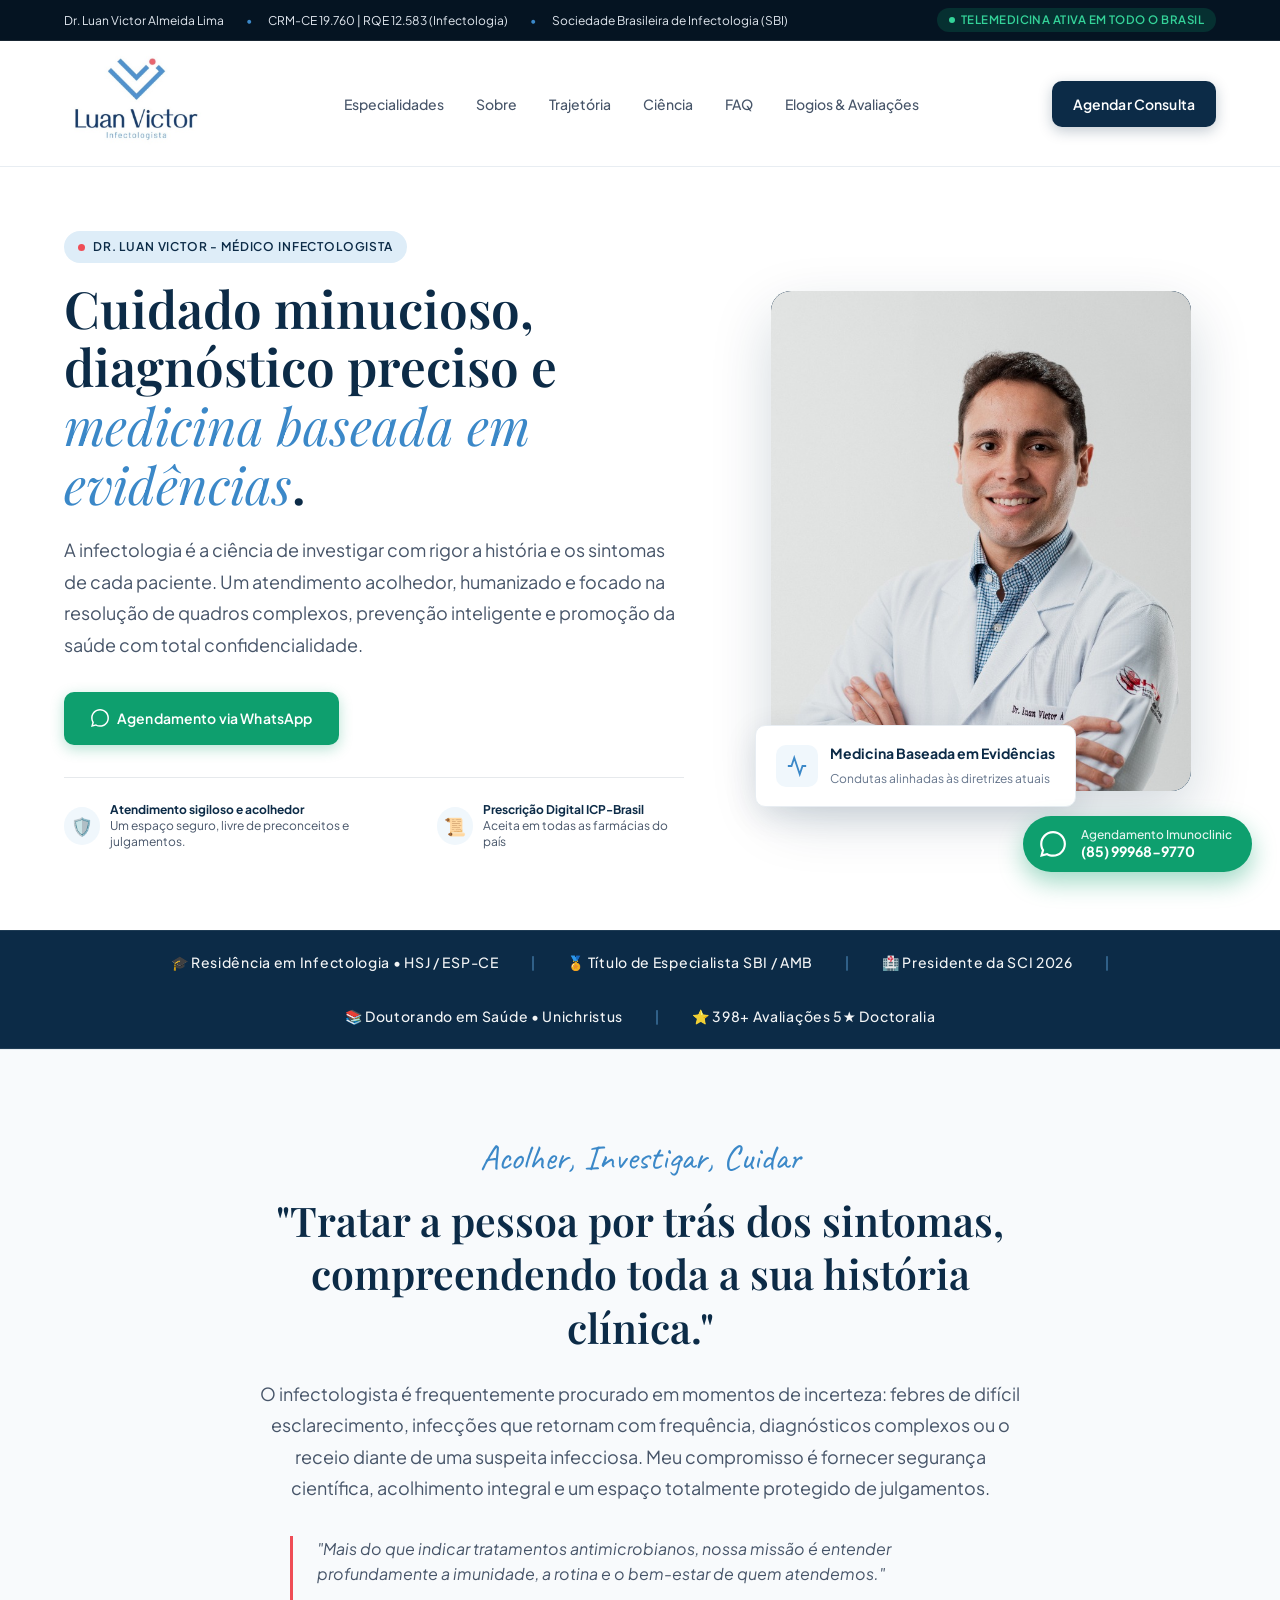
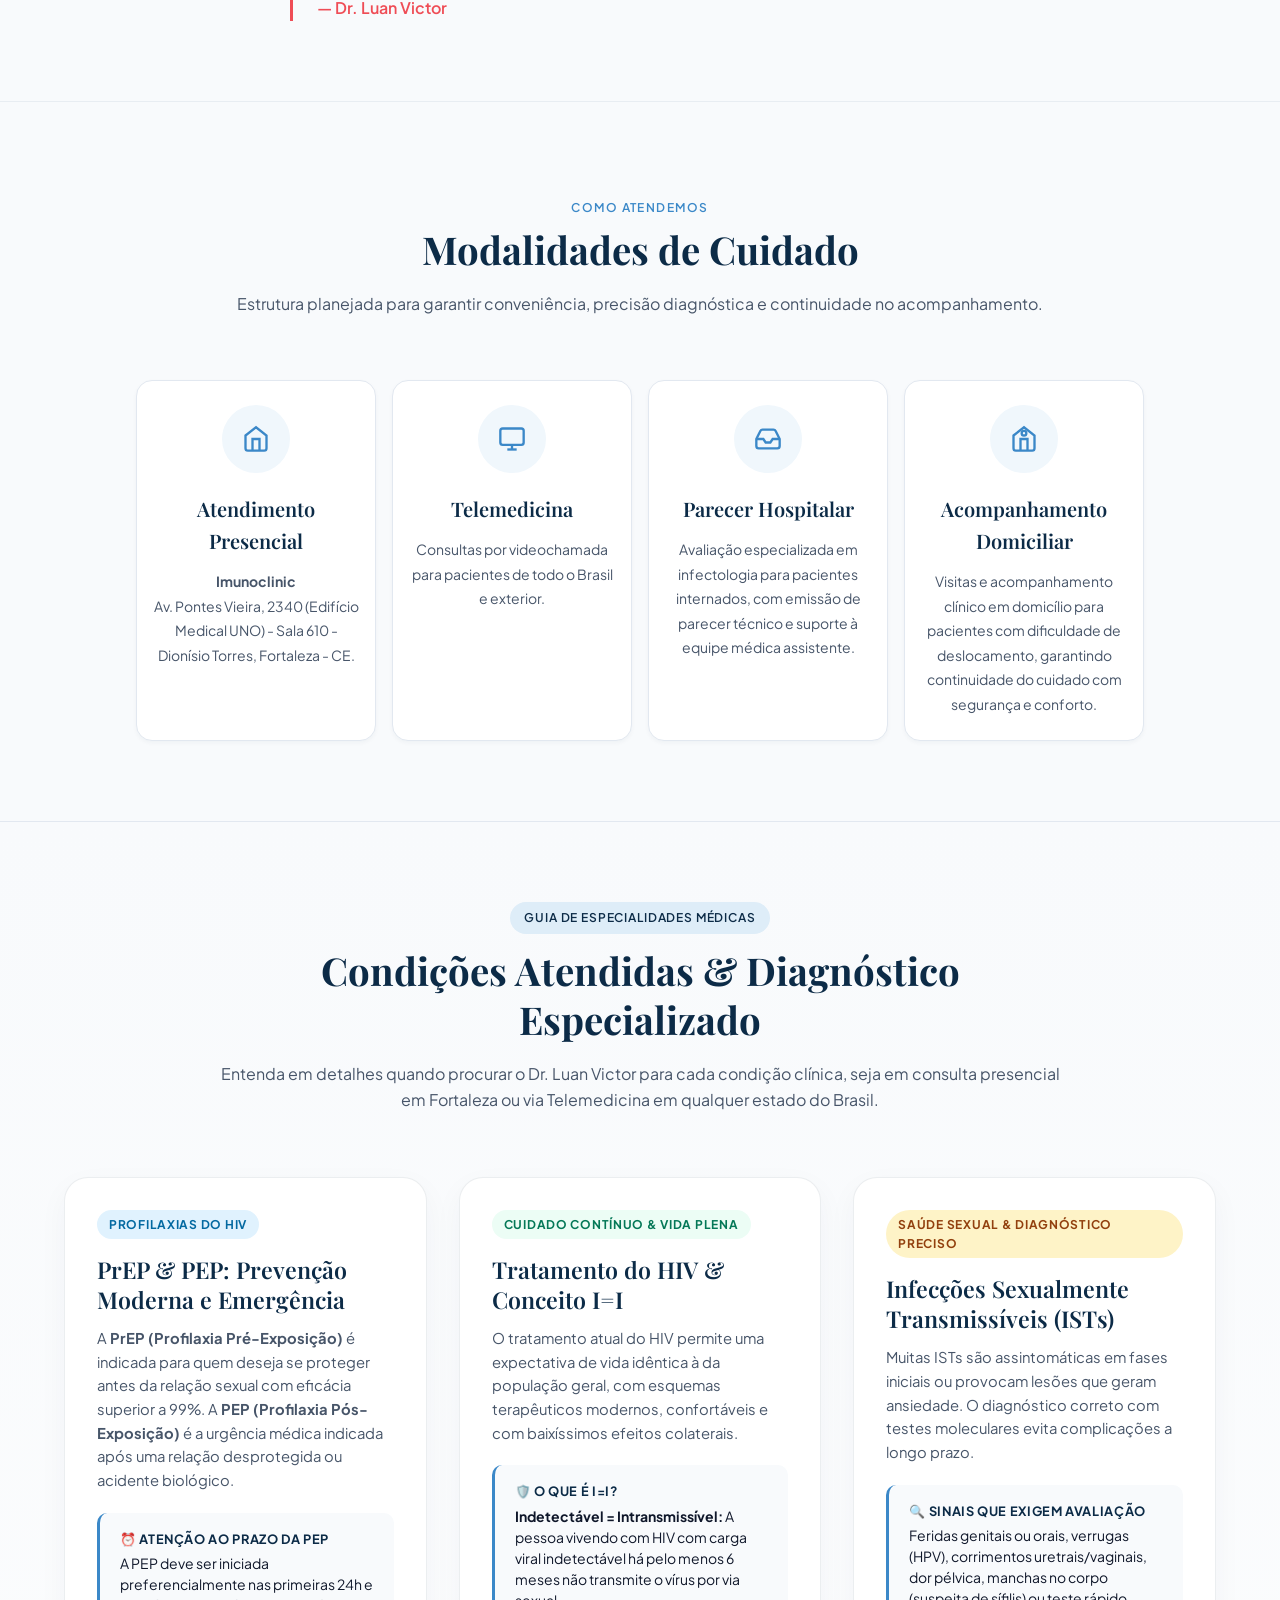
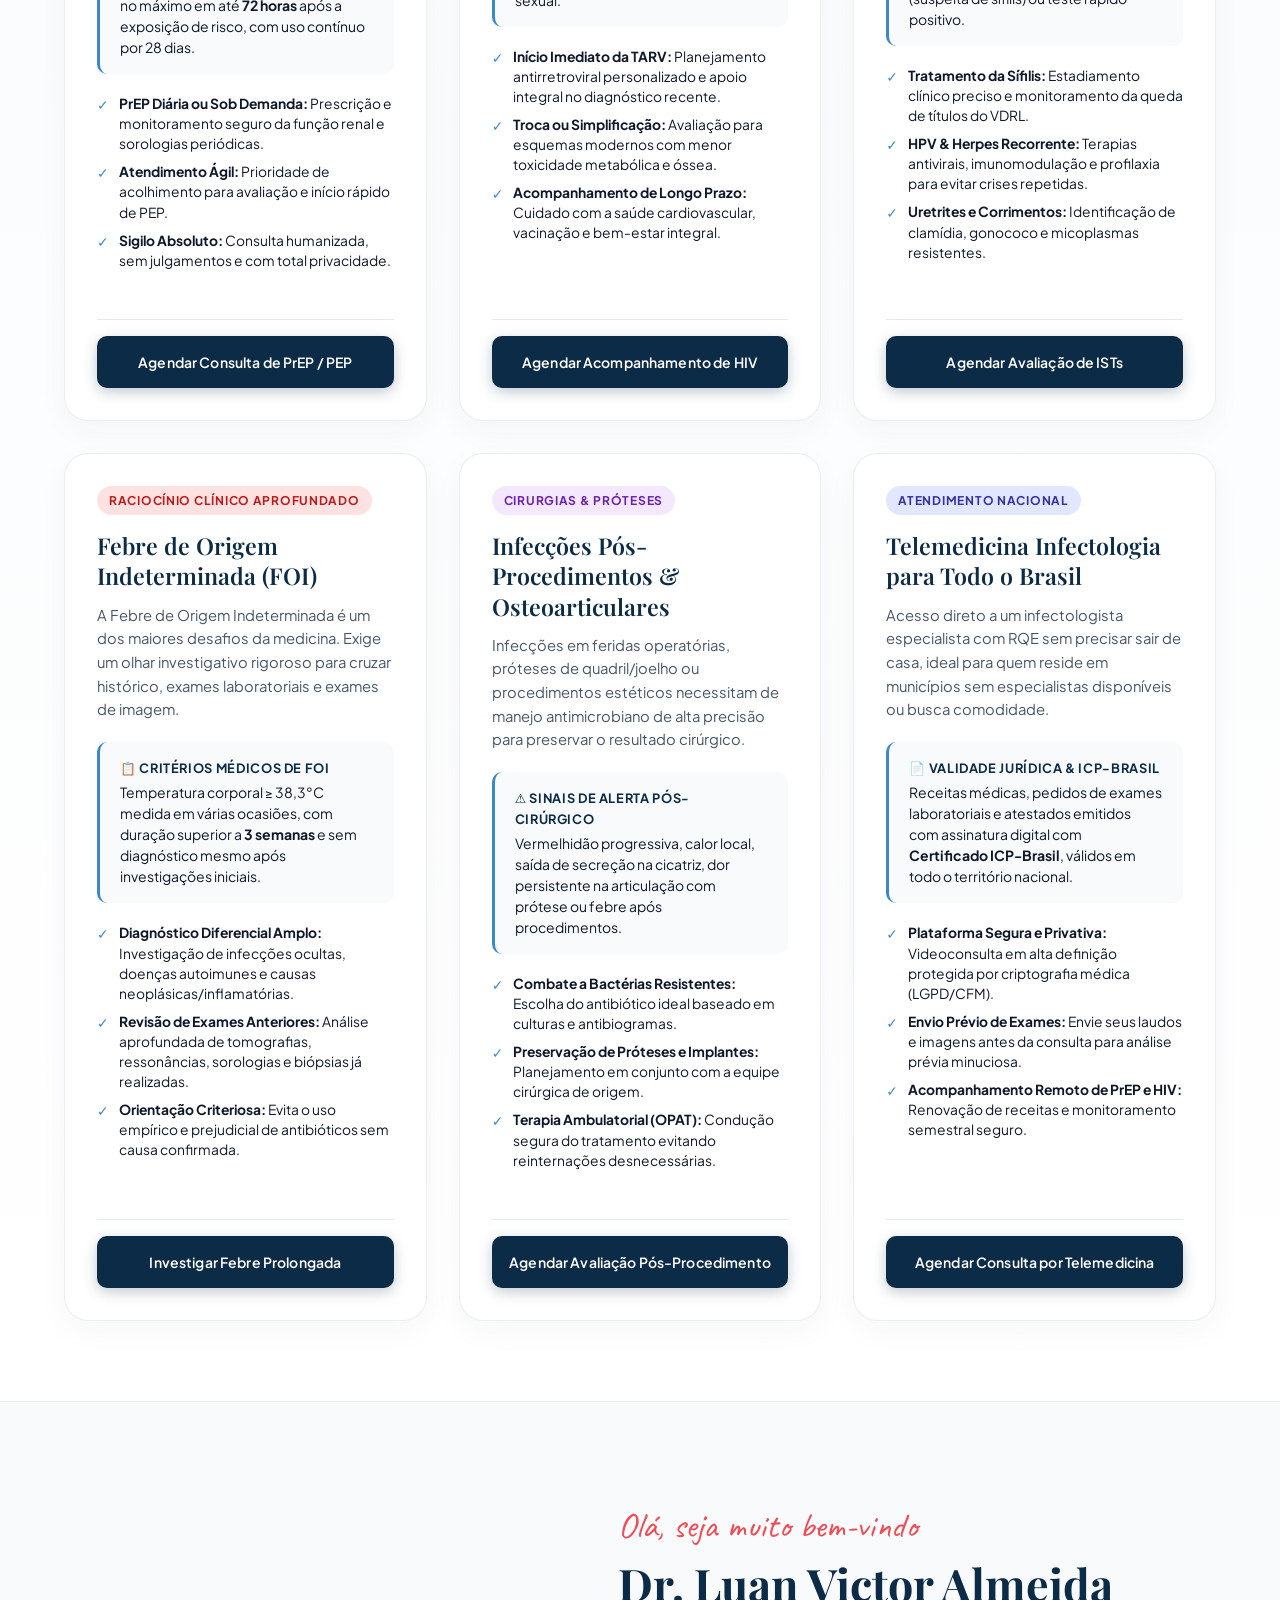
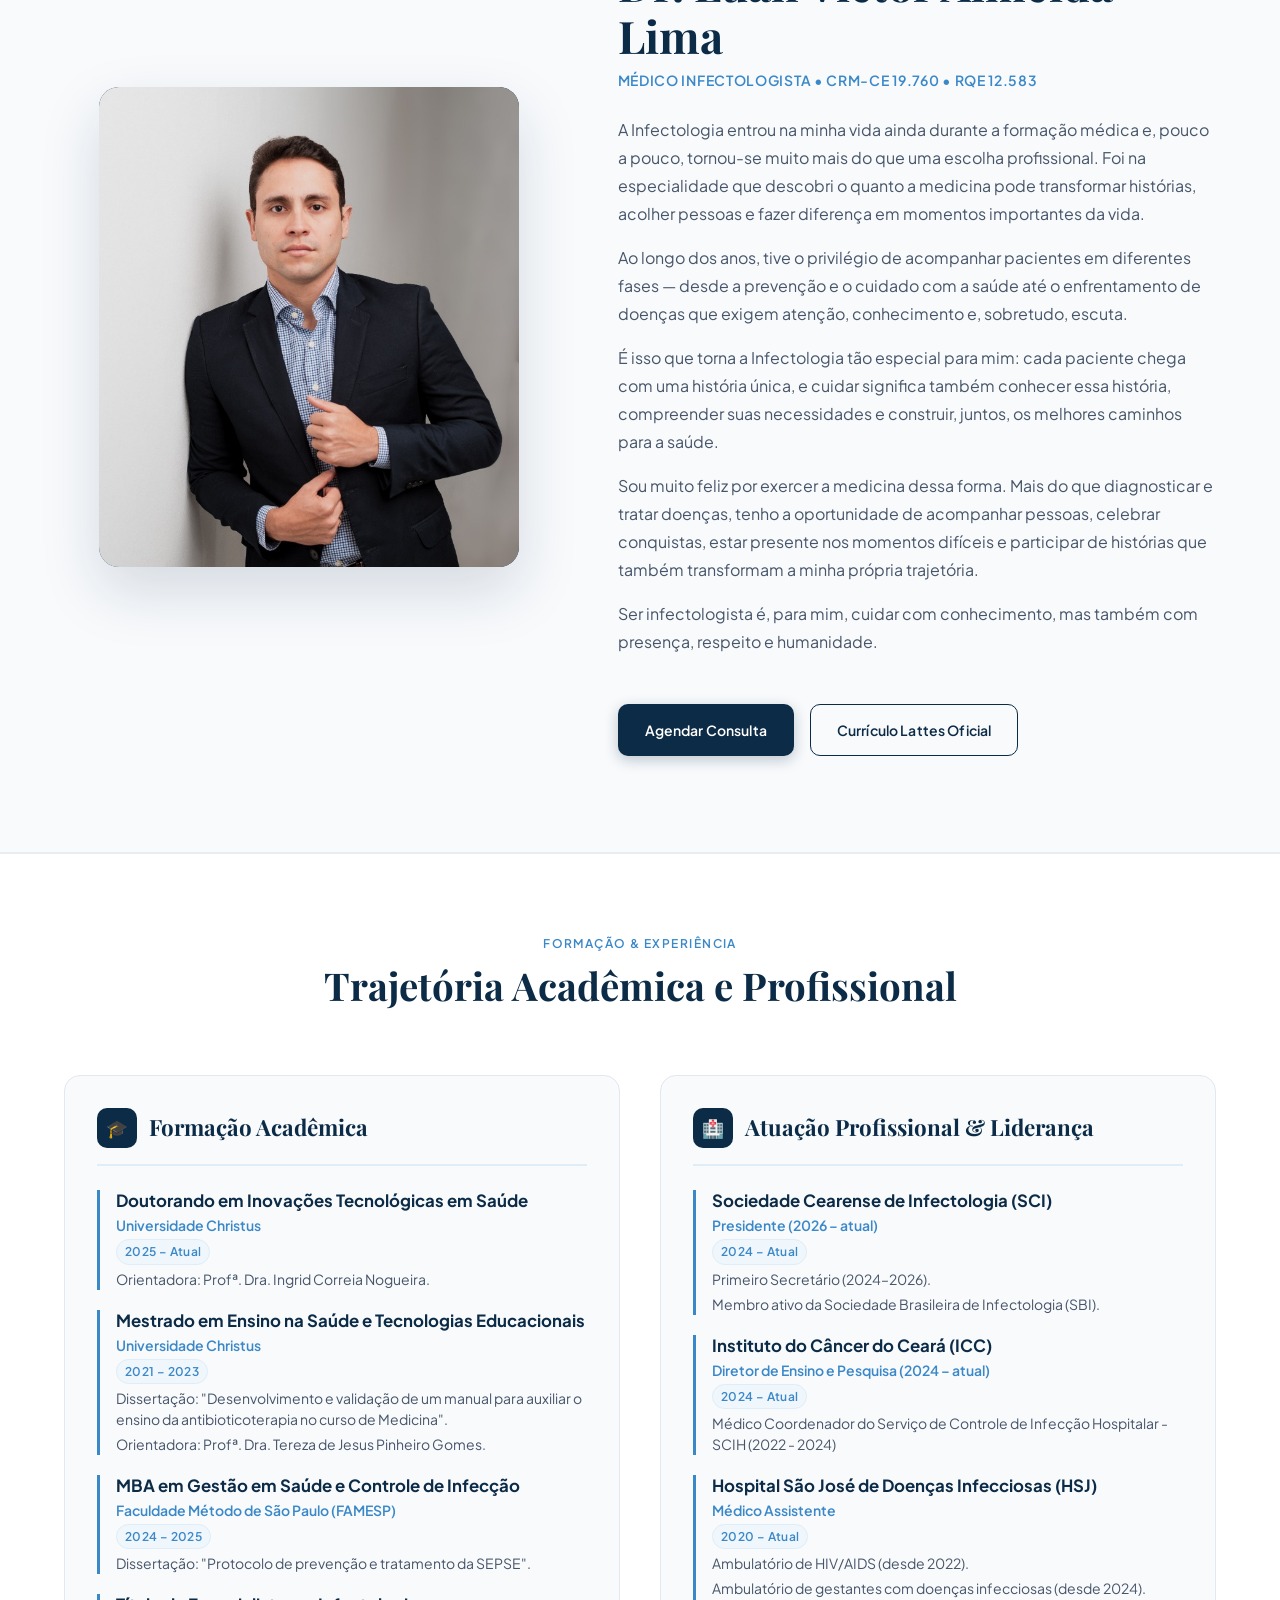
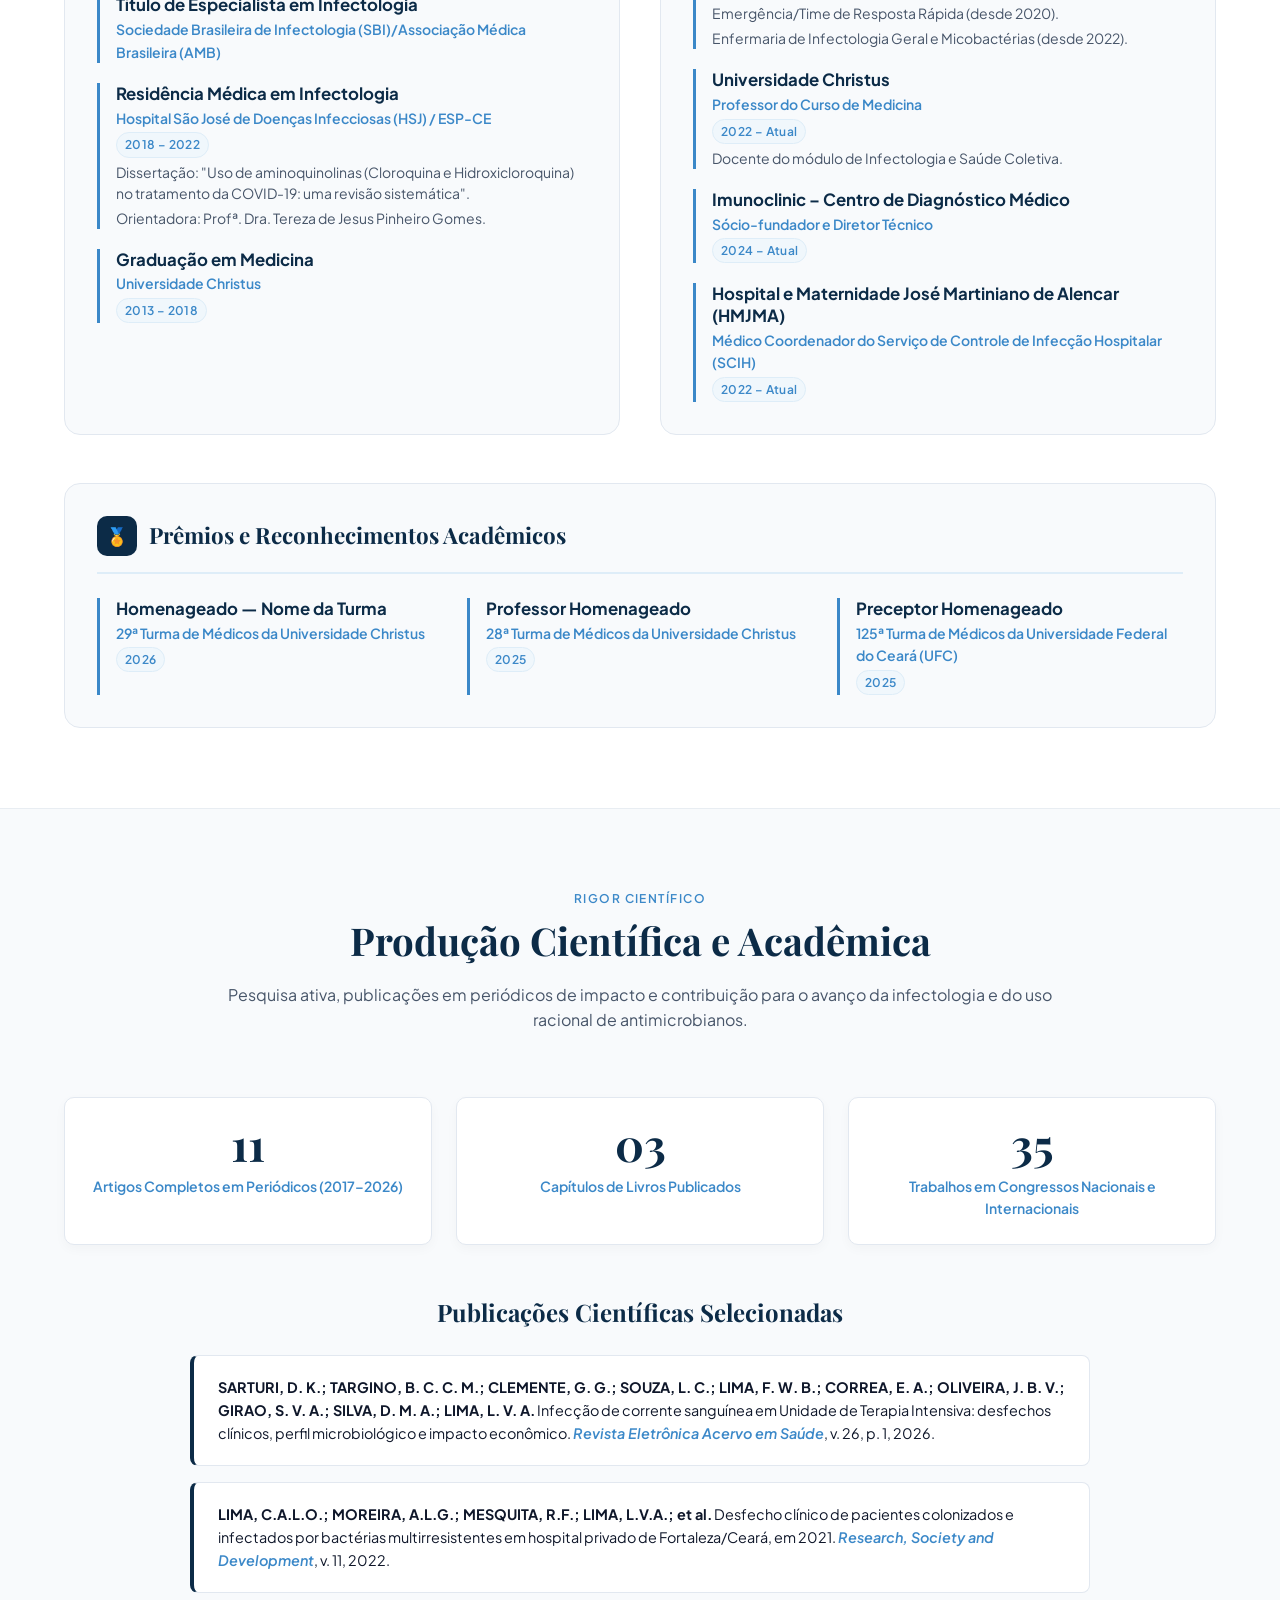
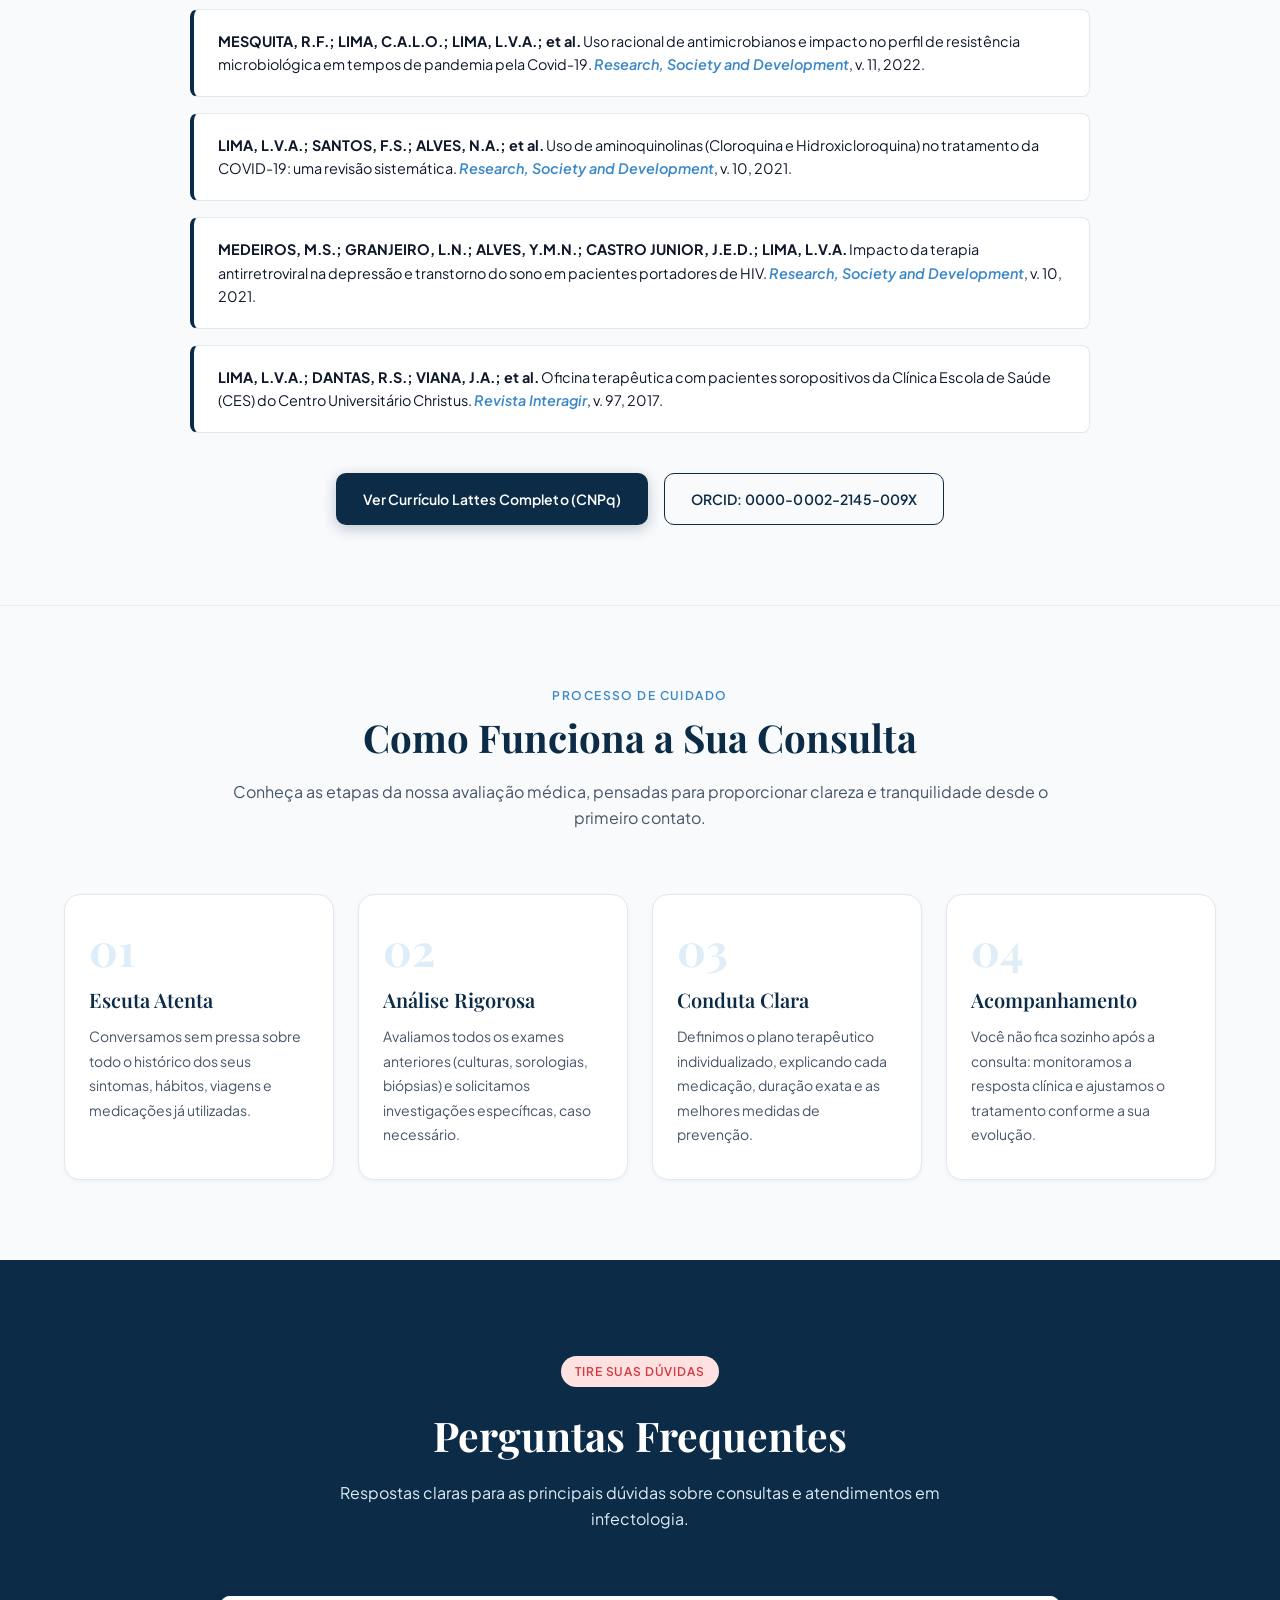
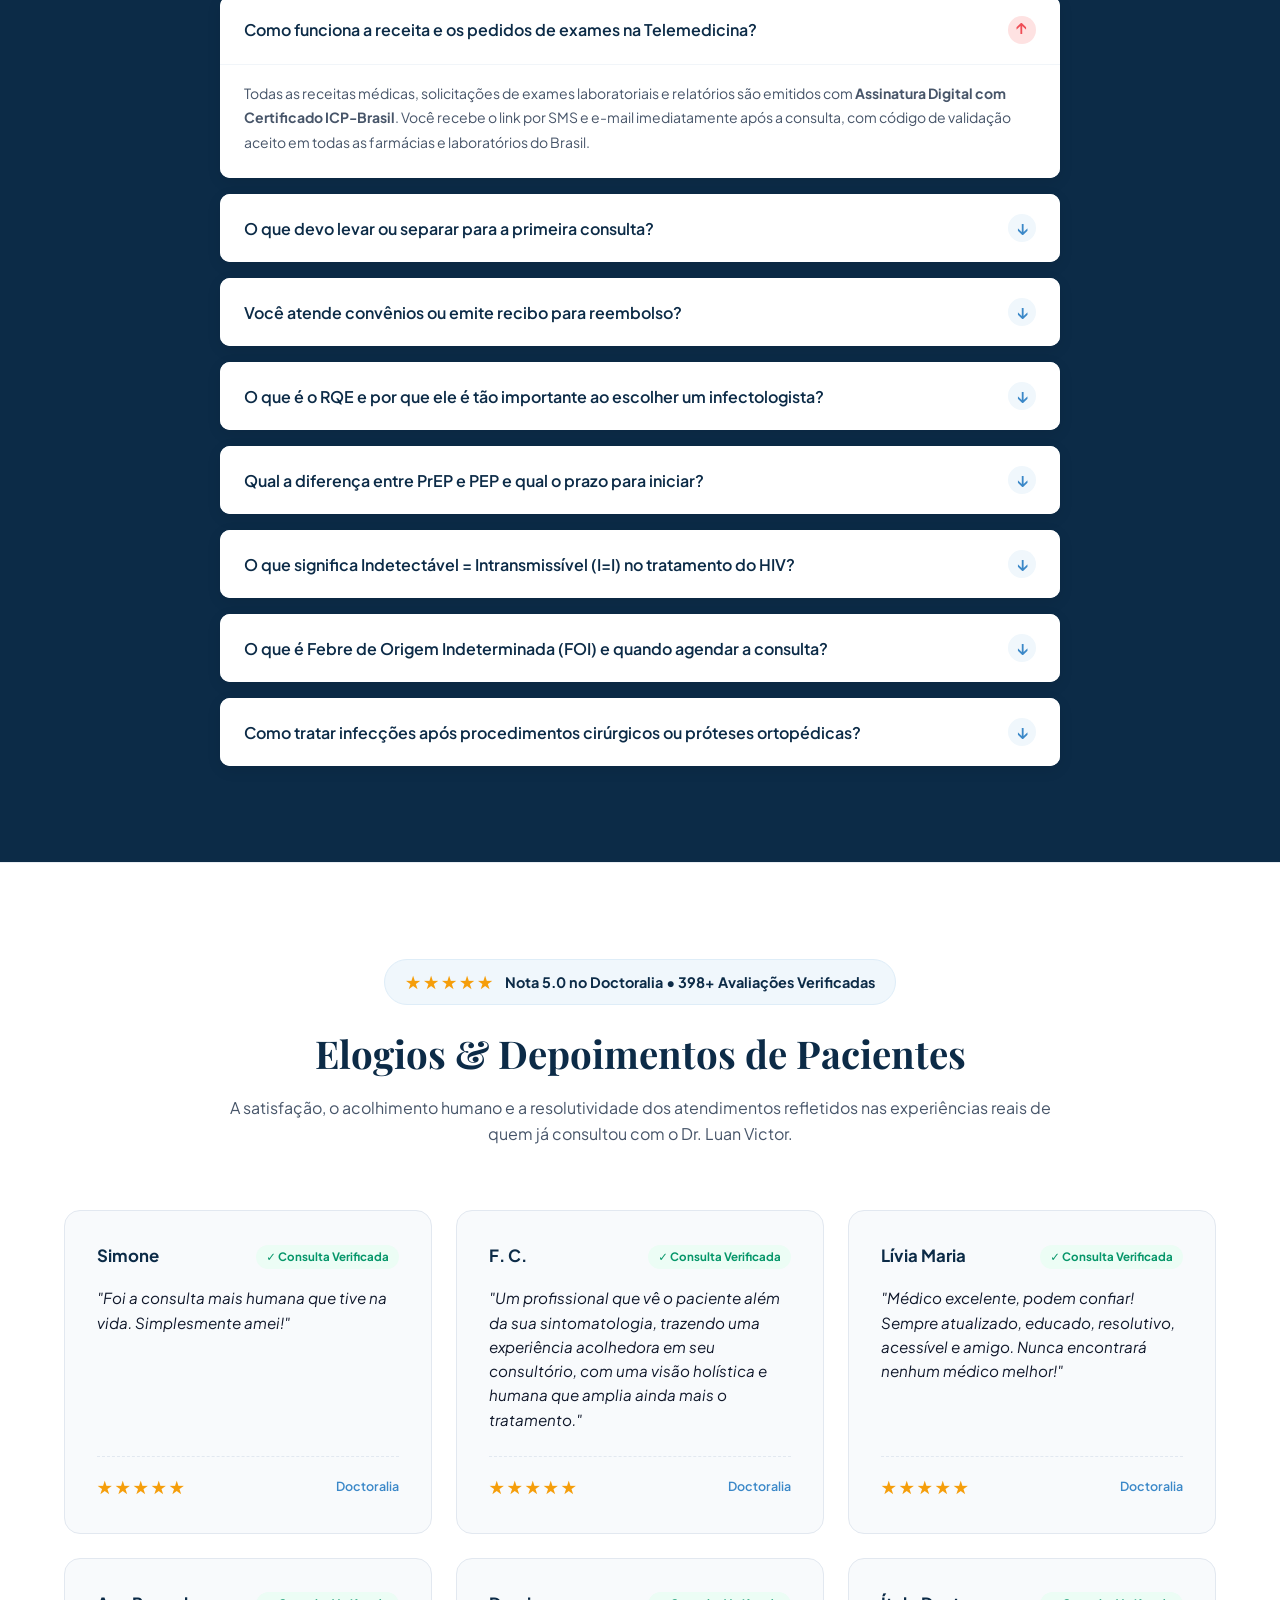
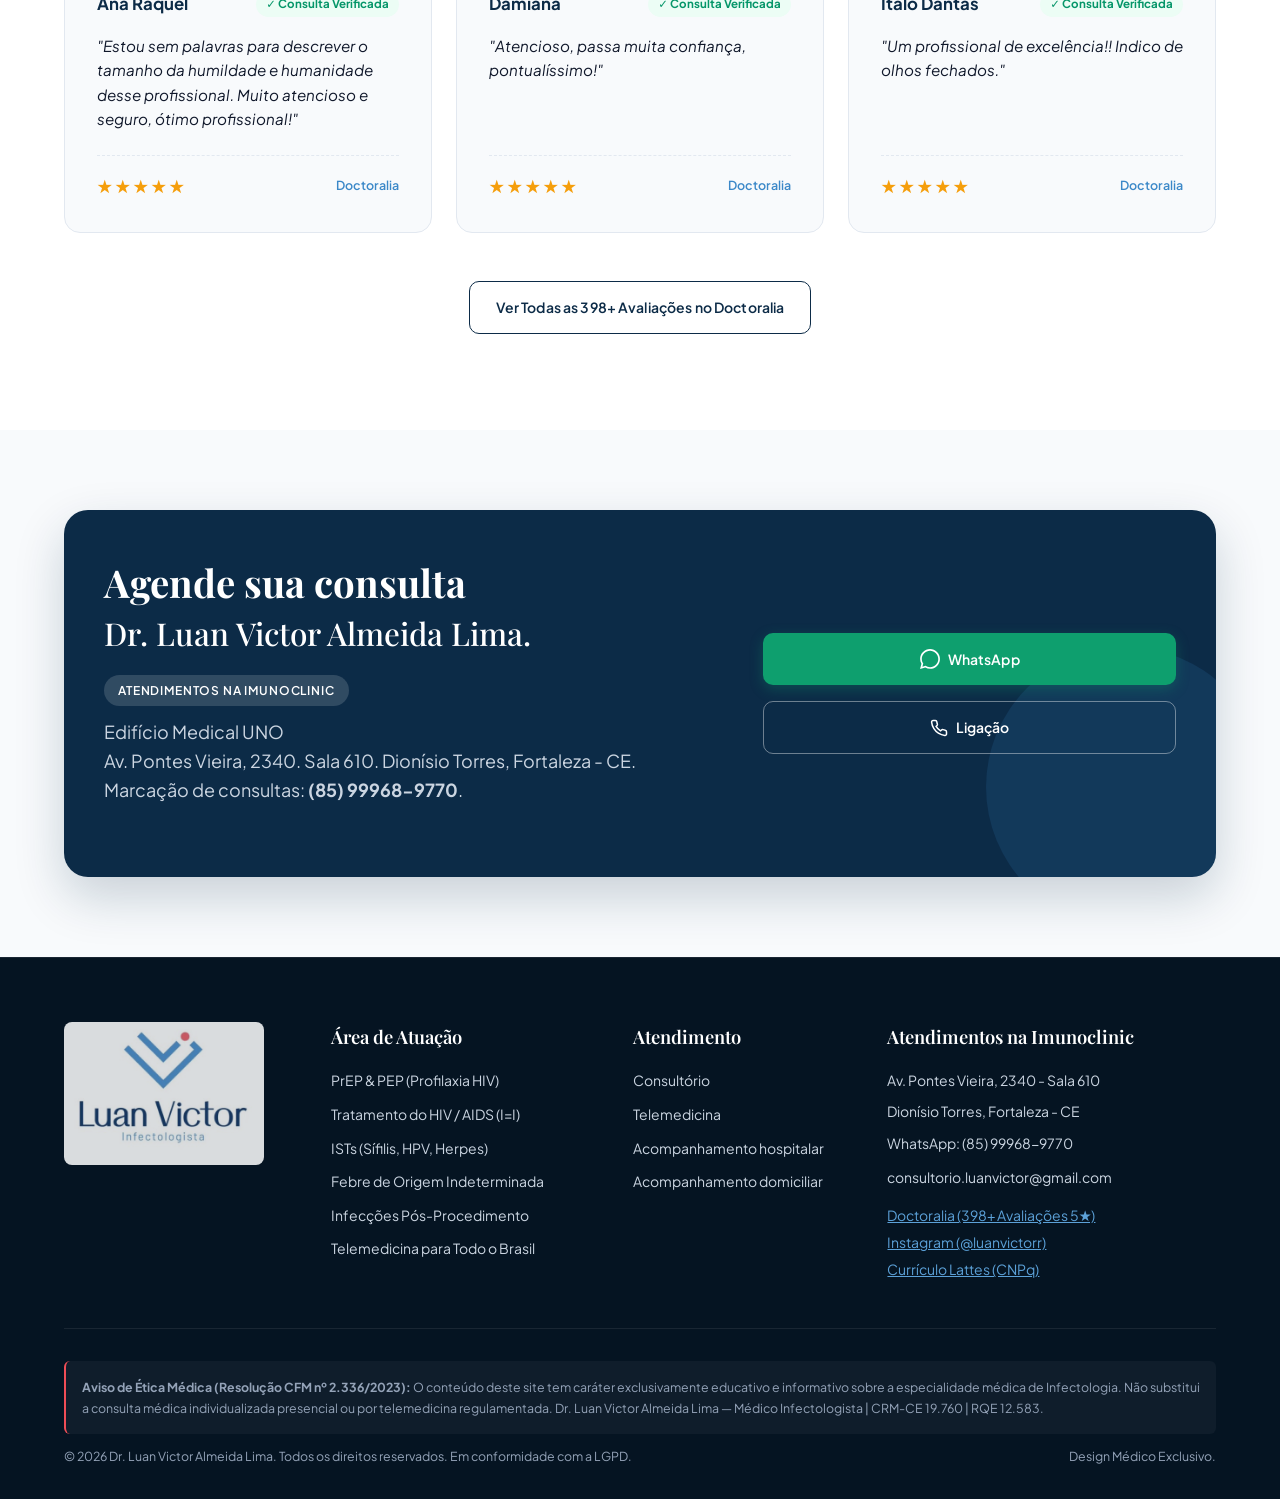
==== index.html @ 38c95b6b "Add SEO sections for PrEP, PEP, HIV, ISTs, FOI, PostOp and Telemedicina" ====
<!DOCTYPE html>
<html lang="pt-BR">
<head>
  <meta charset="UTF-8">
  <meta name="viewport" content="width=device-width, initial-scale=1.0">
  <meta http-equiv="X-UA-Compatible" content="ie=edge">
  <title>Dr. Luan Victor • Infectologista em Fortaleza | PrEP, HIV & ISTs</title>
  <meta name="description" content="Dr. Luan Victor (CRM-CE 19.760 | RQE 12.583). Médico Infectologista em Fortaleza e Telemedicina Brasil. Atendimento especializado e sigiloso em PrEP, PEP, HIV/AIDS, ISTs, Febre de Origem Indeterminada e Infecções Pós-Procedimento.">
  <meta name="keywords" content="Dr. Luan Victor, infectologista fortaleza, prep fortaleza, pep hiv fortaleza, tratamento hiv fortaleza, ists especialista fortaleza, febre de origem indeterminada ceara, infeccao pos procedimento cirurgico, infectologista telemedicina brasil, imunoclinic fortaleza">
  <meta name="author" content="Dr. Luan Victor">
  <meta name="robots" content="index, follow, max-image-preview:large, max-snippet:-1">
  <meta name="google-site-verification" content="4ZJKC-Pcb8vHNpx7NXLbOS3tDIzRoh0XeECTbCHjqkg" />

  <!-- Favicon com o símbolo da logomarca -->
  <link rel="icon" type="image/svg+xml" href="assets/images/logo-icon.svg">

  <!-- Open Graph -->
  <meta property="og:type" content="website">
  <meta property="og:title" content="Dr. Luan Victor • Médico Infectologista | Fortaleza & Telemedicina Brasil">
  <meta property="og:description" content="Especialista em PrEP, PEP, Tratamento de HIV/AIDS, ISTs, Febre de Origem Indeterminada, Infecções Pós-Procedimento e Telemedicina para todo o Brasil.">
  <meta property="og:image" content="https://drluanvictor.com.br/assets/images/logo-mockup.jpg">
  <meta property="og:locale" content="pt_BR">

  <!-- Twitter / X Card -->
  <meta name="twitter:card" content="summary_large_image">
  <meta name="twitter:title" content="Dr. Luan Victor • Infectologista em Fortaleza | PrEP, HIV & ISTs">
  <meta name="twitter:description" content="Especialista em PrEP, PEP, HIV/AIDS, ISTs, Febre de Origem Indeterminada e Telemedicina para todo o Brasil.">
  <meta name="twitter:image" content="https://drluanvictor.com.br/assets/images/logo-mockup.jpg">

  <!-- Canonical URL & Open Graph URL -->
  <link rel="canonical" href="https://drluanvictor.com.br/">
  <meta property="og:url" content="https://drluanvictor.com.br/">

  <!-- Google Fonts: Editorial Serif + Modern Sans + Script -->
  <link rel="preconnect" href="https://fonts.googleapis.com">
  <link rel="preconnect" href="https://fonts.gstatic.com" crossorigin>
  <link href="https://fonts.googleapis.com/css2?family=Caveat:wght@600&family=Playfair+Display:ital,wght@0,500;0,600;0,700;1,400&family=Plus+Jakarta+Sans:wght@300;400;500;600;700&display=swap" rel="stylesheet">

  <!-- Estilos Principais -->
  <link rel="stylesheet" href="styles/main.css">

  <!-- Schema.org para SEO Médico Oficial no Google -->
  <script type="application/ld+json">
  {
    "@context": "https://schema.org",
    "@type": "Physician",
    "@id": "https://drluanvictor.com.br/#physician",
    "name": "Dr. Luan Victor Almeida Lima",
    "url": "https://drluanvictor.com.br/",
    "image": "https://drluanvictor.com.br/assets/images/logo.jpg",
    "telephone": "+5585999689770",
    "medicalSpecialty": "InfectiousDisease",
    "inLanguage": "pt-BR",
    "description": "Dr. Luan Victor Almeida Lima é médico infectologista (CRM-CE 19.760 | RQE 12.583) com atuação em consultório presencial em Fortaleza (Imunoclinic) e telemedicina em todo o Brasil. Diagnóstico minucioso em PrEP/PEP, HIV/AIDS, ISTs, Febre de Origem Indeterminada, infecções pós-procedimento cirúrgico e imunizações.",
    "aggregateRating": {
      "@type": "AggregateRating",
      "ratingValue": "5.0",
      "reviewCount": "398",
      "bestRating": "5",
      "worstRating": "1"
    },
    "sameAs": [
      "https://www.doctoralia.com.br/luan-victor-almeida-lima/infectologista/fortaleza",
      "https://www.instagram.com/luanvictorr/",
      "http://lattes.cnpq.br/3595587696159723"
    ],
    "address": {
      "@type": "PostalAddress",
      "streetAddress": "Av. Pontes Vieira, 2340 - Sala 610, Edifício Medical UNO - Dionísio Torres",
      "addressLocality": "Fortaleza",
      "addressRegion": "CE",
      "postalCode": "60130-240",
      "addressCountry": "BR"
    },
    "availableService": [
      {
        "@type": "MedicalProcedure",
        "name": "Prescrição e Acompanhamento de PrEP e PEP (Profilaxias do HIV)"
      },
      {
        "@type": "MedicalProcedure",
        "name": "Tratamento e Manejo Humanizado do HIV / AIDS (Indetectável = Intransmissível)"
      },
      {
        "@type": "MedicalProcedure",
        "name": "Diagnóstico e Tratamento Sigiloso de ISTs (Sífilis, HPV, Herpes, Uretrites)"
      },
      {
        "@type": "MedicalProcedure",
        "name": "Investigação Diagnóstica de Febre de Origem Indeterminada (FOI) e Sintomas Obscuros"
      },
      {
        "@type": "MedicalProcedure",
        "name": "Manejo de Infecções Pós-Procedimentos, Cirurgias e Próteses Osteoarticulares"
      },
      {
        "@type": "MedicalProcedure",
        "name": "Telemedicina em Infectologia para Todo o Brasil com Receita Digital ICP-Brasil"
      }
    ]
  }
  </script>
</head>
<body>

  <!-- ==========================================================================
       BARRA DE AUTORIDADE ÉTICA (CFM)
       ========================================================================== -->
  <div class="top-notice-bar">
    <div class="container top-notice-content">
      <div class="credentials-pill-list">
        <span>Dr. Luan Victor Almeida Lima</span>
        <span>CRM-CE 19.760 | RQE 12.583 (Infectologia)</span>
        <span>Sociedade Brasileira de Infectologia (SBI)</span>
      </div>
      <div class="telemedicina-badge">
        <span class="pulse-dot"></span>
        Telemedicina Ativa em Todo o Brasil
      </div>
    </div>
  </div>

  <!-- ==========================================================================
       HEADER PRINCIPAL COM A LOGOMARCA OFICIAL
       ========================================================================== -->
  <header class="site-header">
    <div class="container header-container">
      <a href="#" class="brand-logo" aria-label="Página inicial do Dr. Luan Victor">
        <div class="brand-logo-clip">
          <img src="assets/images/logo.jpg" alt="Logomarca Dr. Luan Victor" class="brand-logo-img">
        </div>
      </a>

      <nav class="main-nav" aria-label="Navegação primária">
        <a href="#especialidades" class="nav-link">Especialidades</a>
        <a href="#sobre" class="nav-link">Sobre</a>
        <a href="#trajetoria" class="nav-link">Trajetória</a>
        <a href="#ciencia" class="nav-link">Ciência</a>
        <a href="#faq" class="nav-link">FAQ</a>
        <a href="#avaliacoes" class="nav-link">Elogios & Avaliações</a>
      </nav>

      <div class="nav-actions">
        <a href="#agendamento" class="btn btn-primary" style="padding: 0.65rem 1.25rem;">
          Agendar Consulta
        </a>
        <button class="mobile-toggle" aria-label="Abrir Menu" aria-expanded="false">
          <span></span>
          <span></span>
          <span></span>
        </button>
      </div>
    </div>
  </header>

  <main>
    <!-- ==========================================================================
         HERO SECTION (COM OS TONS DA MARCA)
         ========================================================================== -->
    <section class="hero-section">
      <div class="container">
        <div class="hero-grid">
          
          <div class="hero-content">
            <div class="hero-doctor-badge">
              <span class="badge-tag badge-tag-blue">
                <span class="badge-tag-dot"></span>
                DR. LUAN VICTOR - MÉDICO INFECTOLOGISTA
              </span>
            </div>
            
            <h1 class="hero-title">
              Cuidado minucioso, diagnóstico preciso e <em>medicina baseada em evidências</em>.
            </h1>

            <p class="hero-description">
              A infectologia é a ciência de investigar com rigor a história e os sintomas de cada paciente. Um atendimento acolhedor, humanizado e focado na resolução de quadros complexos, prevenção inteligente e promoção da saúde com total confidencialidade.
            </p>

            <div class="hero-cta-group">
              <a href="https://wa.me/5585999689770?text=Ol%C3%A1!%20Gostaria%20de%20informa%C3%A7%C3%B5es%20sobre%20o%20agendamento%20de%20consulta%20com%20o%20Dr.%20Luan%20Victor" class="btn btn-emerald" target="_blank" rel="noopener">
                <svg width="18" height="18" viewBox="0 0 24 24" fill="currentColor"><path d="M.057 24l1.687-6.163c-1.041-1.804-1.588-3.849-1.587-5.946.003-6.556 5.338-11.891 11.893-11.891 3.181.001 6.167 1.24 8.413 3.488 2.245 2.248 3.481 5.236 3.48 8.414-.003 6.557-5.338 11.892-11.893 11.892-1.99-.001-3.951-.5-5.688-1.448l-6.305 1.654zm6.597-3.807c1.676.995 3.276 1.591 5.392 1.592 5.448 0 9.886-4.434 9.889-9.885.002-5.462-4.415-9.89-9.881-9.892-5.452 0-9.887 4.434-9.889 9.884-.001 2.225.651 3.891 1.746 5.634l-.999 3.648 3.742-.981z"/></svg>
                Agendamento via WhatsApp
              </a>
            </div>

            <div class="hero-trust-indicators">
              <div class="trust-item">
                <div class="trust-icon">🛡️</div>
                <div class="trust-text">
                  <strong>Atendimento sigiloso e acolhedor</strong>
                  Um espaço seguro, livre de preconceitos e julgamentos.
                </div>
              </div>
              <div class="trust-item">
                <div class="trust-icon">📜</div>
                <div class="trust-text">
                  <strong>Prescrição Digital ICP-Brasil</strong>
                  Aceita em todas as farmácias do país
                </div>
              </div>
            </div>
          </div>

          <!-- Composição Assimétrica (Serenity x Identidade Dr. Luan Victor) -->
          <div class="hero-visual">
            <div class="hero-composition-frame">
              <div class="frame-block-navy"></div>
              <div class="frame-block-warm"></div>
              <div class="hero-image-card">
                <img src="assets/images/dr-luan-sobre.jpg" alt="Dr. Luan Victor Almeida Lima - Médico Infectologista" class="hero-doctor-photo">
              </div>

              <div class="hero-floating-card">
                <div class="floating-icon">
                  <svg width="22" height="22" viewBox="0 0 24 24" fill="none" stroke="currentColor" stroke-width="2"><path d="M22 12h-4l-3 9L9 3l-3 9H2"/></svg>
                </div>
                <div class="floating-text">
                  <strong>Medicina Baseada em Evidências</strong>
                  <small>Condutas alinhadas às diretrizes atuais</small>
                </div>
              </div>
            </div>
          </div>

        </div>
      </div>
    </section>

    <!-- ==========================================================================
         FAIXA DE CREDENCIAIS (INSPIRADO EM CANCER REHAB PT)
         ========================================================================== -->
    <section class="credentials-banner">
      <div class="container credentials-banner-content">
        <div class="cred-item">🎓 Residência em Infectologia • HSJ / ESP-CE</div>
        <span class="cred-divider">|</span>
        <div class="cred-item">🏅 Título de Especialista SBI / AMB</div>
        <span class="cred-divider">|</span>
        <div class="cred-item">🏥 Presidente da SCI 2026</div>
        <span class="cred-divider">|</span>
        <div class="cred-item">📚 Doutorando em Saúde • Unichristus</div>
        <span class="cred-divider">|</span>
        <div class="cred-item">⭐ 398+ Avaliações 5★ Doctoralia</div>
      </div>
    </section>

    <!-- ==========================================================================
         MANIFESTO / ACOLHIMENTO
         ========================================================================== -->
    <section class="manifesto-section">
      <div class="container manifesto-container">
        <span class="manifesto-tag">Acolher, Investigar, Cuidar</span>
        <h2 class="manifesto-title">
          "Tratar a pessoa por trás dos sintomas, compreendendo toda a sua história clínica."
        </h2>
        <p class="manifesto-text">
          O infectologista é frequentemente procurado em momentos de incerteza: febres de difícil esclarecimento, infecções que retornam com frequência, diagnósticos complexos ou o receio diante de uma suspeita infecciosa. Meu compromisso é fornecer segurança científica, acolhimento integral e um espaço totalmente protegido de julgamentos.
        </p>
        <div class="manifesto-quote">
          "Mais do que indicar tratamentos antimicrobianos, nossa missão é entender profundamente a imunidade, a rotina e o bem-estar de quem atendemos."
          <div style="margin-top: 8px; font-weight: 600; color: var(--color-brand-coral); font-style: normal;">— Dr. Luan Victor</div>
        </div>
      </div>
    </section>

    <!-- ==========================================================================
         MODALIDADES DE ATENDIMENTO
         ========================================================================== -->
    <section class="modalities-section" id="modalidades">
      <div class="container">
        <div class="section-header-center">
          <span class="section-subtitle">Como Atendemos</span>
          <h2 class="section-title">Modalidades de Cuidado</h2>
          <p class="section-lead">
            Estrutura planejada para garantir conveniência, precisão diagnóstica e continuidade no acompanhamento.
          </p>
        </div>

        <div class="modalities-grid">
          <!-- Card 1 -->
          <div class="modality-card">
            <div class="modality-icon-circle">
              <svg width="28" height="28" viewBox="0 0 24 24" fill="none" stroke="currentColor" stroke-width="2"><path d="M3 9l9-7 9 7v11a2 2 0 0 1-2 2H5a2 2 0 0 1-2-2z"/><polyline points="9 22 9 12 15 12 15 22"/></svg>
            </div>
            <h3 class="modality-title">Atendimento Presencial</h3>
            <p class="modality-desc">
              <strong>Imunoclinic</strong><br>
              Av. Pontes Vieira, 2340 (Edifício Medical UNO) - Sala 610 - Dionísio Torres, Fortaleza - CE.
            </p>
          </div>

          <!-- Card 2 -->
          <div class="modality-card">
            <div class="modality-icon-circle">
              <svg width="28" height="28" viewBox="0 0 24 24" fill="none" stroke="currentColor" stroke-width="2"><rect x="2" y="3" width="20" height="14" rx="2" ry="2"/><line x1="8" y1="21" x2="16" y2="21"/><line x1="12" y1="17" x2="12" y2="21"/></svg>
            </div>
            <h3 class="modality-title">Telemedicina</h3>
            <p class="modality-desc">
              Consultas por videochamada para pacientes de todo o Brasil e exterior.
            </p>
          </div>

          <!-- Card 3 -->
          <div class="modality-card">
            <div class="modality-icon-circle">
              <svg width="28" height="28" viewBox="0 0 24 24" fill="none" stroke="currentColor" stroke-width="2"><path d="M22 12h-6l-2 3H10l-2-3H2"/><path d="M5.45 5.11L2 12v6a2 2 0 0 0 2 2h16a2 2 0 0 0 2-2v-6l-3.45-6.89A2 2 0 0 0 16.76 4H7.24a2 2 0 0 0-1.79 1.11z"/></svg>
            </div>
            <h3 class="modality-title">Parecer Hospitalar</h3>
            <p class="modality-desc">
              Avaliação especializada em infectologia para pacientes internados, com emissão de parecer técnico e suporte à equipe médica assistente.
            </p>
          </div>

          <!-- Card 4 -->
          <div class="modality-card">
            <div class="modality-icon-circle">
              <svg width="28" height="28" viewBox="0 0 24 24" fill="none" stroke="currentColor" stroke-width="2"><path d="M3 9l9-7 9 7v11a2 2 0 0 1-2 2H5a2 2 0 0 1-2-2z"/><path d="M9 22V12h6v10"/><circle cx="12" cy="7" r="2"/></svg>
            </div>
            <h3 class="modality-title">Acompanhamento Domiciliar</h3>
            <p class="modality-desc">
              Visitas e acompanhamento clínico em domicílio para pacientes com dificuldade de deslocamento, garantindo continuidade do cuidado com segurança e conforto.
            </p>
          </div>
        </div>
      </div>
    </section>

    <!-- ==========================================================================
         SEÇÃO DE ESPECIALIDADES & GUIA CLÍNICO DEDICADO (SEO & CONVERSÃO)
         ========================================================================== -->
    <section class="specialty-guide-section" id="especialidades">
      <div class="container">
        <div class="section-header-center">
          <span class="badge-tag badge-tag-blue" style="margin-bottom: 0.75rem;">Guia de Especialidades Médicas</span>
          <h2 class="section-title">Condições Atendidas & Diagnóstico Especializado</h2>
          <p class="section-lead">
            Entenda em detalhes quando procurar o Dr. Luan Victor para cada condição clínica, seja em consulta presencial em Fortaleza ou via Telemedicina em qualquer estado do Brasil.
          </p>
        </div>

        <div class="specialty-guide-grid">
          
          <!-- Guia 1: PrEP e PEP -->
          <article class="specialty-guide-card" id="prep-pep">
            <div class="specialty-card-top">
              <span class="specialty-card-badge specialty-badge--prep">Profilaxias do HIV</span>
              <h3 class="specialty-card-title">PrEP & PEP: Prevenção Moderna e Emergência</h3>
              <p class="specialty-card-lead">
                A <strong>PrEP (Profilaxia Pré-Exposição)</strong> é indicada para quem deseja se proteger antes da relação sexual com eficácia superior a 99%. A <strong>PEP (Profilaxia Pós-Exposição)</strong> é a urgência médica indicada após uma relação desprotegida ou acidente biológico.
              </p>
              
              <div class="specialty-detail-box">
                <div class="specialty-detail-title">⏰ Atenção ao Prazo da PEP</div>
                <p class="specialty-detail-text">
                  A PEP deve ser iniciada preferencialmente nas primeiras 24h e no máximo em até <strong>72 horas</strong> após a exposição de risco, com uso contínuo por 28 dias.
                </p>
              </div>

              <div class="specialty-points-list">
                <div class="specialty-point-item">
                  <span class="specialty-point-icon">✓</span>
                  <span><strong>PrEP Diária ou Sob Demanda:</strong> Prescrição e monitoramento seguro da função renal e sorologias periódicas.</span>
                </div>
                <div class="specialty-point-item">
                  <span class="specialty-point-icon">✓</span>
                  <span><strong>Atendimento Ágil:</strong> Prioridade de acolhimento para avaliação e início rápido de PEP.</span>
                </div>
                <div class="specialty-point-item">
                  <span class="specialty-point-icon">✓</span>
                  <span><strong>Sigilo Absoluto:</strong> Consulta humanizada, sem julgamentos e com total privacidade.</span>
                </div>
              </div>
            </div>

            <div class="specialty-card-action">
              <a href="https://wa.me/5585999689770?text=Ol%C3%A1!%20Gostaria%20de%20agendar%20uma%20consulta%20sobre%20PrEP%2FPEP%20com%20o%20Dr.%20Luan%20Victor" class="btn btn-primary" style="width: 100%; justify-content: center;" target="_blank" rel="noopener">
                Agendar Consulta de PrEP / PEP
              </a>
            </div>
          </article>

          <!-- Guia 2: Tratamento de HIV/AIDS -->
          <article class="specialty-guide-card" id="tratamento-hiv">
            <div class="specialty-card-top">
              <span class="specialty-card-badge specialty-badge--hiv">Cuidado Contínuo & Vida Plena</span>
              <h3 class="specialty-card-title">Tratamento do HIV & Conceito I=I</h3>
              <p class="specialty-card-lead">
                O tratamento atual do HIV permite uma expectativa de vida idêntica à da população geral, com esquemas terapêuticos modernos, confortáveis e com baixíssimos efeitos colaterais.
              </p>

              <div class="specialty-detail-box">
                <div class="specialty-detail-title">🛡️ O que é I=I?</div>
                <p class="specialty-detail-text">
                  <strong>Indetectável = Intransmissível:</strong> A pessoa vivendo com HIV com carga viral indetectável há pelo menos 6 meses não transmite o vírus por via sexual.
                </p>
              </div>

              <div class="specialty-points-list">
                <div class="specialty-point-item">
                  <span class="specialty-point-icon">✓</span>
                  <span><strong>Início Imediato da TARV:</strong> Planejamento antirretroviral personalizado e apoio integral no diagnóstico recente.</span>
                </div>
                <div class="specialty-point-item">
                  <span class="specialty-point-icon">✓</span>
                  <span><strong>Troca ou Simplificação:</strong> Avaliação para esquemas modernos com menor toxicidade metabólica e óssea.</span>
                </div>
                <div class="specialty-point-item">
                  <span class="specialty-point-icon">✓</span>
                  <span><strong>Acompanhamento de Longo Prazo:</strong> Cuidado com a saúde cardiovascular, vacinação e bem-estar integral.</span>
                </div>
              </div>
            </div>

            <div class="specialty-card-action">
              <a href="https://wa.me/5585999689770?text=Ol%C3%A1!%20Gostaria%20de%20agendar%20uma%20consulta%20de%20acompanhamento%20de%20HIV%20com%20o%20Dr.%20Luan%20Victor" class="btn btn-primary" style="width: 100%; justify-content: center;" target="_blank" rel="noopener">
                Agendar Acompanhamento de HIV
              </a>
            </div>
          </article>

          <!-- Guia 3: ISTs -->
          <article class="specialty-guide-card" id="ists">
            <div class="specialty-card-top">
              <span class="specialty-card-badge specialty-badge--ist">Saúde Sexual & Diagnóstico Preciso</span>
              <h3 class="specialty-card-title">Infecções Sexualmente Transmissíveis (ISTs)</h3>
              <p class="specialty-card-lead">
                Muitas ISTs são assintomáticas em fases iniciais ou provocam lesões que geram ansiedade. O diagnóstico correto com testes moleculares evita complicações a longo prazo.
              </p>

              <div class="specialty-detail-box">
                <div class="specialty-detail-title">🔍 Sinais que Exigem Avaliação</div>
                <p class="specialty-detail-text">
                  Feridas genitais ou orais, verrugas (HPV), corrimentos uretrais/vaginais, dor pélvica, manchas no corpo (suspeita de sífilis) ou teste rápido positivo.
                </p>
              </div>

              <div class="specialty-points-list">
                <div class="specialty-point-item">
                  <span class="specialty-point-icon">✓</span>
                  <span><strong>Tratamento da Sífilis:</strong> Estadiamento clínico preciso e monitoramento da queda de títulos do VDRL.</span>
                </div>
                <div class="specialty-point-item">
                  <span class="specialty-point-icon">✓</span>
                  <span><strong>HPV & Herpes Recorrente:</strong> Terapias antivirais, imunomodulação e profilaxia para evitar crises repetidas.</span>
                </div>
                <div class="specialty-point-item">
                  <span class="specialty-point-icon">✓</span>
                  <span><strong>Uretrites e Corrimentos:</strong> Identificação de clamídia, gonococo e micoplasmas resistentes.</span>
                </div>
              </div>
            </div>

            <div class="specialty-card-action">
              <a href="https://wa.me/5585999689770?text=Ol%C3%A1!%20Gostaria%20de%20agendar%20uma%20consulta%20para%20investiga%C3%A7%C3%A3o%20de%20ISTs%20com%20o%20Dr.%20Luan%20Victor" class="btn btn-primary" style="width: 100%; justify-content: center;" target="_blank" rel="noopener">
                Agendar Avaliação de ISTs
              </a>
            </div>
          </article>

          <!-- Guia 4: Febre de Origem Indeterminada -->
          <article class="specialty-guide-card" id="febre-obscura">
            <div class="specialty-card-top">
              <span class="specialty-card-badge specialty-badge--foi">Raciocínio Clínico Aprofundado</span>
              <h3 class="specialty-card-title">Febre de Origem Indeterminada (FOI)</h3>
              <p class="specialty-card-lead">
                A Febre de Origem Indeterminada é um dos maiores desafios da medicina. Exige um olhar investigativo rigoroso para cruzar histórico, exames laboratoriais e exames de imagem.
              </p>

              <div class="specialty-detail-box">
                <div class="specialty-detail-title">📋 Critérios Médicos de FOI</div>
                <p class="specialty-detail-text">
                  Temperatura corporal ≥ 38,3°C medida em várias ocasiões, com duração superior a <strong>3 semanas</strong> e sem diagnóstico mesmo após investigações iniciais.
                </p>
              </div>

              <div class="specialty-points-list">
                <div class="specialty-point-item">
                  <span class="specialty-point-icon">✓</span>
                  <span><strong>Diagnóstico Diferencial Amplo:</strong> Investigação de infecções ocultas, doenças autoimunes e causas neoplásicas/inflamatórias.</span>
                </div>
                <div class="specialty-point-item">
                  <span class="specialty-point-icon">✓</span>
                  <span><strong>Revisão de Exames Anteriores:</strong> Análise aprofundada de tomografias, ressonâncias, sorologias e biópsias já realizadas.</span>
                </div>
                <div class="specialty-point-item">
                  <span class="specialty-point-icon">✓</span>
                  <span><strong>Orientação Criteriosa:</strong> Evita o uso empírico e prejudicial de antibióticos sem causa confirmada.</span>
                </div>
              </div>
            </div>

            <div class="specialty-card-action">
              <a href="https://wa.me/5585999689770?text=Ol%C3%A1!%20Gostaria%20de%20agendar%20uma%20consulta%20de%20investiga%C3%A7%C3%A3o%20de%20Febre%20com%20o%20Dr.%20Luan%20Victor" class="btn btn-primary" style="width: 100%; justify-content: center;" target="_blank" rel="noopener">
                Investigar Febre Prolongada
              </a>
            </div>
          </article>

          <!-- Guia 5: Infecções Pós-Procedimento e Próteses -->
          <article class="specialty-guide-card" id="pos-cirurgico">
            <div class="specialty-card-top">
              <span class="specialty-card-badge specialty-badge--postop">Cirurgias & Próteses</span>
              <h3 class="specialty-card-title">Infecções Pós-Procedimentos & Osteoarticulares</h3>
              <p class="specialty-card-lead">
                Infecções em feridas operatórias, próteses de quadril/joelho ou procedimentos estéticos necessitam de manejo antimicrobiano de alta precisão para preservar o resultado cirúrgico.
              </p>

              <div class="specialty-detail-box">
                <div class="specialty-detail-title">⚠️ Sinais de Alerta Pós-Cirúrgico</div>
                <p class="specialty-detail-text">
                  Vermelhidão progressiva, calor local, saída de secreção na cicatriz, dor persistente na articulação com prótese ou febre após procedimentos.
                </p>
              </div>

              <div class="specialty-points-list">
                <div class="specialty-point-item">
                  <span class="specialty-point-icon">✓</span>
                  <span><strong>Combate a Bactérias Resistentes:</strong> Escolha do antibiótico ideal baseado em culturas e antibiogramas.</span>
                </div>
                <div class="specialty-point-item">
                  <span class="specialty-point-icon">✓</span>
                  <span><strong>Preservação de Próteses e Implantes:</strong> Planejamento em conjunto com a equipe cirúrgica de origem.</span>
                </div>
                <div class="specialty-point-item">
                  <span class="specialty-point-icon">✓</span>
                  <span><strong>Terapia Ambulatorial (OPAT):</strong> Condução segura do tratamento evitando reinternações desnecessárias.</span>
                </div>
              </div>
            </div>

            <div class="specialty-card-action">
              <a href="https://wa.me/5585999689770?text=Ol%C3%A1!%20Gostaria%20de%20agendar%20uma%20consulta%20sobre%20infec%C3%A7%C3%A3o%20p%C3%B3s-procedimento%20com%20o%20Dr.%20Luan%20Victor" class="btn btn-primary" style="width: 100%; justify-content: center;" target="_blank" rel="noopener">
                Agendar Avaliação Pós-Procedimento
              </a>
            </div>
          </article>

          <!-- Guia 6: Telemedicina Brasil -->
          <article class="specialty-guide-card" id="telemedicina-brasil">
            <div class="specialty-card-top">
              <span class="specialty-card-badge specialty-badge--tele">Atendimento Nacional</span>
              <h3 class="specialty-card-title">Telemedicina Infectologia para Todo o Brasil</h3>
              <p class="specialty-card-lead">
                Acesso direto a um infectologista especialista com RQE sem precisar sair de casa, ideal para quem reside em municípios sem especialistas disponíveis ou busca comodidade.
              </p>

              <div class="specialty-detail-box">
                <div class="specialty-detail-title">📄 Validade Jurídica & ICP-Brasil</div>
                <p class="specialty-detail-text">
                  Receitas médicas, pedidos de exames laboratoriais e atestados emitidos com assinatura digital com <strong>Certificado ICP-Brasil</strong>, válidos em todo o território nacional.
                </p>
              </div>

              <div class="specialty-points-list">
                <div class="specialty-point-item">
                  <span class="specialty-point-icon">✓</span>
                  <span><strong>Plataforma Segura e Privativa:</strong> Videoconsulta em alta definição protegida por criptografia médica (LGPD/CFM).</span>
                </div>
                <div class="specialty-point-item">
                  <span class="specialty-point-icon">✓</span>
                  <span><strong>Envio Prévio de Exames:</strong> Envie seus laudos e imagens antes da consulta para análise prévia minuciosa.</span>
                </div>
                <div class="specialty-point-item">
                  <span class="specialty-point-icon">✓</span>
                  <span><strong>Acompanhamento Remoto de PrEP e HIV:</strong> Renovação de receitas e monitoramento semestral seguro.</span>
                </div>
              </div>
            </div>

            <div class="specialty-card-action">
              <a href="https://wa.me/5585999689770?text=Ol%C3%A1!%20Gostaria%20de%20agendar%20uma%20consulta%20por%20Telemedicina%20com%20o%20Dr.%20Luan%20Victor" class="btn btn-primary" style="width: 100%; justify-content: center;" target="_blank" rel="noopener">
                Agendar Consulta por Telemedicina
              </a>
            </div>
          </article>

        </div>
      </div>
    </section>

    <!-- ==========================================================================
         SOBRE O DR. LUAN VICTOR
         ========================================================================== -->
    <section class="about-section" id="sobre">
      <div class="container">
        <div class="about-grid">
          
          <div class="about-photo-wrapper">
            <div class="about-photo-frame">
              <div class="about-backdrop-sand"></div>
              <div class="about-backdrop-navy"></div>
              <div class="about-photo-card">
                <img src="assets/images/dr-luan-hero.jpg" alt="Dr. Luan Victor Almeida Lima - Médico Infectologista" class="about-doctor-photo" loading="lazy">
              </div>
            </div>
          </div>

          <div class="about-content-block">
            <div class="about-greeting">Olá, seja muito bem-vindo</div>
            <h2 class="about-doctor-name">Dr. Luan Victor Almeida Lima</h2>
            <div class="about-doctor-creds">Médico Infectologista • CRM-CE 19.760 • RQE 12.583</div>

            <p class="about-bio-text">
              A Infectologia entrou na minha vida ainda durante a formação médica e, pouco a pouco, tornou-se muito mais do que uma escolha profissional. Foi na especialidade que descobri o quanto a medicina pode transformar histórias, acolher pessoas e fazer diferença em momentos importantes da vida.
            </p>

            <p class="about-bio-text">
              Ao longo dos anos, tive o privilégio de acompanhar pacientes em diferentes fases — desde a prevenção e o cuidado com a saúde até o enfrentamento de doenças que exigem atenção, conhecimento e, sobretudo, escuta.
            </p>

            <p class="about-bio-text">
              É isso que torna a Infectologia tão especial para mim: cada paciente chega com uma história única, e cuidar significa também conhecer essa história, compreender suas necessidades e construir, juntos, os melhores caminhos para a saúde.
            </p>

            <p class="about-bio-text">
              Sou muito feliz por exercer a medicina dessa forma. Mais do que diagnosticar e tratar doenças, tenho a oportunidade de acompanhar pessoas, celebrar conquistas, estar presente nos momentos difíceis e participar de histórias que também transformam a minha própria trajetória.
            </p>

            <p class="about-bio-text">
              Ser infectologista é, para mim, cuidar com conhecimento, mas também com presença, respeito e humanidade.
            </p>



            <div class="about-actions-group">
              <a href="#agendamento" class="btn btn-primary">Agendar Consulta</a>
              <a href="http://lattes.cnpq.br/3595587696159723" class="btn btn-outline" target="_blank" rel="noopener">Currículo Lattes Oficial</a>
            </div>
          </div>

        </div>
      </div>
    </section>

    <!-- ==========================================================================
         TRAJETÓRIA ACADÊMICA E ATUAÇÃO PROFISSIONAL (CURRÍCULO OFICIAL)
         ========================================================================== -->
    <section class="cv-section" id="trajetoria">
      <div class="container">
        <div class="section-header-center">
          <span class="section-subtitle">Formação & Experiência</span>
          <h2 class="section-title">Trajetória Acadêmica e Profissional</h2>

        </div>

        <div class="cv-grid-two-col">
          
          <!-- Formação Acadêmica -->
          <div class="cv-card-box">
            <div class="cv-box-header">
              <div class="cv-box-icon">🎓</div>
              <h3 class="cv-box-title">Formação Acadêmica</h3>
            </div>
            
            <div class="cv-list">
              <div class="cv-item">
                <div class="cv-item-title">Doutorando em Inovações Tecnológicas em Saúde</div>
                <div class="cv-item-subtitle">Universidade Christus</div>
                <span class="cv-item-period">2025 – Atual</span>
                <div class="cv-item-desc">Orientadora: Profª. Dra. Ingrid Correia Nogueira.</div>
              </div>

              <div class="cv-item">
                <div class="cv-item-title">Mestrado em Ensino na Saúde e Tecnologias Educacionais</div>
                <div class="cv-item-subtitle">Universidade Christus</div>
                <span class="cv-item-period">2021 – 2023</span>
                <div class="cv-item-desc">Dissertação: "Desenvolvimento e validação de um manual para auxiliar o ensino da antibioticoterapia no curso de Medicina".</div>
                <div class="cv-item-desc">Orientadora: Profª. Dra. Tereza de Jesus Pinheiro Gomes.</div>
              </div>

              <div class="cv-item">
                <div class="cv-item-title">MBA em Gestão em Saúde e Controle de Infecção</div>
                <div class="cv-item-subtitle">Faculdade Método de São Paulo (FAMESP)</div>
                <span class="cv-item-period">2024 – 2025</span>
                <div class="cv-item-desc">Dissertação: "Protocolo de prevenção e tratamento da SEPSE".</div>
              </div>

              <div class="cv-item">
                <div class="cv-item-title">Título de Especialista em Infectologia</div>
                <div class="cv-item-subtitle">Sociedade Brasileira de Infectologia (SBI)/Associação Médica Brasileira (AMB)</div>
              </div>

              <div class="cv-item">
                <div class="cv-item-title">Residência Médica em Infectologia</div>
                <div class="cv-item-subtitle">Hospital São José de Doenças Infecciosas (HSJ) / ESP-CE</div>
                <span class="cv-item-period">2018 – 2022</span>
                <div class="cv-item-desc">Dissertação: "Uso de aminoquinolinas (Cloroquina e Hidroxicloroquina) no tratamento da COVID-19: uma revisão sistemática".</div>
                <div class="cv-item-desc">Orientadora: Profª. Dra. Tereza de Jesus Pinheiro Gomes.</div>
              </div>

              <div class="cv-item">
                <div class="cv-item-title">Graduação em Medicina</div>
                <div class="cv-item-subtitle">Universidade Christus</div>
                <span class="cv-item-period">2013 – 2018</span>
              </div>
            </div>
          </div>

          <!-- Atuação Profissional & Liderança -->
          <div class="cv-card-box">
            <div class="cv-box-header">
              <div class="cv-box-icon">🏥</div>
              <h3 class="cv-box-title">Atuação Profissional & Liderança</h3>
            </div>

            <div class="cv-list">
              <div class="cv-item">
                <div class="cv-item-title">Sociedade Cearense de Infectologia (SCI)</div>
                <div class="cv-item-subtitle">Presidente (2026 – atual)</div>
                <span class="cv-item-period">2024 – Atual</span>
                <div class="cv-item-desc">Primeiro Secretário (2024–2026).</div>
                <div class="cv-item-desc">Membro ativo da Sociedade Brasileira de Infectologia (SBI).</div>
              </div>

              <div class="cv-item">
                <div class="cv-item-title">Instituto do Câncer do Ceará (ICC)</div>
                <div class="cv-item-subtitle">Diretor de Ensino e Pesquisa (2024 – atual)</div>
                <span class="cv-item-period">2024 – Atual</span>
                <div class="cv-item-desc">Médico Coordenador do Serviço de Controle de Infecção Hospitalar - SCIH (2022 - 2024)</div>
              </div>

              <div class="cv-item">
                <div class="cv-item-title">Hospital São José de Doenças Infecciosas (HSJ)</div>
                <div class="cv-item-subtitle">Médico Assistente</div>
                <span class="cv-item-period">2020 – Atual</span>
                <div class="cv-item-desc">Ambulatório de HIV/AIDS (desde 2022).</div>
                <div class="cv-item-desc">Ambulatório de gestantes com doenças infecciosas (desde 2024).</div>
                <div class="cv-item-desc">Emergência/Time de Resposta Rápida (desde 2020).</div>
                <div class="cv-item-desc">Enfermaria de Infectologia Geral e Micobactérias (desde 2022).</div>
              </div>

              <div class="cv-item">
                <div class="cv-item-title">Universidade Christus</div>
                <div class="cv-item-subtitle">Professor do Curso de Medicina</div>
                <span class="cv-item-period">2022 – Atual</span>
                <div class="cv-item-desc">Docente do módulo de Infectologia e Saúde Coletiva.</div>
              </div>

              <div class="cv-item">
                <div class="cv-item-title">Imunoclinic – Centro de Diagnóstico Médico</div>
                <div class="cv-item-subtitle">Sócio-fundador e Diretor Técnico</div>
                <span class="cv-item-period">2024 – Atual</span>
              </div>

              <div class="cv-item">
                <div class="cv-item-title">Hospital e Maternidade José Martiniano de Alencar (HMJMA)</div>
                <div class="cv-item-subtitle">Médico Coordenador do Serviço de Controle de Infecção Hospitalar (SCIH)</div>
                <span class="cv-item-period">2022 – Atual</span>
              </div>
            </div>
          </div>

        </div>

        <!-- Prêmios e Reconhecimentos -->
        <div class="cv-card-box" style="margin-top: 2rem;">
          <div class="cv-box-header">
            <div class="cv-box-icon">🏅</div>
            <h3 class="cv-box-title">Prêmios e Reconhecimentos Acadêmicos</h3>
          </div>
          <div style="display: grid; grid-template-columns: repeat(auto-fit, minmax(280px, 1fr)); gap: 1.5rem;">
            <div class="cv-item">
              <div class="cv-item-title">Homenageado — Nome da Turma</div>
              <div class="cv-item-subtitle">29ª Turma de Médicos da Universidade Christus</div>
              <span class="cv-item-period">2026</span>
            </div>
            <div class="cv-item">
              <div class="cv-item-title">Professor Homenageado</div>
              <div class="cv-item-subtitle">28ª Turma de Médicos da Universidade Christus</div>
              <span class="cv-item-period">2025</span>
            </div>
            <div class="cv-item">
              <div class="cv-item-title">Preceptor Homenageado</div>
              <div class="cv-item-subtitle">125ª Turma de Médicos da Universidade Federal do Ceará (UFC)</div>
              <span class="cv-item-period">2025</span>
            </div>
          </div>
        </div>

      </div>
    </section>

    <!-- ==========================================================================
         PRODUÇÃO CIENTÍFICA & PESQUISA
         ========================================================================== -->
    <section class="science-section" id="ciencia">
      <div class="container">
        <div class="section-header-center">
          <span class="section-subtitle">Rigor Científico</span>
          <h2 class="section-title">Produção Científica e Acadêmica</h2>
          <p class="section-lead">
            Pesquisa ativa, publicações em periódicos de impacto e contribuição para o avanço da infectologia e do uso racional de antimicrobianos.
          </p>
        </div>

        <div class="science-stats-grid">
          <div class="science-stat-card">
            <div class="science-stat-number">11</div>
            <div class="science-stat-label">Artigos Completos em Periódicos (2017–2026)</div>
          </div>
          <div class="science-stat-card">
            <div class="science-stat-number">03</div>
            <div class="science-stat-label">Capítulos de Livros Publicados</div>
          </div>
          <div class="science-stat-card">
            <div class="science-stat-number">35</div>
            <div class="science-stat-label">Trabalhos em Congressos Nacionais e Internacionais</div>
          </div>
        </div>

        <h3 style="font-family: var(--font-serif); font-size: 1.5rem; color: var(--color-navy-900); text-align: center; margin-bottom: 1.5rem;">Publicações Científicas Selecionadas</h3>

        <div class="publication-list">
          <div class="publication-item">
            <strong>SARTURI, D. K.; TARGINO, B. C. C. M.; CLEMENTE, G. G.; SOUZA, L. C.; LIMA, F. W. B.; CORREA, E. A.; OLIVEIRA, J. B. V.; GIRAO, S. V. A.; SILVA, D. M. A.; LIMA, L. V. A.</strong> Infecção de corrente sanguínea em Unidade de Terapia Intensiva: desfechos clínicos, perfil microbiológico e impacto econômico. <span class="publication-journal">Revista Eletrônica Acervo em Saúde</span>, v. 26, p. 1, 2026.
          </div>
          <div class="publication-item">
            <strong>LIMA, C.A.L.O.; MOREIRA, A.L.G.; MESQUITA, R.F.; LIMA, L.V.A.; et al.</strong> Desfecho clínico de pacientes colonizados e infectados por bactérias multirresistentes em hospital privado de Fortaleza/Ceará, em 2021. <span class="publication-journal">Research, Society and Development</span>, v. 11, 2022.
          </div>
          <div class="publication-item">
            <strong>MESQUITA, R.F.; LIMA, C.A.L.O.; LIMA, L.V.A.; et al.</strong> Uso racional de antimicrobianos e impacto no perfil de resistência microbiológica em tempos de pandemia pela Covid-19. <span class="publication-journal">Research, Society and Development</span>, v. 11, 2022.
          </div>
          <div class="publication-item">
            <strong>LIMA, L.V.A.; SANTOS, F.S.; ALVES, N.A.; et al.</strong> Uso de aminoquinolinas (Cloroquina e Hidroxicloroquina) no tratamento da COVID-19: uma revisão sistemática. <span class="publication-journal">Research, Society and Development</span>, v. 10, 2021.
          </div>
          <div class="publication-item">
            <strong>MEDEIROS, M.S.; GRANJEIRO, L.N.; ALVES, Y.M.N.; CASTRO JUNIOR, J.E.D.; LIMA, L.V.A.</strong> Impacto da terapia antirretroviral na depressão e transtorno do sono em pacientes portadores de HIV. <span class="publication-journal">Research, Society and Development</span>, v. 10, 2021.
          </div>
          <div class="publication-item">
            <strong>LIMA, L.V.A.; DANTAS, R.S.; VIANA, J.A.; et al.</strong> Oficina terapêutica com pacientes soropositivos da Clínica Escola de Saúde (CES) do Centro Universitário Christus. <span class="publication-journal">Revista Interagir</span>, v. 97, 2017.
          </div>
        </div>

        <div class="academic-links-flex">
          <a href="http://lattes.cnpq.br/3595587696159723" class="btn btn-primary" target="_blank" rel="noopener">
            Ver Currículo Lattes Completo (CNPq)
          </a>
          <a href="https://orcid.org/0000-0002-2145-009X" class="btn btn-outline" target="_blank" rel="noopener">
            ORCID: 0000-0002-2145-009X
          </a>
        </div>
      </div>
    </section>

    <!-- ==========================================================================
         PASSO A PASSO DA CONSULTA
         ========================================================================== -->
    <section class="steps-section" id="como-funciona">
      <div class="container">
        <div class="section-header-center">
          <span class="section-subtitle">Processo de Cuidado</span>
          <h2 class="section-title">Como Funciona a Sua Consulta</h2>
          <p class="section-lead">
            Conheça as etapas da nossa avaliação médica, pensadas para proporcionar clareza e tranquilidade desde o primeiro contato.
          </p>
        </div>

        <div class="steps-timeline">
          <div class="step-card">
            <div class="step-number">01</div>
            <h3 class="step-title">Escuta Atenta</h3>
            <p class="step-description">
              Conversamos sem pressa sobre todo o histórico dos seus sintomas, hábitos, viagens e medicações já utilizadas.
            </p>
          </div>

          <div class="step-card">
            <div class="step-number">02</div>
            <h3 class="step-title">Análise Rigorosa</h3>
            <p class="step-description">
              Avaliamos todos os exames anteriores (culturas, sorologias, biópsias) e solicitamos investigações específicas, caso necessário.
            </p>
          </div>

          <div class="step-card">
            <div class="step-number">03</div>
            <h3 class="step-title">Conduta Clara</h3>
            <p class="step-description">
              Definimos o plano terapêutico individualizado, explicando cada medicação, duração exata e as melhores medidas de prevenção.
            </p>
          </div>

          <div class="step-card">
            <div class="step-number">04</div>
            <h3 class="step-title">Acompanhamento</h3>
            <p class="step-description">
              Você não fica sozinho após a consulta: monitoramos a resposta clínica e ajustamos o tratamento conforme a sua evolução.
            </p>
          </div>
        </div>
      </div>
    </section>

    <!-- ==========================================================================
         FAQ (PERGUNTAS FREQUENTES)
         ========================================================================== -->
    <section class="faq-section" id="faq">
      <div class="container">
        <div class="faq-header">
          <span class="badge-tag badge-tag-coral" style="margin-bottom: 1rem;">Tire Suas Dúvidas</span>
          <h2 class="faq-title">Perguntas Frequentes</h2>
          <p class="faq-subtitle">Respostas claras para as principais dúvidas sobre consultas e atendimentos em infectologia.</p>
        </div>

        <div class="faq-container">
          <!-- Item 1 -->
          <div class="faq-item">
            <button class="faq-question-btn" aria-expanded="false">
              <span>Como funciona a receita e os pedidos de exames na Telemedicina?</span>
              <span class="faq-icon-arrow">↓</span>
            </button>
            <div class="faq-answer-panel">
              <div class="faq-answer-content">
                Todas as receitas médicas, solicitações de exames laboratoriais e relatórios são emitidos com <strong>Assinatura Digital com Certificado ICP-Brasil</strong>. Você recebe o link por SMS e e-mail imediatamente após a consulta, com código de validação aceito em todas as farmácias e laboratórios do Brasil.
              </div>
            </div>
          </div>

          <!-- Item 2 -->
          <div class="faq-item">
            <button class="faq-question-btn" aria-expanded="false">
              <span>O que devo levar ou separar para a primeira consulta?</span>
              <span class="faq-icon-arrow">↓</span>
            </button>
            <div class="faq-answer-panel">
              <div class="faq-answer-content">
                Traga (ou envie previamente) todos os exames realizados recentemente — especialmente hemogramas, sorologias, culturas com antibiograma e exames de imagem —, além da lista dos medicamentos e antibióticos que você tomou nos últimos meses e sua carteira de vacinação.
              </div>
            </div>
          </div>

          <!-- Item 3 -->
          <div class="faq-item">
            <button class="faq-question-btn" aria-expanded="false">
              <span>Você atende convênios ou emite recibo para reembolso?</span>
              <span class="faq-icon-arrow">↓</span>
            </button>
            <div class="faq-answer-panel">
              <div class="faq-answer-content">
                O atendimento é particular para garantir o tempo e a dedicação que cada caso exige. No entanto, fornecemos nota fiscal completa e relatório médico detalhado para que você solicite o <strong>reembolso junto ao seu plano de saúde</strong>, conforme as coberturas da sua operadora.
              </div>
            </div>
          </div>

          <!-- Item 4 -->
          <div class="faq-item">
            <button class="faq-question-btn" aria-expanded="false">
              <span>O que é o RQE e por que ele é tão importante ao escolher um infectologista?</span>
              <span class="faq-icon-arrow">↓</span>
            </button>
            <div class="faq-answer-panel">
              <div class="faq-answer-content">
                O <strong>RQE (Registro de Qualificação de Especialista)</strong> é o registro oficial emitido pelo Conselho Regional de Medicina que comprova que o médico completou a Residência Médica reconhecida pelo MEC ou obteve a titulação da Sociedade Brasileira de Infectologia. É a sua maior garantia de que o profissional é especialista certificado.
              </div>
            </div>
          </div>

          <!-- Item 6: PrEP e PEP -->
          <div class="faq-item">
            <button class="faq-question-btn" aria-expanded="false">
              <span>Qual a diferença entre PrEP e PEP e qual o prazo para iniciar?</span>
              <span class="faq-icon-arrow">↓</span>
            </button>
            <div class="faq-answer-panel">
              <div class="faq-answer-content">
                A <strong>PrEP</strong> é a profilaxia <em>pré-exposição</em>: medicamentos tomados de forma contínua ou sob demanda antes da relação sexual por quem não tem HIV. A <strong>PEP</strong> é a profilaxia <em>pós-exposição</em>: uma urgência médica iniciada após uma relação desprotegida ou acidente com material biológico, que deve ser iniciada impreterivelmente nas primeiras <strong>72 horas</strong> e mantida por 28 dias.
              </div>
            </div>
          </div>

          <!-- Item 7: HIV e I=I -->
          <div class="faq-item">
            <button class="faq-question-btn" aria-expanded="false">
              <span>O que significa Indetectável = Intransmissível (I=I) no tratamento do HIV?</span>
              <span class="faq-icon-arrow">↓</span>
            </button>
            <div class="faq-answer-panel">
              <div class="faq-answer-content">
                Significa que a pessoa vivendo com HIV que faz uso regular da terapia antirretroviral (TARV) e mantém a carga viral indetectável no sangue por mais de 6 meses <strong>não transmite o vírus por via sexual</strong> para seus parceiros. É uma das maiores conquistas da infectologia moderna, assegurando qualidade de vida plena e tranquilidade.
              </div>
            </div>
          </div>

          <!-- Item 8: Febre de Origem Indeterminada -->
          <div class="faq-item">
            <button class="faq-question-btn" aria-expanded="false">
              <span>O que é Febre de Origem Indeterminada (FOI) e quando agendar a consulta?</span>
              <span class="faq-icon-arrow">↓</span>
            </button>
            <div class="faq-answer-panel">
              <div class="faq-answer-content">
                Define-se clinicamente como quadros de febre persistente (≥ 38,3°C) com duração superior a <strong>3 semanas</strong>, sem causa evidente após exames iniciais. A consulta com o infectologista é fundamental para conduzir um raciocínio diagnóstico aprofundado, revisando biópsias, exames de imagem e laboratoriais para identificar causas infecciosas, autoimunes ou neoplásicas.
              </div>
            </div>
          </div>

          <!-- Item 9: Infecções Pós-Cirúrgicas -->
          <div class="faq-item">
            <button class="faq-question-btn" aria-expanded="false">
              <span>Como tratar infecções após procedimentos cirúrgicos ou próteses ortopédicas?</span>
              <span class="faq-icon-arrow">↓</span>
            </button>
            <div class="faq-answer-panel">
              <div class="faq-answer-content">
                Infecções em feridas cirúrgicas ou em próteses (joelho, quadril, vasculares) exigem tratamento antimicrobiano individualizado guiado por culturas e antibiogramas. O infectologista atua na escolha do medicamento correto, tempo adequado de tratamento e acompanhamento ambulatorial para preservar a prótese e o resultado cirúrgico.
              </div>
            </div>
          </div>

        </div>
      </div>
    </section>
    <!-- ==========================================================================
         SEÇÃO DE ELOGIOS & AVALIAÇÕES DE PACIENTES (DOCTORALIA & GOOGLE)
         ========================================================================== -->
    <section class="reviews-section" id="avaliacoes">
      <div class="container">
        <div class="section-header-center">
          <div class="reviews-summary-badge">
            <span class="reviews-stars-gold">★★★★★</span>
            <span>Nota 5.0 no Doctoralia • 398+ Avaliações Verificadas</span>
          </div>
          <h2 class="section-title">Elogios & Depoimentos de Pacientes</h2>
          <p class="section-lead">
            A satisfação, o acolhimento humano e a resolutividade dos atendimentos refletidos nas experiências reais de quem já consultou com o Dr. Luan Victor.
          </p>
        </div>

        <div class="reviews-grid">
          
          <!-- Card 1 -->
          <div class="review-card">
            <div>
              <div class="review-card-header">
                <span class="review-author-name">Simone</span>
                <span class="review-verified-tag">✓ Consulta Verificada</span>
              </div>
              <p class="review-body-text">
                "Foi a consulta mais humana que tive na vida. Simplesmente amei!"
              </p>
            </div>
            <div class="review-source-footer">
              <span class="reviews-stars-gold">★★★★★</span>
              <span class="review-source-platform">Doctoralia</span>
            </div>
          </div>

          <!-- Card 2 -->
          <div class="review-card">
            <div>
              <div class="review-card-header">
                <span class="review-author-name">F. C.</span>
                <span class="review-verified-tag">✓ Consulta Verificada</span>
              </div>
              <p class="review-body-text">
                "Um profissional que vê o paciente além da sua sintomatologia, trazendo uma experiência acolhedora em seu consultório, com uma visão holística e humana que amplia ainda mais o tratamento."
              </p>
            </div>
            <div class="review-source-footer">
              <span class="reviews-stars-gold">★★★★★</span>
              <span class="review-source-platform">Doctoralia</span>
            </div>
          </div>

          <!-- Card 3 -->
          <div class="review-card">
            <div>
              <div class="review-card-header">
                <span class="review-author-name">Lívia Maria</span>
                <span class="review-verified-tag">✓ Consulta Verificada</span>
              </div>
              <p class="review-body-text">
                "Médico excelente, podem confiar! Sempre atualizado, educado, resolutivo, acessível e amigo. Nunca encontrará nenhum médico melhor!"
              </p>
            </div>
            <div class="review-source-footer">
              <span class="reviews-stars-gold">★★★★★</span>
              <span class="review-source-platform">Doctoralia</span>
            </div>
          </div>

          <!-- Card 4 -->
          <div class="review-card">
            <div>
              <div class="review-card-header">
                <span class="review-author-name">Ana Raquel</span>
                <span class="review-verified-tag">✓ Consulta Verificada</span>
              </div>
              <p class="review-body-text">
                "Estou sem palavras para descrever o tamanho da humildade e humanidade desse profissional. Muito atencioso e seguro, ótimo profissional!"
              </p>
            </div>
            <div class="review-source-footer">
              <span class="reviews-stars-gold">★★★★★</span>
              <span class="review-source-platform">Doctoralia</span>
            </div>
          </div>

          <!-- Card 5 -->
          <div class="review-card">
            <div>
              <div class="review-card-header">
                <span class="review-author-name">Damiana</span>
                <span class="review-verified-tag">✓ Consulta Verificada</span>
              </div>
              <p class="review-body-text">
                "Atencioso, passa muita confiança, pontualíssimo!"
              </p>
            </div>
            <div class="review-source-footer">
              <span class="reviews-stars-gold">★★★★★</span>
              <span class="review-source-platform">Doctoralia</span>
            </div>
          </div>

          <!-- Card 6 -->
          <div class="review-card">
            <div>
              <div class="review-card-header">
                <span class="review-author-name">Ítalo Dantas</span>
                <span class="review-verified-tag">✓ Consulta Verificada</span>
              </div>
              <p class="review-body-text">
                "Um profissional de excelência!! Indico de olhos fechados."
              </p>
            </div>
            <div class="review-source-footer">
              <span class="reviews-stars-gold">★★★★★</span>
              <span class="review-source-platform">Doctoralia</span>
            </div>
          </div>

        </div>

        <div style="text-align: center;">
          <a href="https://www.doctoralia.com.br/luan-victor-almeida-lima/infectologista/fortaleza#profile-reviews" class="btn btn-outline" target="_blank" rel="noopener">
            Ver Todas as 398+ Avaliações no Doctoralia
          </a>
        </div>
      </div>
    </section>

    <!-- ==========================================================================
         SEÇÃO DE AGENDAMENTO (CTA FINAL)
         ========================================================================== -->
    <section class="contact-cta-section" id="agendamento">
      <div class="container">
        <div class="contact-cta-card">
          <div class="contact-cta-inner">
            <div>
              <h2 class="contact-cta-title">Agende sua consulta<br><span style="font-size: 0.82em; font-weight: 500; display: block; margin-top: 0.35rem;">Dr. Luan Victor Almeida Lima.</span></h2>
              <p class="contact-cta-lead" style="margin-top: 1.25rem; line-height: 1.6;">
                <span class="badge-tag badge-tag-blue" style="margin-bottom: 0.75rem; background: rgba(255,255,255,0.15); color: #fff; display: inline-block;">Atendimentos na Imunoclinic</span><br>
                Edifício Medical UNO<br>
                Av. Pontes Vieira, 2340. Sala 610. Dionísio Torres, Fortaleza - CE.<br>
                Marcação de consultas: <strong>(85) 99968-9770</strong>.
              </p>
            </div>
            <div class="contact-cta-buttons">
              <a href="https://wa.me/5585999689770?text=Ol%C3%A1!%20Gostaria%20de%20agendar%20uma%20consulta%20com%20o%20Dr.%20Luan%20Victor" class="btn btn-emerald" target="_blank" rel="noopener">
                <svg width="20" height="20" viewBox="0 0 24 24" fill="currentColor"><path d="M.057 24l1.687-6.163c-1.041-1.804-1.588-3.849-1.587-5.946.003-6.556 5.338-11.891 11.893-11.891 3.181.001 6.167 1.24 8.413 3.488 2.245 2.248 3.481 5.236 3.48 8.414-.003 6.557-5.338 11.892-11.893 11.892-1.99-.001-3.951-.5-5.688-1.448l-6.305 1.654zm6.597-3.807c1.676.995 3.276 1.591 5.392 1.592 5.448 0 9.886-4.434 9.889-9.885.002-5.462-4.415-9.89-9.881-9.892-5.452 0-9.887 4.434-9.889 9.884-.001 2.225.651 3.891 1.746 5.634l-.999 3.648 3.742-.981z"/></svg>
                WhatsApp
              </a>
              <a href="tel:+5585999689770" class="btn btn-outline-light">
                <svg width="18" height="18" viewBox="0 0 24 24" fill="none" stroke="currentColor" stroke-width="2"><path d="M22 16.92v3a2 2 0 0 1-2.18 2 19.79 19.79 0 0 1-8.63-3.07 19.5 19.5 0 0 1-6-6 19.79 19.79 0 0 1-3.07-8.67A2 2 0 0 1 4.11 2h3a2 2 0 0 1 2 1.72 12.84 12.84 0 0 0 .7 2.81 2 2 0 0 1-.45 2.11L8.09 9.91a16 16 0 0 0 6 6l1.27-1.27a2 2 0 0 1 2.11-.45 12.84 12.84 0 0 0 2.81.7A2 2 0 0 1 22 16.92z"/></svg>
                Ligação
              </a>
            </div>
          </div>
        </div>
      </div>
    </section>
  </main>

  <!-- ==========================================================================
       RODAPÉ ÉTICO & LEGAL (CFM 2.336/2023)
       ========================================================================== -->
  <footer class="site-footer">
    <div class="container">
      <div class="footer-grid">
        
        <div class="footer-col-brand">
          <div>
            <img src="assets/images/logo.jpg" alt="Logomarca Dr. Luan Victor" class="brand-logo-img--footer">
          </div>
        </div>

        <div>
          <h4 class="footer-col-title">Área de Atuação</h4>
          <ul class="footer-links-list">
            <li><a href="#prep-pep" class="footer-link">PrEP & PEP (Profilaxia HIV)</a></li>
            <li><a href="#tratamento-hiv" class="footer-link">Tratamento do HIV / AIDS (I=I)</a></li>
            <li><a href="#ists" class="footer-link">ISTs (Sífilis, HPV, Herpes)</a></li>
            <li><a href="#febre-obscura" class="footer-link">Febre de Origem Indeterminada</a></li>
            <li><a href="#pos-cirurgico" class="footer-link">Infecções Pós-Procedimento</a></li>
            <li><a href="#telemedicina-brasil" class="footer-link">Telemedicina para Todo o Brasil</a></li>
          </ul>
        </div>

        <div>
          <h4 class="footer-col-title">Atendimento</h4>
          <ul class="footer-links-list">
            <li><a href="#modalidades" class="footer-link">Consultório</a></li>
            <li><a href="#modalidades" class="footer-link">Telemedicina</a></li>
            <li><a href="#modalidades" class="footer-link">Acompanhamento hospitalar</a></li>
            <li><a href="#modalidades" class="footer-link">Acompanhamento domiciliar</a></li>
          </ul>
        </div>

        <div>
          <h4 class="footer-col-title">Atendimentos na Imunoclinic</h4>
          <ul class="footer-links-list">
            <li>
              <a href="https://maps.google.com/?q=Imunoclinic+Av+Pontes+Vieira+2340+Fortaleza" target="_blank" rel="noopener" class="footer-link">Av. Pontes Vieira, 2340 - Sala 610</a>
            </li>
            <li class="footer-link">Dionísio Torres, Fortaleza - CE</li>
            <li><a href="tel:+5585999689770" class="footer-link">WhatsApp: (85) 99968-9770</a></li>
            <li><a href="mailto:consultorio.luanvictor@gmail.com" class="footer-link">consultorio.luanvictor@gmail.com</a></li>
            <li class="footer-link" style="margin-top: 8px; display: flex; flex-direction: column; gap: 6px;">
              <a href="https://www.doctoralia.com.br/luan-victor-almeida-lima/infectologista/fortaleza" target="_blank" rel="noopener" style="color: var(--color-brand-blue-light); text-decoration: underline;">
                Doctoralia (398+ Avaliações 5★)
              </a>
              <a href="https://www.instagram.com/luanvictorr/" target="_blank" rel="noopener" style="color: var(--color-brand-blue-light); text-decoration: underline;">
                Instagram (@luanvictorr)
              </a>
              <a href="http://lattes.cnpq.br/3595587696159723" target="_blank" rel="noopener" style="color: var(--color-brand-blue-light); text-decoration: underline;">
                Currículo Lattes (CNPq)
              </a>
            </li>
          </ul>
        </div>

      </div>

      <div class="footer-legal-bar">
        <div class="footer-cfm-disclaimer">
          <strong>Aviso de Ética Médica (Resolução CFM nº 2.336/2023):</strong> O conteúdo deste site tem caráter exclusivamente educativo e informativo sobre a especialidade médica de Infectologia. Não substitui a consulta médica individualizada presencial ou por telemedicina regulamentada. Dr. Luan Victor Almeida Lima — Médico Infectologista | CRM-CE 19.760 | RQE 12.583.
        </div>
        <div style="display: flex; justify-content: space-between; flex-wrap: wrap; gap: 1rem; align-items: center;">
          <span>© <span id="current-year"></span> Dr. Luan Victor Almeida Lima. Todos os direitos reservados. Em conformidade com a LGPD.</span>
          <span>Design Médico Exclusivo.</span>
        </div>
      </div>
    </div>
  </footer>

  <!-- ==========================================================================
       BOTÃO FLUTUANTE DE WHATSAPP
       ========================================================================== -->
  <a href="https://wa.me/5585999689770?text=Ol%C3%A1!%20Gostaria%20de%20agendar%20uma%20consulta%20com%20o%20Dr.%20Luan%20Victor" class="floating-whatsapp" target="_blank" rel="noopener" aria-label="Fale pelo WhatsApp com Dr. Luan Victor">
    <div class="floating-whatsapp-icon">
      <svg width="26" height="26" viewBox="0 0 24 24" fill="currentColor"><path d="M.057 24l1.687-6.163c-1.041-1.804-1.588-3.849-1.587-5.946.003-6.556 5.338-11.891 11.893-11.891 3.181.001 6.167 1.24 8.413 3.488 2.245 2.248 3.481 5.236 3.48 8.414-.003 6.557-5.338 11.892-11.893 11.892-1.99-.001-3.951-.5-5.688-1.448l-6.305 1.654zm6.597-3.807c1.676.995 3.276 1.591 5.392 1.592 5.448 0 9.886-4.434 9.889-9.885.002-5.462-4.415-9.89-9.881-9.892-5.452 0-9.887 4.434-9.889 9.884-.001 2.225.651 3.891 1.746 5.634l-.999 3.648 3.742-.981z"/></svg>
    </div>
    <div class="floating-whatsapp-text">
      <span class="floating-whatsapp-title">Agendamento Imunoclinic</span>
      <span class="floating-whatsapp-cta">(85) 99968-9770</span>
    </div>
  </a>

  <!-- Script Interativo -->
  <script src="js/main.js"></script>
</body>
</html>
---- styles/main.css ----
/* ==========================================================================
   ESTILOS PRINCIPAIS - DR. LUAN VICTOR • MÉDICO INFECTOLOGISTA
   Paleta Oficial: Deep Navy (#0C2B47), Cerulean Blue (#3B88C8), Coral Red (#EF4D56)
   ========================================================================== */

/* ==========================================================================
   DESIGN TOKENS (variáveis inline — sem dependência de arquivo externo)
   ========================================================================== */
:root {
  /* Deep Navy */
  --color-navy-950: #051422;
  --color-navy-900: #0c2b47;
  --color-navy-850: #103657;
  --color-navy-800: #16436b;
  --color-navy-700: #1f5685;

  /* Cerulean / Azure Blue */
  --color-brand-blue:      #3b88c8;
  --color-brand-blue-dark: #2a72ad;
  --color-brand-blue-light:#5ca1d8;
  --color-brand-blue-50:   #f0f7fc;
  --color-brand-blue-100:  #deedf8;
  --color-brand-blue-200:  #b8daf1;

  /* Coral Red */
  --color-brand-coral:       #ef4d56;
  --color-brand-coral-dark:  #d93841;
  --color-brand-coral-light: #f77a81;
  --color-brand-coral-50:    #fef2f2;
  --color-brand-coral-100:   #fee2e2;

  /* Emerald */
  --color-emerald-700: #065f46;
  --color-emerald-600: #0e9f6e;
  --color-emerald-500: #10b981;
  --color-emerald-100: #d1fae5;
  --color-emerald-50:  #ecfdf5;

  /* Fundos */
  --color-bg-body:      #f8fafc;
  --color-bg-surface:   #ffffff;
  --color-bg-subtle:    #f1f5f9;
  --color-bg-blue-tint: #f0f7fc;
  --color-bg-dark:      #0c2b47;
  --color-bg-dark-alt:  #051422;

  /* Textos */
  --color-text-main:          #0f172a;
  --color-text-navy:          #0c2b47;
  --color-text-muted:         #475569;
  --color-text-light:         #64748b;
  --color-text-inverse:       #ffffff;
  --color-text-inverse-muted: #cbd5e1;

  /* Bordas */
  --color-border-subtle: #e2e8f0;
  --color-border-brand:  #cbd5e1;
  --color-border-active: #3b88c8;

  /* Tipografia */
  --font-serif:  'Playfair Display', Georgia, serif;
  --font-sans:   'Plus Jakarta Sans', system-ui, -apple-system, BlinkMacSystemFont, 'Segoe UI', Roboto, sans-serif;
  --font-script: 'Caveat', cursive, sans-serif;

  --font-size-xs:   0.75rem;
  --font-size-sm:   0.875rem;
  --font-size-base: 1rem;
  --font-size-md:   1.125rem;
  --font-size-lg:   1.25rem;
  --font-size-xl:   1.5rem;
  --font-size-2xl:  1.875rem;
  --font-size-3xl:  2.25rem;
  --font-size-4xl:  3rem;
  --font-size-5xl:  3.75rem;

  --font-weight-regular:  400;
  --font-weight-medium:   500;
  --font-weight-semibold: 600;
  --font-weight-bold:     700;

  --line-height-tight:   1.15;
  --line-height-snug:    1.3;
  --line-height-normal:  1.6;
  --line-height-relaxed: 1.75;

  /* Espaçamentos */
  --space-1:  0.25rem;
  --space-2:  0.5rem;
  --space-3:  0.75rem;
  --space-4:  1rem;
  --space-5:  1.25rem;
  --space-6:  1.5rem;
  --space-8:  2rem;
  --space-10: 2.5rem;
  --space-12: 3rem;
  --space-16: 4rem;
  --space-20: 5rem;
  --space-24: 6rem;

  /* Geometria */
  --radius-sm:   6px;
  --radius-md:   10px;
  --radius-lg:   16px;
  --radius-xl:   24px;
  --radius-full: 9999px;

  /* Sombras */
  --shadow-sm:     0 2px 4px rgba(12, 43, 71, 0.04);
  --shadow-card:   0 10px 25px -5px rgba(12, 43, 71, 0.07);
  --shadow-hover:  0 20px 40px -10px rgba(12, 43, 71, 0.12);
  --shadow-drawer: 0 25px 50px -12px rgba(12, 43, 71, 0.22);
  --shadow-coral:  0 8px 20px rgba(239, 77, 86, 0.25);
  --shadow-blue:   0 8px 20px rgba(59, 136, 200, 0.25);

  --transition-fast:   150ms cubic-bezier(0.4, 0, 0.2, 1);
  --transition-normal: 250ms cubic-bezier(0.4, 0, 0.2, 1);
  --transition-slow:   400ms cubic-bezier(0.4, 0, 0.2, 1);

  --container-max-width: 1200px;
}

/* CSS Reset & Base */
*, *::before, *::after {
  box-sizing: border-box;
  margin: 0;
  padding: 0;
}

html {
  scroll-behavior: smooth;
  font-size: 16px;
  -webkit-text-size-adjust: 100%;
}

body {
  font-family: var(--font-sans);
  background-color: var(--color-bg-body);
  color: var(--color-text-main);
  line-height: var(--line-height-normal);
  overflow-x: hidden;
}

img, svg {
  display: block;
  max-width: 100%;
}

a {
  color: inherit;
  text-decoration: none;
}

button {
  font-family: inherit;
  border: none;
  background: none;
  cursor: pointer;
}

ul, ol {
  list-style: none;
}

.container {
  width: 100%;
  max-width: var(--container-max-width);
  margin-left: auto;
  margin-right: auto;
  padding-left: var(--space-6);
  padding-right: var(--space-6);
}

/* ==========================================================================
   BARRA SUPERIOR DE AUTORIDADE ÉTICA (CFM)
   ========================================================================== */
.top-notice-bar {
  background-color: var(--color-navy-950);
  color: #e2e8f0;
  font-size: var(--font-size-xs);
  padding: var(--space-2) 0;
  border-bottom: 1px solid rgba(255, 255, 255, 0.08);
}

.top-notice-content {
  display: flex;
  justify-content: space-between;
  align-items: center;
  flex-wrap: wrap;
  gap: var(--space-2);
}

.credentials-pill-list {
  display: flex;
  align-items: center;
  gap: var(--space-4);
  flex-wrap: wrap;
}

.credentials-pill-list span {
  display: inline-flex;
  align-items: center;
  gap: 6px;
}

.credentials-pill-list span::after {
  content: "•";
  margin-left: var(--space-4);
  color: var(--color-brand-blue);
}

.credentials-pill-list span:last-child::after {
  content: "";
  margin-left: 0;
}

.telemedicina-badge {
  display: inline-flex;
  align-items: center;
  gap: 6px;
  background: rgba(14, 159, 110, 0.2);
  color: #34d399;
  padding: 3px 12px;
  border-radius: var(--radius-full);
  font-weight: var(--font-weight-semibold);
  font-size: 0.72rem;
  letter-spacing: 0.04em;
  text-transform: uppercase;
}

.pulse-dot {
  width: 6px;
  height: 6px;
  background-color: #34d399;
  border-radius: 50%;
  box-shadow: 0 0 0 0 rgba(52, 211, 153, 0.7);
  animation: pulse-green 2s infinite;
}

@keyframes pulse-green {
  0% {
    transform: scale(0.95);
    box-shadow: 0 0 0 0 rgba(52, 211, 153, 0.7);
  }
  70% {
    transform: scale(1);
    box-shadow: 0 0 0 6px rgba(52, 211, 153, 0);
  }
  100% {
    transform: scale(0.95);
    box-shadow: 0 0 0 0 rgba(52, 211, 153, 0);
  }
}

/* ==========================================================================
   HEADER PRINCIPAL & LOGOMARCA
   ========================================================================== */
.site-header {
  position: sticky;
  top: 0;
  background: #ffffff;
  z-index: 100;
  border-bottom: 1px solid #e8edf2;
  transition: box-shadow var(--transition-normal);
}

.site-header.scrolled {
  box-shadow: 0 2px 20px rgba(12, 43, 71, 0.08);
}

.header-container {
  display: flex;
  justify-content: space-between;
  align-items: center;
  height: 125px;
}

.brand-logo {
  display: flex;
  align-items: center;
  text-decoration: none;
}

/* Logo no Header — tamanho ampliado e perfeitamente alinhado */
.brand-logo-clip {
  display: flex;
  align-items: center;
  justify-content: flex-start;
  height: 110px;
  width: auto;
}

.brand-logo-img {
  height: 105px;
  width: auto;
  max-width: 100%;
  object-fit: contain;
  display: block;
}

/* Logo no Rodapé — sem fundo branco (100% transparente com logo em branco puro) */
.brand-logo-img--footer {
  display: block;
  width: 200px;
  height: auto;
  border-radius: 8px;
  opacity: 0.85;
}

.brand-symbol-badge {
  width: 44px;
  height: 44px;
  display: flex;
  align-items: center;
  justify-content: center;
  flex-shrink: 0;
}

.brand-text {
  display: flex;
  flex-direction: column;
}

.brand-name {
  font-family: var(--font-sans);
  font-size: 1.35rem;
  font-weight: 700;
  color: var(--color-navy-900);
  letter-spacing: -0.02em;
  line-height: 1.15;
}

.brand-tagline {
  font-size: 0.75rem;
  font-weight: 600;
  color: var(--color-brand-blue);
  letter-spacing: 0.08em;
  text-transform: uppercase;
}

/* Nav Links */
.main-nav {
  display: flex;
  align-items: center;
  gap: var(--space-8);
}

.nav-link {
  font-size: var(--font-size-sm);
  font-weight: var(--font-weight-medium);
  color: var(--color-text-muted);
  position: relative;
  transition: color var(--transition-fast);
  padding: 6px 0;
}

.nav-link:hover, .nav-link.active {
  color: var(--color-navy-900);
}

.nav-link::after {
  content: '';
  position: absolute;
  bottom: 0;
  left: 0;
  width: 0%;
  height: 2px;
  background-color: var(--color-brand-blue);
  transition: width var(--transition-normal);
}

.nav-link:hover::after, .nav-link.active::after {
  width: 100%;
}

.nav-actions {
  display: flex;
  align-items: center;
  gap: var(--space-4);
}

.mobile-toggle {
  display: none;
  flex-direction: column;
  gap: 5px;
  width: 32px;
  height: 32px;
  justify-content: center;
  padding: 4px;
}

.mobile-toggle span {
  width: 100%;
  height: 2px;
  background-color: var(--color-navy-900);
  border-radius: 2px;
  transition: all var(--transition-normal);
}

/* ==========================================================================
   BOTÕES E AÇÕES
   ========================================================================== */
.btn {
  display: inline-flex;
  align-items: center;
  justify-content: center;
  gap: var(--space-2);
  padding: 0.875rem 1.625rem;
  border-radius: var(--radius-md);
  font-size: var(--font-size-sm);
  font-weight: var(--font-weight-semibold);
  letter-spacing: 0.01em;
  text-decoration: none;
  cursor: pointer;
  transition: all var(--transition-normal);
  border: 1px solid transparent;
  white-space: nowrap;
}

.btn-primary {
  background-color: var(--color-navy-900);
  color: #ffffff;
  box-shadow: 0 4px 14px rgba(12, 43, 71, 0.25);
}

.btn-primary:hover {
  background-color: var(--color-navy-800);
  transform: translateY(-2px);
  box-shadow: 0 8px 22px rgba(12, 43, 71, 0.32);
}

.btn-brand-blue {
  background-color: var(--color-brand-blue);
  color: #ffffff;
  box-shadow: var(--shadow-blue);
}

.btn-brand-blue:hover {
  background-color: var(--color-brand-blue-dark);
  transform: translateY(-2px);
  box-shadow: 0 10px 24px rgba(59, 136, 200, 0.38);
}

.btn-coral {
  background-color: var(--color-brand-coral);
  color: #ffffff;
  box-shadow: var(--shadow-coral);
}

.btn-coral:hover {
  background-color: var(--color-brand-coral-dark);
  transform: translateY(-2px);
  box-shadow: 0 10px 24px rgba(239, 77, 86, 0.38);
}

.btn-emerald {
  background-color: var(--color-emerald-600);
  color: var(--color-text-inverse);
  box-shadow: 0 4px 14px rgba(14, 159, 110, 0.3);
}

.btn-emerald:hover {
  background-color: var(--color-emerald-700);
  transform: translateY(-2px);
  box-shadow: 0 8px 22px rgba(14, 159, 110, 0.4);
}

.btn-outline {
  background-color: transparent;
  border-color: var(--color-navy-900);
  color: var(--color-navy-900);
}

.btn-outline:hover {
  background-color: var(--color-navy-900);
  color: #ffffff;
  transform: translateY(-2px);
}

.btn-outline-blue {
  background-color: transparent;
  border-color: var(--color-brand-blue);
  color: var(--color-brand-blue);
}

.btn-outline-blue:hover {
  background-color: var(--color-brand-blue-50);
}

.btn-outline-light {
  background-color: transparent;
  border-color: rgba(255, 255, 255, 0.4);
  color: #ffffff;
}

.btn-outline-light:hover {
  background-color: rgba(255, 255, 255, 0.1);
  border-color: #ffffff;
}

/* Badges */
.badge-tag {
  display: inline-flex;
  align-items: center;
  gap: 8px;
  padding: 6px 14px;
  border-radius: var(--radius-full);
  font-size: var(--font-size-xs);
  font-weight: var(--font-weight-semibold);
  letter-spacing: 0.07em;
  text-transform: uppercase;
}

.badge-tag-blue {
  background-color: var(--color-brand-blue-100);
  color: var(--color-navy-900);
}

.badge-tag-coral {
  background-color: var(--color-brand-coral-100);
  color: var(--color-brand-coral-dark);
}

.badge-tag-navy {
  background-color: var(--color-navy-950);
  color: #ffffff;
}

.badge-tag-dot {
  width: 7px;
  height: 7px;
  border-radius: 50%;
  background-color: var(--color-brand-coral);
}

/* ==========================================================================
   HERO SECTION COM AS CORES DA MARCA
   ========================================================================== */
.hero-section {
  position: relative;
  padding: var(--space-16) 0 var(--space-20);
  overflow: hidden;
  background: #ffffff;
}

.hero-grid {
  display: grid;
  grid-template-columns: 1.15fr 0.85fr;
  align-items: center;
  gap: var(--space-12);
}

.hero-content {
  max-width: 620px;
}

.hero-doctor-badge {
  margin-bottom: var(--space-4);
}

.hero-title {
  font-family: var(--font-serif);
  font-size: clamp(2.3rem, 4vw, 3.4rem);
  font-weight: 600;
  color: var(--color-navy-900);
  line-height: var(--line-height-tight);
  margin-bottom: var(--space-5);
}

.hero-title em {
  font-style: italic;
  font-weight: 400;
  color: var(--color-brand-blue);
}

.hero-description {
  font-size: var(--font-size-md);
  color: var(--color-text-muted);
  line-height: var(--line-height-relaxed);
  margin-bottom: var(--space-8);
}

.hero-cta-group {
  display: flex;
  align-items: center;
  gap: var(--space-4);
  flex-wrap: wrap;
  margin-bottom: var(--space-8);
}

.hero-trust-indicators {
  display: flex;
  align-items: center;
  gap: var(--space-6);
  padding-top: var(--space-6);
  border-top: 1px solid rgba(12, 43, 71, 0.1);
}

.trust-item {
  display: flex;
  align-items: center;
  gap: 10px;
}

.trust-icon {
  width: 38px;
  height: 38px;
  border-radius: 50%;
  background: var(--color-brand-blue-50);
  color: var(--color-brand-blue);
  display: flex;
  align-items: center;
  justify-content: center;
  font-size: 1.1rem;
}

.trust-text {
  font-size: var(--font-size-xs);
  line-height: 1.35;
  color: var(--color-text-muted);
}

.trust-text strong {
  display: block;
  color: var(--color-navy-900);
}

/* Composição Visual do Hero — Minimalista */
.hero-visual {
  position: relative;
  display: flex;
  justify-content: center;
  align-items: center;
}

.hero-composition-frame {
  position: relative;
  width: 100%;
  max-width: 420px;
  height: 500px;
}

.frame-block-navy {
  position: absolute;
  inset: 0;
  background: var(--color-navy-900);
  border-radius: 20px;
  z-index: 1;
}

.frame-block-warm {
  display: none;
}

.hero-image-card {
  position: absolute;
  inset: 0;
  z-index: 3;
  border-radius: 20px;
  overflow: hidden;
  box-shadow: 0 24px 60px rgba(12, 43, 71, 0.18);
  background: linear-gradient(160deg, #0c2b47 0%, #16436b 100%);
  display: flex;
  flex-direction: column;
  justify-content: flex-end;
}

.hero-doctor-photo,
.about-doctor-photo {
  width: 100%;
  height: 100%;
  object-fit: cover;
  object-position: center 15%;
  display: block;
  transition: transform var(--transition-normal);
}

.hero-image-card:hover .hero-doctor-photo,
.about-photo-card:hover .about-doctor-photo {
  transform: scale(1.03);
}

.hero-floating-card {
  position: absolute;
  bottom: -16px;
  left: -16px;
  background: #ffffff;
  padding: var(--space-4) var(--space-5);
  border-radius: var(--radius-md);
  box-shadow: 0 8px 32px rgba(12, 43, 71, 0.12);
  border: 1px solid #e8edf2;
  z-index: 4;
  display: flex;
  align-items: center;
  gap: var(--space-3);
}

.floating-icon {
  width: 42px;
  height: 42px;
  border-radius: 10px;
  background: var(--color-brand-blue-50);
  color: var(--color-brand-blue);
  display: flex;
  align-items: center;
  justify-content: center;
}

.floating-text strong {
  display: block;
  font-size: var(--font-size-sm);
  color: var(--color-navy-900);
}

.floating-text small {
  font-size: 0.75rem;
  color: var(--color-text-light);
}

/* ==========================================================================
   FAIXA DE CREDENCIAIS & FORMAÇÃO
   ========================================================================== */
.credentials-banner {
  background: var(--color-navy-900);
  color: #ffffff;
  padding: var(--space-5) 0;
  border-top: 1px solid rgba(255, 255, 255, 0.08);
  border-bottom: 1px solid rgba(255, 255, 255, 0.08);
}

.credentials-banner-content {
  display: flex;
  justify-content: center;
  align-items: center;
  gap: var(--space-8);
  flex-wrap: wrap;
  text-align: center;
  font-size: var(--font-size-sm);
  letter-spacing: 0.05em;
  font-weight: var(--font-weight-medium);
}

.cred-item {
  display: flex;
  align-items: center;
  gap: 8px;
  opacity: 0.95;
}

.cred-divider {
  color: var(--color-brand-blue-light);
  font-weight: 300;
}

/* ==========================================================================
   MANIFESTO / ACOLHIMENTO
   ========================================================================== */
.manifesto-section {
  background: #f8fafc;
  color: var(--color-navy-900);
  padding: var(--space-20) 0;
  position: relative;
  text-align: center;
  border-top: 1px solid #e8edf2;
  border-bottom: 1px solid #e8edf2;
}

.manifesto-container {
  max-width: 820px;
  margin: 0 auto;
}

.manifesto-tag {
  color: var(--color-brand-blue);
  font-family: var(--font-script);
  font-size: 2.2rem;
  margin-bottom: var(--space-2);
  display: block;
}

.manifesto-title {
  font-family: var(--font-serif);
  font-size: clamp(2rem, 3.2vw, 2.8rem);
  font-weight: 600;
  line-height: var(--line-height-snug);
  margin-bottom: var(--space-6);
  color: var(--color-navy-900);
}

.manifesto-text {
  font-size: var(--font-size-md);
  color: var(--color-text-muted);
  line-height: var(--line-height-relaxed);
  margin-bottom: var(--space-8);
}

.manifesto-quote {
  border-left: 3px solid var(--color-brand-coral);
  padding-left: var(--space-6);
  text-align: left;
  margin: var(--space-8) auto 0;
  max-width: 700px;
  font-style: italic;
  color: var(--color-text-muted);
}

/* ==========================================================================
   MODALIDADES DE ATENDIMENTO (4 CARDS)
   ========================================================================== */
.modalities-section {
  padding: var(--space-24) 0 var(--space-20);
  background-color: var(--color-bg-body);
}

.section-header-center {
  text-align: center;
  max-width: 860px;
  margin: 0 auto var(--space-16);
}

.section-subtitle {
  font-size: var(--font-size-xs);
  font-weight: var(--font-weight-semibold);
  letter-spacing: 0.12em;
  text-transform: uppercase;
  color: var(--color-brand-blue);
  margin-bottom: var(--space-2);
  display: block;
}

.section-title {
  font-family: var(--font-serif);
  font-size: clamp(2rem, 3vw, 2.6rem);
  color: var(--color-navy-900);
  margin-bottom: var(--space-4);
  line-height: var(--line-height-snug);
}

.section-lead {
  font-size: var(--font-size-base);
  color: var(--color-text-muted);
  line-height: var(--line-height-normal);
}

.modalities-grid {
  display: grid;
  grid-template-columns: repeat(4, minmax(0, 240px));
  gap: var(--space-4);
  justify-content: center;
}

.modality-card {
  background: var(--color-bg-surface);
  border: 1px solid var(--color-border-subtle);
  border-radius: var(--radius-lg);
  padding: var(--space-6) var(--space-4);
  text-align: center;
  transition: all var(--transition-normal);
  display: flex;
  flex-direction: column;
  align-items: center;
  box-shadow: var(--shadow-sm);
  position: relative;
  overflow: hidden;
}

.modality-card::before {
  content: "";
  position: absolute;
  top: 0;
  left: 0;
  right: 0;
  height: 4px;
  background: transparent;
  transition: background var(--transition-normal);
}

.modality-card:hover {
  transform: translateY(-6px);
  box-shadow: var(--shadow-hover);
  border-color: var(--color-brand-blue-200);
}

.modality-card:hover::before {
  background: var(--color-brand-blue);
}

.modality-icon-circle {
  width: 68px;
  height: 68px;
  border-radius: 50%;
  background: var(--color-brand-blue-50);
  color: var(--color-brand-blue);
  display: flex;
  align-items: center;
  justify-content: center;
  margin-bottom: var(--space-5);
  transition: all var(--transition-normal);
}

.modality-card:hover .modality-icon-circle {
  background: var(--color-navy-900);
  color: #ffffff;
  transform: scale(1.05);
}

.modality-title {
  font-family: var(--font-serif);
  font-size: var(--font-size-lg);
  font-weight: 600;
  color: var(--color-navy-900);
  margin-bottom: var(--space-3);
}

.modality-desc {
  font-size: var(--font-size-sm);
  color: var(--color-text-muted);
  line-height: var(--line-height-relaxed);
}



/* ==========================================================================
   GUIA CLÍNICO DEDICADO & SEO DE ESPECIALIDADES
   ========================================================================== */
.specialty-guide-section {
  padding: var(--space-20) 0;
  background: linear-gradient(180deg, #f8fafc 0%, #ffffff 100%);
  border-top: 1px solid #e2e8f0;
}

.specialty-guide-grid {
  display: grid;
  grid-template-columns: repeat(auto-fit, minmax(350px, 1fr));
  gap: var(--space-8);
  margin-top: var(--space-10);
}

.specialty-guide-card {
  background: #ffffff;
  border-radius: var(--radius-xl);
  border: 1px solid rgba(12, 43, 71, 0.08);
  padding: var(--space-8);
  display: flex;
  flex-direction: column;
  justify-content: space-between;
  box-shadow: 0 10px 30px rgba(12, 43, 71, 0.04);
  transition: all var(--transition-normal);
  position: relative;
  overflow: hidden;
}

.specialty-guide-card:hover {
  transform: translateY(-5px);
  box-shadow: 0 16px 36px rgba(12, 43, 71, 0.09);
  border-color: var(--color-brand-blue-200);
}

.specialty-card-top {
  margin-bottom: var(--space-6);
}

.specialty-card-badge {
  display: inline-flex;
  align-items: center;
  gap: 6px;
  font-size: 0.75rem;
  font-weight: 700;
  text-transform: uppercase;
  letter-spacing: 0.06em;
  padding: 5px 12px;
  border-radius: var(--radius-full);
  margin-bottom: var(--space-4);
}

.specialty-badge--prep { background: #e0f2fe; color: #0369a1; }
.specialty-badge--hiv { background: #ecfdf5; color: #047857; }
.specialty-badge--ist { background: #fef3c7; color: #92400e; }
.specialty-badge--foi { background: #fee2e2; color: #b91c1c; }
.specialty-badge--postop { background: #f3e8ff; color: #6b21a8; }
.specialty-badge--tele { background: #e0e7ff; color: #3730a3; }

.specialty-card-title {
  font-family: var(--font-serif);
  font-size: 1.45rem;
  color: var(--color-navy-900);
  line-height: 1.3;
  margin-bottom: var(--space-3);
  font-weight: 600;
}

.specialty-card-lead {
  font-size: 0.925rem;
  color: var(--color-text-muted);
  line-height: 1.6;
  margin-bottom: var(--space-5);
}

.specialty-detail-box {
  background: #f8fafc;
  border-radius: var(--radius-md);
  padding: var(--space-4) var(--space-5);
  margin-bottom: var(--space-5);
  border-left: 3px solid var(--color-brand-blue);
}

.specialty-detail-title {
  font-size: 0.8rem;
  font-weight: 700;
  text-transform: uppercase;
  color: var(--color-navy-900);
  letter-spacing: 0.05em;
  margin-bottom: 4px;
}

.specialty-detail-text {
  font-size: 0.875rem;
  color: var(--color-text-main);
  line-height: 1.5;
  margin: 0;
}

.specialty-points-list {
  display: flex;
  flex-direction: column;
  gap: 8px;
  margin-bottom: var(--space-6);
}

.specialty-point-item {
  display: flex;
  align-items: flex-start;
  gap: 10px;
  font-size: 0.865rem;
  color: var(--color-text-main);
  line-height: 1.45;
}

.specialty-point-icon {
  color: var(--color-brand-blue);
  font-weight: bold;
  flex-shrink: 0;
  margin-top: 1px;
}

.specialty-card-action {
  margin-top: auto;
  padding-top: var(--space-4);
  border-top: 1px solid var(--color-border-subtle);
}

/* ==========================================================================
   SOBRE O DR. LUAN VICTOR
   ========================================================================== */
.about-section {
  padding: var(--space-24) 0;
  background-color: #f8fafc;
  border-top: 1px solid #e8edf2;
  border-bottom: 1px solid #e8edf2;
}

.about-grid {
  display: grid;
  grid-template-columns: 0.9fr 1.1fr;
  align-items: center;
  gap: var(--space-16);
}

.about-photo-wrapper {
  position: relative;
}

.about-photo-frame {
  position: relative;
  width: 100%;
  max-width: 420px;
  height: 480px;
  margin: 0 auto;
}

.about-backdrop-sand {
  display: none;
}

.about-backdrop-navy {
  display: none;
}

.about-photo-card {
  position: absolute;
  inset: 0;
  z-index: 3;
  border-radius: 20px;
  overflow: hidden;
  box-shadow: 0 24px 60px rgba(12, 43, 71, 0.15);
  background: linear-gradient(160deg, var(--color-navy-900) 0%, #16436b 100%);
}

.about-content-block {
  max-width: 600px;
}

.about-greeting {
  font-family: var(--font-script);
  font-size: 2.2rem;
  color: var(--color-brand-coral);
  margin-bottom: var(--space-1);
}

.about-doctor-name {
  font-family: var(--font-serif);
  font-size: clamp(2.2rem, 3.5vw, 2.8rem);
  color: var(--color-navy-900);
  line-height: var(--line-height-tight);
  margin-bottom: var(--space-2);
}

.about-doctor-creds {
  font-size: var(--font-size-sm);
  font-weight: var(--font-weight-semibold);
  color: var(--color-brand-blue);
  letter-spacing: 0.05em;
  text-transform: uppercase;
  margin-bottom: var(--space-6);
}

.about-bio-text {
  font-size: var(--font-size-base);
  color: var(--color-text-muted);
  line-height: var(--line-height-relaxed);
  margin-bottom: var(--space-4);
}

.about-highlights-list {
  margin: var(--space-6) 0 var(--space-8);
  display: flex;
  flex-direction: column;
  gap: var(--space-3);
}

.about-highlight-item {
  display: flex;
  align-items: flex-start;
  gap: 12px;
  font-size: var(--font-size-sm);
  color: var(--color-text-main);
}

.highlight-check {
  width: 22px;
  height: 22px;
  border-radius: 50%;
  background: var(--color-brand-blue-50);
  color: var(--color-brand-blue);
  display: flex;
  align-items: center;
  justify-content: center;
  font-weight: bold;
  flex-shrink: 0;
  font-size: 0.75rem;
}

.about-actions-group {
  display: flex;
  align-items: center;
  gap: var(--space-4);
  flex-wrap: wrap;
  margin-top: var(--space-12);
}

/* ==========================================================================
   PASSO A PASSO DA CONSULTA
   ========================================================================== */
.steps-section {
  padding: var(--space-20) 0;
  background-color: #f8fafc;
  border-top: 1px solid #e8edf2;
}



.steps-timeline {
  display: grid;
  grid-template-columns: repeat(auto-fit, minmax(240px, 1fr));
  gap: var(--space-6);
}

.step-card {
  background: #ffffff;
  border-radius: var(--radius-lg);
  padding: var(--space-8) var(--space-6);
  box-shadow: var(--shadow-sm);
  border: 1px solid var(--color-border-subtle);
  position: relative;
  transition: all var(--transition-normal);
}

.step-card:hover {
  transform: translateY(-4px);
  box-shadow: var(--shadow-hover);
  border-color: var(--color-brand-blue-200);
}

.step-number {
  font-family: var(--font-serif);
  font-size: 2.8rem;
  font-weight: 700;
  color: var(--color-brand-blue-100);
  line-height: 1;
  margin-bottom: var(--space-3);
}

.step-title {
  font-family: var(--font-serif);
  font-size: 1.25rem;
  font-weight: 600;
  color: var(--color-navy-900);
  margin-bottom: var(--space-2);
}

.step-description {
  font-size: var(--font-size-sm);
  color: var(--color-text-muted);
  line-height: var(--line-height-relaxed);
}

/* ==========================================================================
   FAQ
   ========================================================================== */
.faq-section {
  background-color: var(--color-navy-900);
  color: #ffffff;
  padding: var(--space-24) 0;
}

.faq-header {
  text-align: center;
  max-width: 650px;
  margin: 0 auto var(--space-16);
}

.faq-title {
  font-family: var(--font-serif);
  font-size: clamp(2rem, 3.2vw, 2.7rem);
  color: #ffffff;
  margin-bottom: var(--space-3);
}

.faq-subtitle {
  color: var(--color-brand-blue-100);
  font-size: var(--font-size-base);
}

.faq-container {
  max-width: 840px;
  margin: 0 auto;
  display: flex;
  flex-direction: column;
  gap: var(--space-4);
}

.faq-item {
  background: #ffffff;
  border-radius: var(--radius-md);
  overflow: hidden;
  box-shadow: 0 4px 15px rgba(0, 0, 0, 0.08);
  transition: all var(--transition-normal);
}

.faq-question-btn {
  width: 100%;
  display: flex;
  justify-content: space-between;
  align-items: center;
  padding: var(--space-5) var(--space-6);
  text-align: left;
  font-family: var(--font-sans);
  font-size: var(--font-size-base);
  font-weight: var(--font-weight-semibold);
  color: var(--color-navy-900);
  background: #ffffff;
  transition: background var(--transition-fast);
}

.faq-question-btn:hover {
  background: #f8fafc;
}

.faq-icon-arrow {
  width: 28px;
  height: 28px;
  border-radius: 50%;
  background: var(--color-brand-blue-50);
  color: var(--color-brand-blue);
  display: flex;
  align-items: center;
  justify-content: center;
  font-size: 1.1rem;
  transition: transform var(--transition-normal);
  flex-shrink: 0;
}

.faq-item.active .faq-icon-arrow {
  transform: rotate(180deg);
  background: var(--color-brand-coral-100);
  color: var(--color-brand-coral);
}

.faq-answer-panel {
  max-height: 0;
  overflow: hidden;
  transition: max-height 0.35s ease-out, padding 0.35s ease;
  background: #ffffff;
}

.faq-answer-content {
  padding: 0 var(--space-6) var(--space-6);
  font-size: var(--font-size-sm);
  color: var(--color-text-muted);
  line-height: var(--line-height-relaxed);
  border-top: 1px solid #f1f5f9;
  padding-top: var(--space-4);
}

/* ==========================================================================
   CONTATO & AGENDAMENTO
   ========================================================================== */
.contact-cta-section {
  padding: var(--space-20) 0;
  background-color: var(--color-bg-body);
}

.contact-cta-card {
  background: var(--color-navy-900);
  border-radius: var(--radius-xl);
  padding: var(--space-12) var(--space-10);
  color: #ffffff;
  box-shadow: 0 20px 50px rgba(12, 43, 71, 0.2);
  position: relative;
  overflow: hidden;
}

.contact-cta-card::after {
  content: "";
  position: absolute;
  right: -50px;
  bottom: -50px;
  width: 280px;
  height: 280px;
  border-radius: 50%;
  background: rgba(59, 136, 200, 0.15);
  pointer-events: none;
}

.contact-cta-inner {
  position: relative;
  z-index: 2;
  display: grid;
  grid-template-columns: 1.2fr 0.8fr;
  align-items: center;
  gap: var(--space-10);
}

.contact-cta-title {
  font-family: var(--font-serif);
  font-size: clamp(2rem, 3vw, 2.5rem);
  line-height: var(--line-height-snug);
  margin-bottom: var(--space-4);
}

.contact-cta-lead {
  color: var(--color-text-inverse-muted);
  font-size: var(--font-size-md);
  margin-bottom: var(--space-6);
  line-height: var(--line-height-relaxed);
}

.contact-cta-buttons {
  display: flex;
  flex-direction: column;
  gap: var(--space-4);
}

/* ==========================================================================
   RODAPÉ
   ========================================================================== */
.site-footer {
  background-color: var(--color-navy-950);
  color: var(--color-text-inverse-muted);
  padding: var(--space-16) 0 var(--space-8);
  border-top: 1px solid rgba(255, 255, 255, 0.08);
}

.footer-grid {
  display: grid;
  grid-template-columns: 1fr 1.15fr 0.95fr 1.4fr;
  gap: var(--space-8);
  margin-bottom: var(--space-12);
}

.footer-col-brand .brand-name {
  color: #ffffff;
}

.footer-col-brand p {
  font-size: var(--font-size-sm);
  margin-top: var(--space-4);
  line-height: var(--line-height-relaxed);
}

.footer-col-title {
  font-family: var(--font-serif);
  font-size: 1.15rem;
  color: #ffffff;
  margin-bottom: var(--space-4);
  font-weight: 600;
}

.footer-links-list {
  display: flex;
  flex-direction: column;
  gap: var(--space-2);
}

.footer-link {
  font-size: var(--font-size-sm);
  color: var(--color-text-inverse-muted);
  transition: color var(--transition-fast);
  line-height: 1.5;
}

.footer-contact-row {
  display: flex;
  align-items: center;
  gap: 8px;
  white-space: nowrap;
}

.footer-link:hover {
  color: var(--color-brand-blue-light);
}

.footer-legal-bar {
  border-top: 1px solid rgba(255, 255, 255, 0.08);
  padding-top: var(--space-8);
  font-size: 0.775rem;
  line-height: 1.65;
  color: #94a3b8;
  display: flex;
  flex-direction: column;
  gap: var(--space-3);
}

.footer-cfm-disclaimer {
  background: rgba(255, 255, 255, 0.04);
  padding: var(--space-4);
  border-radius: var(--radius-sm);
  border-left: 2px solid var(--color-brand-coral);
}

/* ==========================================================================
   FLOATING WHATSAPP
   ========================================================================== */
.floating-whatsapp {
  position: fixed;
  bottom: 28px;
  right: 28px;
  z-index: 999;
  display: flex;
  align-items: center;
  gap: 12px;
  background-color: var(--color-emerald-600);
  color: #ffffff;
  padding: 12px 20px 12px 14px;
  border-radius: var(--radius-full);
  box-shadow: 0 10px 25px rgba(14, 159, 110, 0.4);
  transition: all var(--transition-normal);
  text-decoration: none;
}

.floating-whatsapp:hover {
  transform: translateY(-4px) scale(1.02);
  background-color: var(--color-emerald-700);
  box-shadow: 0 14px 30px rgba(14, 159, 110, 0.5);
}

.floating-whatsapp-icon {
  width: 32px;
  height: 32px;
  display: flex;
  align-items: center;
  justify-content: center;
}

.floating-whatsapp-text {
  display: flex;
  flex-direction: column;
  line-height: 1.2;
}

.floating-whatsapp-title {
  font-size: 0.75rem;
  font-weight: 500;
  opacity: 0.9;
}

.floating-whatsapp-cta {
  font-size: 0.875rem;
  font-weight: 700;
}

/* ==========================================================================
   TRAJETÓRIA ACADÊMICA & ATUAÇÃO PROFISSIONAL (DADOS DO CURRÍCULO)
   ========================================================================== */
.cv-section {
  padding: var(--space-20) 0;
  background-color: #ffffff;
  border-top: 1px solid #e8edf2;
}

.cv-grid-two-col {
  display: grid;
  grid-template-columns: 1fr 1fr;
  gap: var(--space-10);
  margin-bottom: var(--space-12);
}

.cv-card-box {
  background: #f8fafc;
  border: 1px solid #e2e8f0;
  border-radius: var(--radius-lg);
  padding: var(--space-8);
  transition: all var(--transition-normal);
}

.cv-card-box:hover {
  border-color: var(--color-brand-blue);
  box-shadow: 0 10px 30px rgba(12, 43, 71, 0.06);
}

.cv-box-header {
  display: flex;
  align-items: center;
  gap: var(--space-3);
  margin-bottom: var(--space-6);
  padding-bottom: var(--space-4);
  border-bottom: 2px solid var(--color-brand-blue-100);
}

.cv-box-icon {
  width: 40px;
  height: 40px;
  border-radius: 10px;
  background: var(--color-navy-900);
  color: #ffffff;
  display: flex;
  align-items: center;
  justify-content: center;
  font-weight: 700;
  font-size: 1.1rem;
}

.cv-box-title {
  font-family: var(--font-serif);
  font-size: 1.4rem;
  color: var(--color-navy-900);
}

.cv-list {
  display: flex;
  flex-direction: column;
  gap: var(--space-5);
}

.cv-item {
  position: relative;
  padding-left: var(--space-4);
  border-left: 3px solid var(--color-brand-blue);
}

.cv-item-title {
  font-size: 1.05rem;
  font-weight: 700;
  color: var(--color-navy-900);
  line-height: 1.3;
}

.cv-item-subtitle {
  font-size: 0.875rem;
  font-weight: 600;
  color: var(--color-brand-blue);
  margin-top: 2px;
}

.cv-item-period {
  display: inline-block;
  font-size: 0.75rem;
  font-weight: 600;
  color: var(--color-brand-blue);
  background: var(--color-brand-blue-50);
  border: 1px solid var(--color-brand-blue-100);
  padding: 2px 8px;
  border-radius: var(--radius-full);
  margin-top: 3px;
  letter-spacing: 0.03em;
}

.cv-item-desc {
  font-size: 0.875rem;
  color: var(--color-text-muted);
  line-height: 1.5;
  margin-top: 4px;
}

/* ==========================================================================
   PRODUÇÃO CIENTÍFICA & PESQUISA
   ========================================================================== */
.science-section {
  padding: var(--space-20) 0;
  background-color: #f8fafc;
  border-top: 1px solid #e8edf2;
}

.science-stats-grid {
  display: grid;
  grid-template-columns: repeat(auto-fit, minmax(220px, 1fr));
  gap: var(--space-6);
  margin-bottom: var(--space-12);
}

.science-stat-card {
  background: #ffffff;
  border: 1px solid #e2e8f0;
  border-radius: var(--radius-md);
  padding: var(--space-6);
  text-align: center;
  box-shadow: 0 4px 12px rgba(0,0,0,0.03);
}

.science-stat-number {
  font-family: var(--font-serif);
  font-size: 2.8rem;
  font-weight: 700;
  color: var(--color-navy-900);
  line-height: 1;
  margin-bottom: var(--space-2);
}

.science-stat-label {
  font-size: 0.875rem;
  font-weight: 600;
  color: var(--color-brand-blue);
}

.publication-list {
  display: flex;
  flex-direction: column;
  gap: var(--space-4);
  max-width: 900px;
  margin: 0 auto;
}

.publication-item {
  background: #ffffff;
  border: 1px solid #e2e8f0;
  border-left: 4px solid var(--color-navy-900);
  border-radius: 8px;
  padding: var(--space-5) var(--space-6);
  font-size: 0.9rem;
  color: var(--color-text-main);
  line-height: 1.6;
}

.publication-journal {
  font-style: italic;
  color: var(--color-brand-blue);
  font-weight: 600;
}

.academic-links-flex {
  display: flex;
  justify-content: center;
  gap: var(--space-4);
  flex-wrap: wrap;
  margin-top: var(--space-10);
}

/* ==========================================================================
   SEÇÃO DE ELOGIOS E AVALIAÇÕES DE PACIENTES (DOCTORALIA & GOOGLE)
   ========================================================================== */
.reviews-section {
  padding: var(--space-24) 0;
  background-color: #ffffff;
  border-top: 1px solid #e8edf2;
}

.reviews-summary-badge {
  display: inline-flex;
  align-items: center;
  gap: 10px;
  background: var(--color-brand-blue-50);
  border: 1px solid var(--color-brand-blue-100);
  padding: 8px 20px;
  border-radius: var(--radius-full);
  font-size: 0.9rem;
  font-weight: 700;
  color: var(--color-navy-900);
  margin-bottom: var(--space-6);
}

.reviews-stars-gold {
  color: #f59e0b;
  font-size: 1.1rem;
  letter-spacing: 2px;
}

.reviews-grid {
  display: grid;
  grid-template-columns: repeat(auto-fit, minmax(310px, 1fr));
  gap: var(--space-6);
  margin-bottom: var(--space-12);
}

.review-card {
  background: #f8fafc;
  border: 1px solid #e2e8f0;
  border-radius: var(--radius-lg);
  padding: var(--space-8);
  display: flex;
  flex-direction: column;
  justify-content: space-between;
  transition: all var(--transition-normal);
  position: relative;
}

.review-card:hover {
  transform: translateY(-4px);
  border-color: var(--color-brand-blue);
  box-shadow: 0 12px 30px rgba(12, 43, 71, 0.08);
}

.review-card-header {
  display: flex;
  justify-content: space-between;
  align-items: center;
  margin-bottom: var(--space-4);
}

.review-author-name {
  font-weight: 700;
  font-size: 1.05rem;
  color: var(--color-navy-900);
}

.review-verified-tag {
  font-size: 0.72rem;
  font-weight: 700;
  color: #059669;
  background: #ecfdf5;
  padding: 3px 10px;
  border-radius: var(--radius-full);
  display: inline-flex;
  align-items: center;
  gap: 4px;
}

.review-body-text {
  font-size: 0.95rem;
  color: var(--color-text-main);
  line-height: 1.6;
  font-style: italic;
  margin-bottom: var(--space-6);
}

.review-source-footer {
  display: flex;
  align-items: center;
  justify-content: space-between;
  padding-top: var(--space-4);
  border-top: 1px dashed #e2e8f0;
  font-size: 0.78rem;
  color: var(--color-text-muted);
}

.review-source-platform {
  font-weight: 600;
  color: var(--color-brand-blue);
}

/* ==========================================================================
   RESPONSIVIDADE
   ========================================================================== */
@media (max-width: 1024px) {
  .cv-grid-two-col {
    grid-template-columns: 1fr;
  }

  .hero-grid {
    grid-template-columns: 1fr;
    gap: var(--space-12);
  }

  .hero-content {
    max-width: 100%;
    text-align: center;
    order: 2;
  }

  .hero-visual {
    order: 1;
  }

  .hero-cta-group {
    justify-content: center;
  }

  .hero-trust-indicators {
    justify-content: center;
  }

  .about-grid {
    grid-template-columns: 1fr;
    gap: var(--space-12);
  }

  .about-content-block {
    max-width: 100%;
  }

  .contact-cta-inner {
    grid-template-columns: 1fr;
  }

  .footer-grid {
    grid-template-columns: 1fr 1fr;
  }
}

@media (max-width: 768px) {
  .top-notice-content {
    justify-content: center;
    text-align: center;
  }

  .credentials-pill-list {
    justify-content: center;
  }

  .main-nav {
    display: none;
    position: fixed;
    top: 112px;
    left: 0;
    width: 100%;
    background: #ffffff;
    flex-direction: column;
    padding: var(--space-8);
    box-shadow: var(--shadow-drawer);
    border-bottom: 1px solid var(--color-border-subtle);
    gap: var(--space-4);
  }

  .main-nav.active {
    display: flex;
  }

  .mobile-toggle {
    display: flex;
  }

  .hero-composition-frame {
    max-width: 320px;
    height: 420px;
  }

  .about-photo-frame {
    max-width: 320px;
    height: 420px;
  }

  .footer-grid {
    grid-template-columns: 1fr;
  }

  .floating-whatsapp-text {
    display: none;
  }

  .floating-whatsapp {
    padding: 14px;
    border-radius: 50%;
  }

  .modalities-grid {
    grid-template-columns: repeat(2, 1fr);
  }

  .header-container {
    height: 100px;
  }

  .brand-logo-clip {
    height: 85px;
    width: auto;
  }

  .brand-logo-img {
    height: 80px;
  }

  .main-nav {
    top: 100px;
  }
}

@media (max-width: 480px) {
  .modalities-grid {
    grid-template-columns: 1fr;
  }

  .header-container {
    height: 90px;
  }

  .brand-logo-clip {
    height: 75px;
    width: auto;
  }

  .brand-logo-img {
    height: 70px;
  }

  .main-nav {
    top: 90px;
  }
}
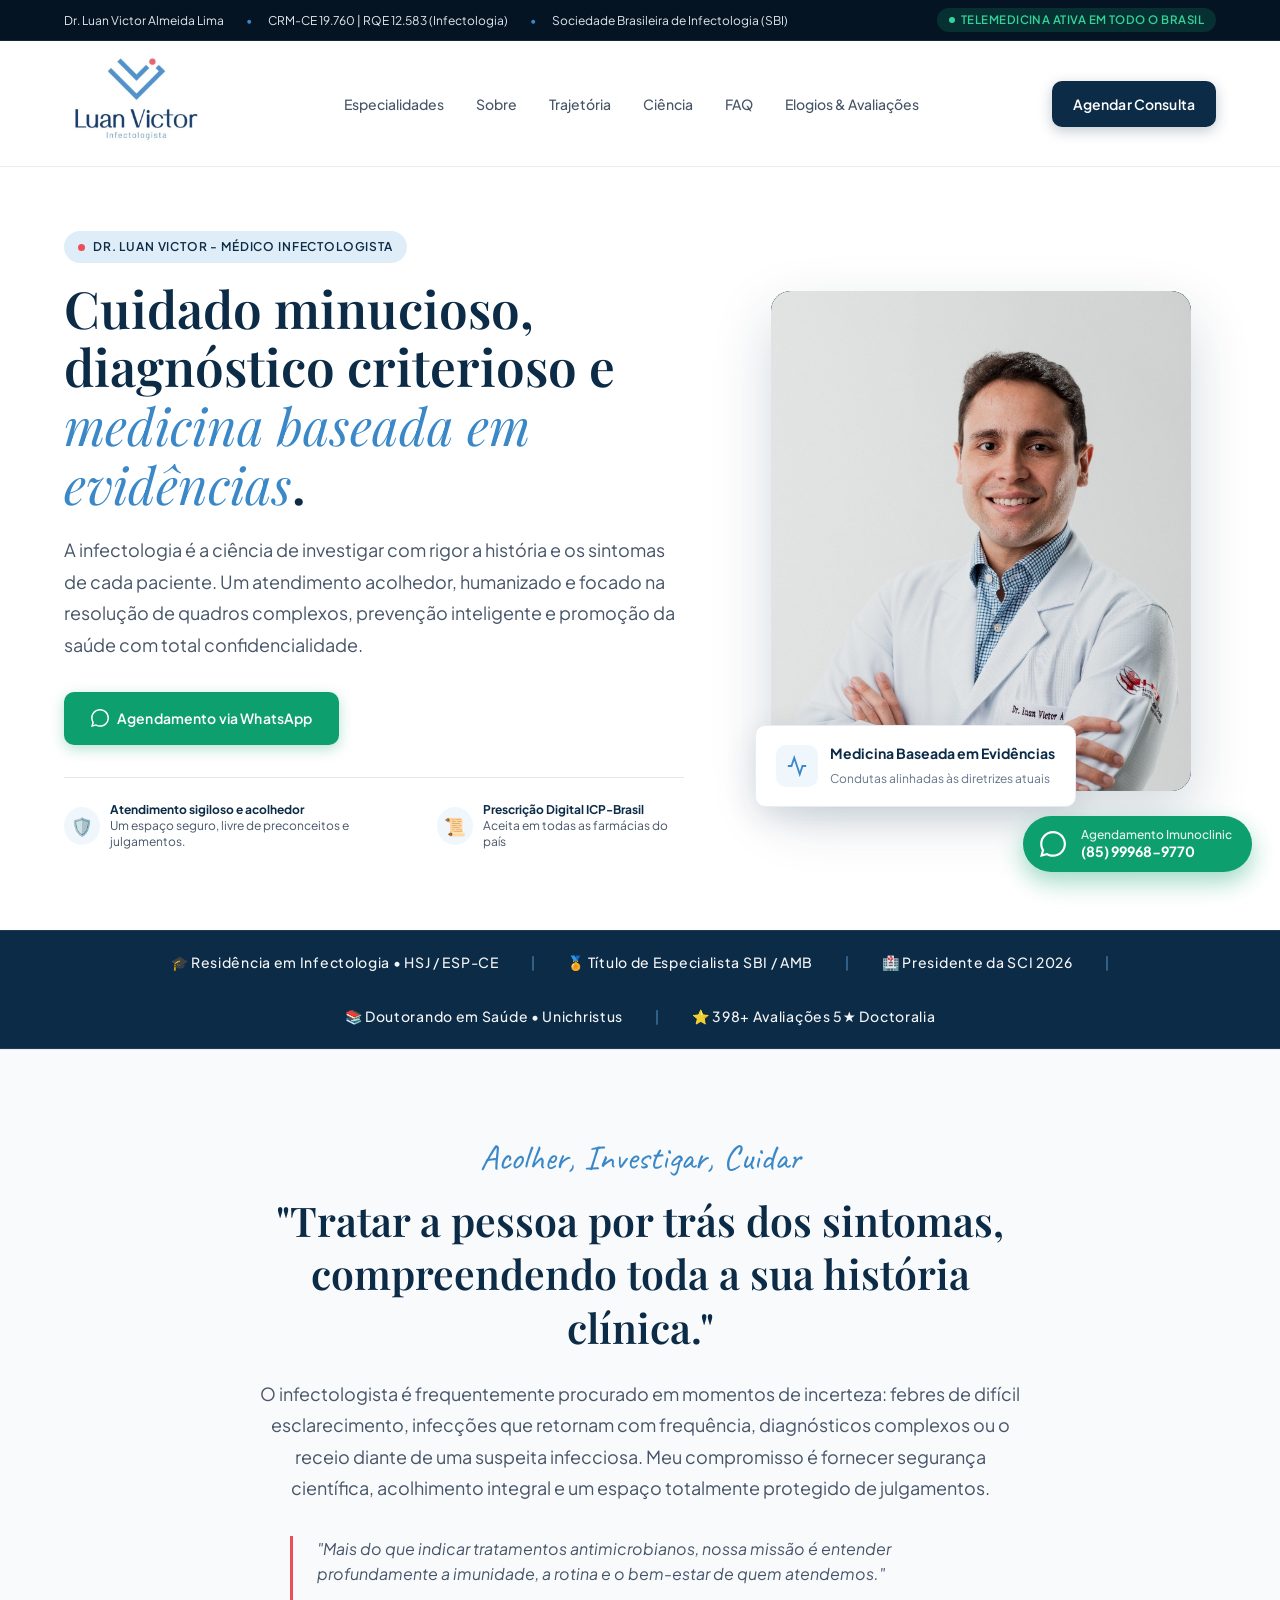
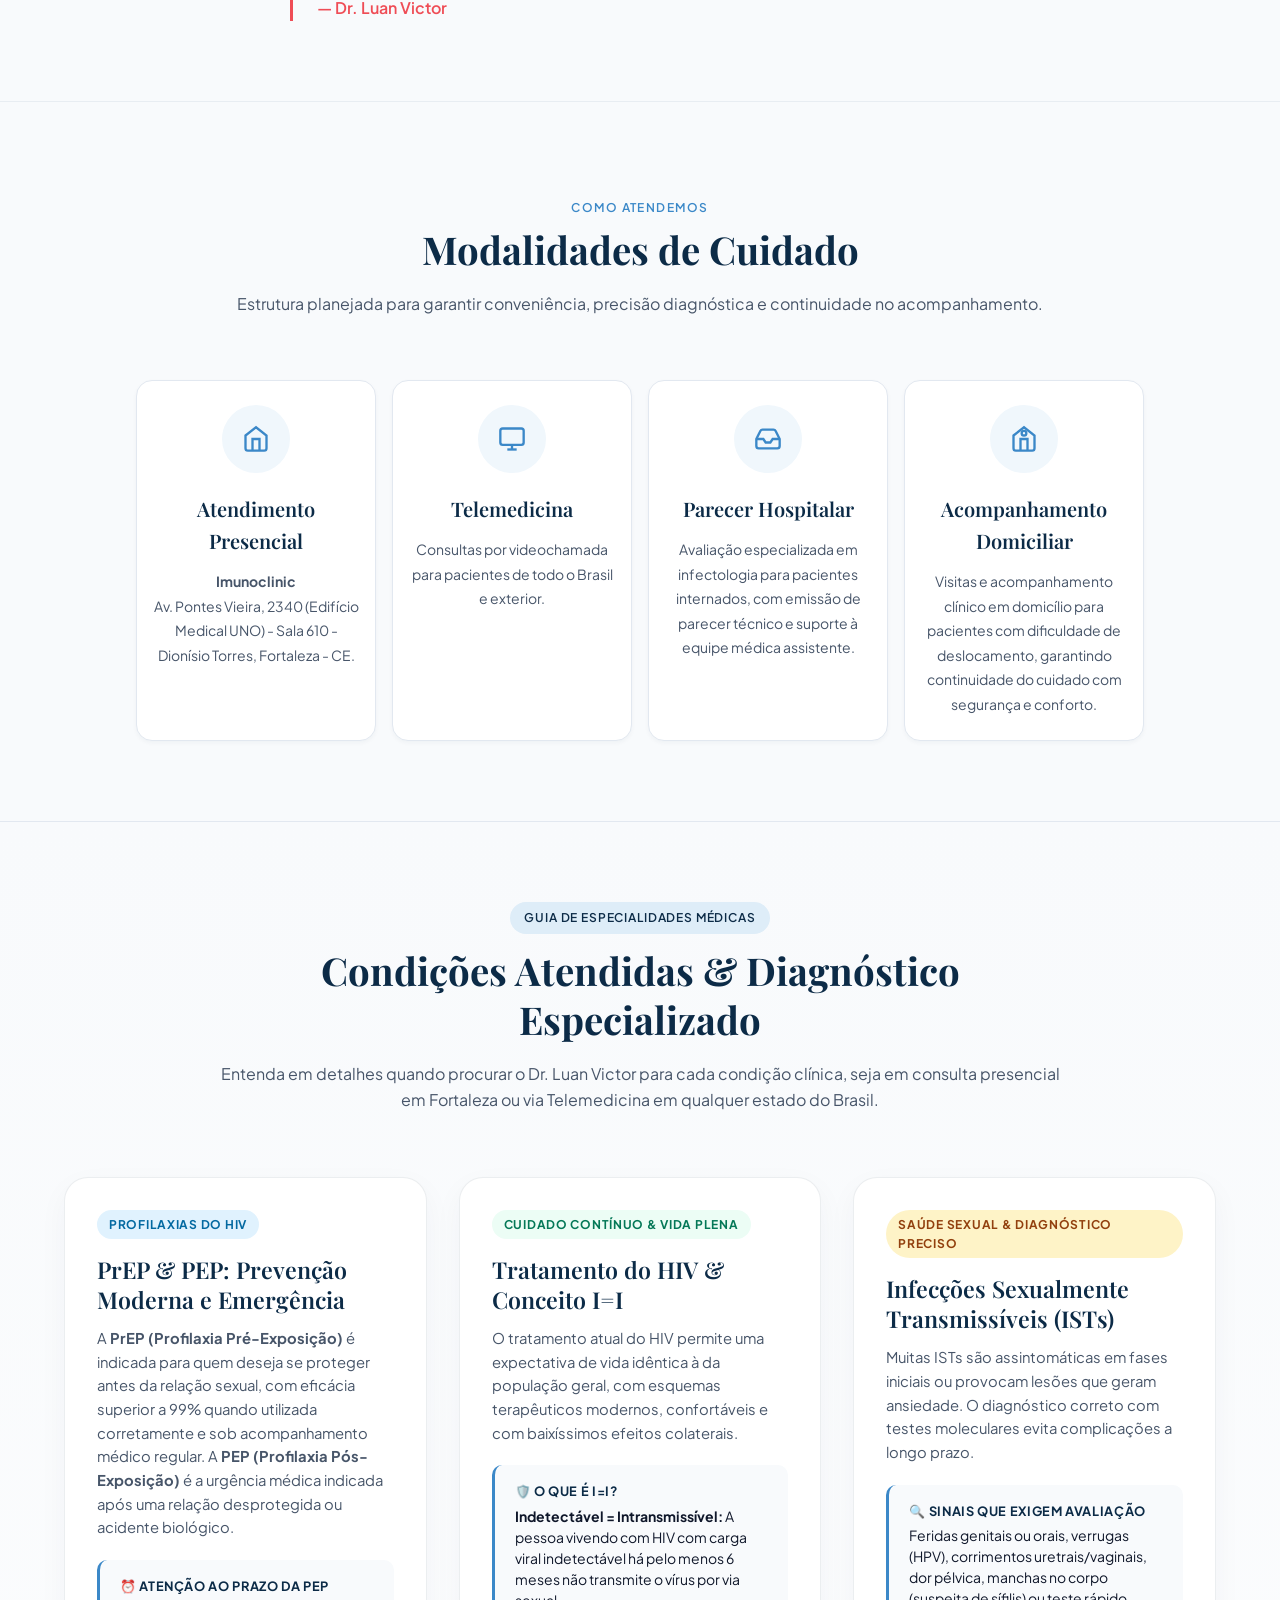
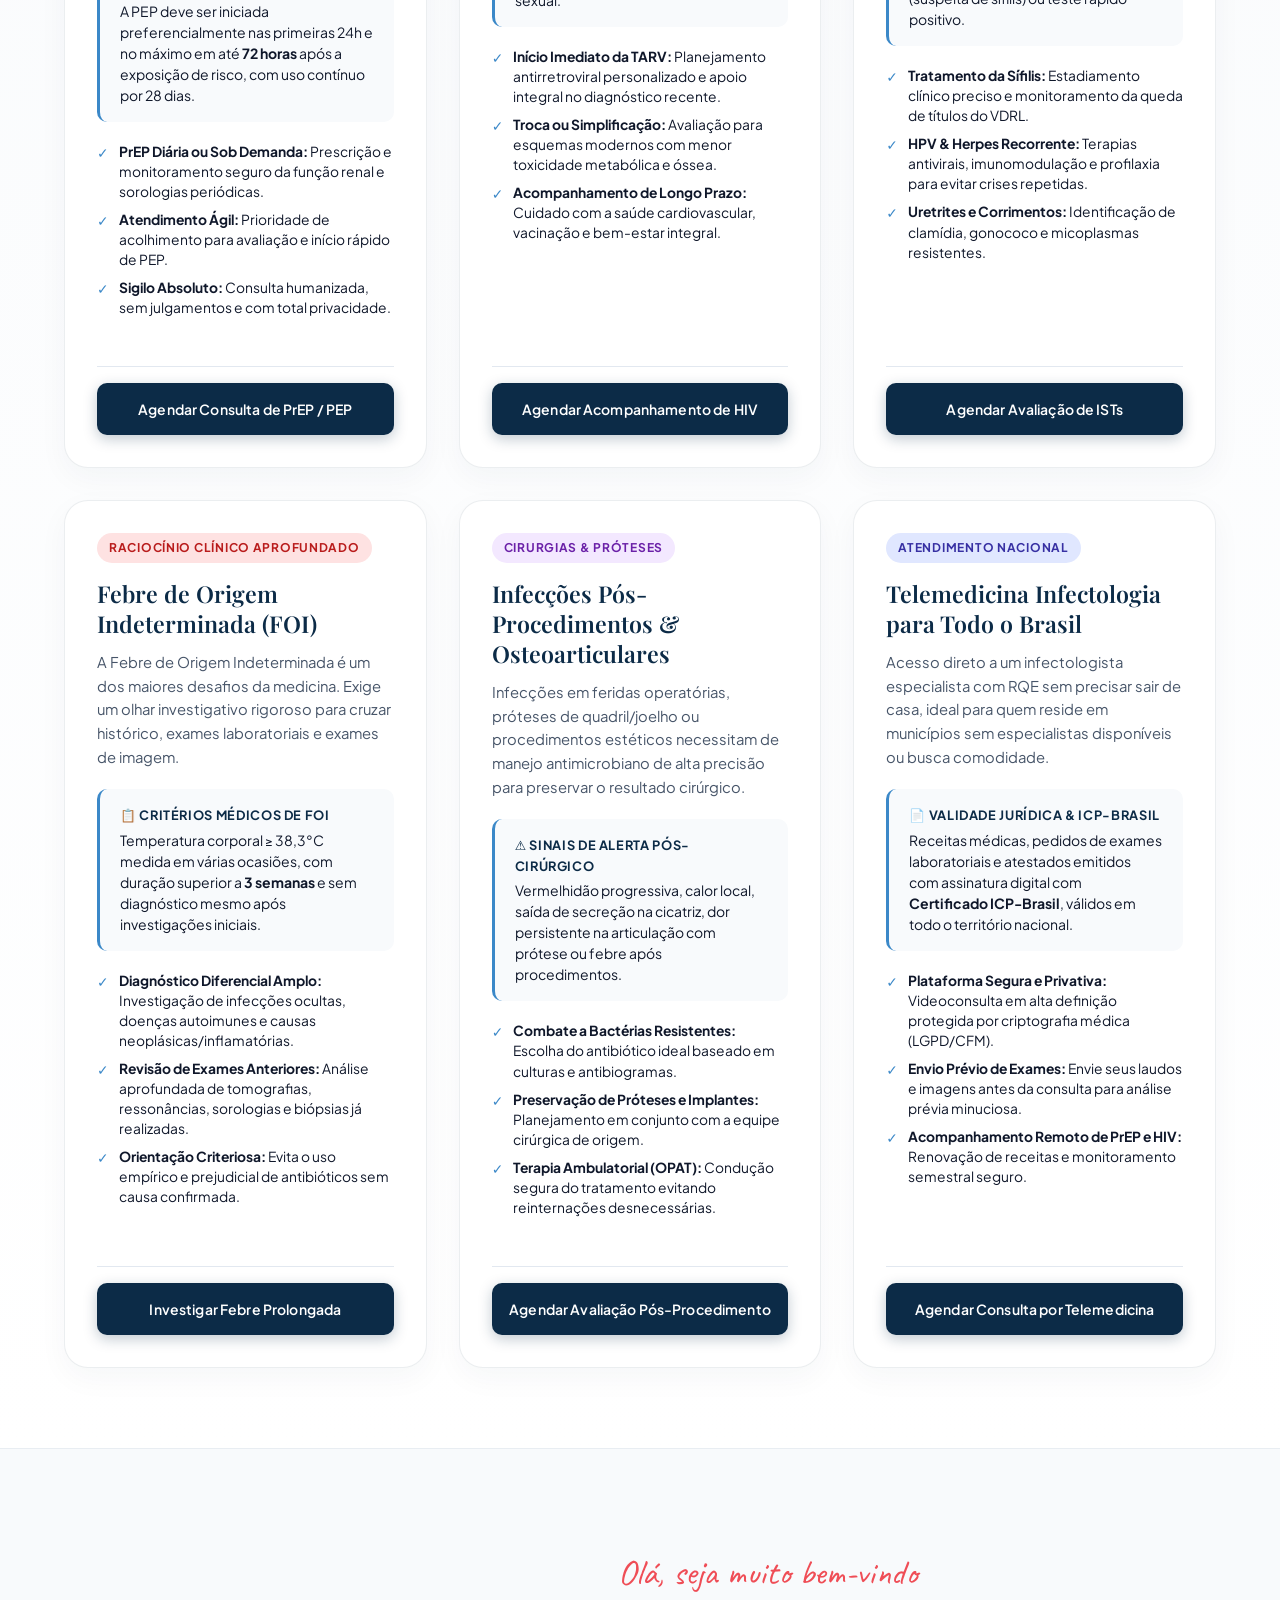
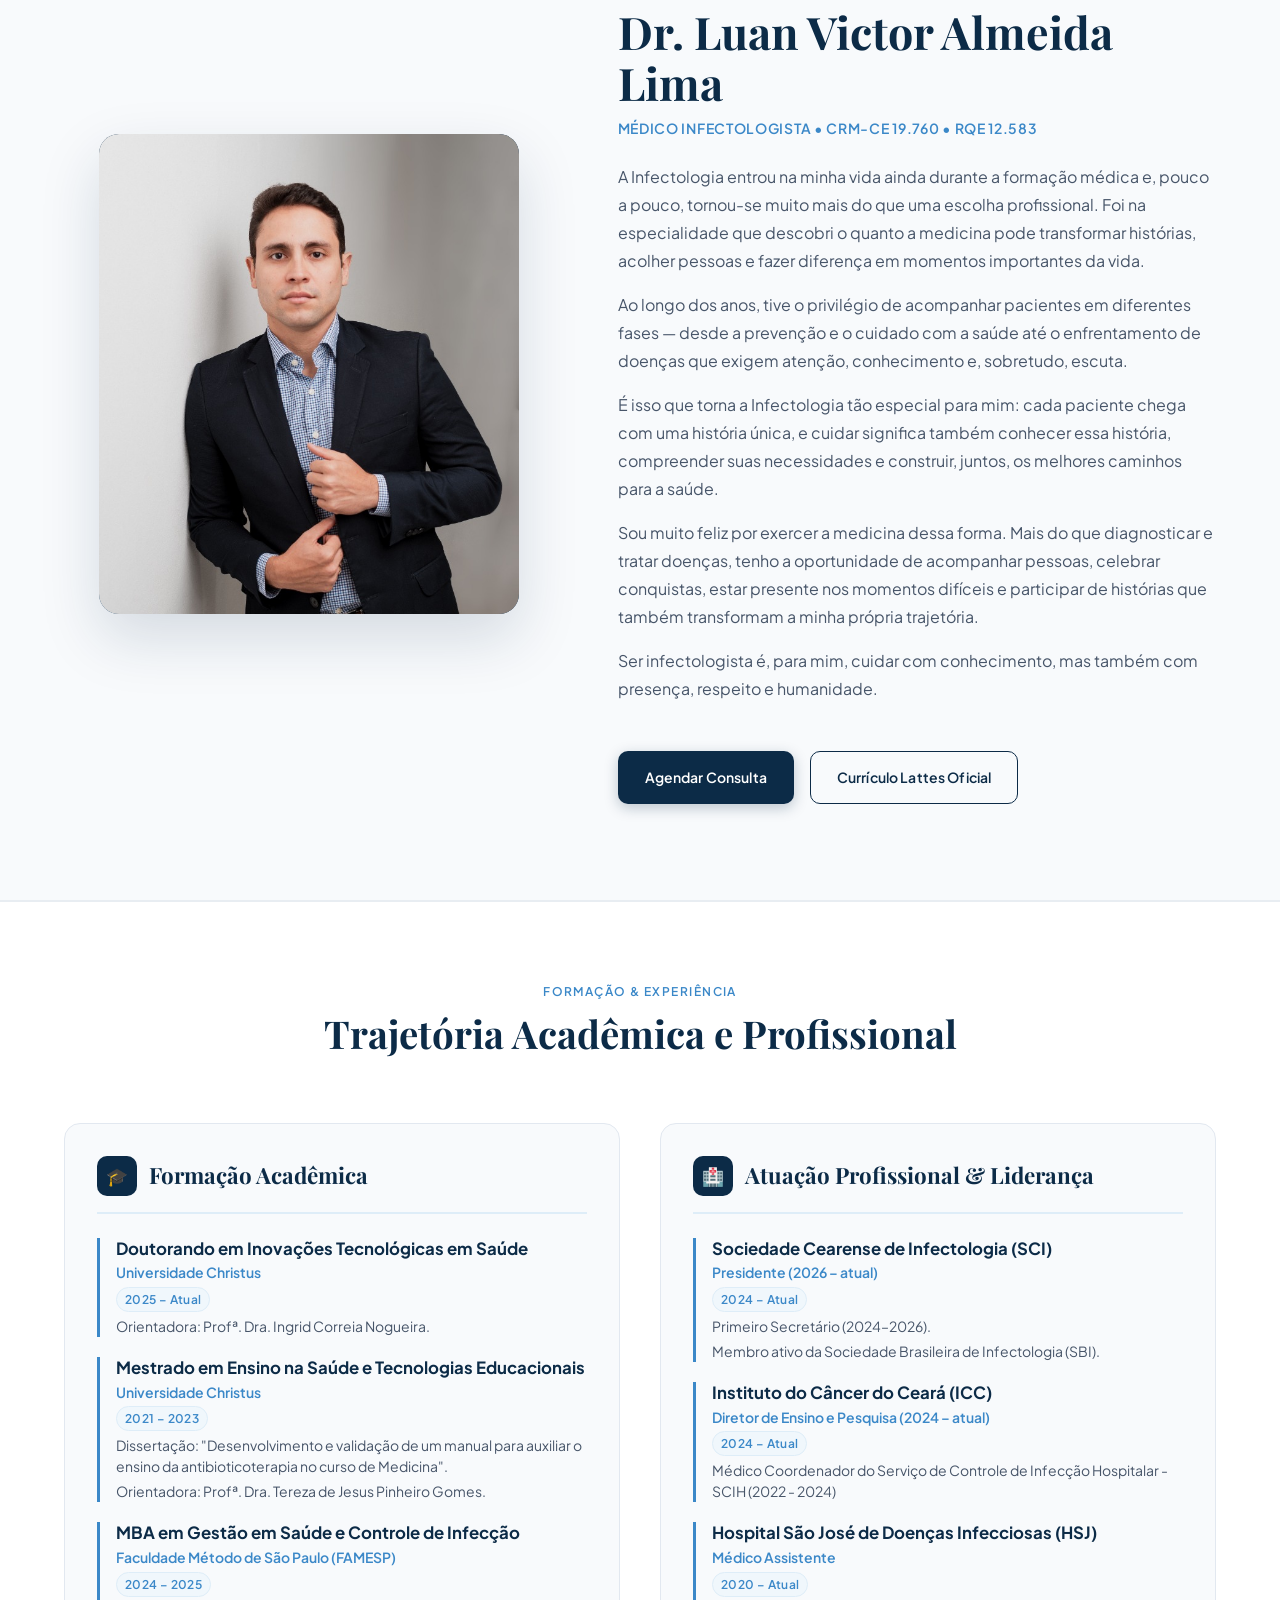
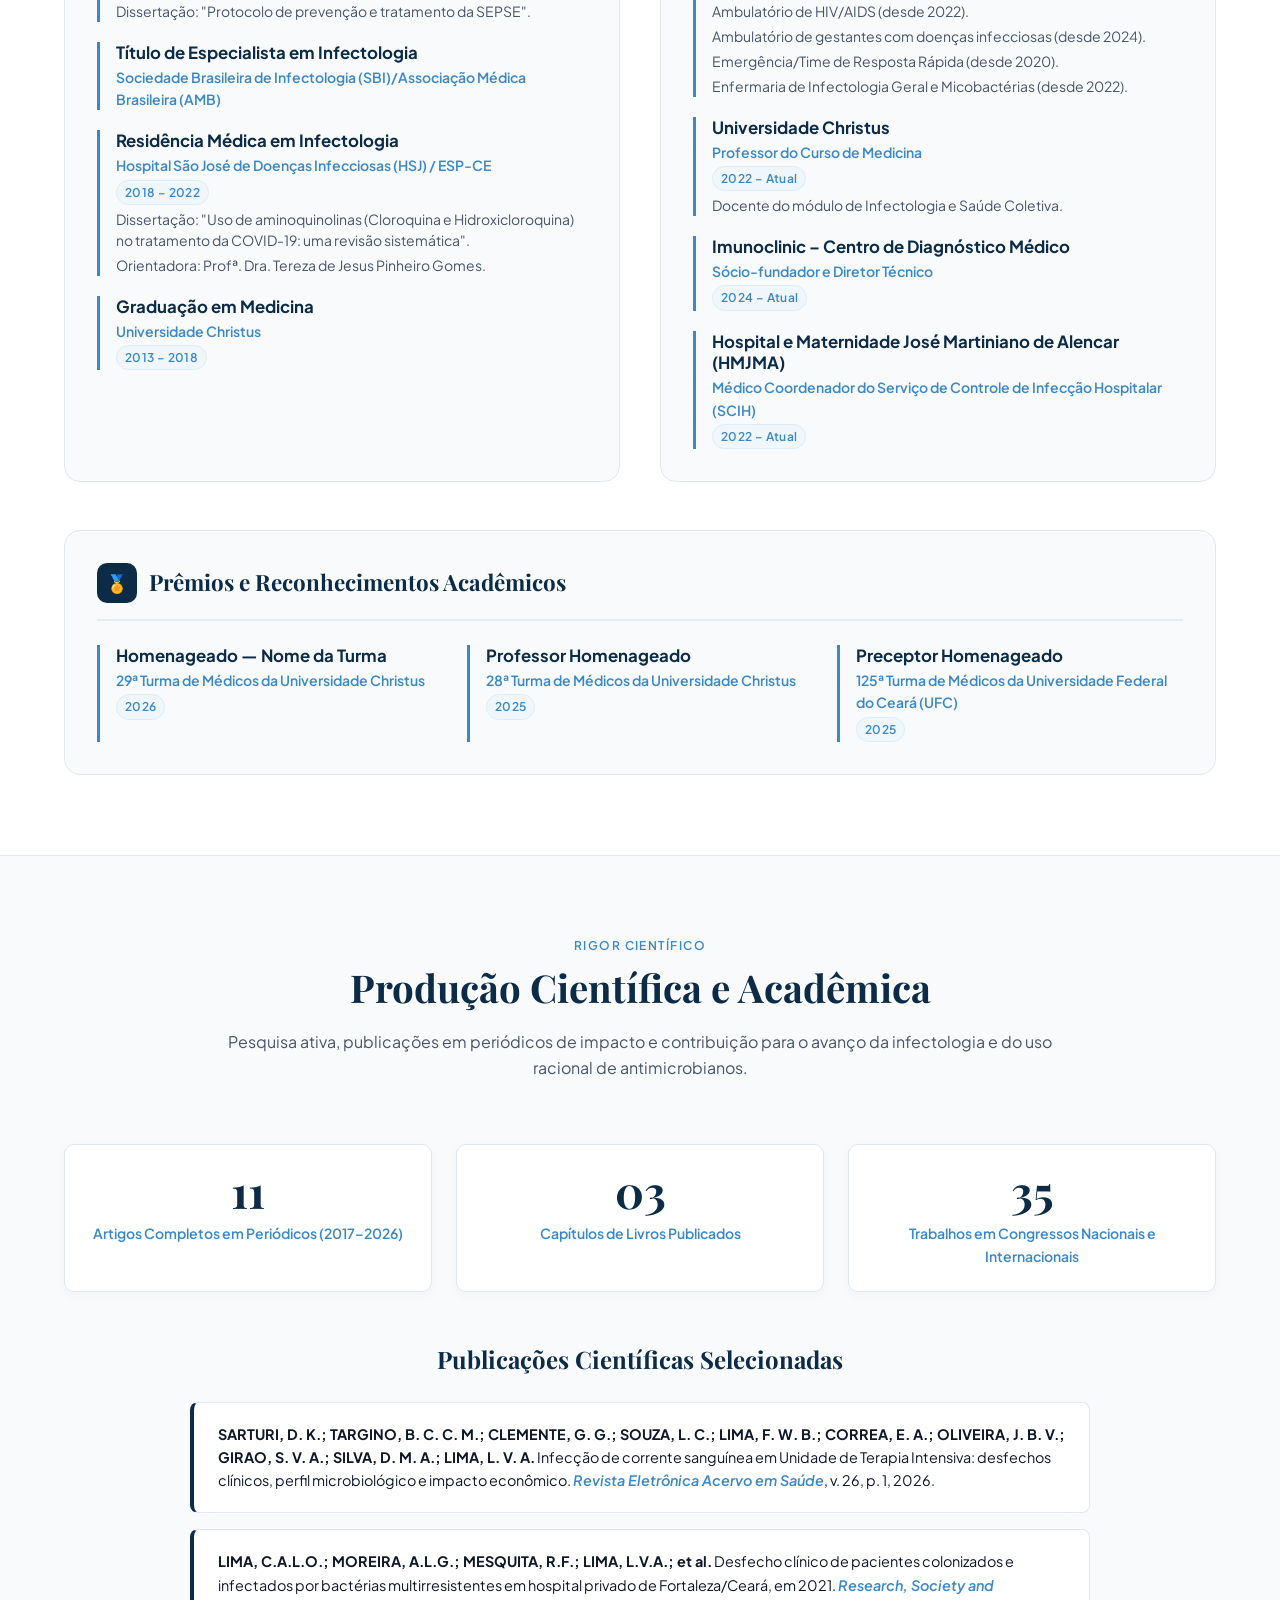
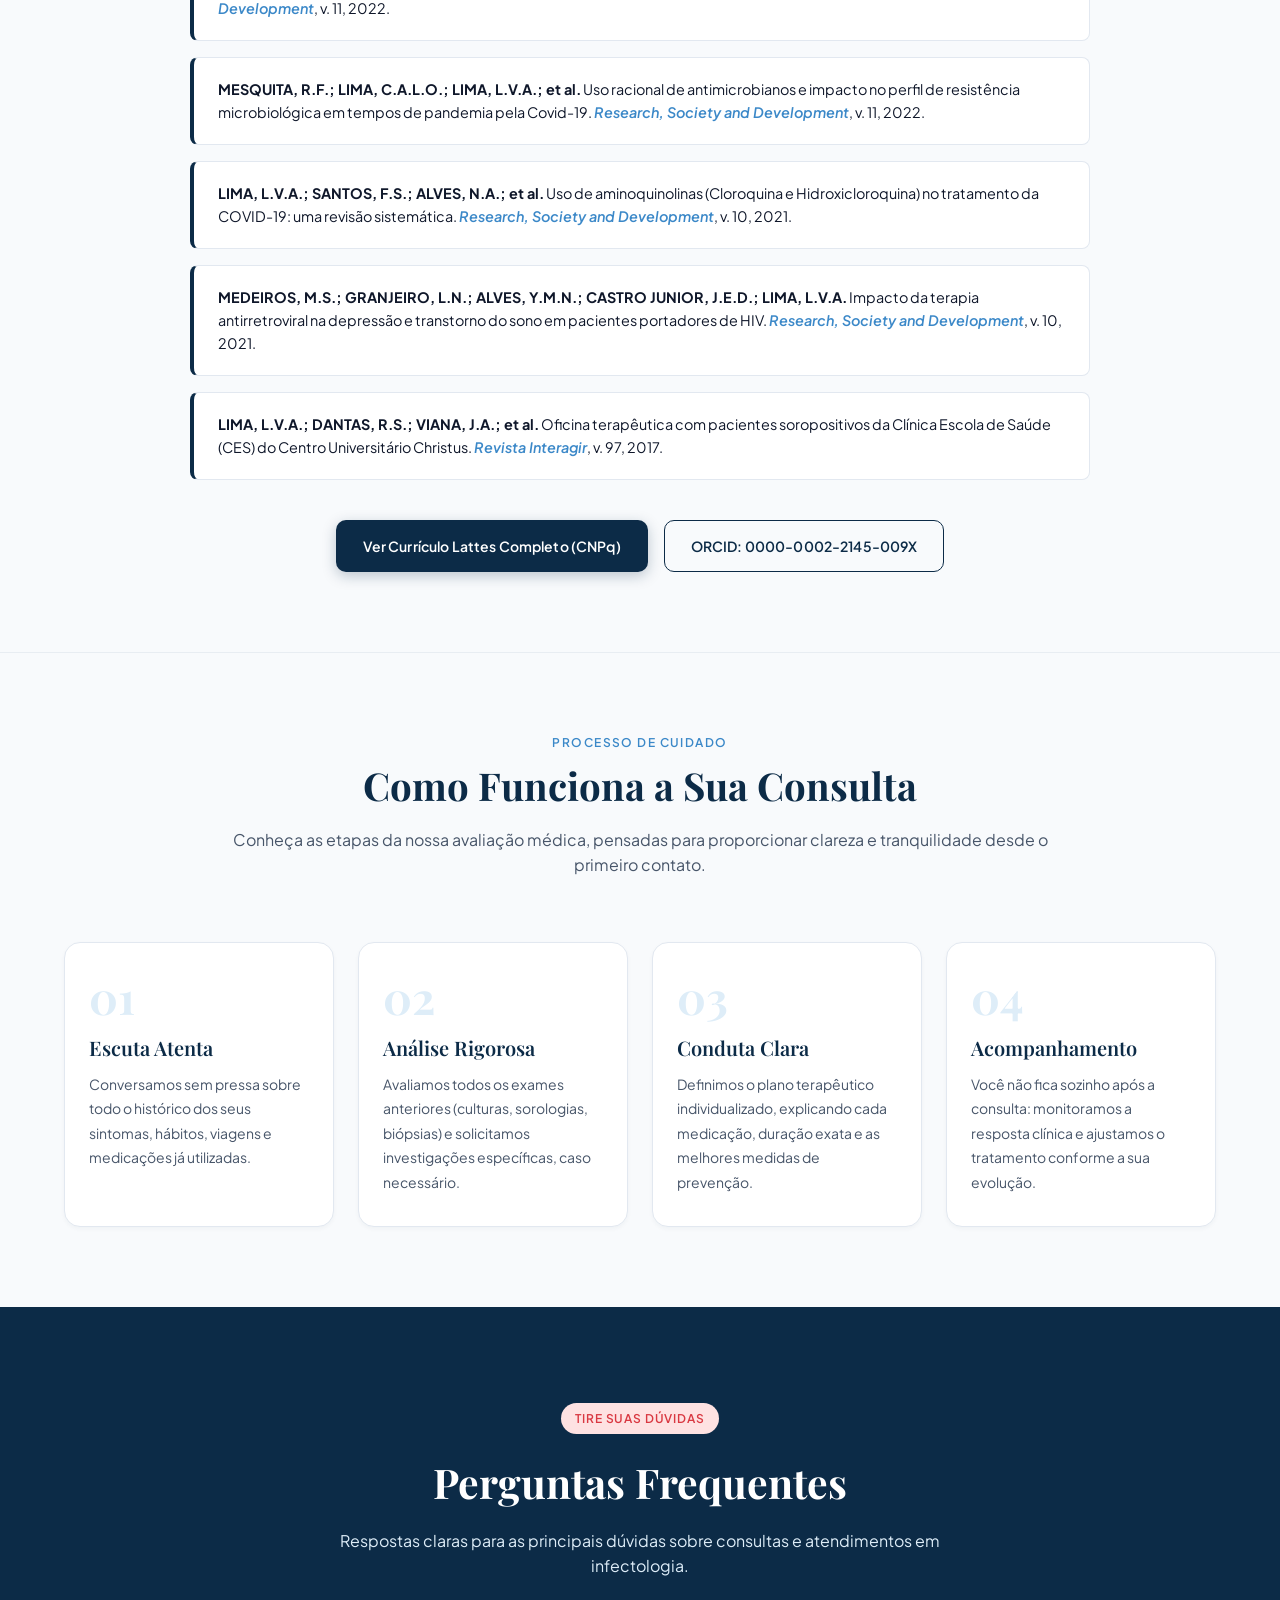
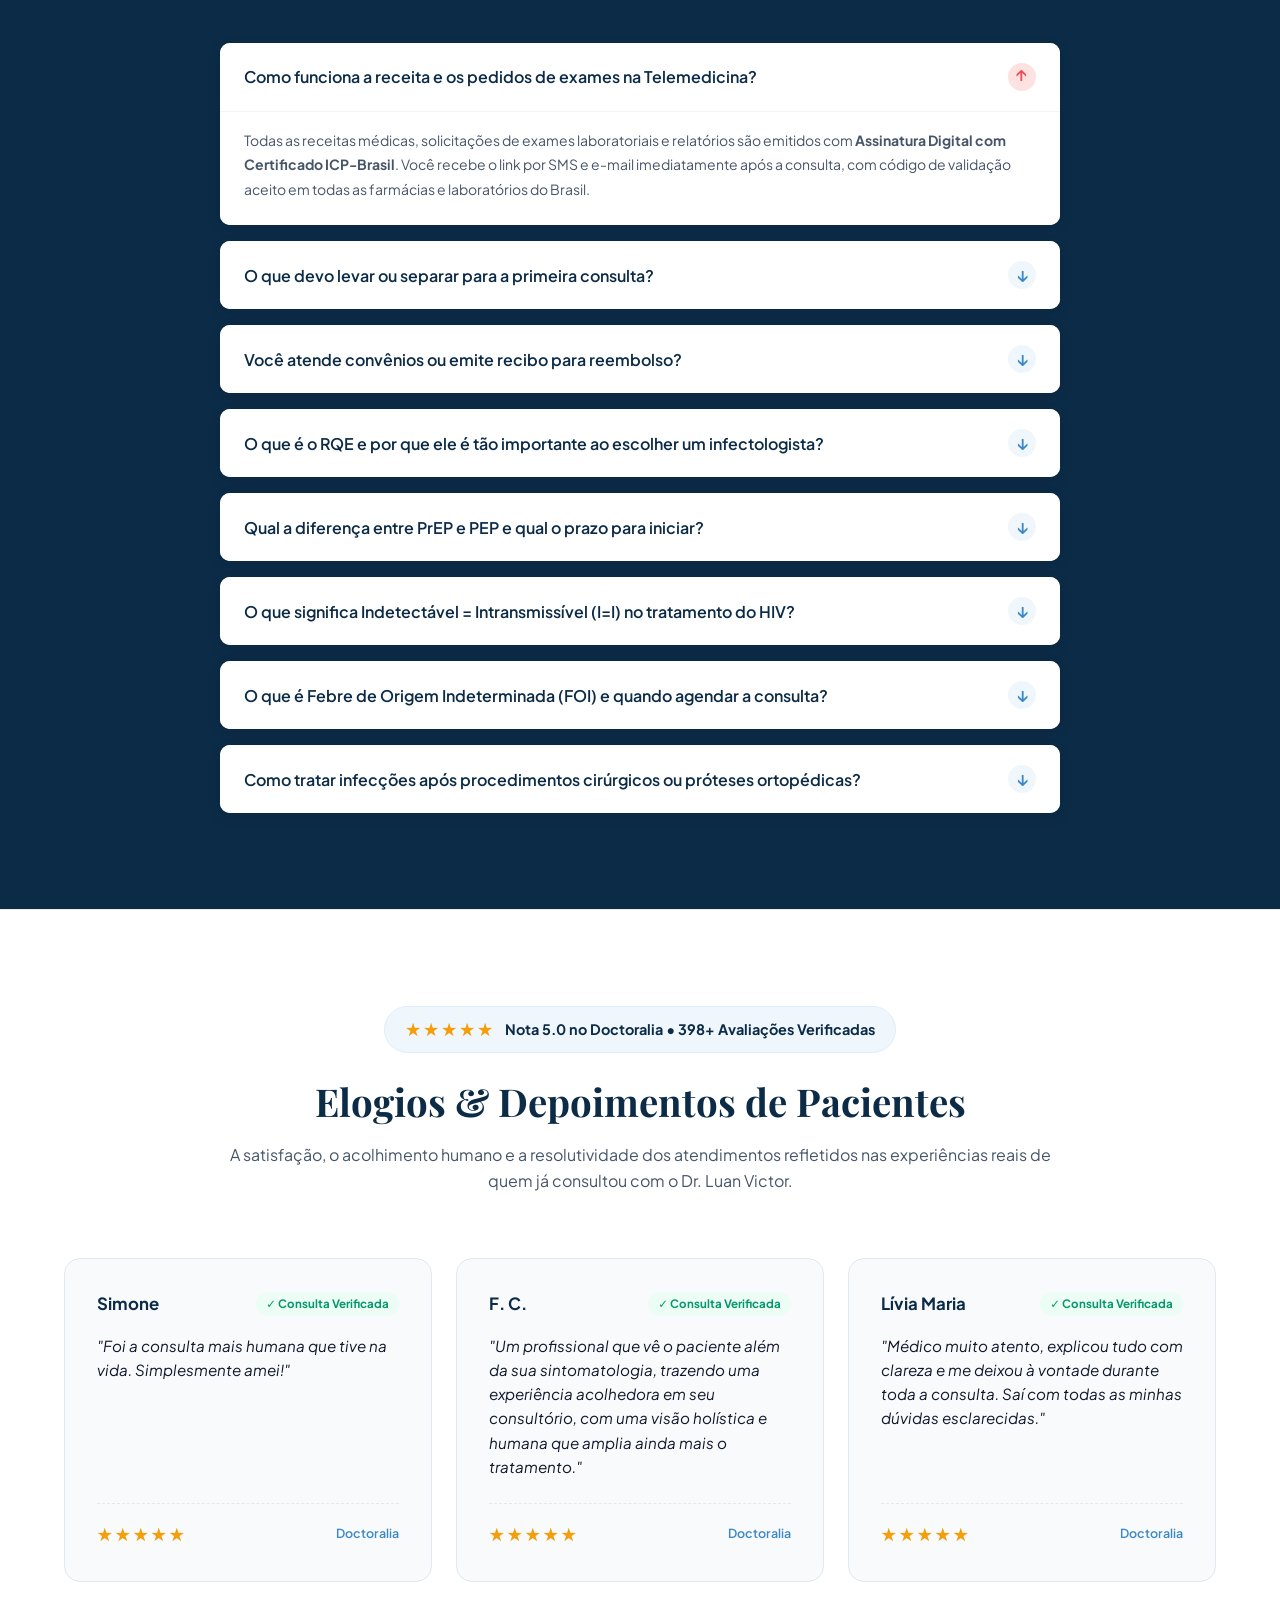
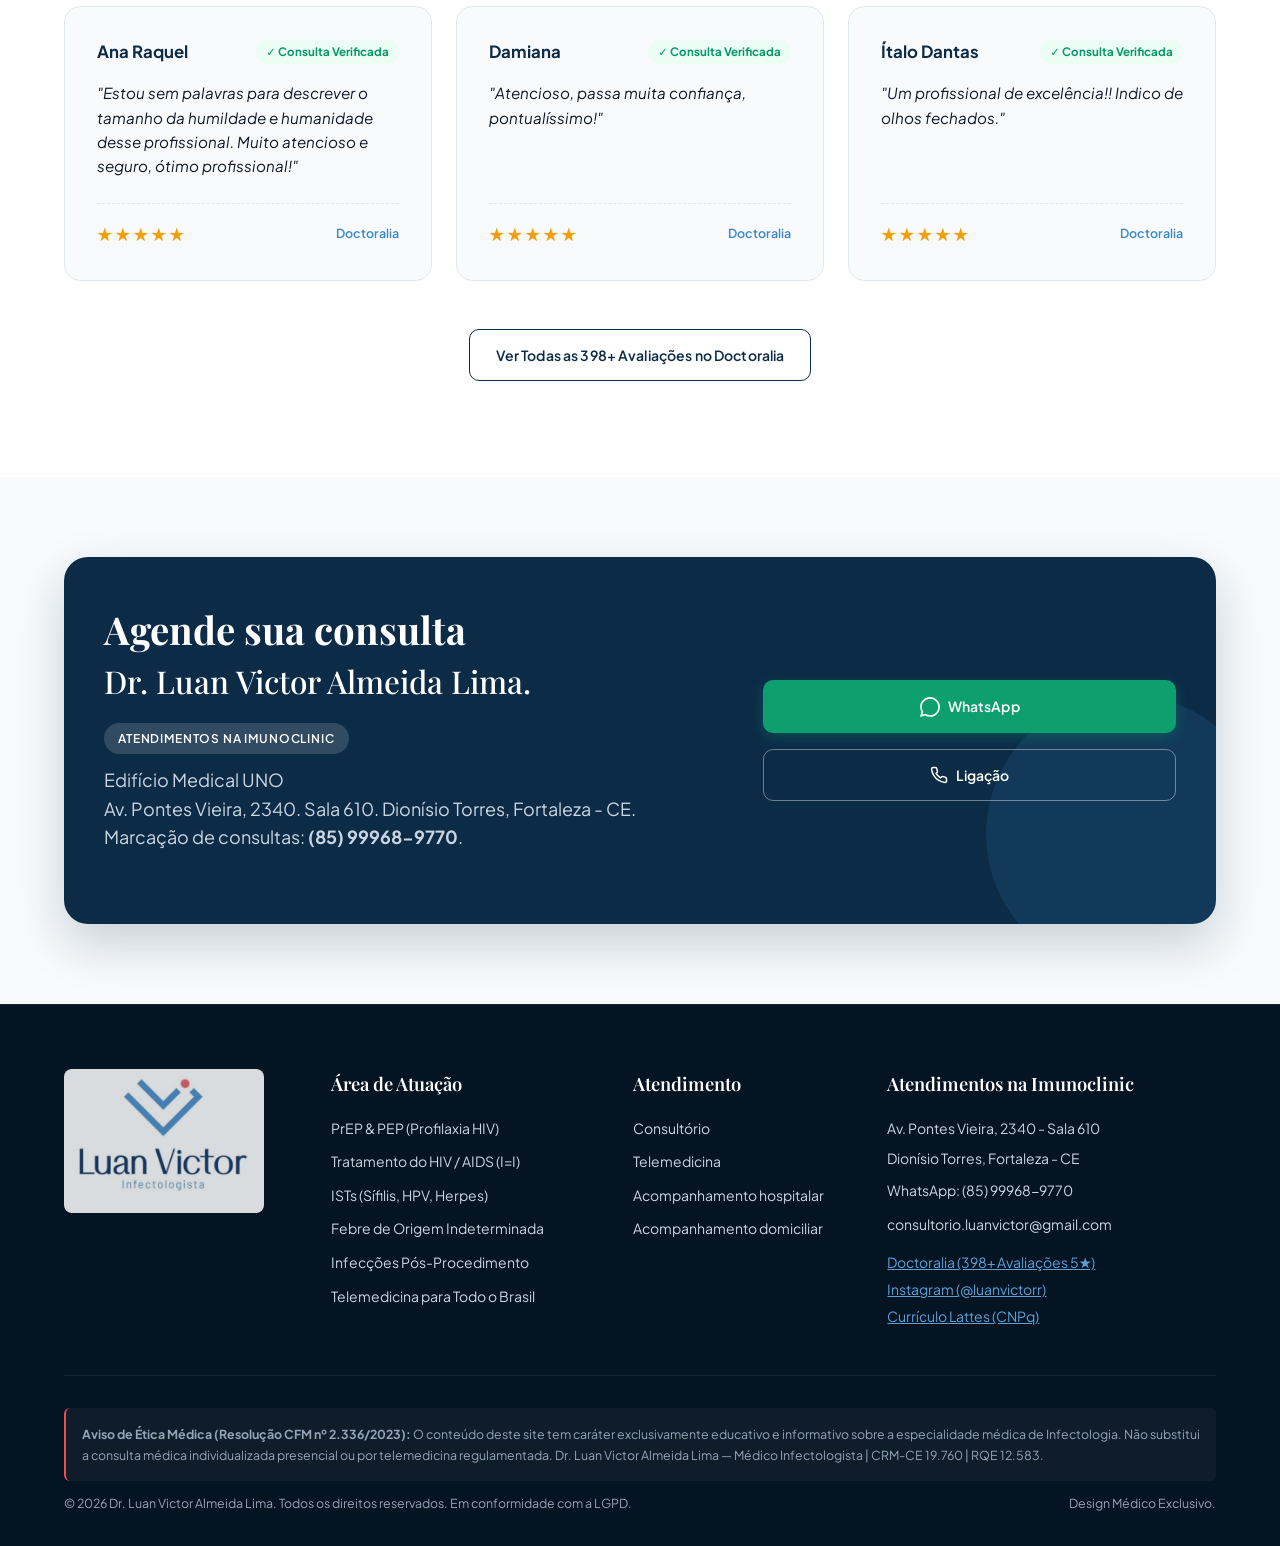
==== commit 24d363f1: "Add SEO sections for PrEP, PEP, HIV, ISTs, FOI, PostOp and Telemedicina" ====
--- a/index.html
+++ b/index.html
@@ -51,7 +51,7 @@
     "telephone": "+5585999689770",
     "medicalSpecialty": "InfectiousDisease",
     "inLanguage": "pt-BR",
-    "description": "Dr. Luan Victor Almeida Lima é médico infectologista (CRM-CE 19.760 | RQE 12.583) com atuação em consultório presencial em Fortaleza (Imunoclinic) e telemedicina em todo o Brasil. Diagnóstico minucioso em PrEP/PEP, HIV/AIDS, ISTs, Febre de Origem Indeterminada, infecções pós-procedimento cirúrgico e imunizações.",
+    "description": "Dr. Luan Victor Almeida Lima é médico infectologista (CRM-CE 19.760 | RQE 12.583) com atuação em consultório presencial em Fortaleza (Imunoclinic) e telemedicina em todo o Brasil. Avaliação criteriosa e baseada em evidências em PrEP/PEP, HIV/AIDS, ISTs, Febre de Origem Indeterminada, infecções pós-procedimento cirúrgico e imunizações.",
     "aggregateRating": {
       "@type": "AggregateRating",
       "ratingValue": "5.0",
@@ -170,7 +170,7 @@
             </div>
             
             <h1 class="hero-title">
-              Cuidado minucioso, diagnóstico preciso e <em>medicina baseada em evidências</em>.
+              Cuidado minucioso, diagnóstico criterioso e <em>medicina baseada em evidências</em>.
             </h1>
 
             <p class="hero-description">
@@ -346,7 +346,7 @@
               <span class="specialty-card-badge specialty-badge--prep">Profilaxias do HIV</span>
               <h3 class="specialty-card-title">PrEP & PEP: Prevenção Moderna e Emergência</h3>
               <p class="specialty-card-lead">
-                A <strong>PrEP (Profilaxia Pré-Exposição)</strong> é indicada para quem deseja se proteger antes da relação sexual com eficácia superior a 99%. A <strong>PEP (Profilaxia Pós-Exposição)</strong> é a urgência médica indicada após uma relação desprotegida ou acidente biológico.
+                A <strong>PrEP (Profilaxia Pré-Exposição)</strong> é indicada para quem deseja se proteger antes da relação sexual, com eficácia superior a 99% quando utilizada corretamente e sob acompanhamento médico regular. A <strong>PEP (Profilaxia Pós-Exposição)</strong> é a urgência médica indicada após uma relação desprotegida ou acidente biológico.
               </p>
               
               <div class="specialty-detail-box">
@@ -1070,7 +1070,7 @@
                 <span class="review-verified-tag">✓ Consulta Verificada</span>
               </div>
               <p class="review-body-text">
-                "Médico excelente, podem confiar! Sempre atualizado, educado, resolutivo, acessível e amigo. Nunca encontrará nenhum médico melhor!"
+                "Médico muito atento, explicou tudo com clareza e me deixou à vontade durante toda a consulta. Saí com todas as minhas dúvidas esclarecidas."
               </p>
             </div>
             <div class="review-source-footer">
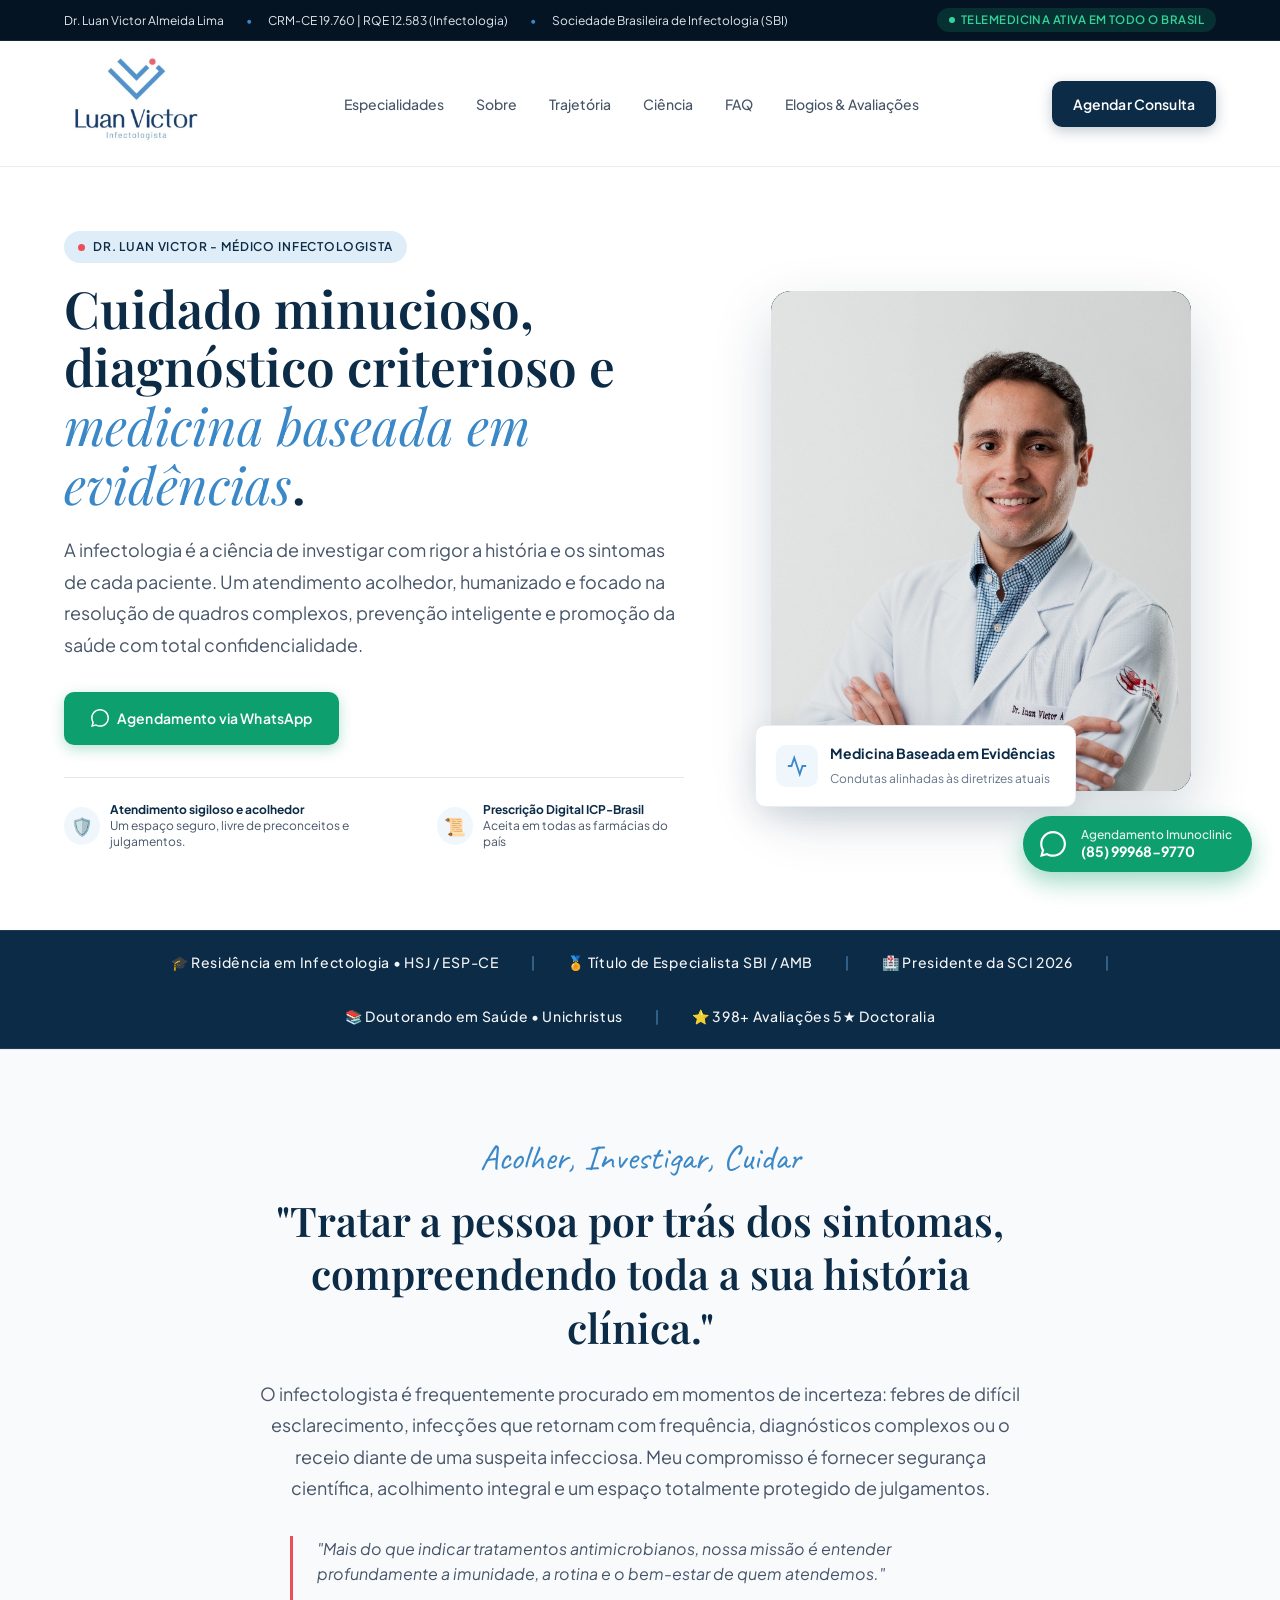
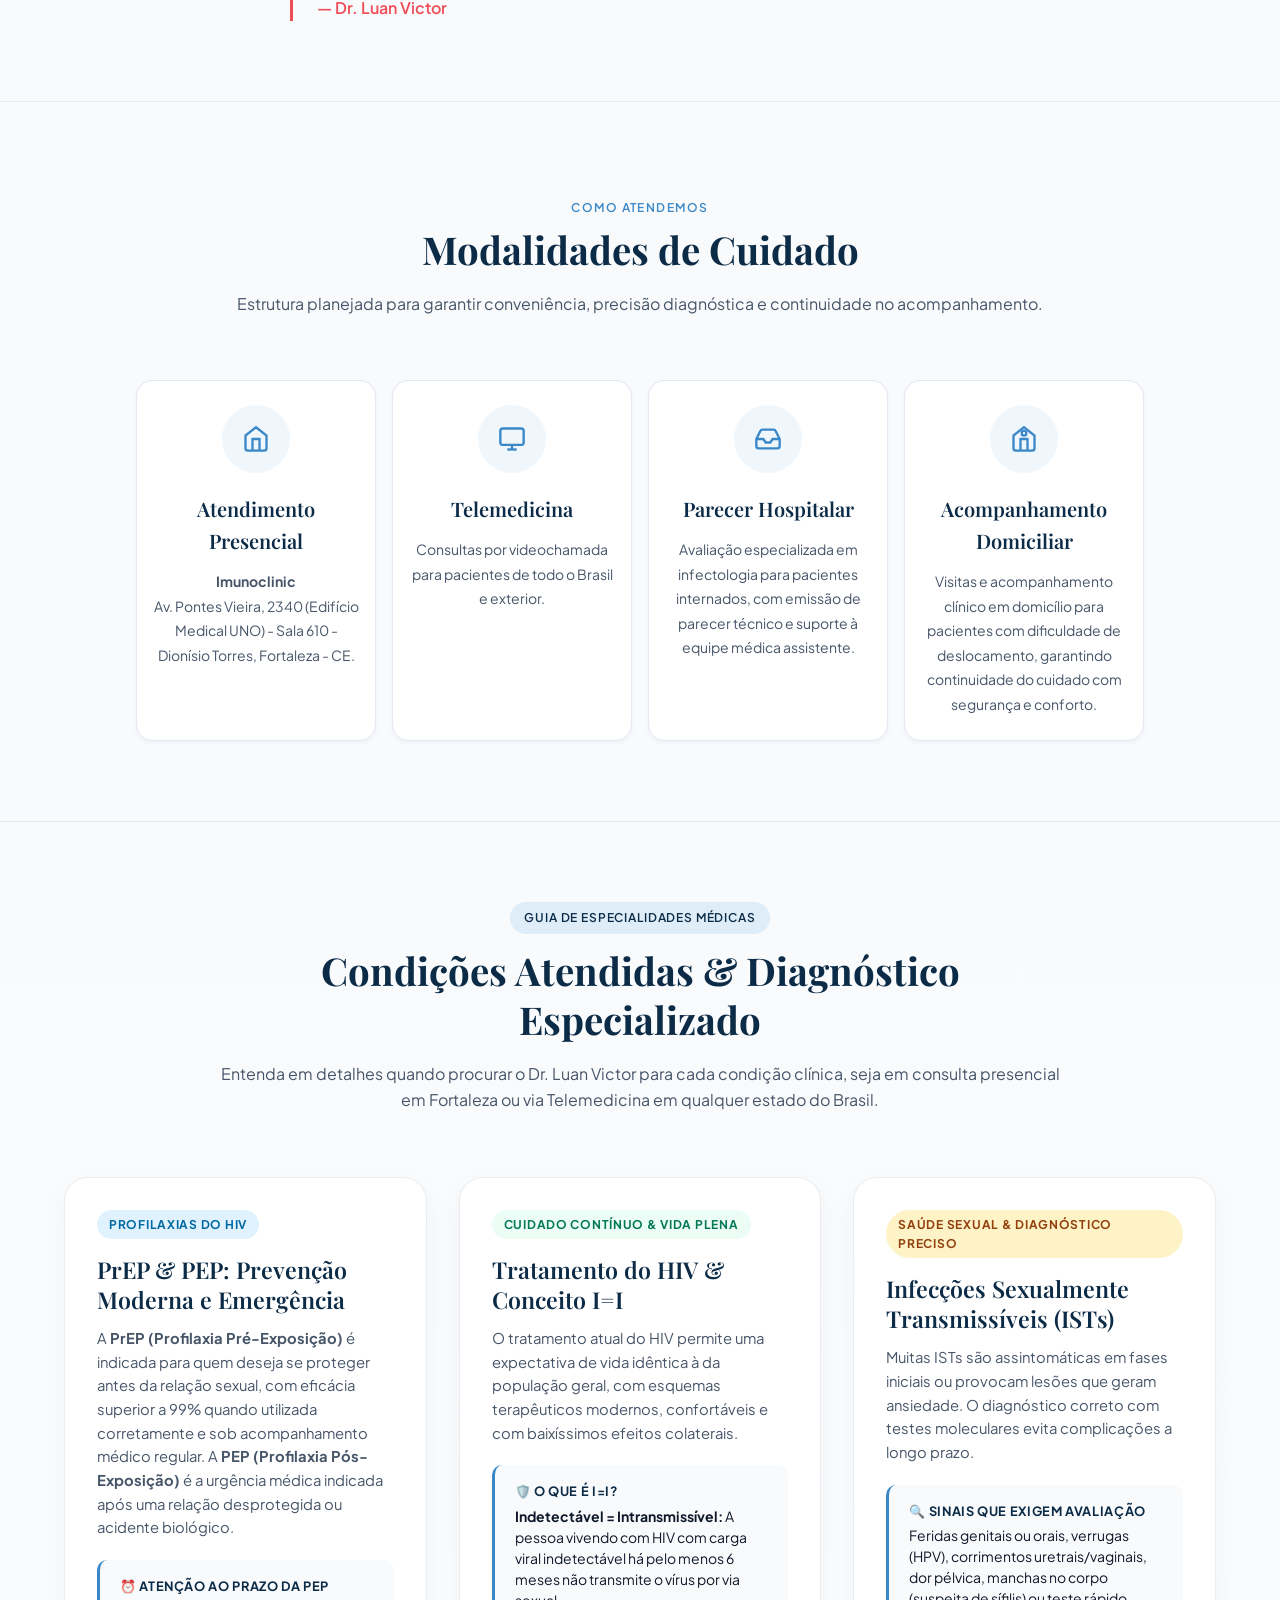
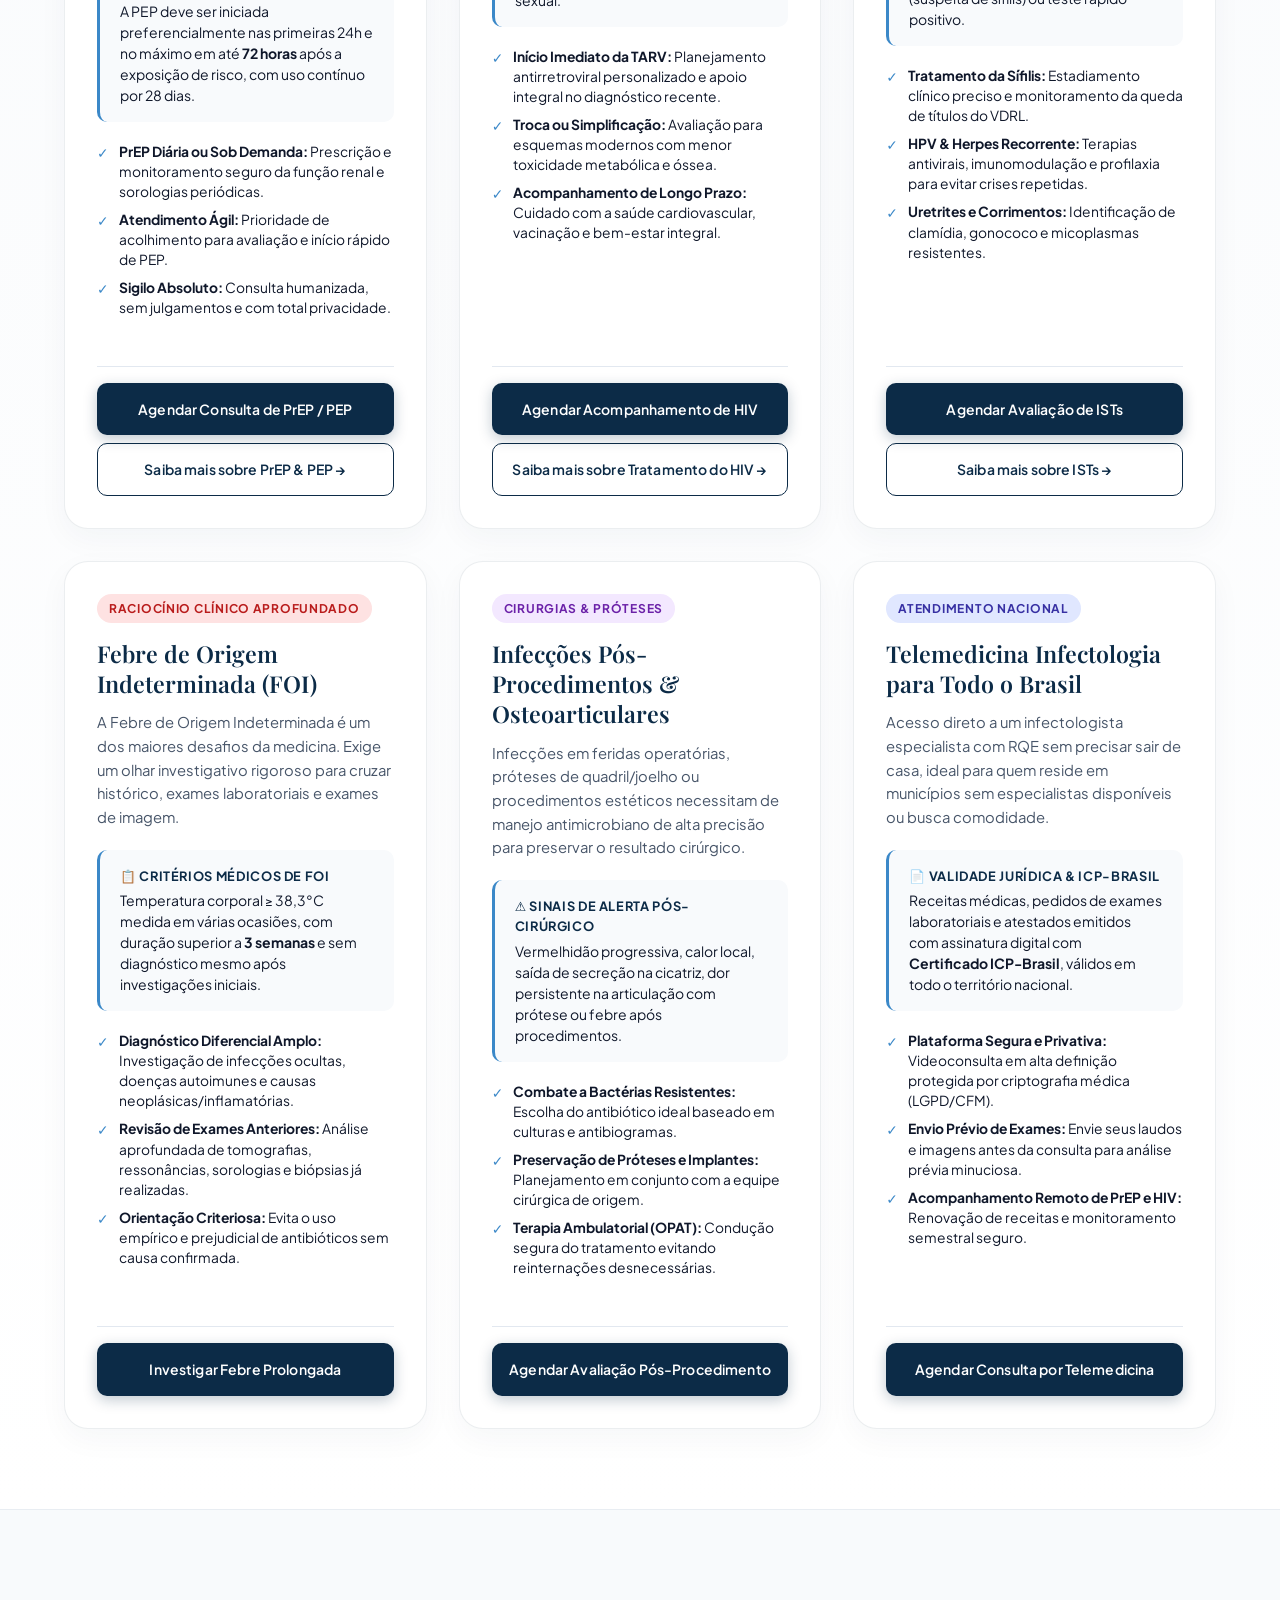
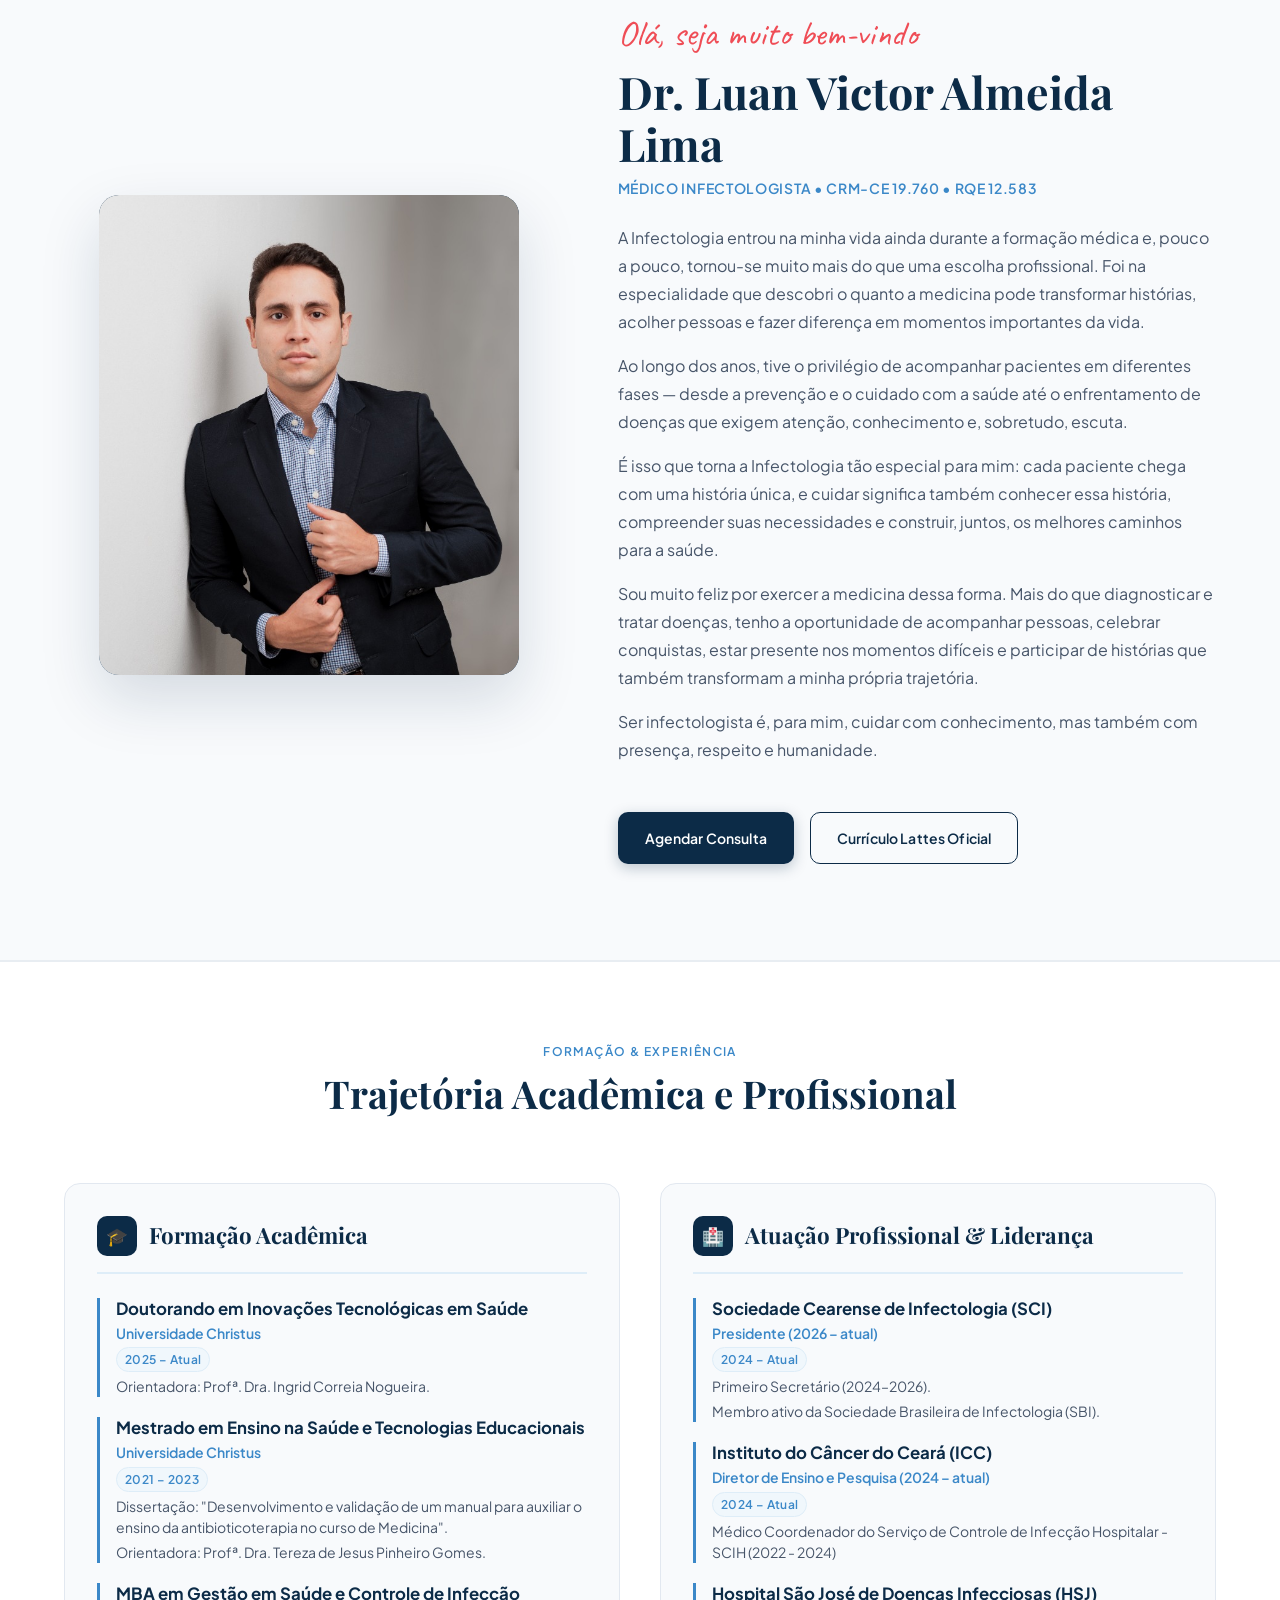
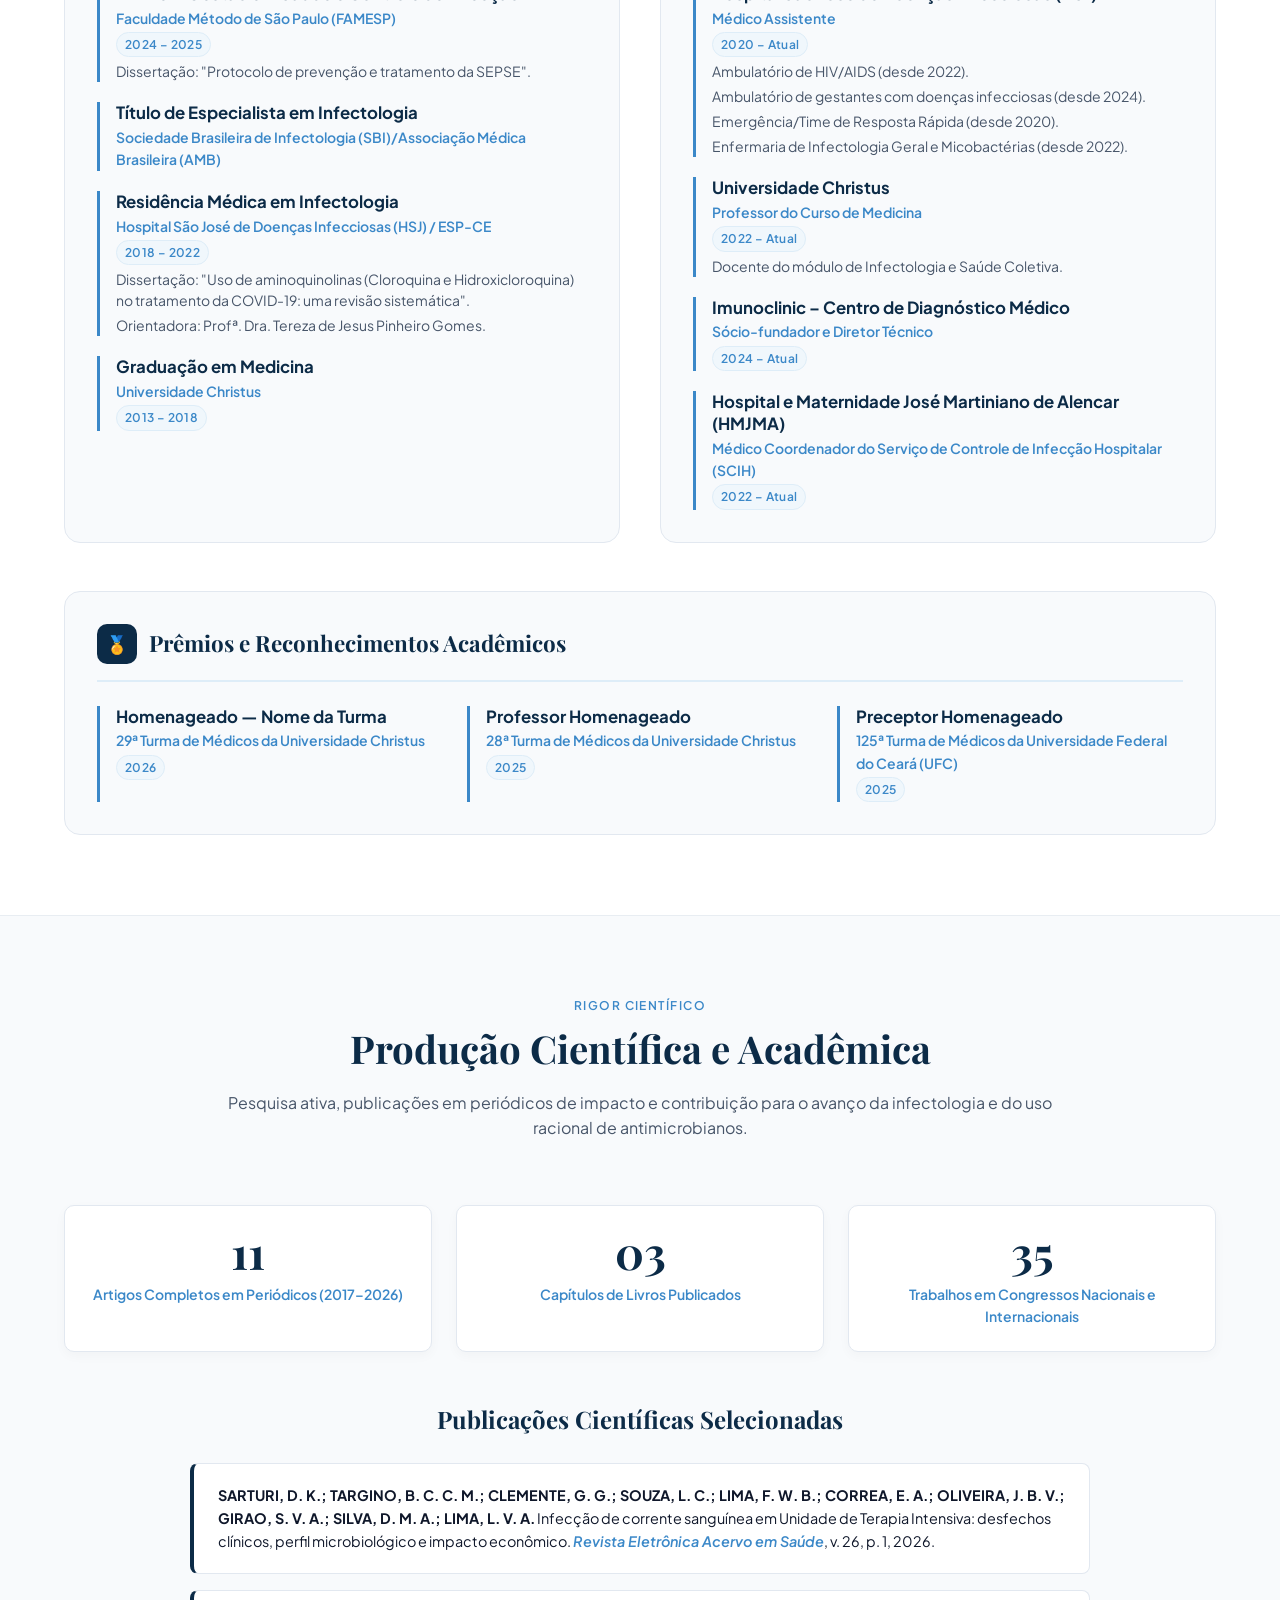
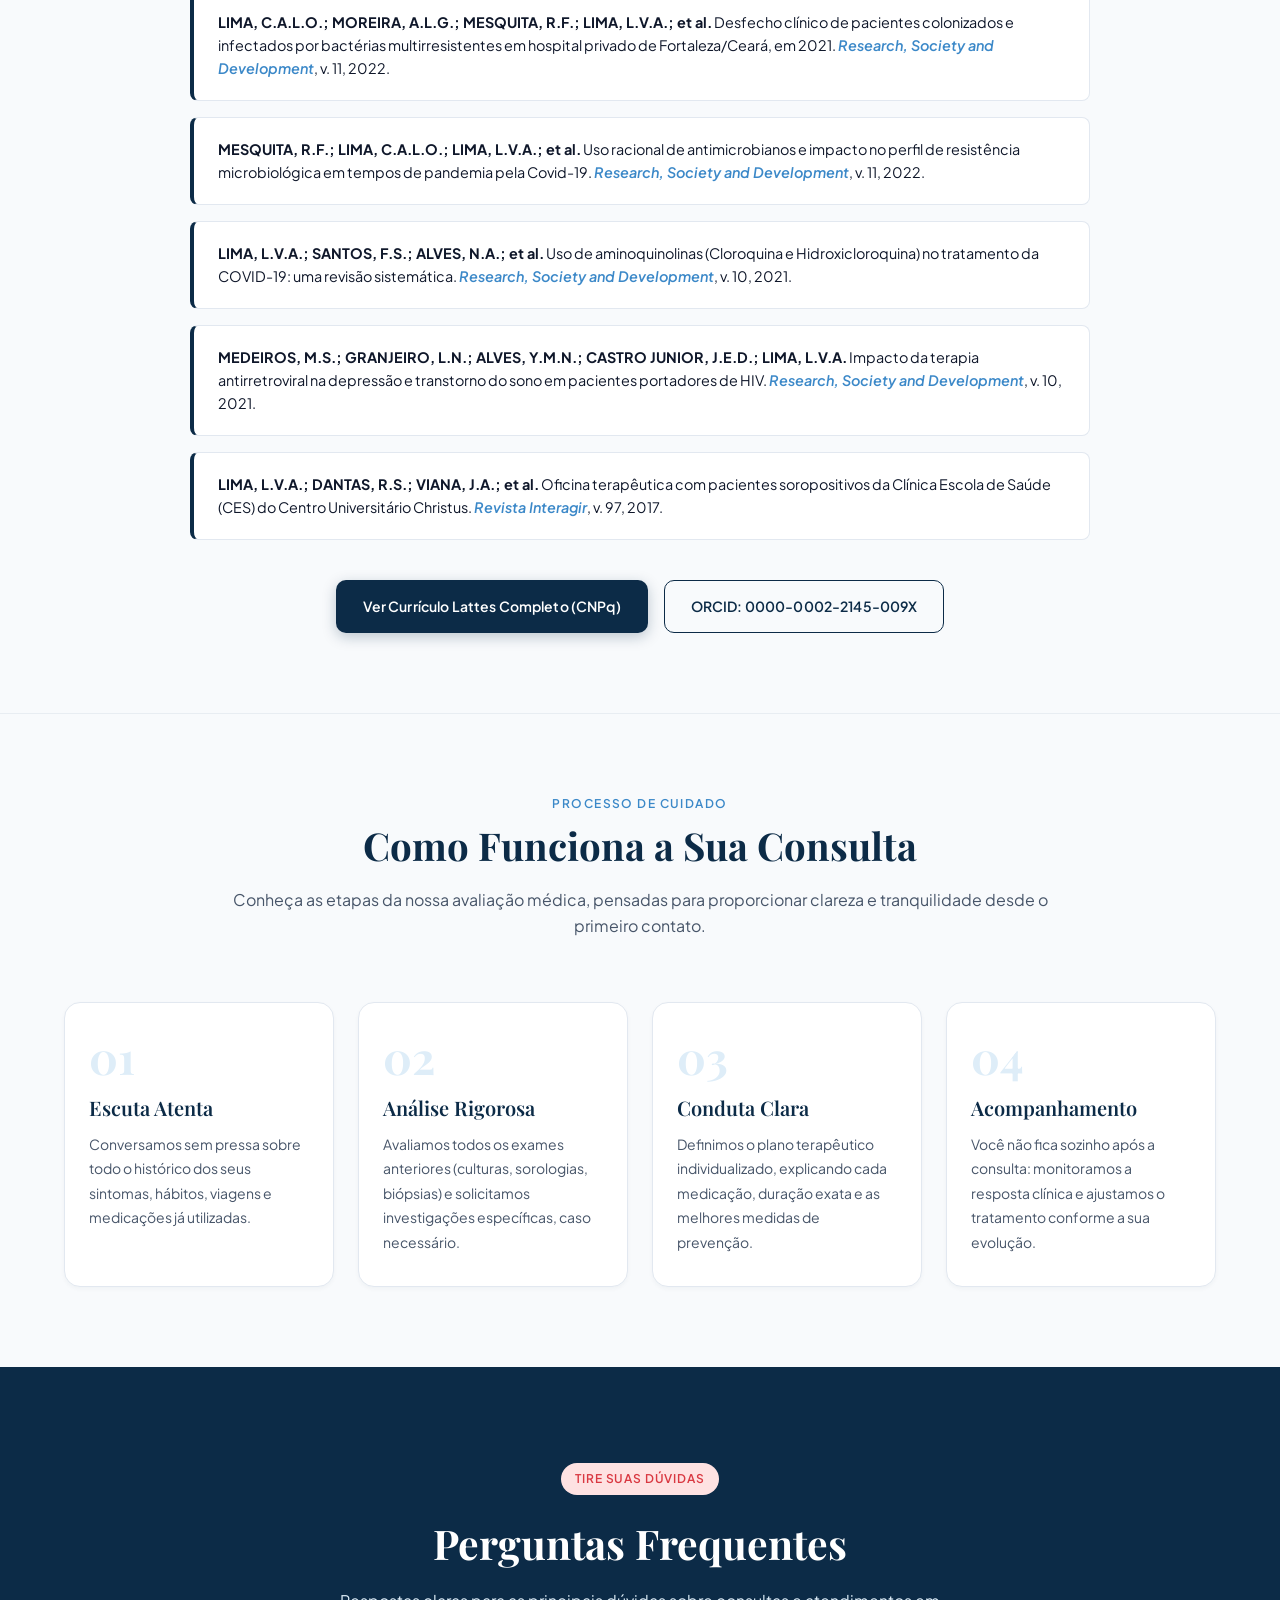
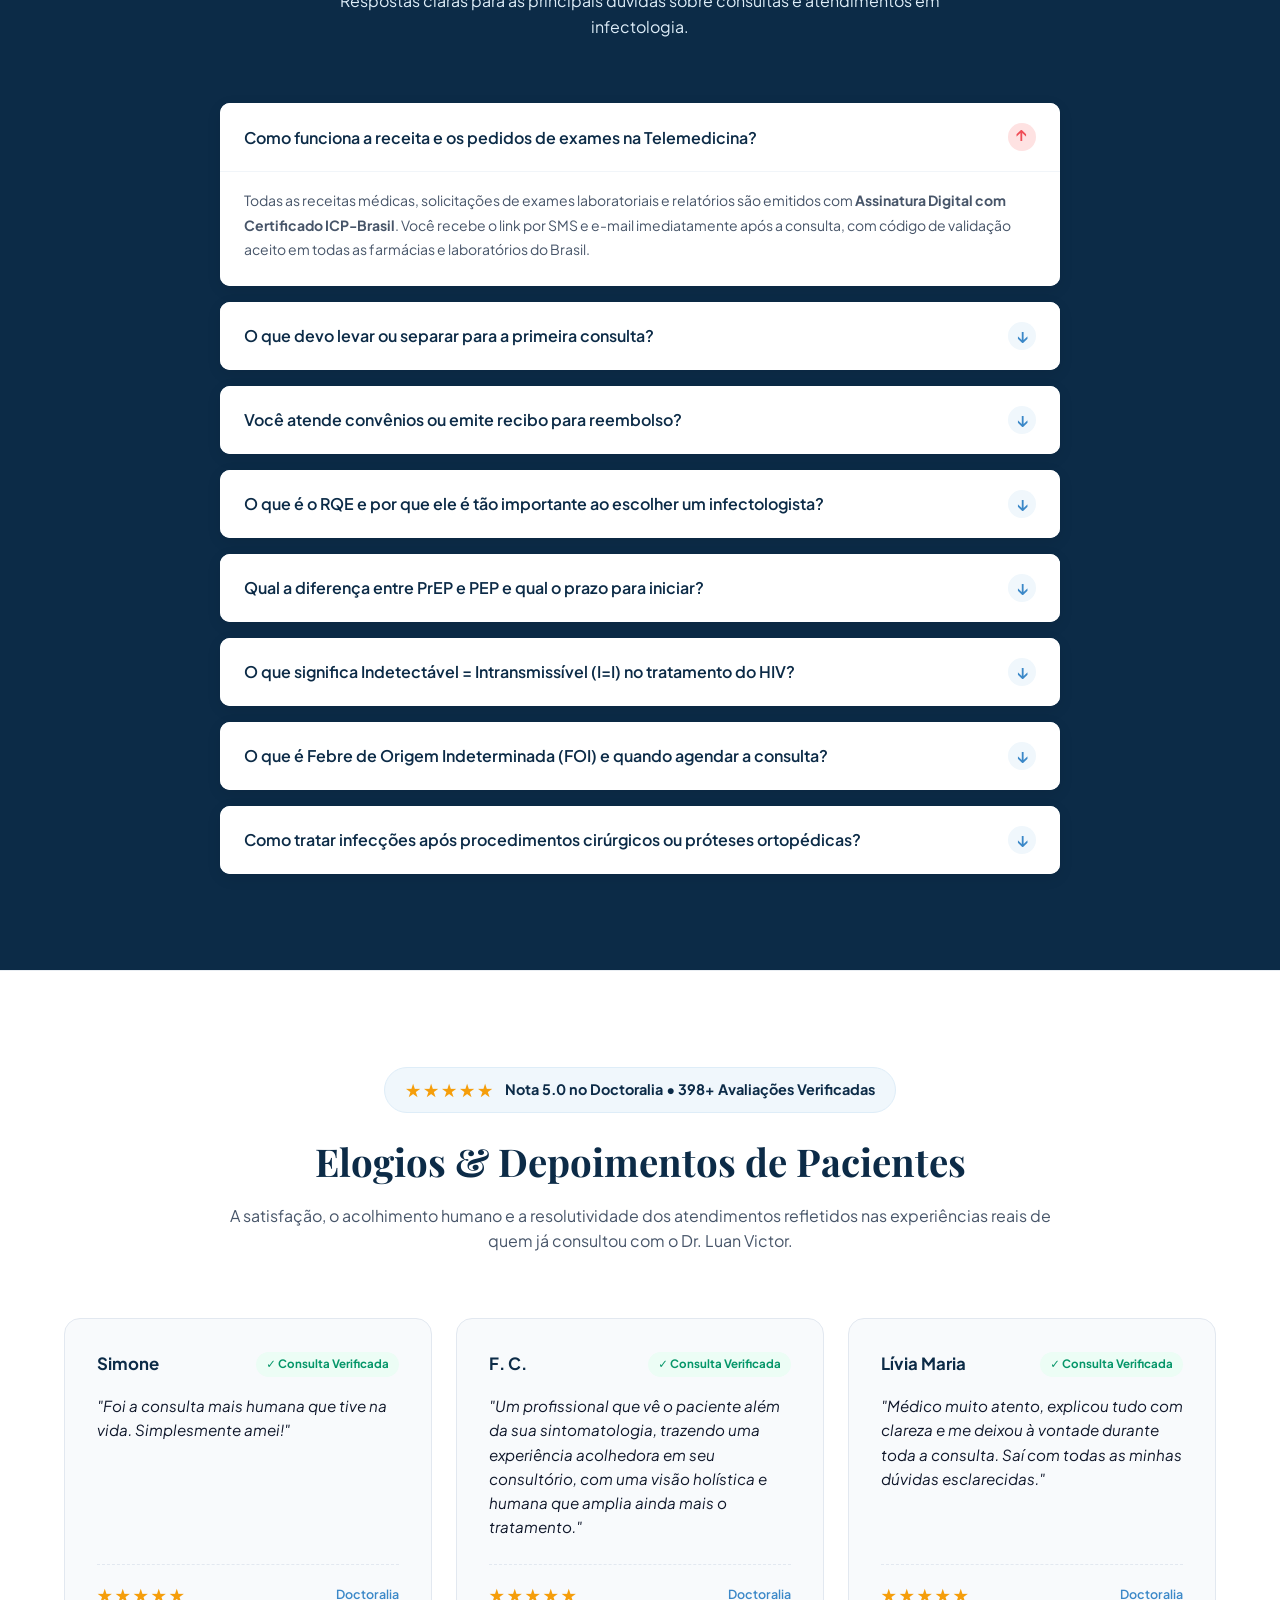
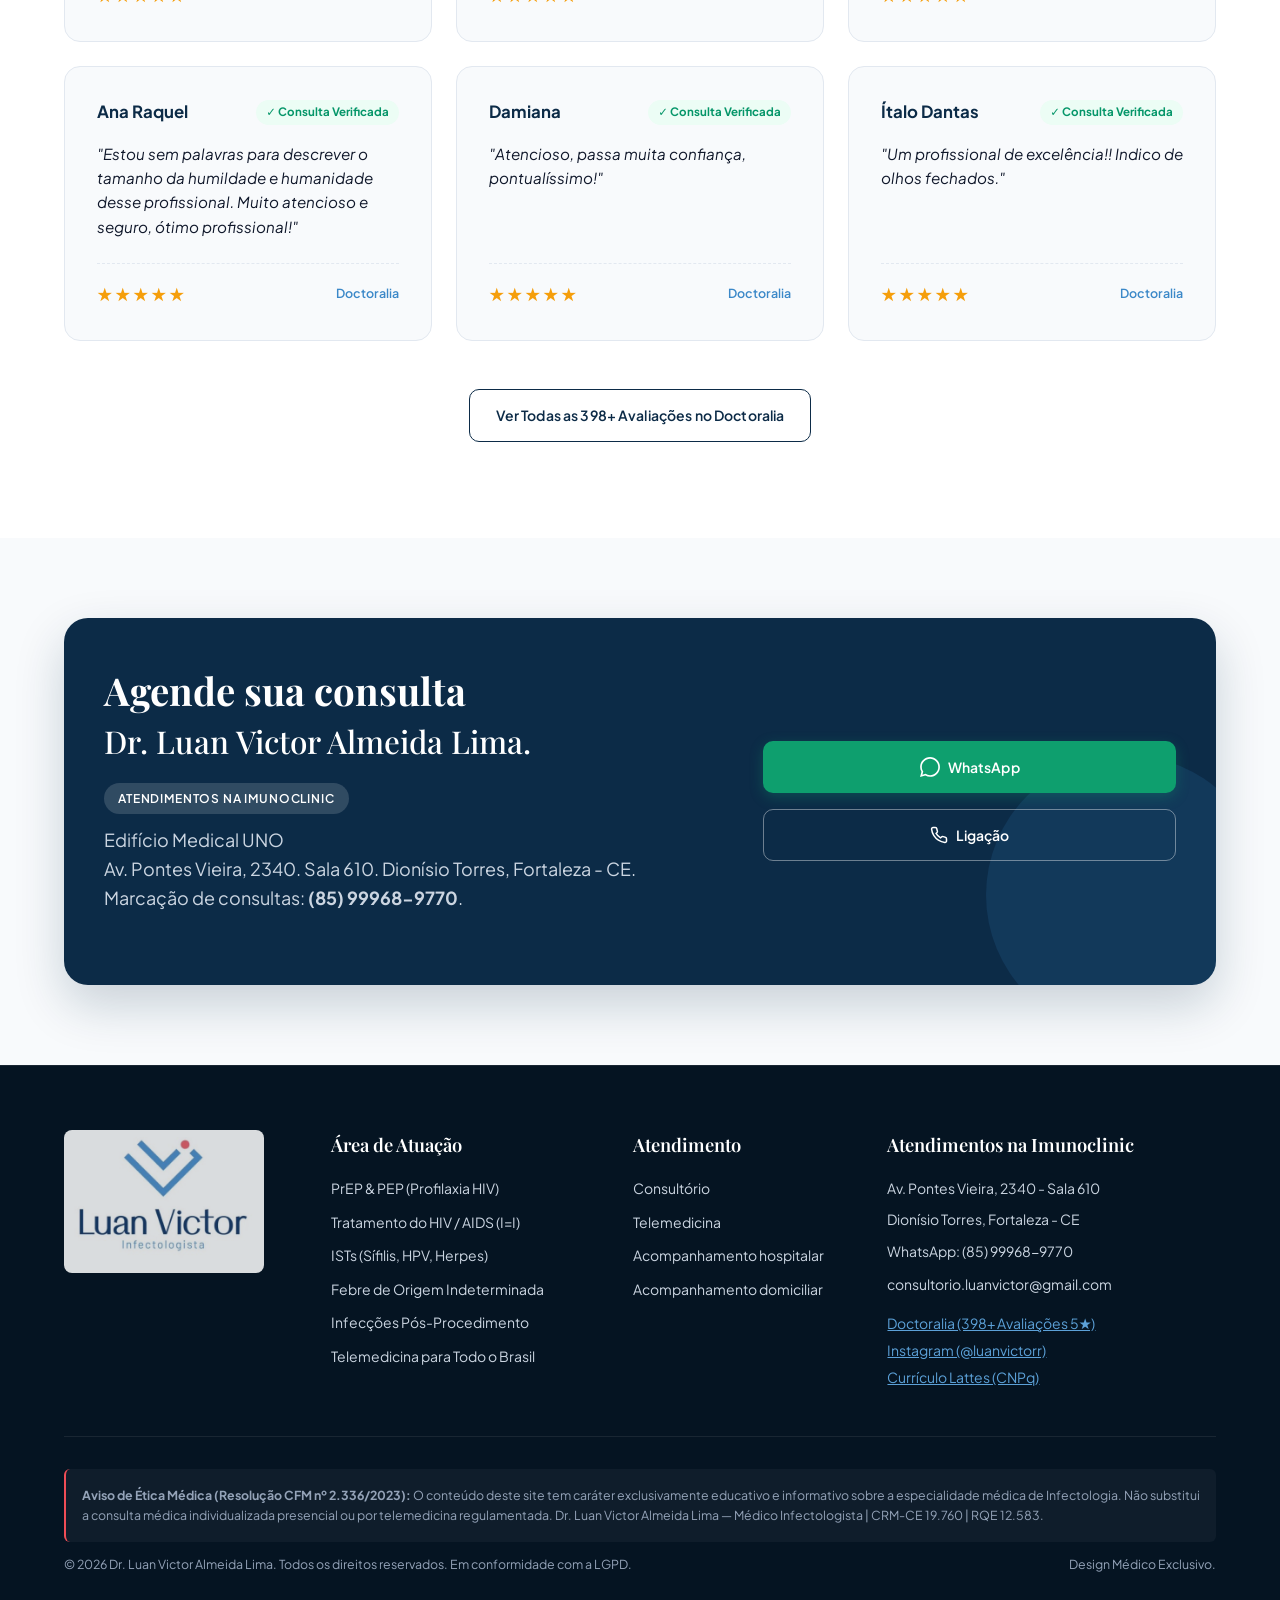
==== commit b64cf0fc: "Add Saiba mais links to specialty cards" ====
--- a/index.html
+++ b/index.html
@@ -376,6 +376,9 @@
               <a href="https://wa.me/5585999689770?text=Ol%C3%A1!%20Gostaria%20de%20agendar%20uma%20consulta%20sobre%20PrEP%2FPEP%20com%20o%20Dr.%20Luan%20Victor" class="btn btn-primary" style="width: 100%; justify-content: center;" target="_blank" rel="noopener">
                 Agendar Consulta de PrEP / PEP
               </a>
+              <a href="/prep-pep" class="btn btn-outline" style="width: 100%; justify-content: center; margin-top: 0.5rem;">
+                Saiba mais sobre PrEP &amp; PEP →
+              </a>
             </div>
           </article>
 
@@ -415,6 +418,9 @@
               <a href="https://wa.me/5585999689770?text=Ol%C3%A1!%20Gostaria%20de%20agendar%20uma%20consulta%20de%20acompanhamento%20de%20HIV%20com%20o%20Dr.%20Luan%20Victor" class="btn btn-primary" style="width: 100%; justify-content: center;" target="_blank" rel="noopener">
                 Agendar Acompanhamento de HIV
               </a>
+              <a href="/hiv" class="btn btn-outline" style="width: 100%; justify-content: center; margin-top: 0.5rem;">
+                Saiba mais sobre Tratamento do HIV →
+              </a>
             </div>
           </article>
 
@@ -453,6 +459,9 @@
             <div class="specialty-card-action">
               <a href="https://wa.me/5585999689770?text=Ol%C3%A1!%20Gostaria%20de%20agendar%20uma%20consulta%20para%20investiga%C3%A7%C3%A3o%20de%20ISTs%20com%20o%20Dr.%20Luan%20Victor" class="btn btn-primary" style="width: 100%; justify-content: center;" target="_blank" rel="noopener">
                 Agendar Avaliação de ISTs
+              </a>
+              <a href="/ists" class="btn btn-outline" style="width: 100%; justify-content: center; margin-top: 0.5rem;">
+                Saiba mais sobre ISTs →
               </a>
             </div>
           </article>
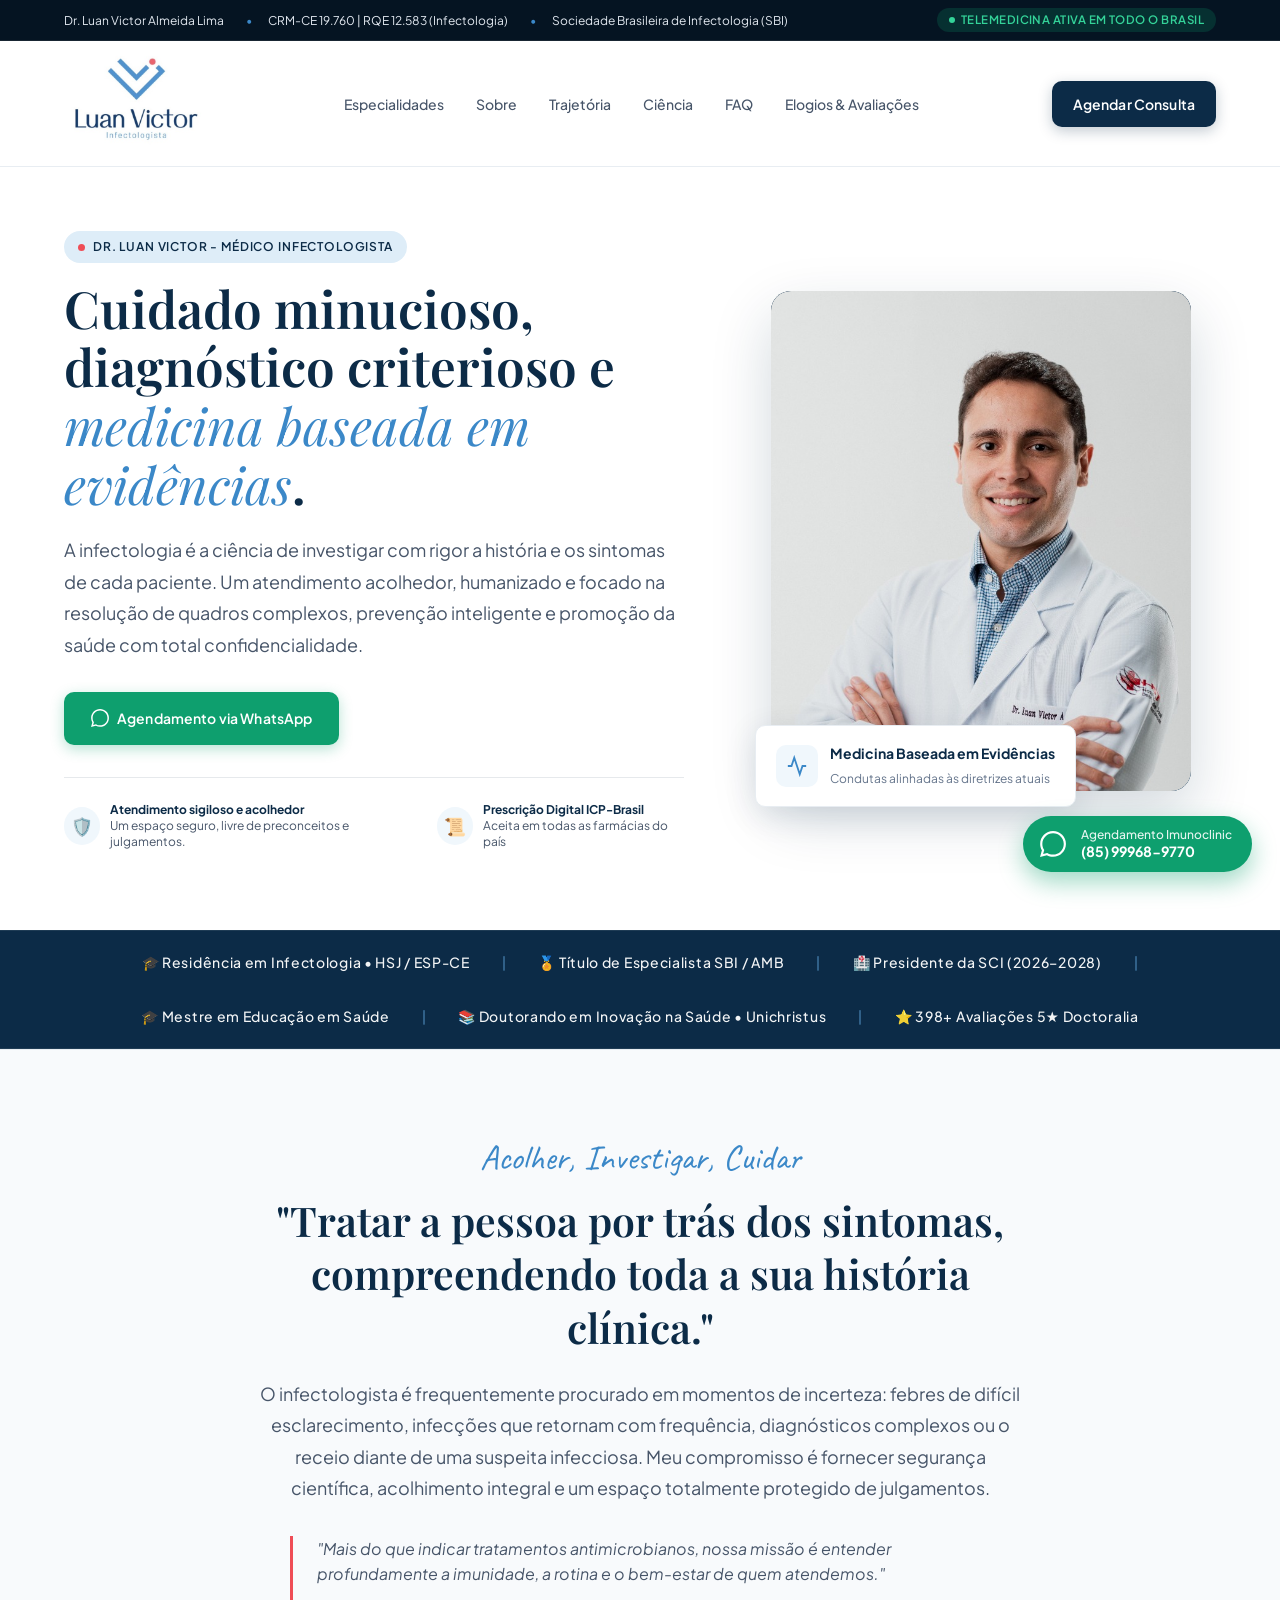
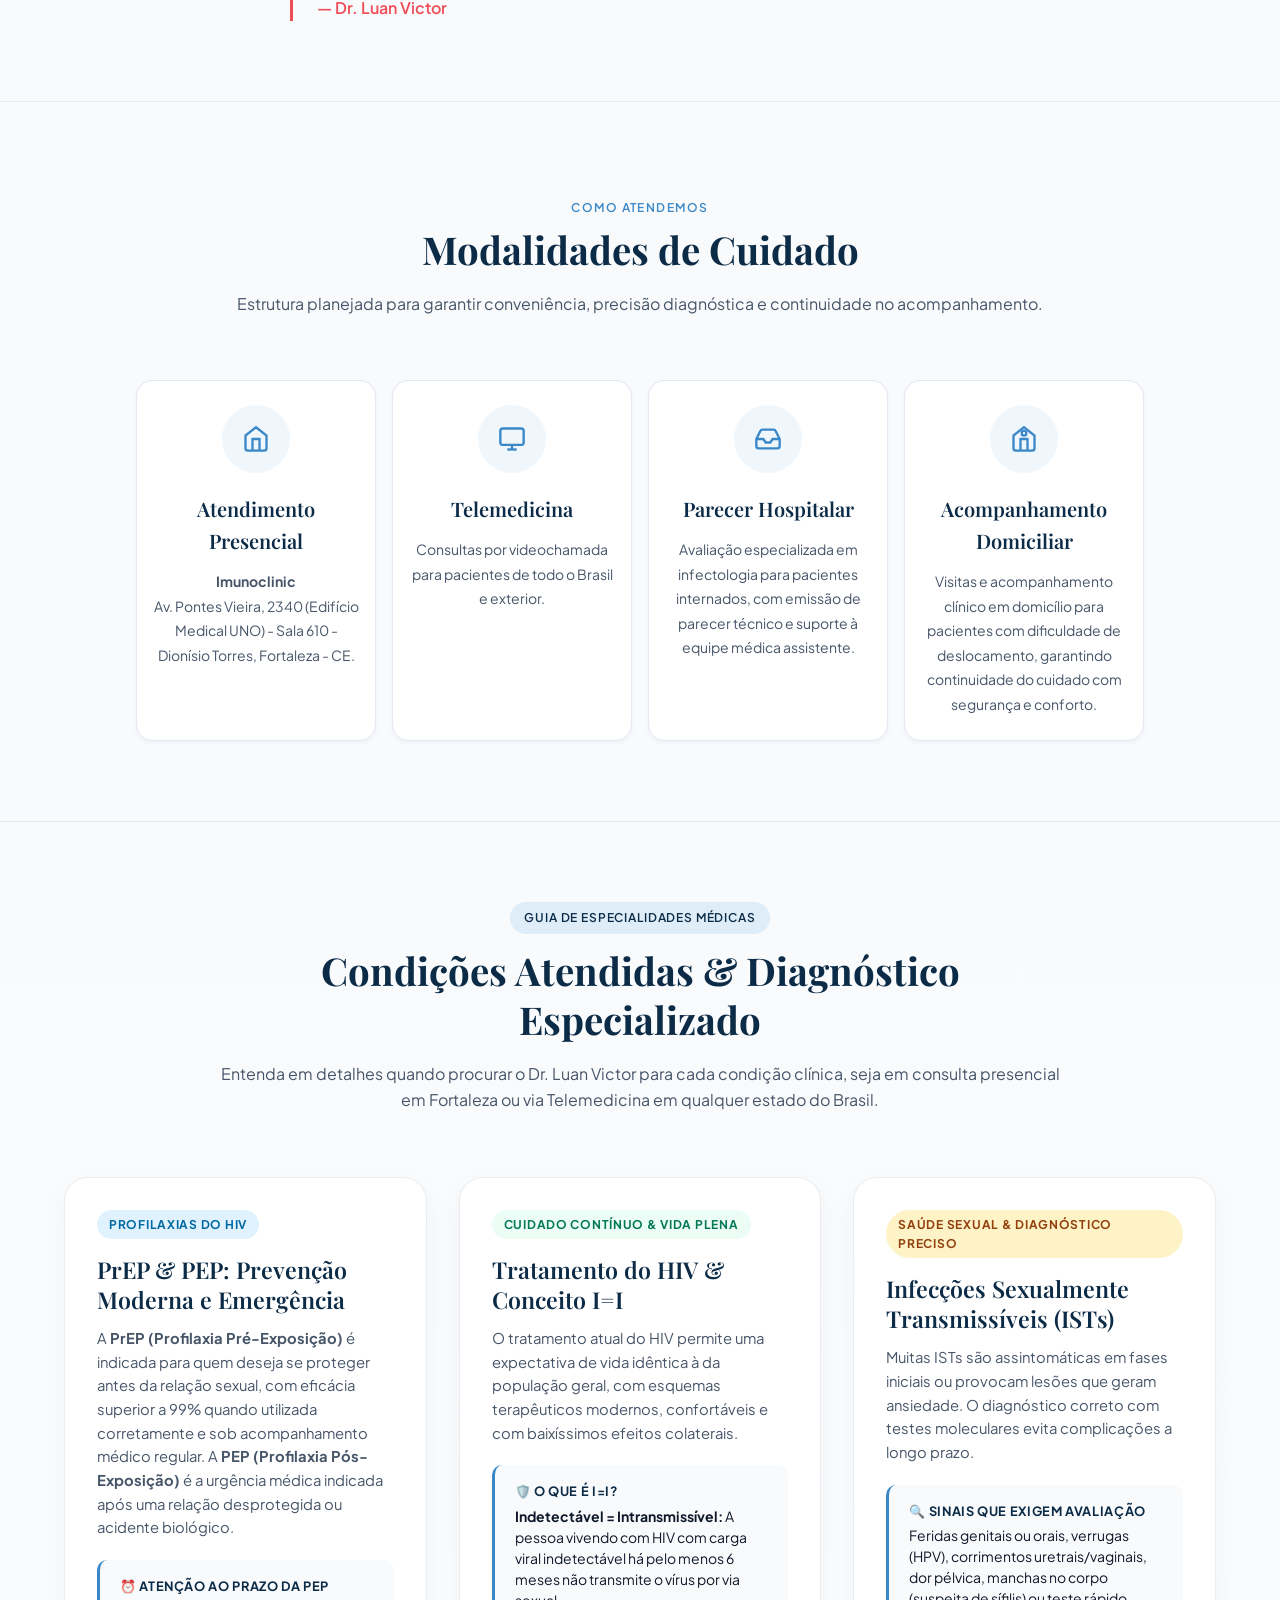
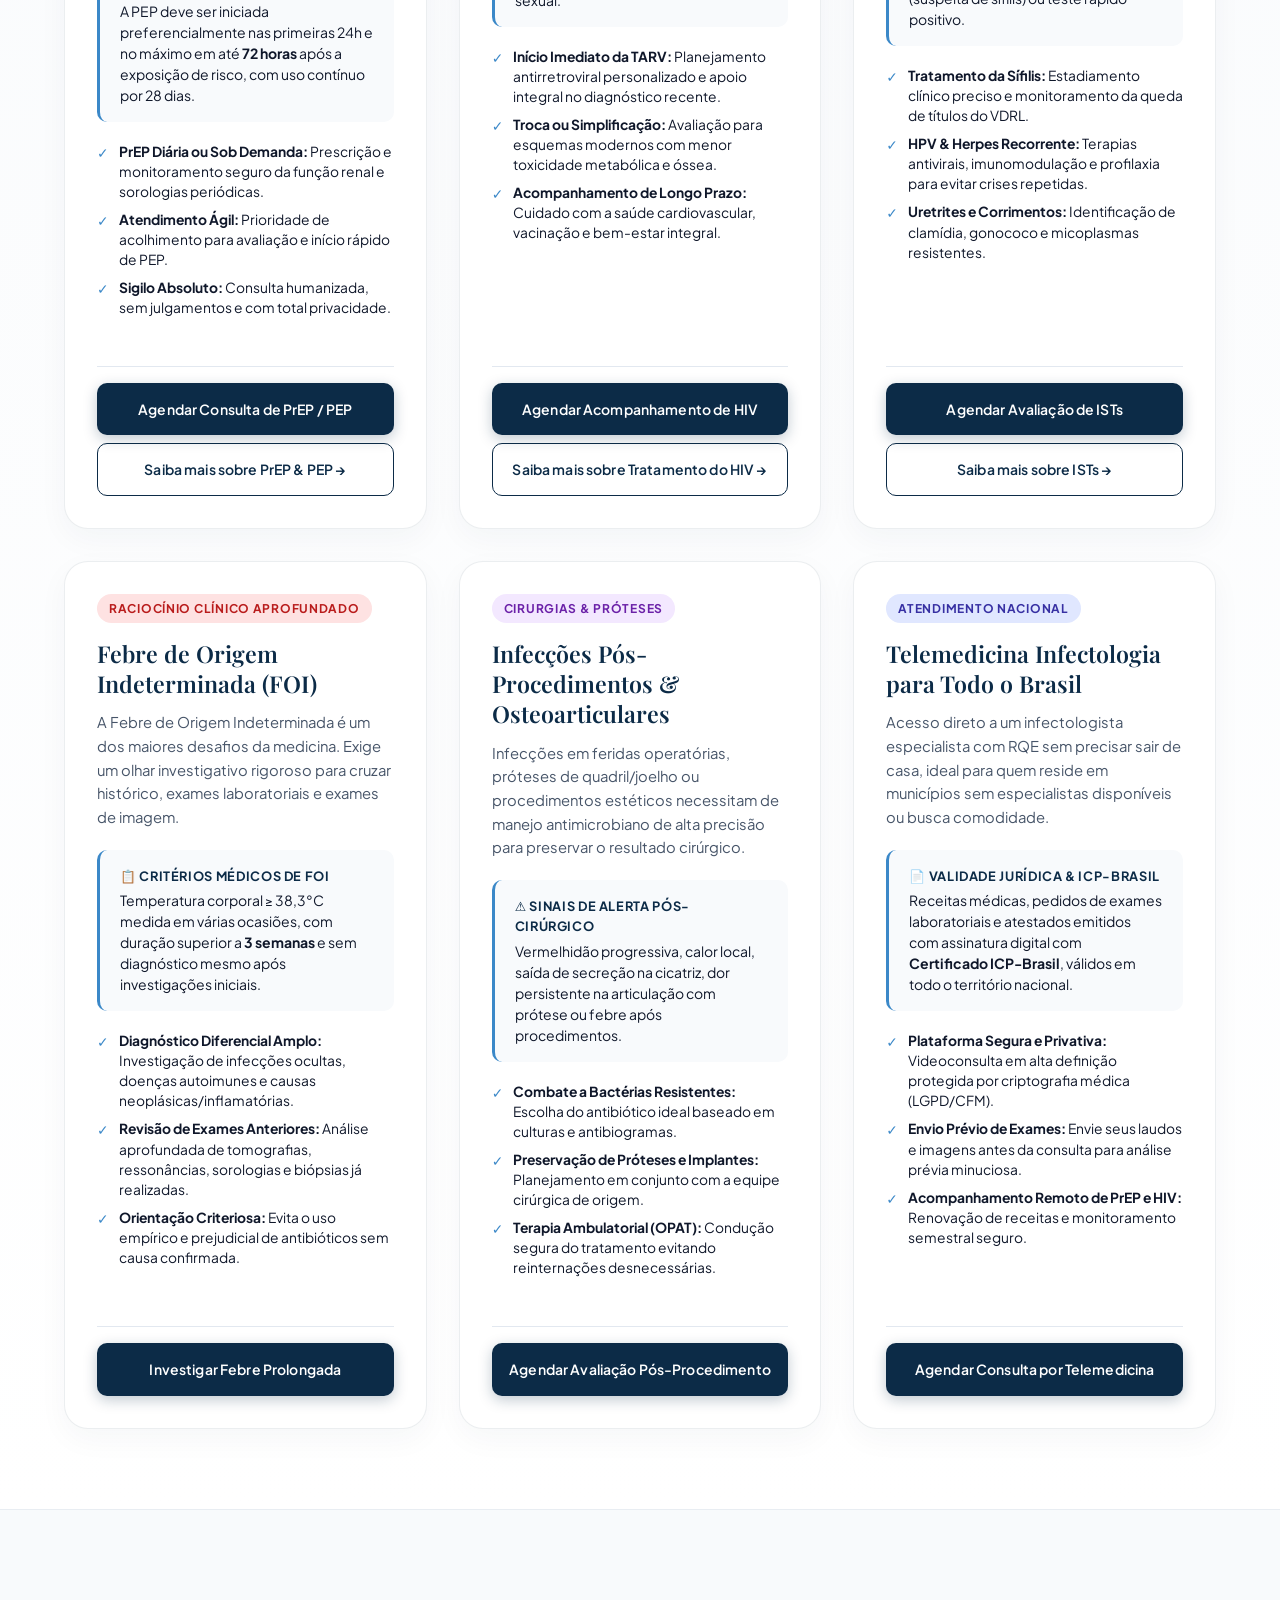
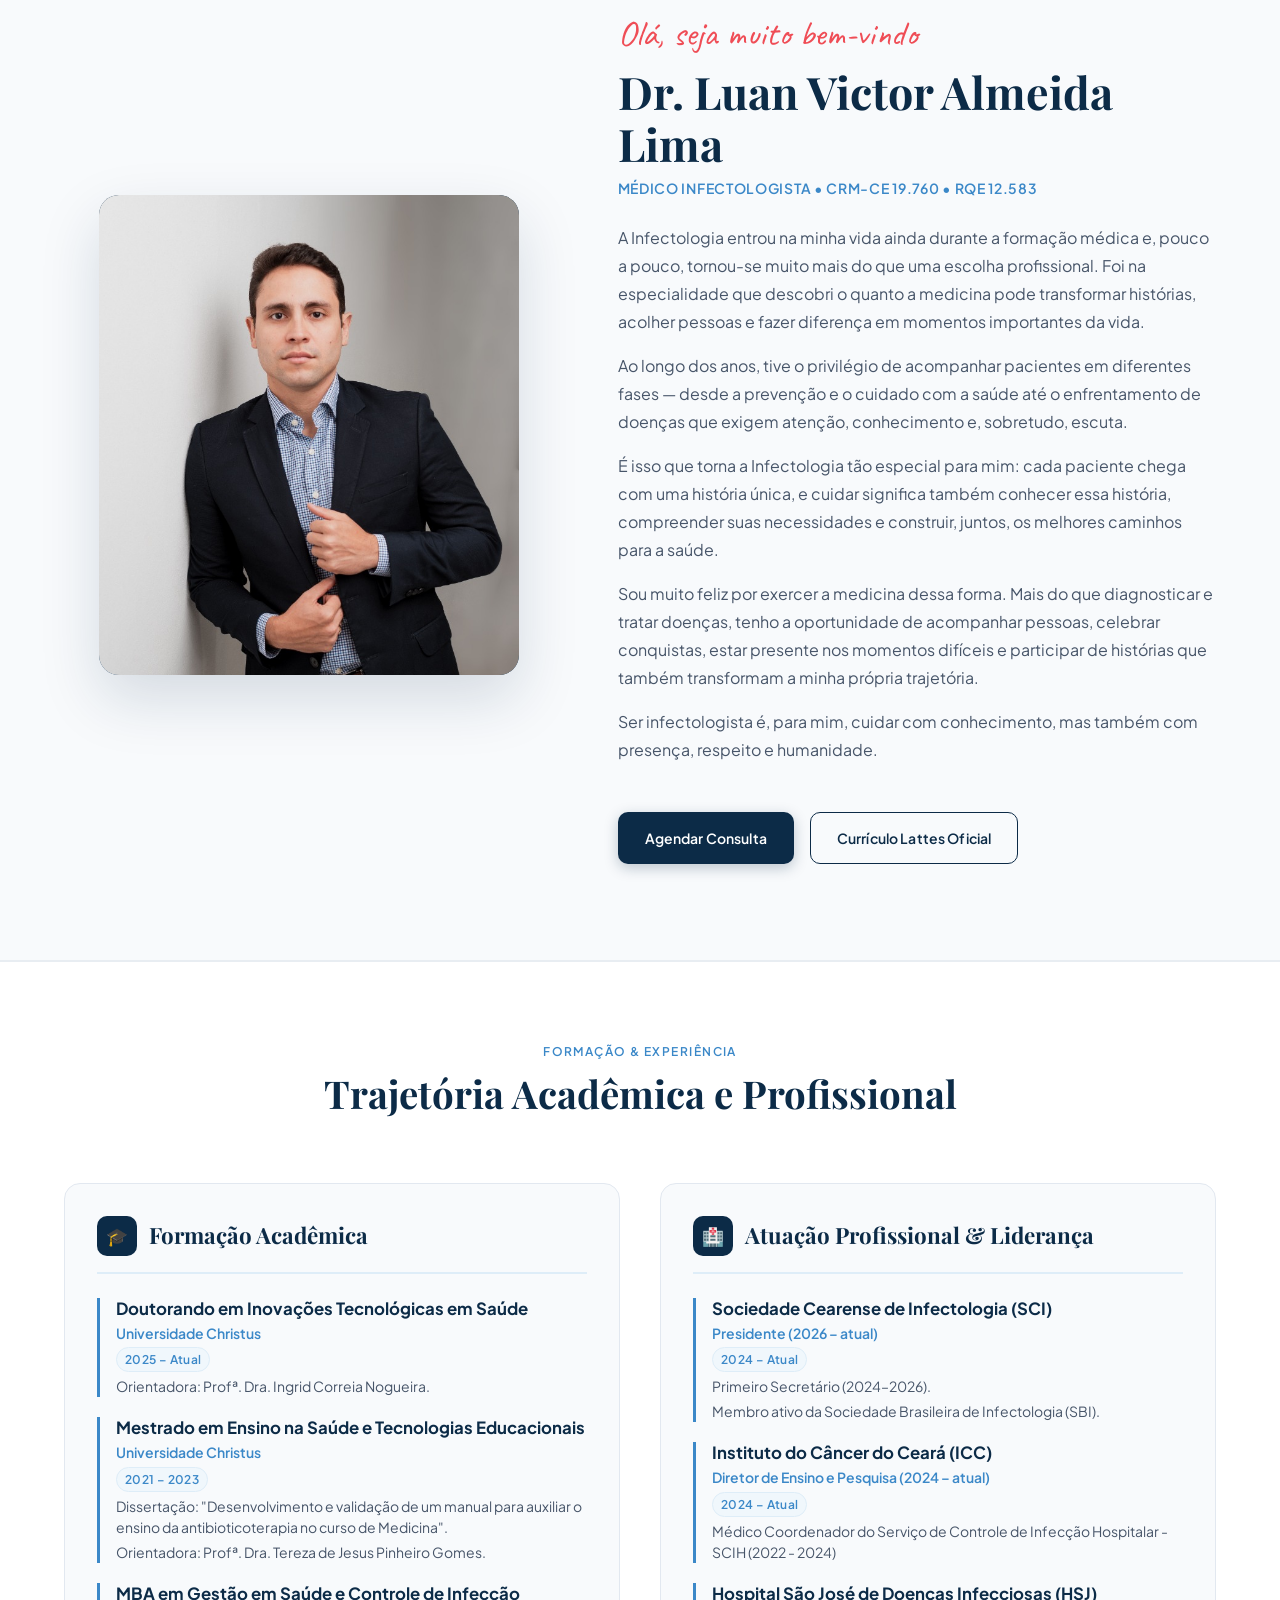
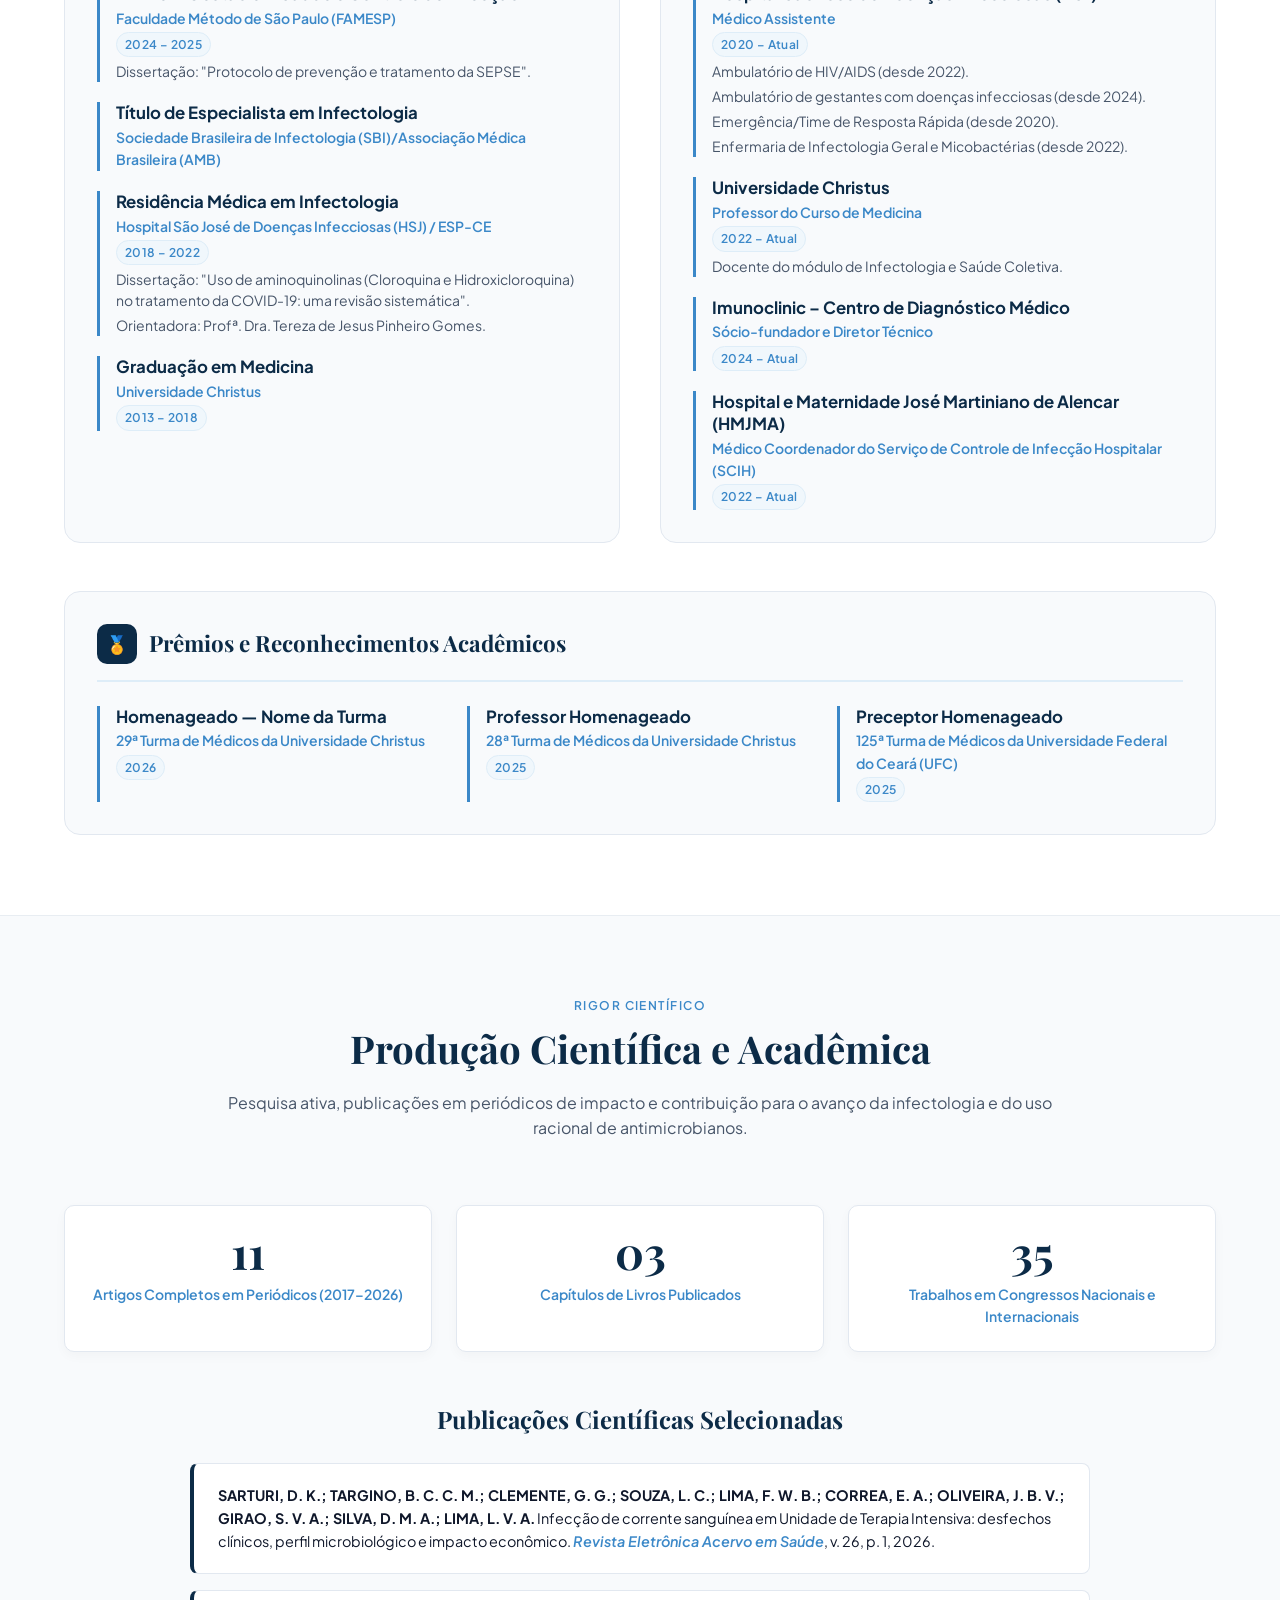
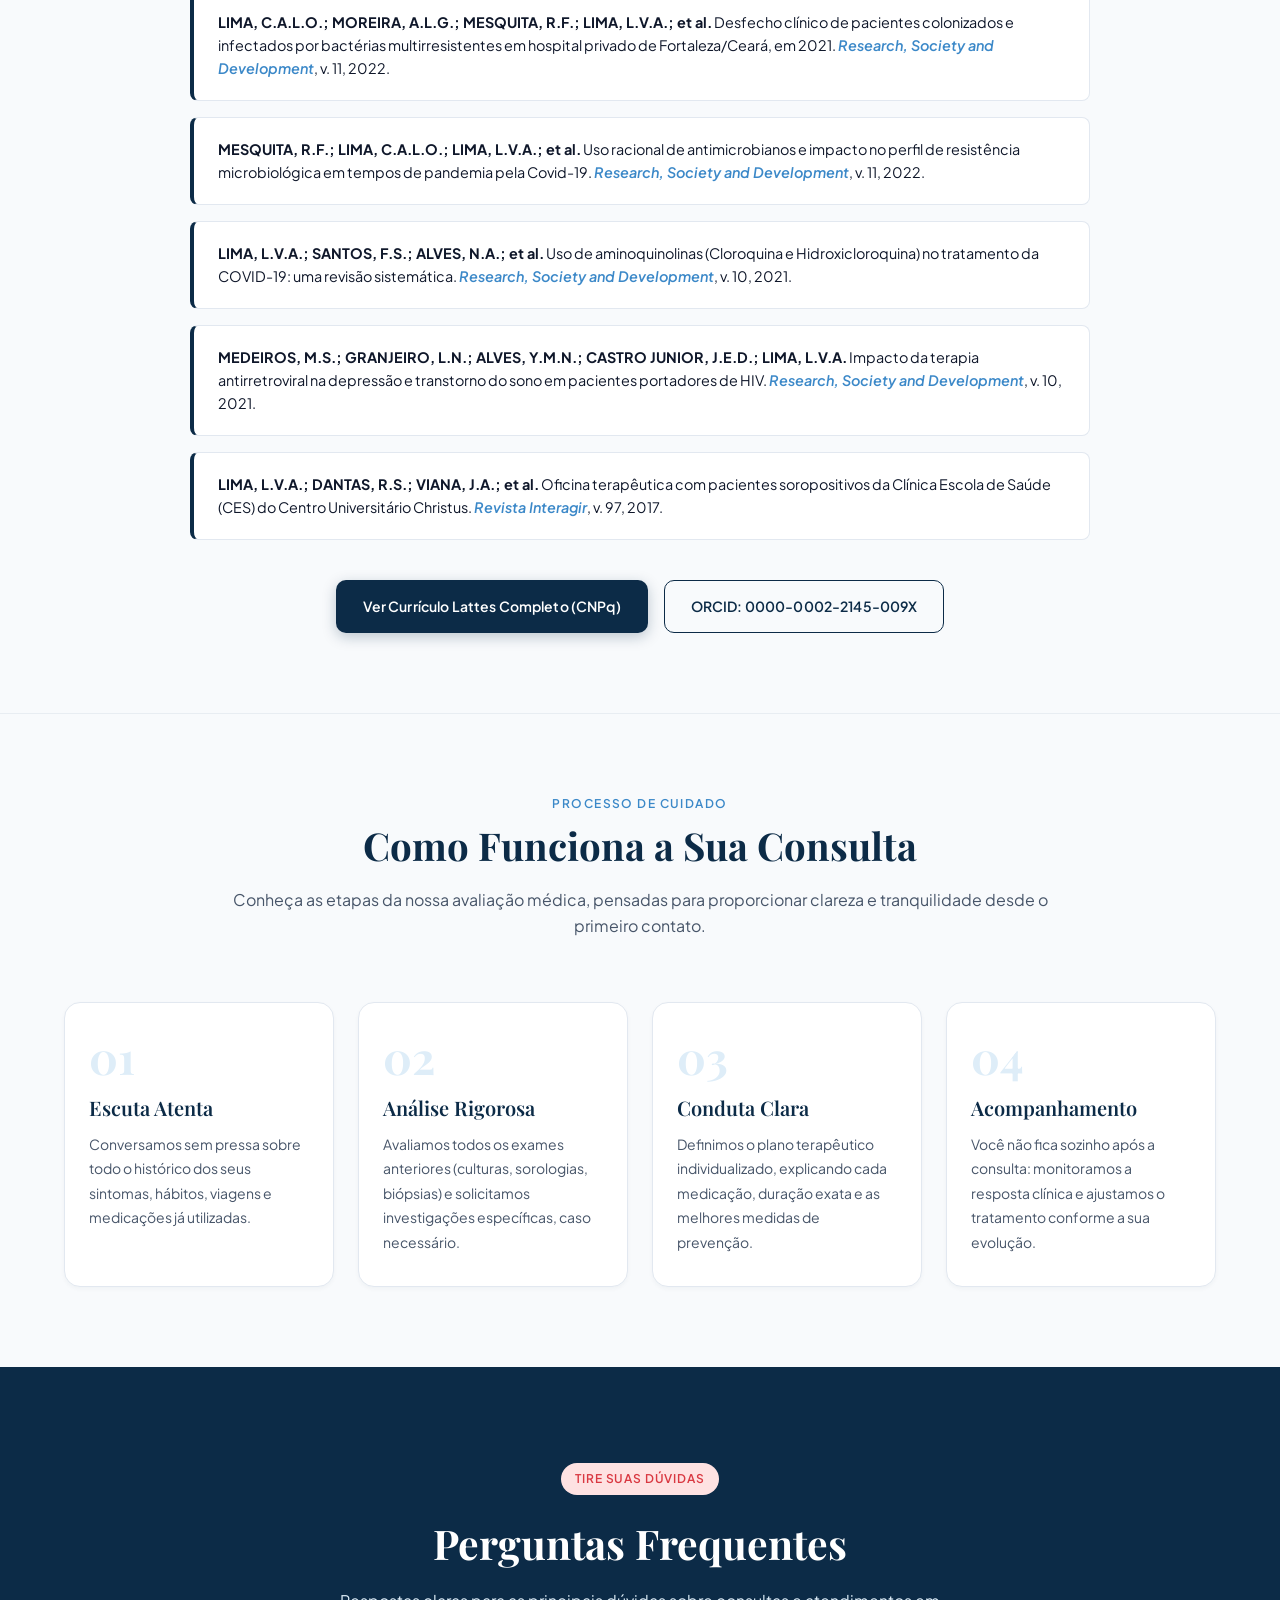
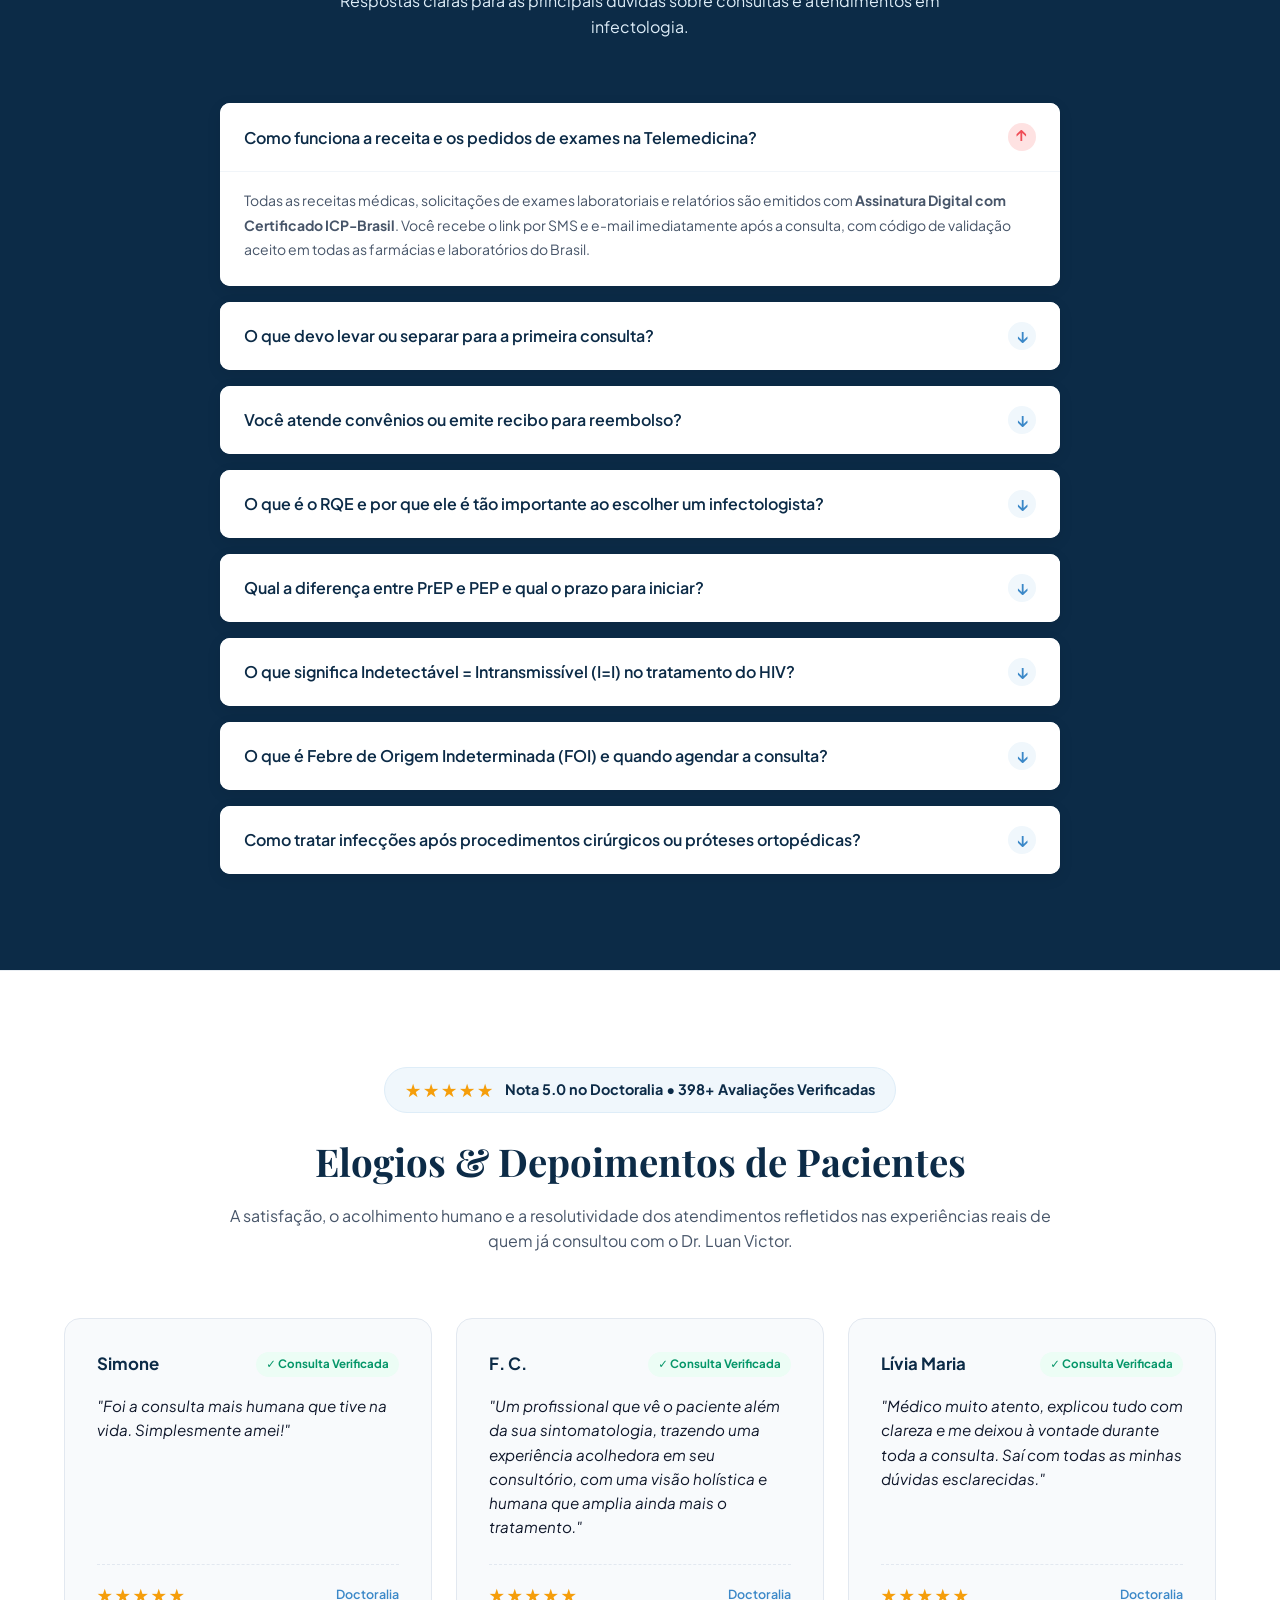
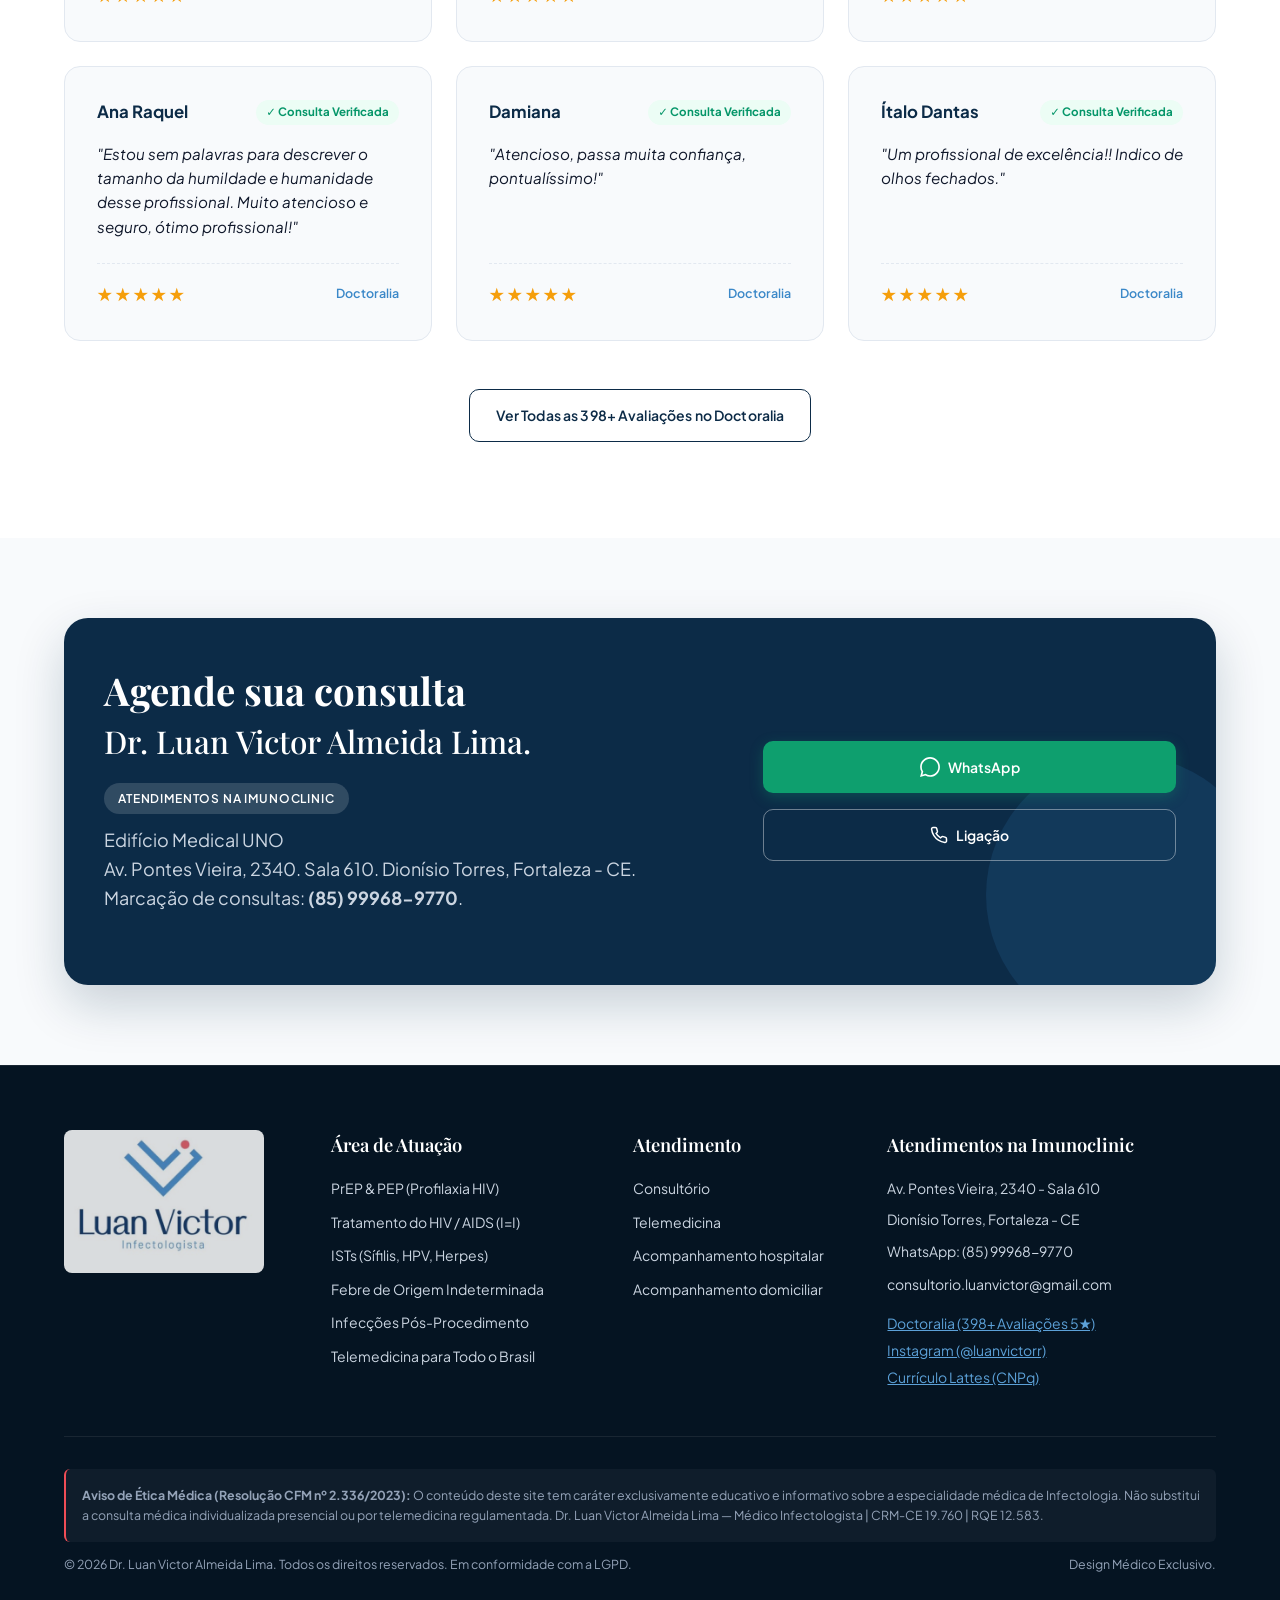
==== commit c2471c0a: "Update credentials banner: SCI 2026-2028, Mestre em Educação em Saúde, Doutorando em Inovação na Saú" ====
--- a/index.html
+++ b/index.html
@@ -236,9 +236,11 @@
         <span class="cred-divider">|</span>
         <div class="cred-item">🏅 Título de Especialista SBI / AMB</div>
         <span class="cred-divider">|</span>
-        <div class="cred-item">🏥 Presidente da SCI 2026</div>
+        <div class="cred-item">🏥 Presidente da SCI (2026–2028)</div>
         <span class="cred-divider">|</span>
-        <div class="cred-item">📚 Doutorando em Saúde • Unichristus</div>
+        <div class="cred-item">🎓 Mestre em Educação em Saúde</div>
+        <span class="cred-divider">|</span>
+        <div class="cred-item">📚 Doutorando em Inovação na Saúde • Unichristus</div>
         <span class="cred-divider">|</span>
         <div class="cred-item">⭐ 398+ Avaliações 5★ Doctoralia</div>
       </div>
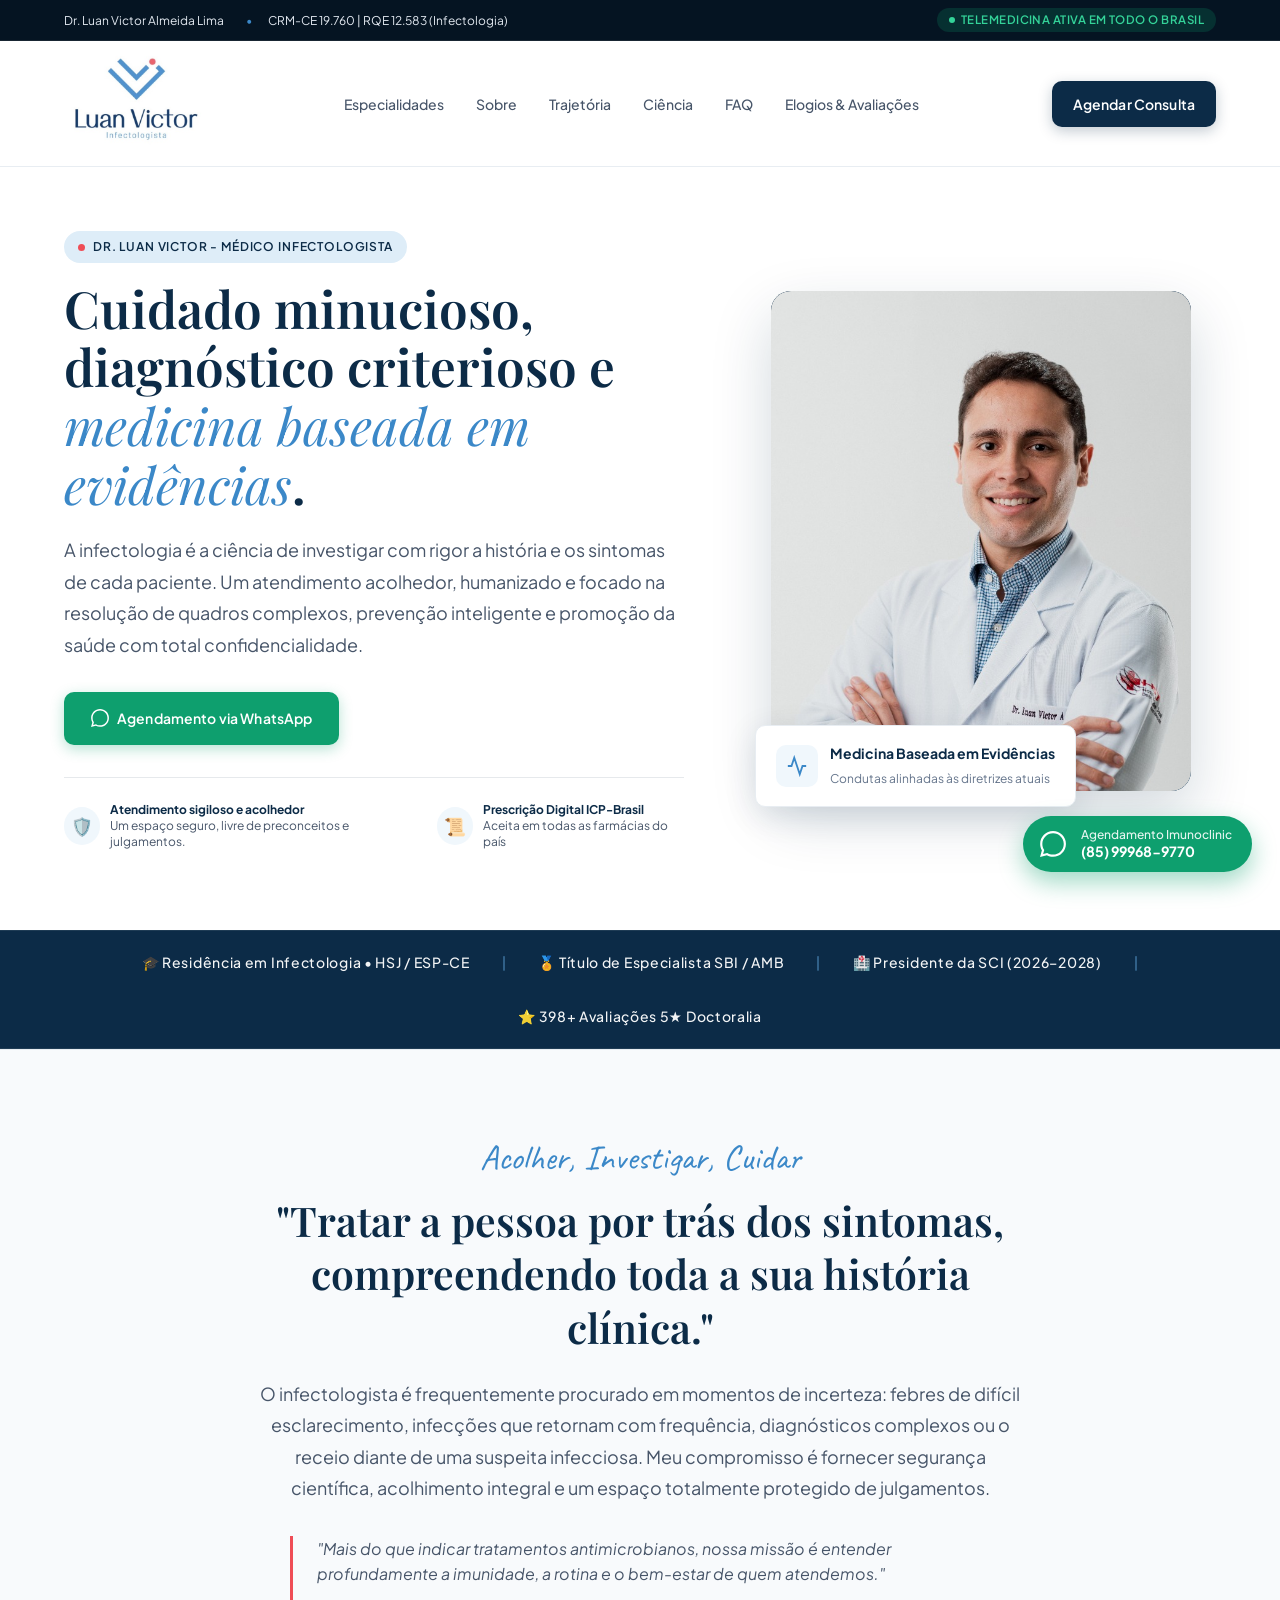
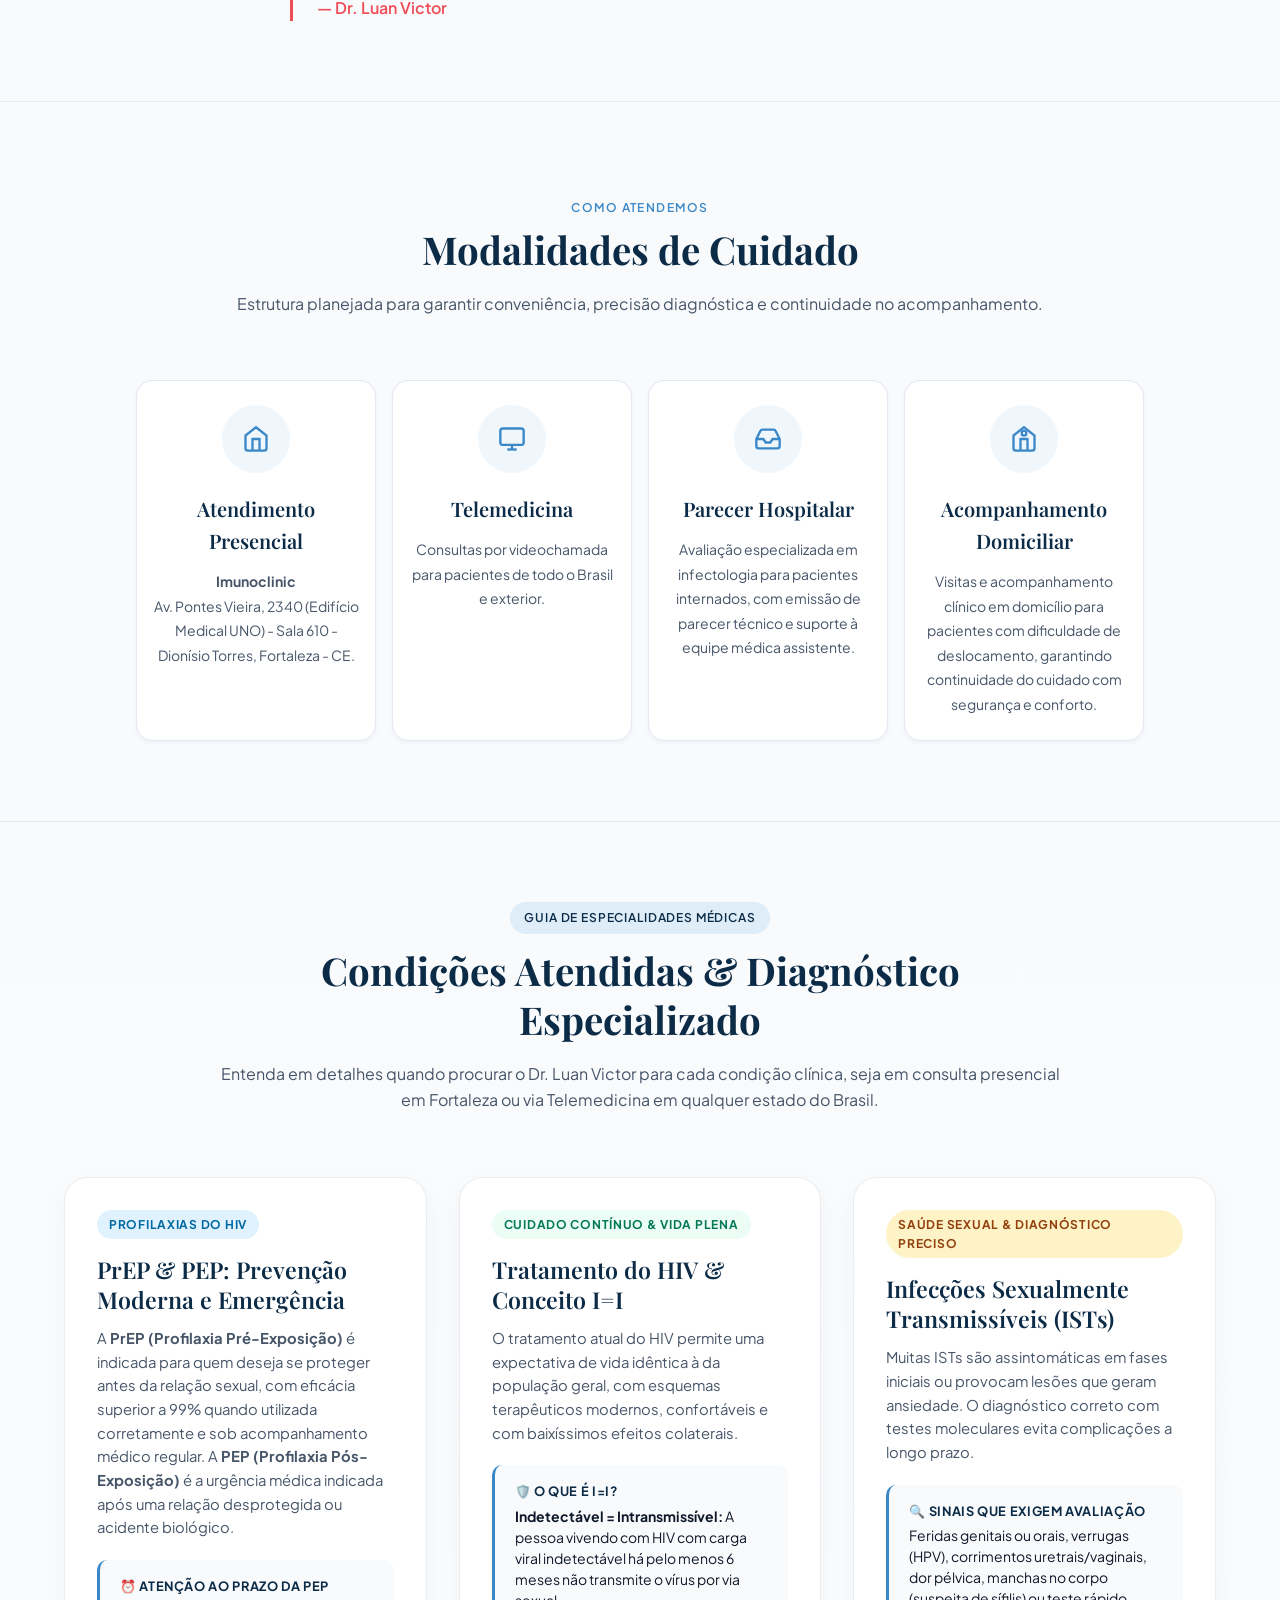
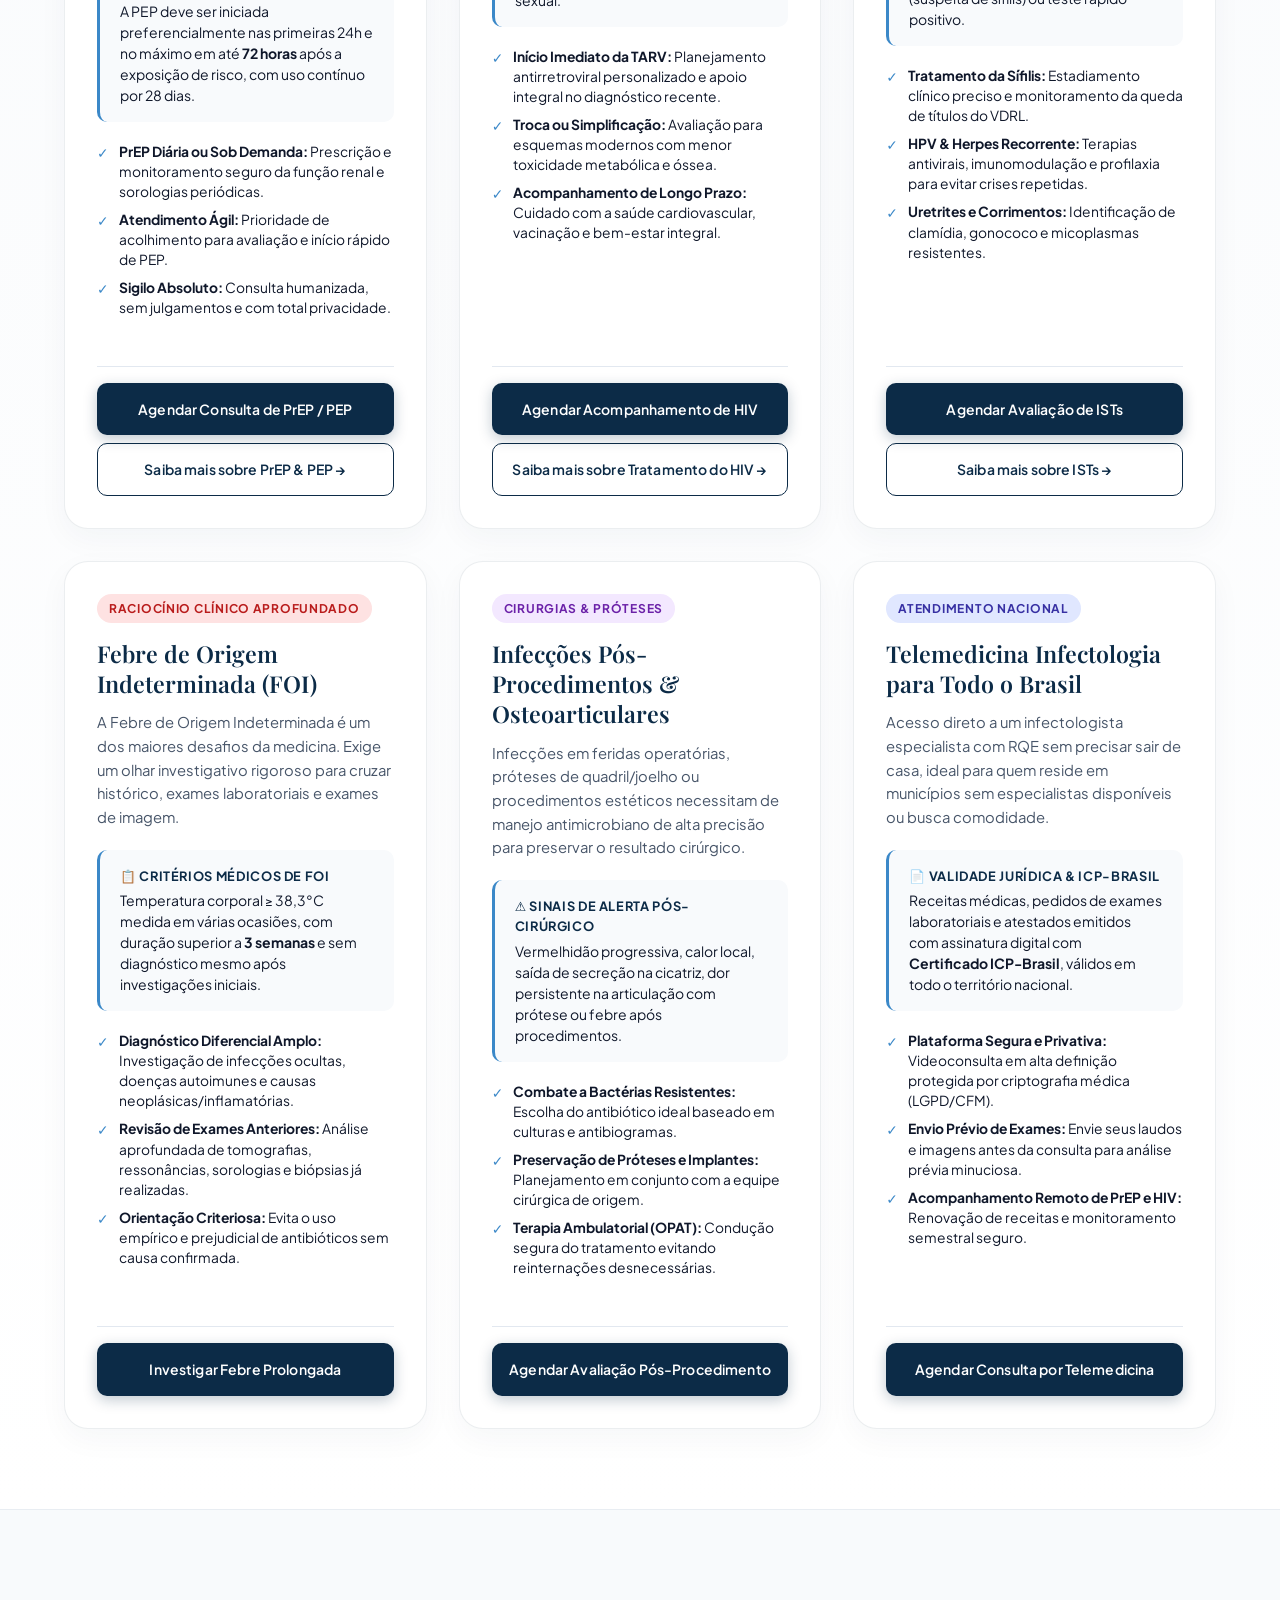
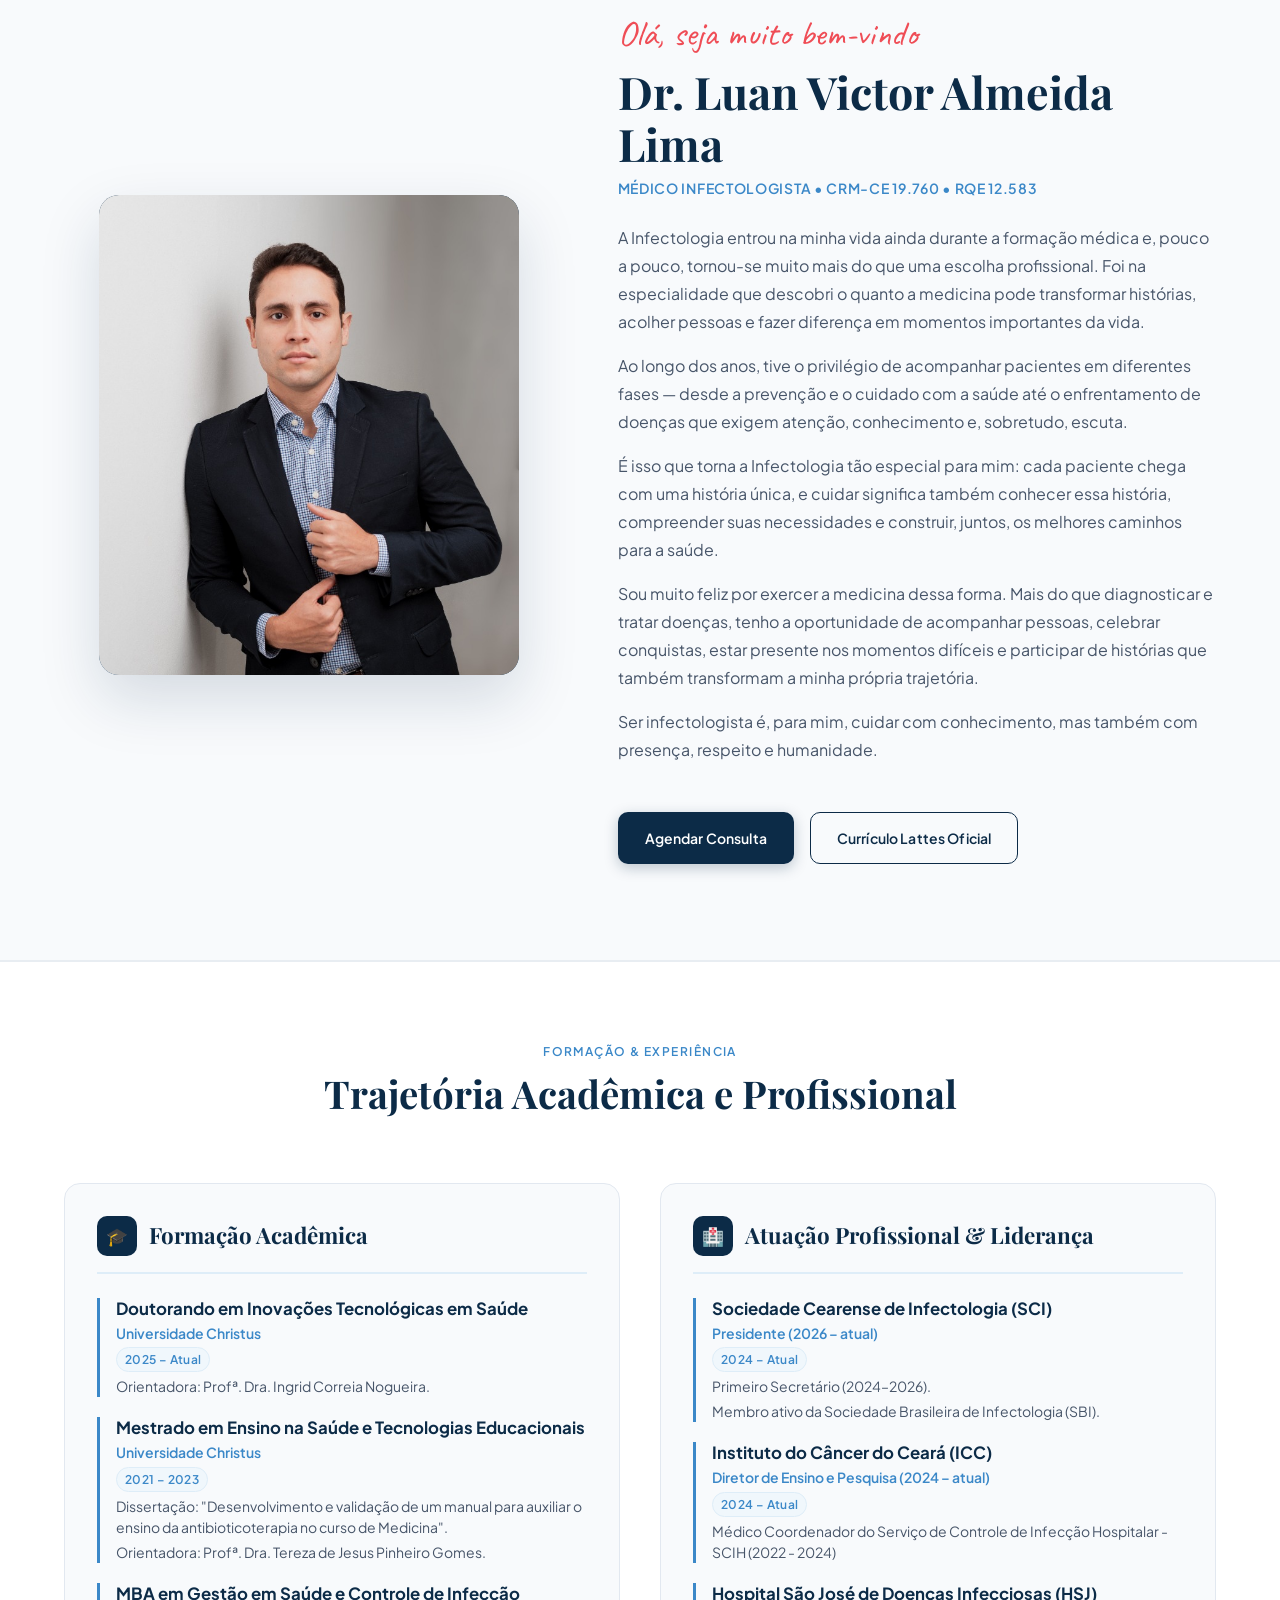
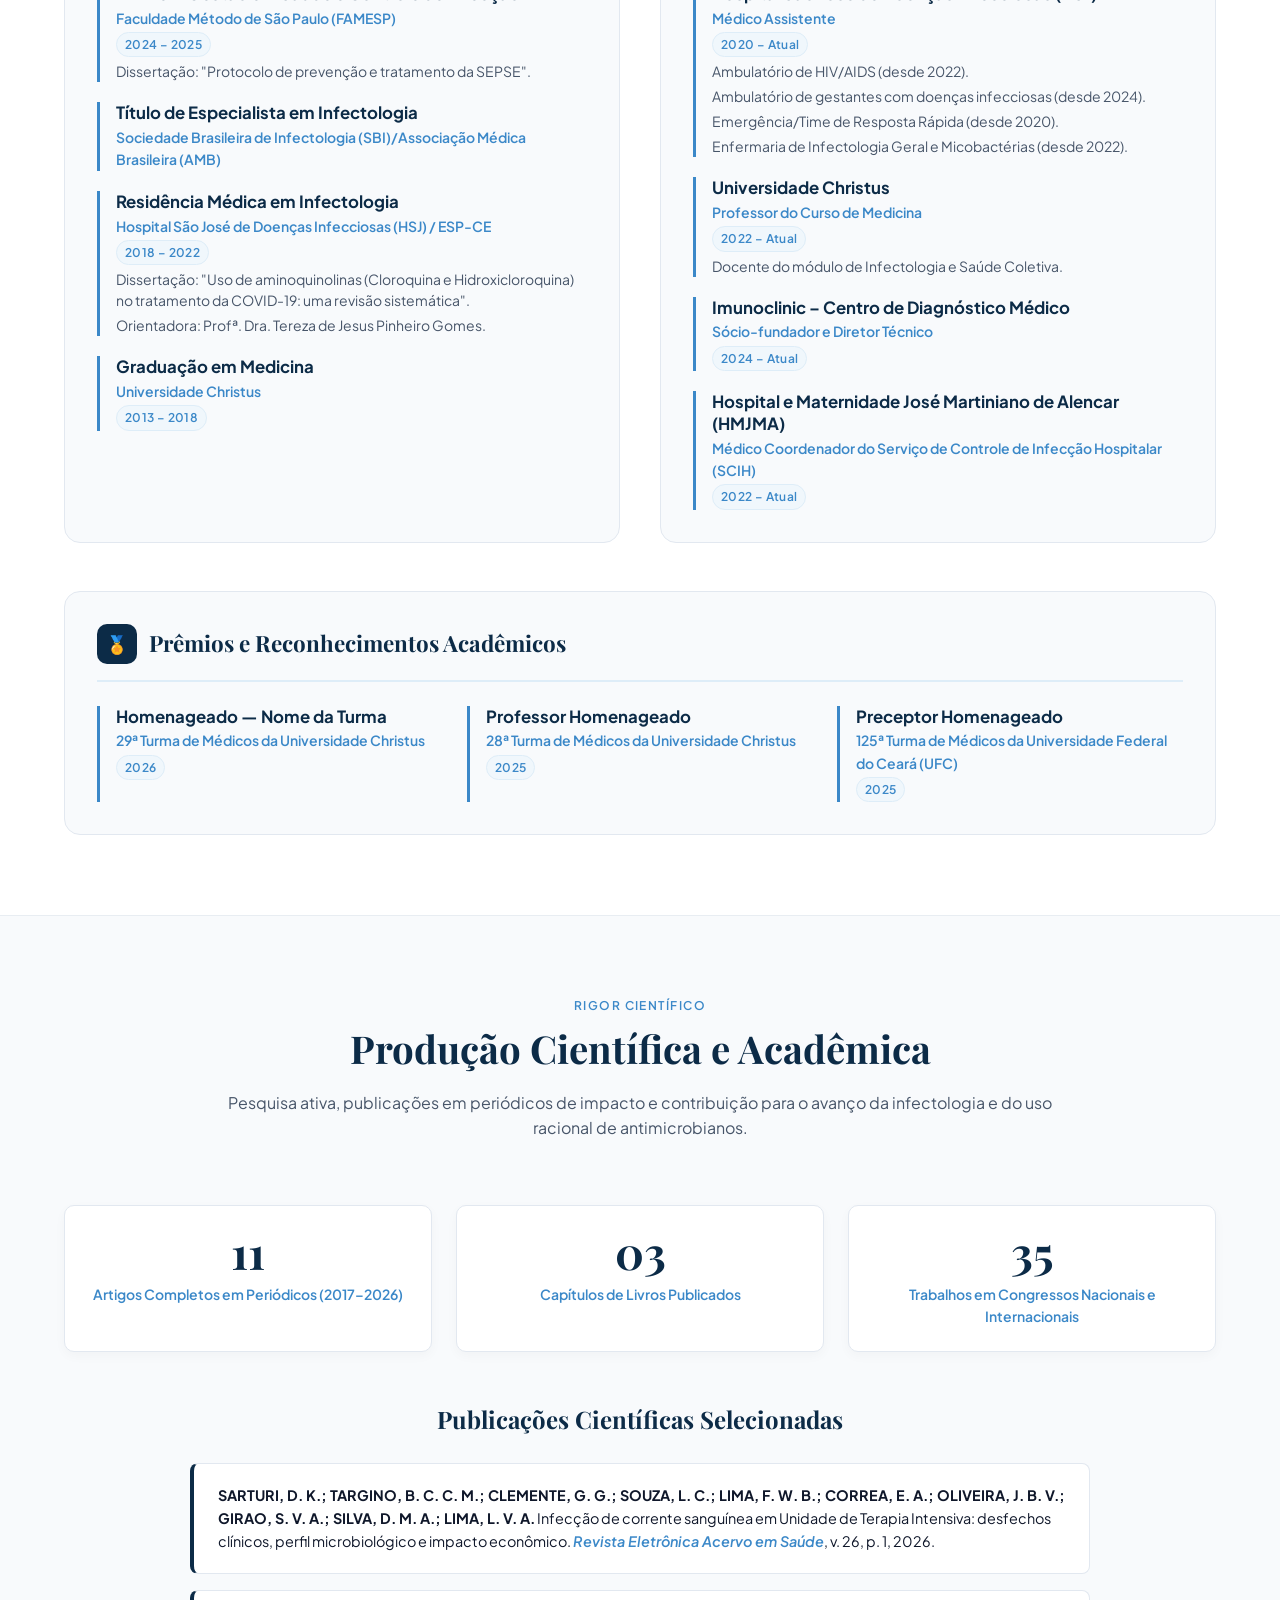
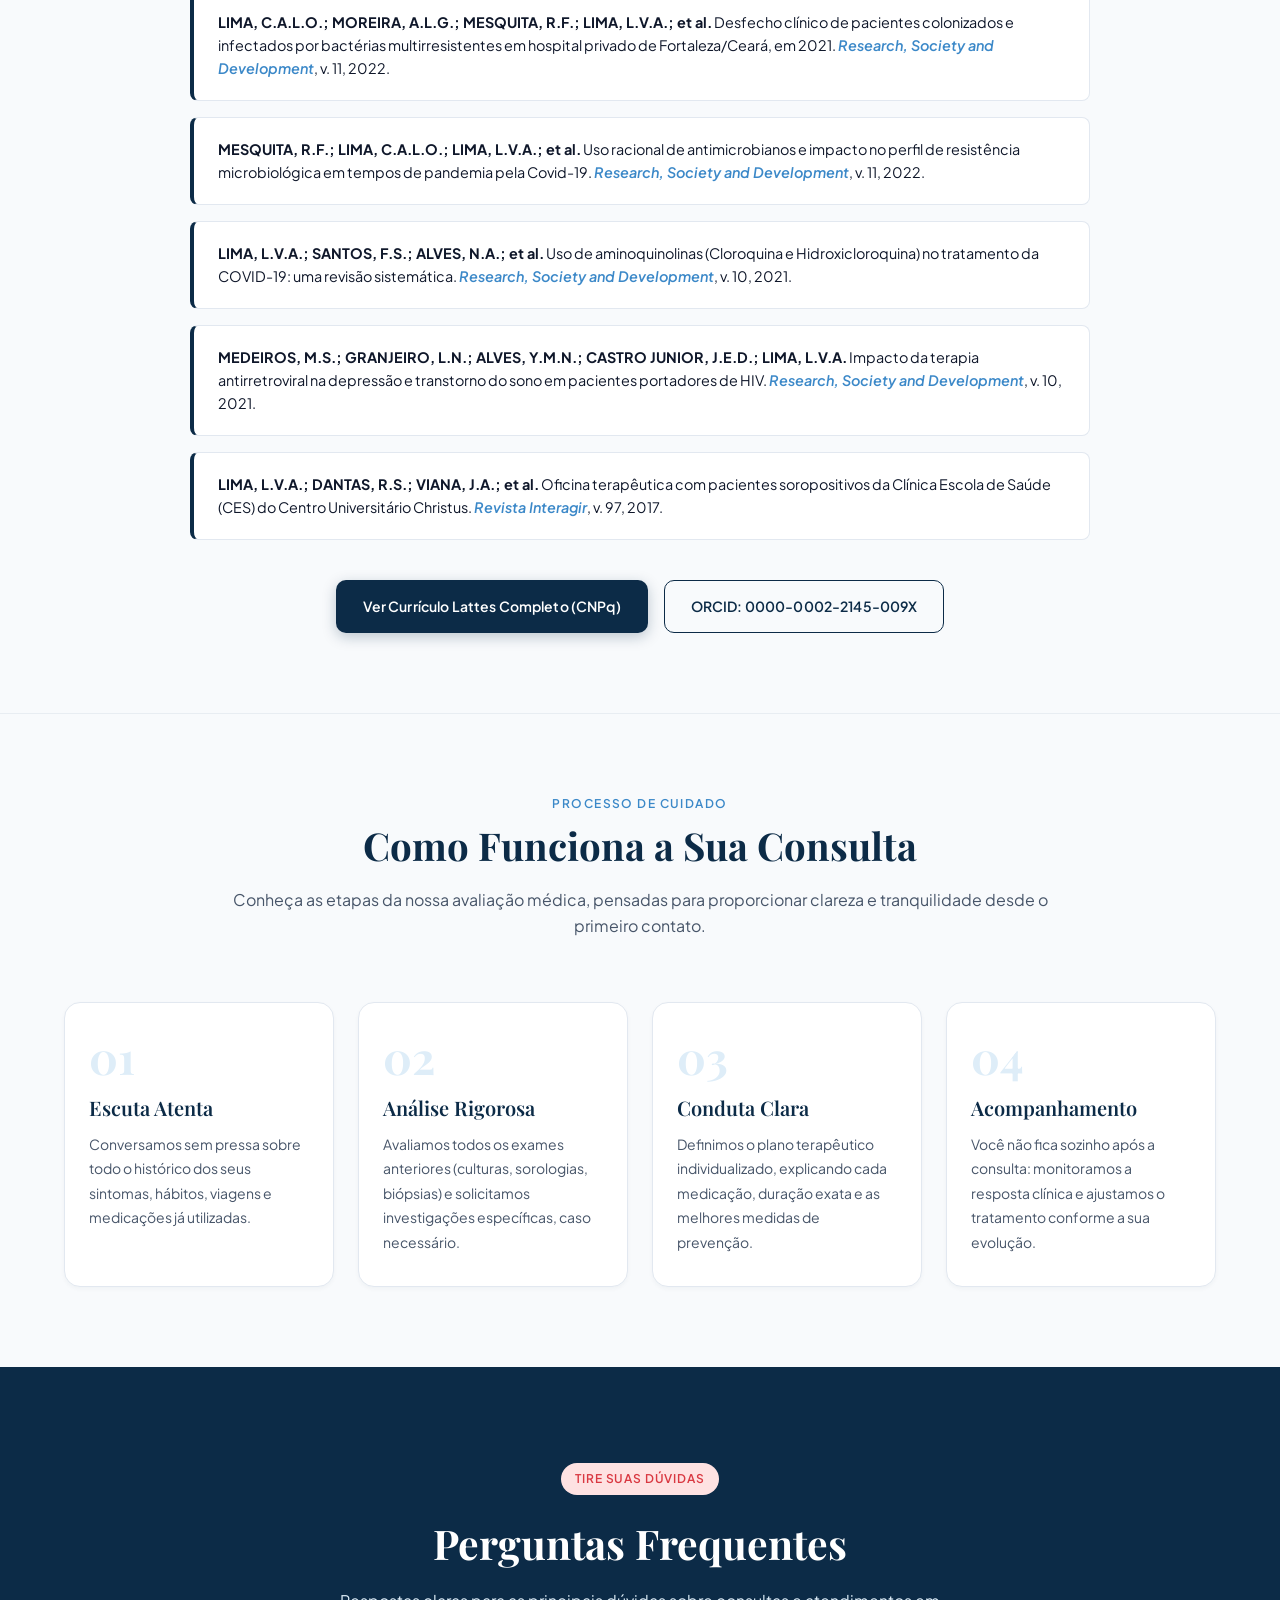
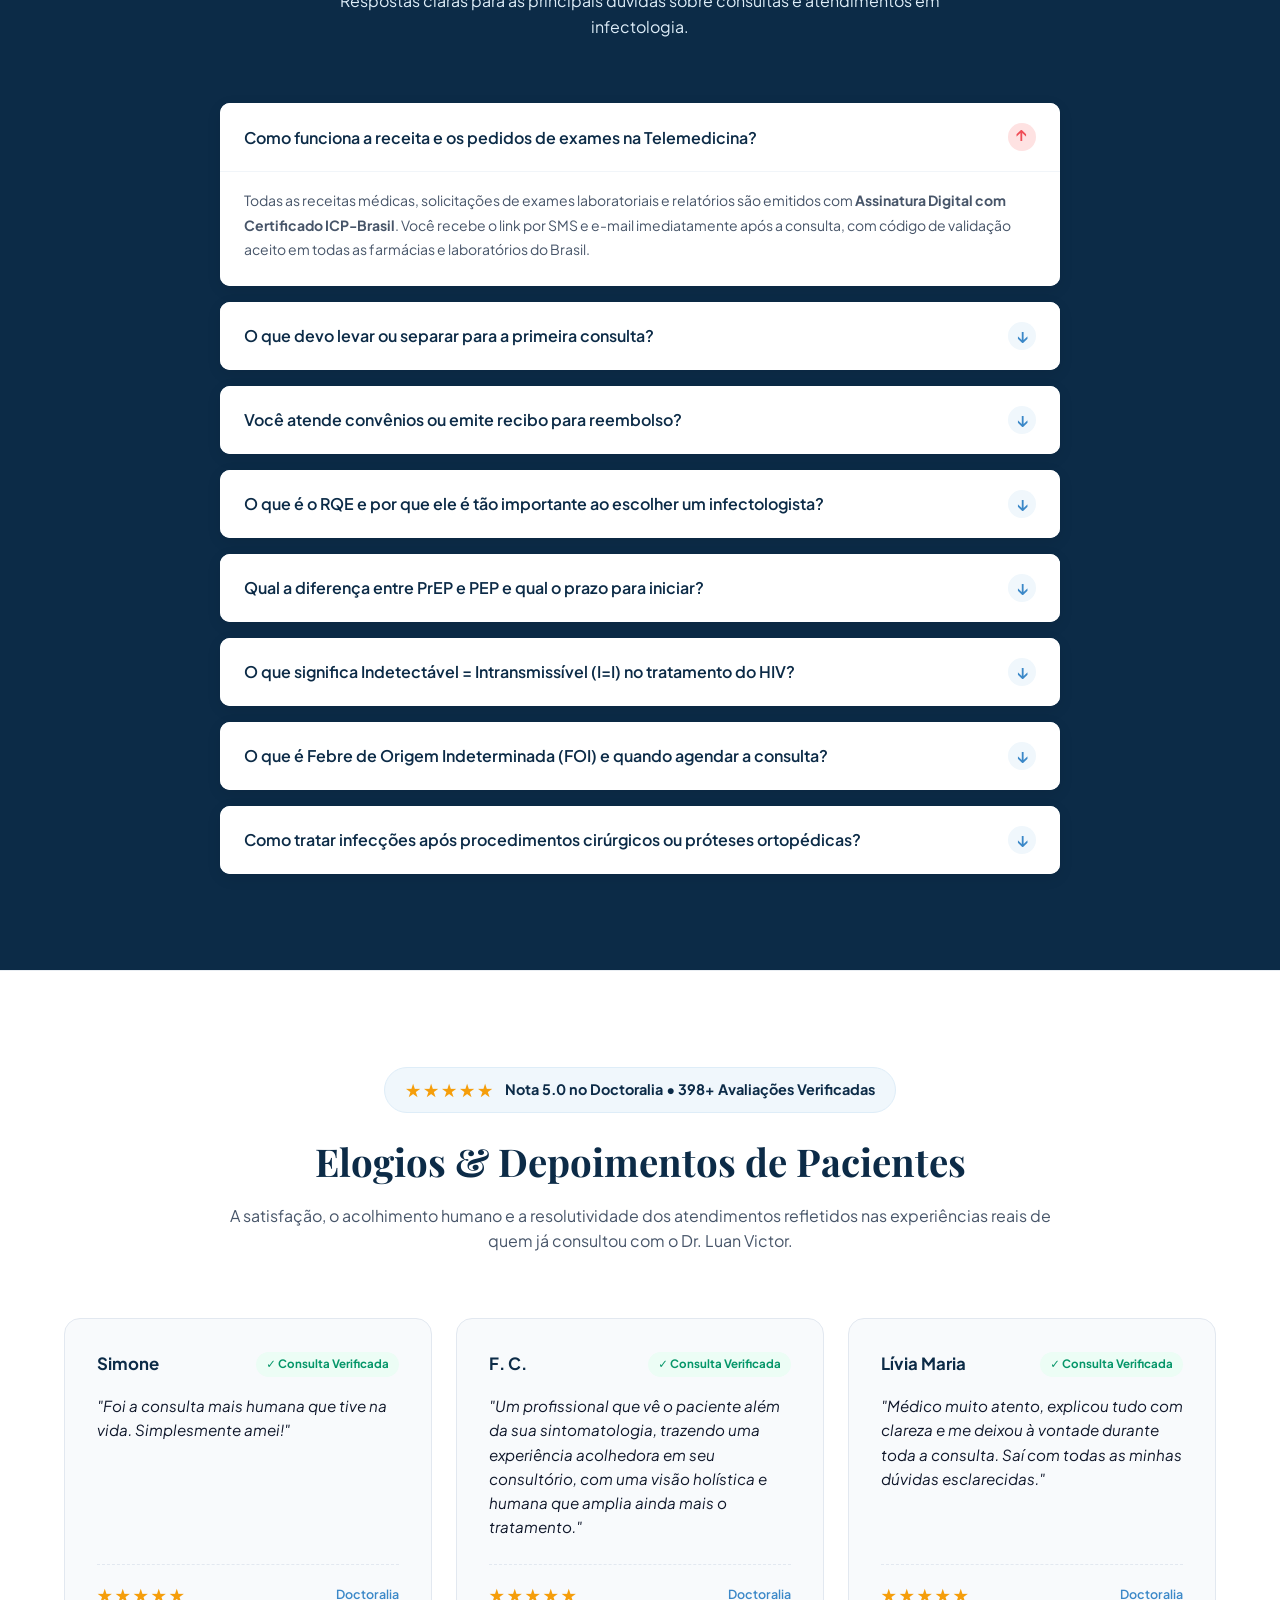
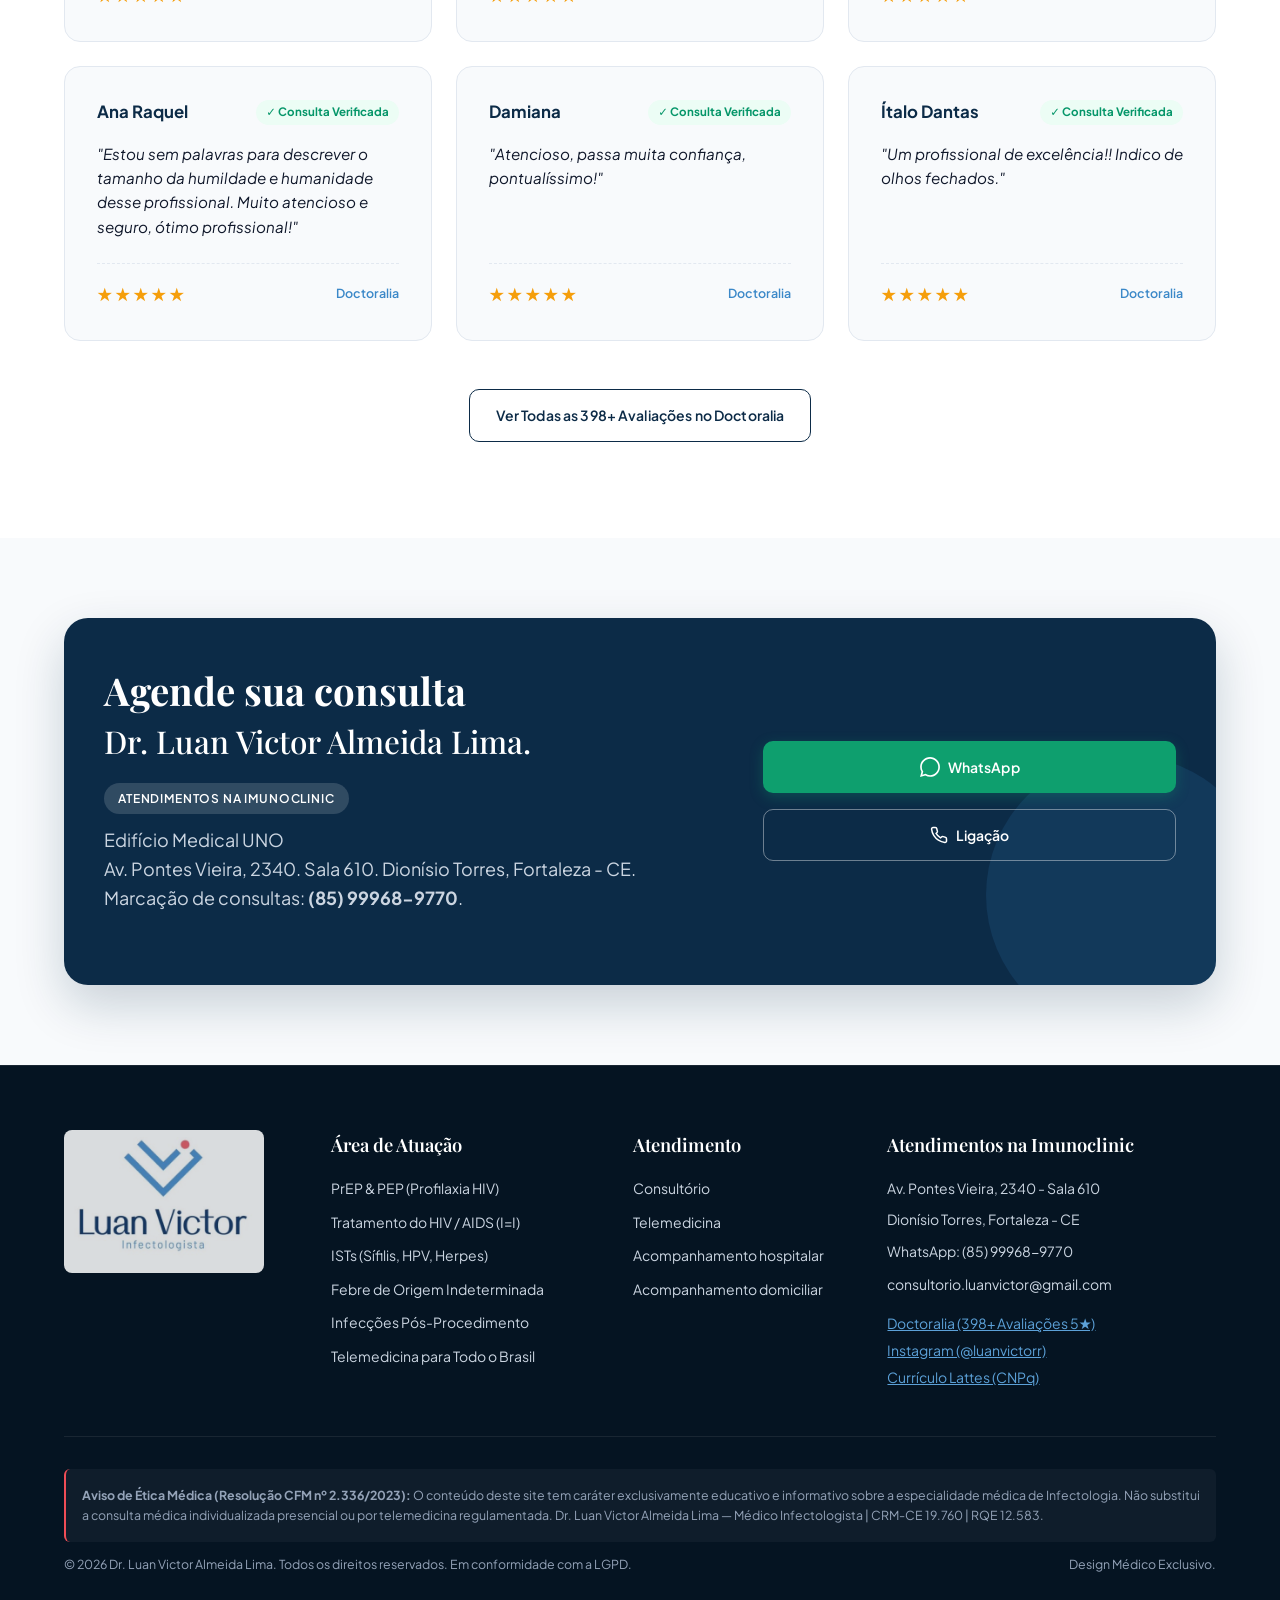
==== commit 7f5bf9d4: "Clean up top bar and credentials banner" ====
--- a/index.html
+++ b/index.html
@@ -111,7 +111,6 @@
       <div class="credentials-pill-list">
         <span>Dr. Luan Victor Almeida Lima</span>
         <span>CRM-CE 19.760 | RQE 12.583 (Infectologia)</span>
-        <span>Sociedade Brasileira de Infectologia (SBI)</span>
       </div>
       <div class="telemedicina-badge">
         <span class="pulse-dot"></span>
@@ -237,10 +236,6 @@
         <div class="cred-item">🏅 Título de Especialista SBI / AMB</div>
         <span class="cred-divider">|</span>
         <div class="cred-item">🏥 Presidente da SCI (2026–2028)</div>
-        <span class="cred-divider">|</span>
-        <div class="cred-item">🎓 Mestre em Educação em Saúde</div>
-        <span class="cred-divider">|</span>
-        <div class="cred-item">📚 Doutorando em Inovação na Saúde • Unichristus</div>
         <span class="cred-divider">|</span>
         <div class="cred-item">⭐ 398+ Avaliações 5★ Doctoralia</div>
       </div>
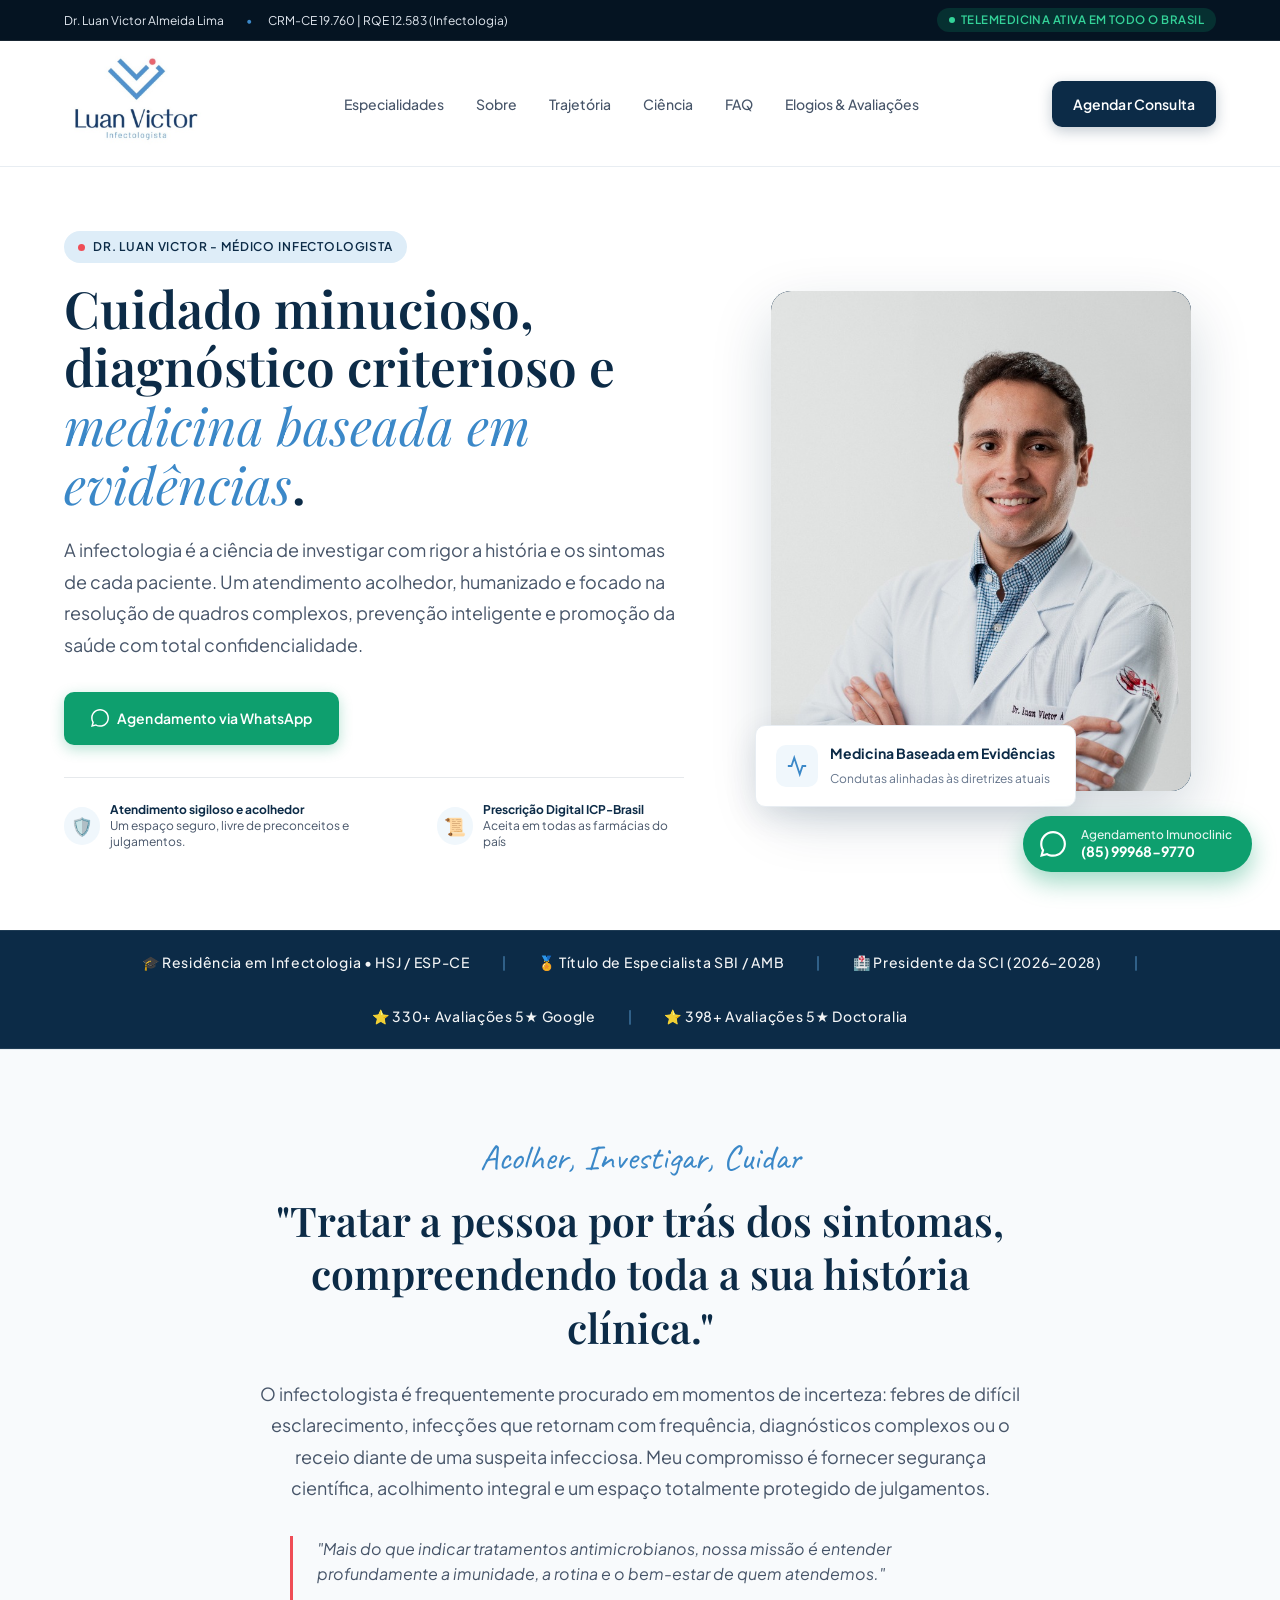
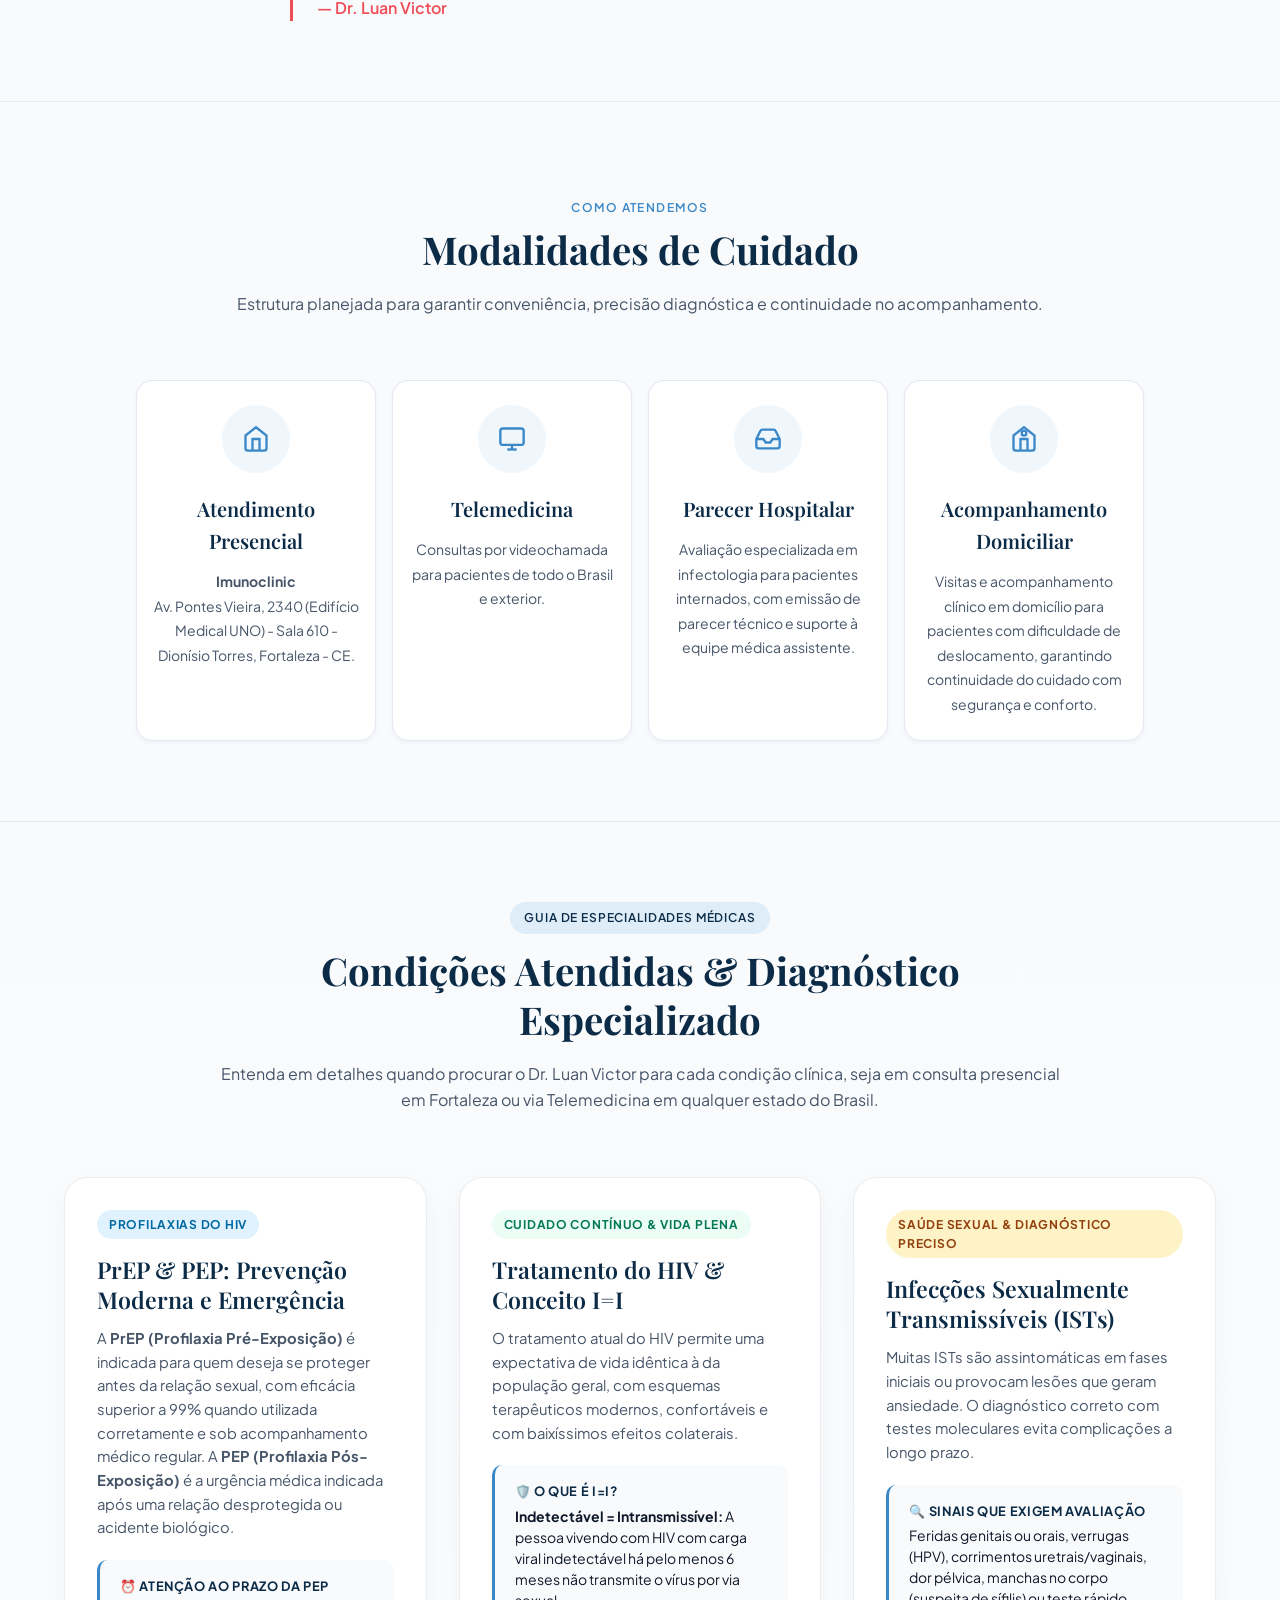
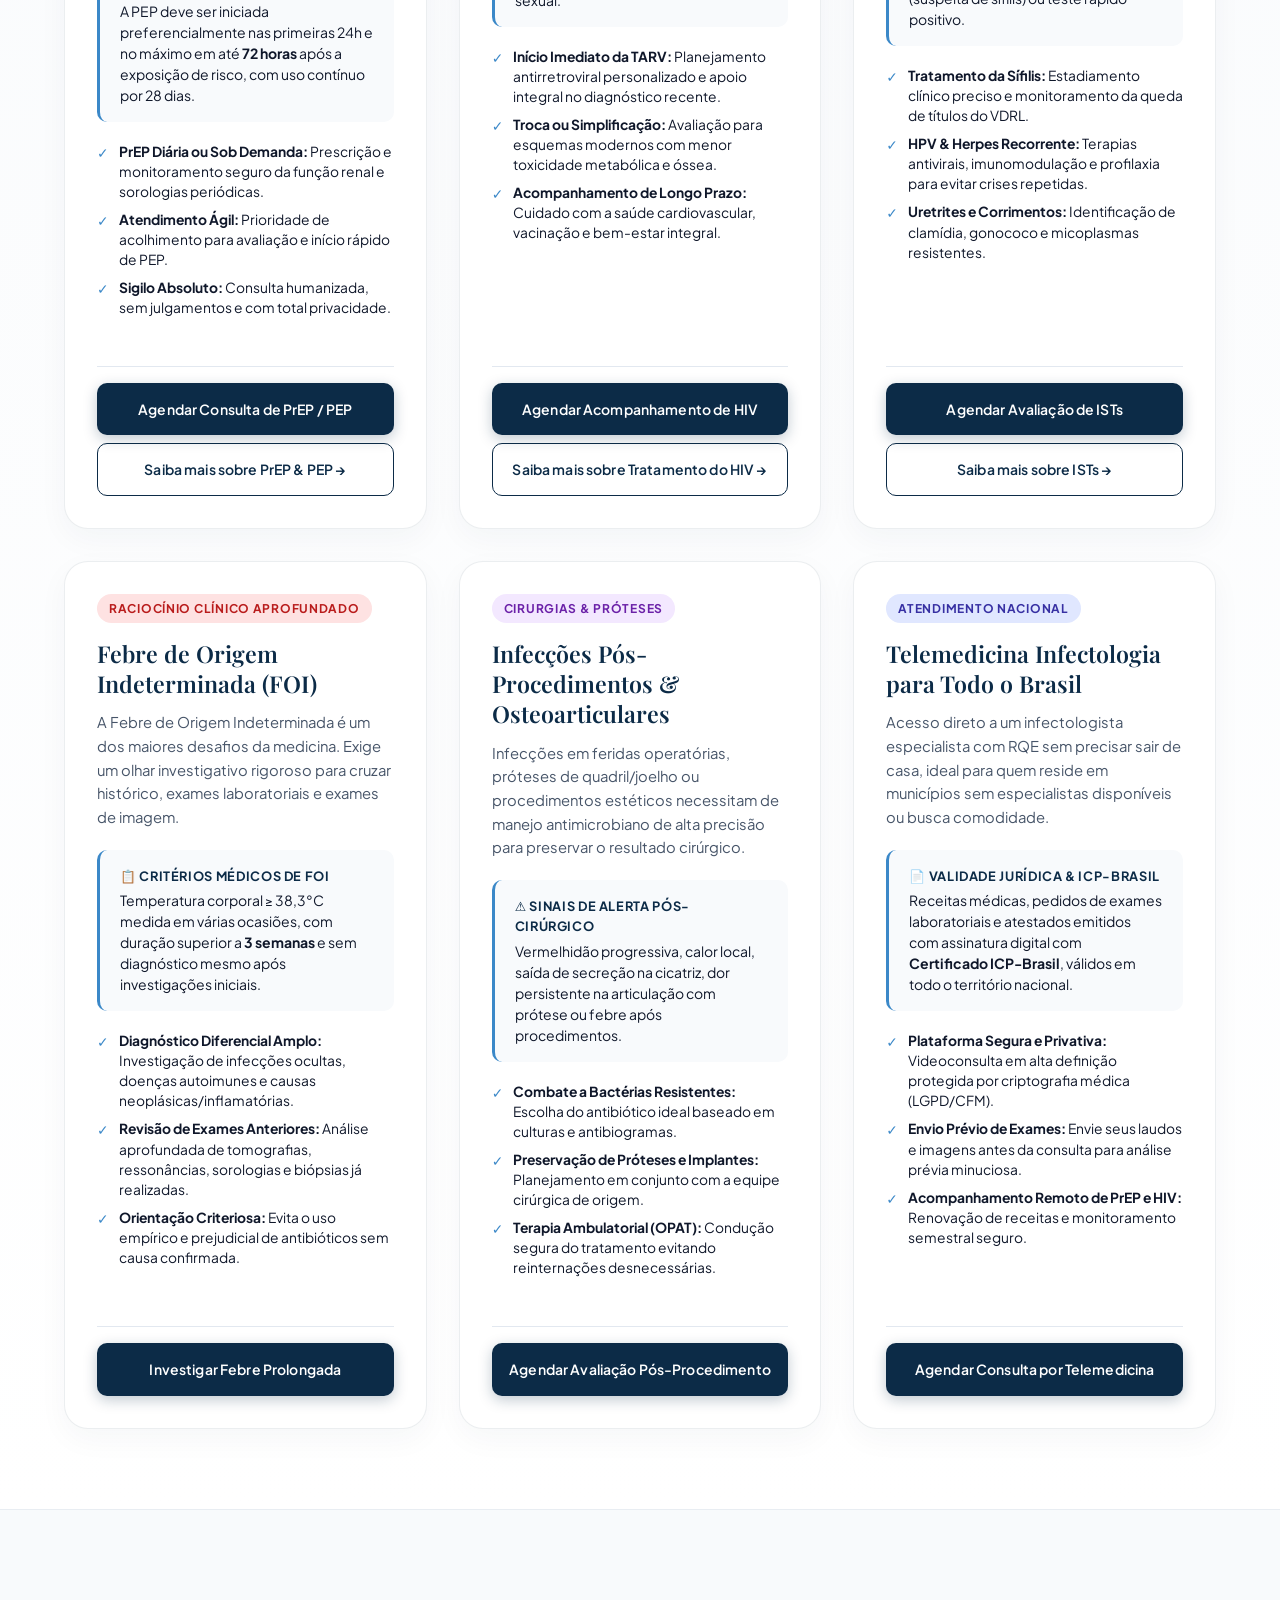
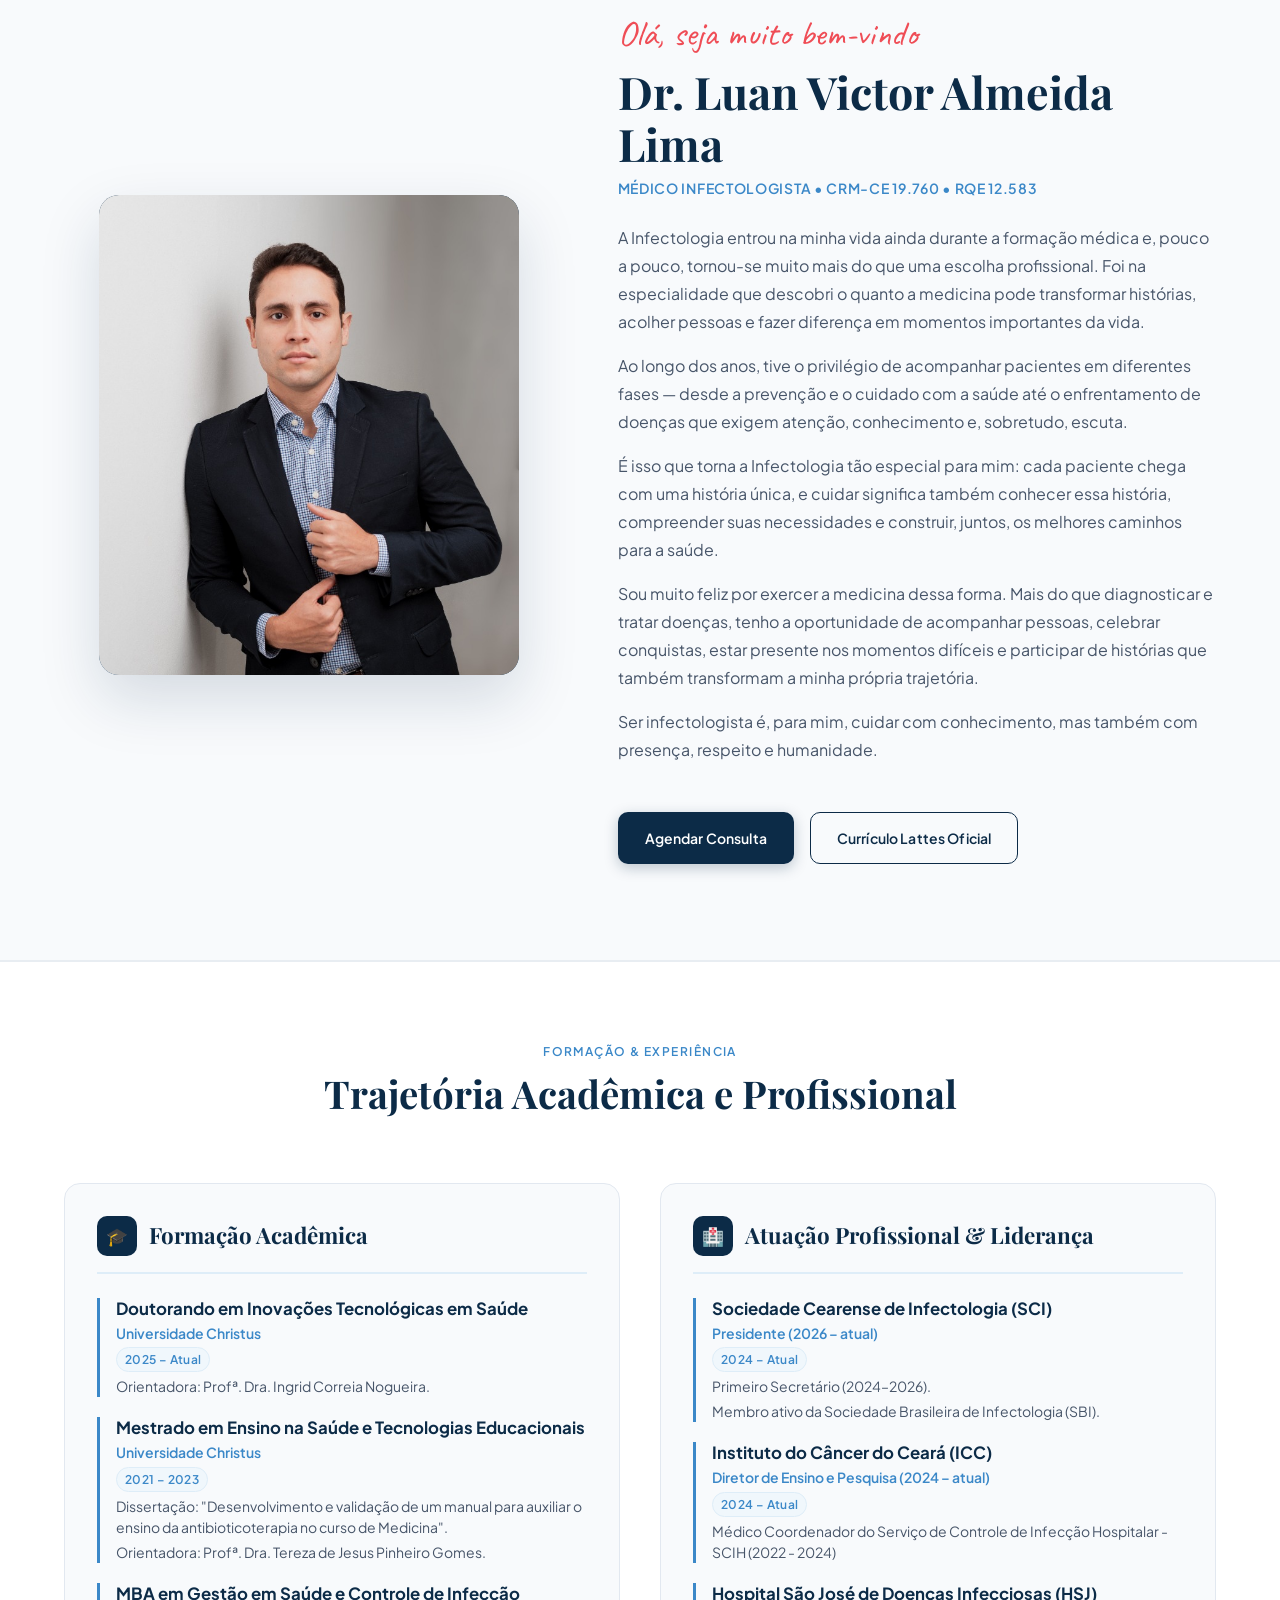
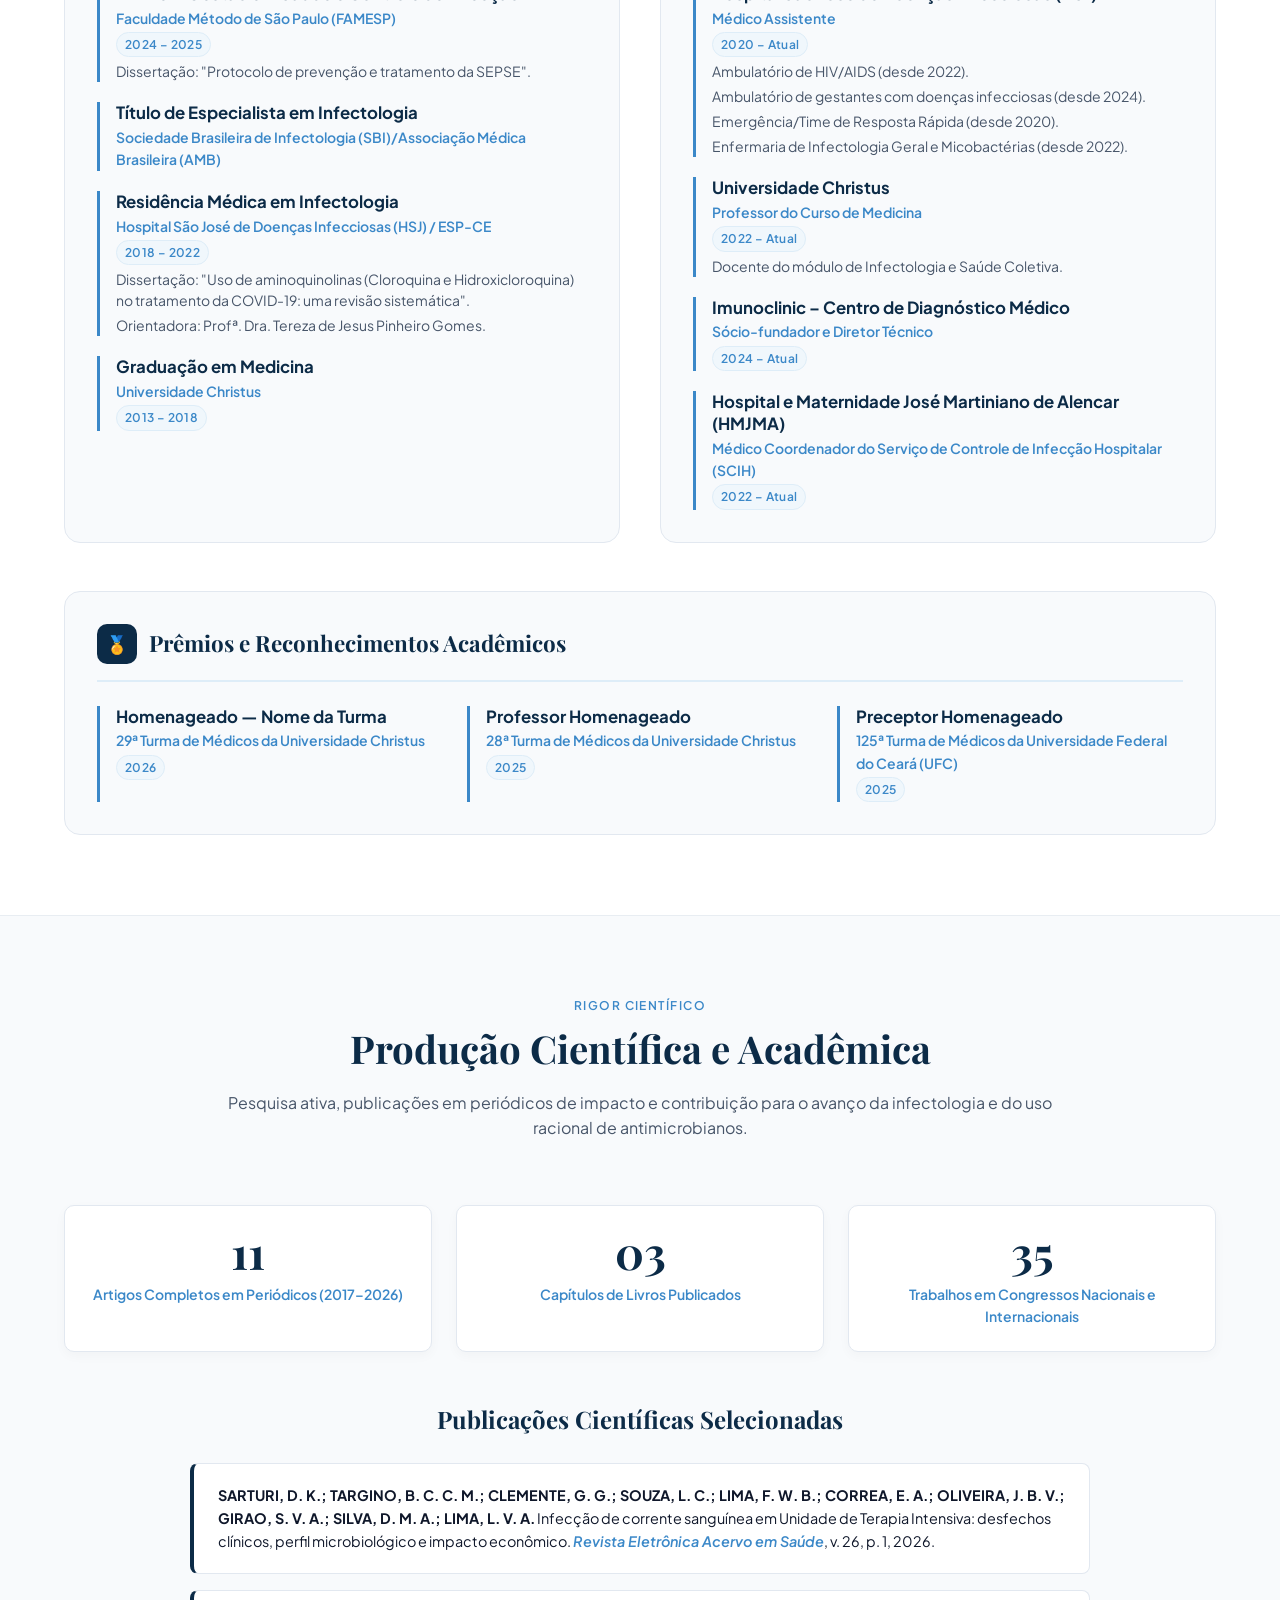
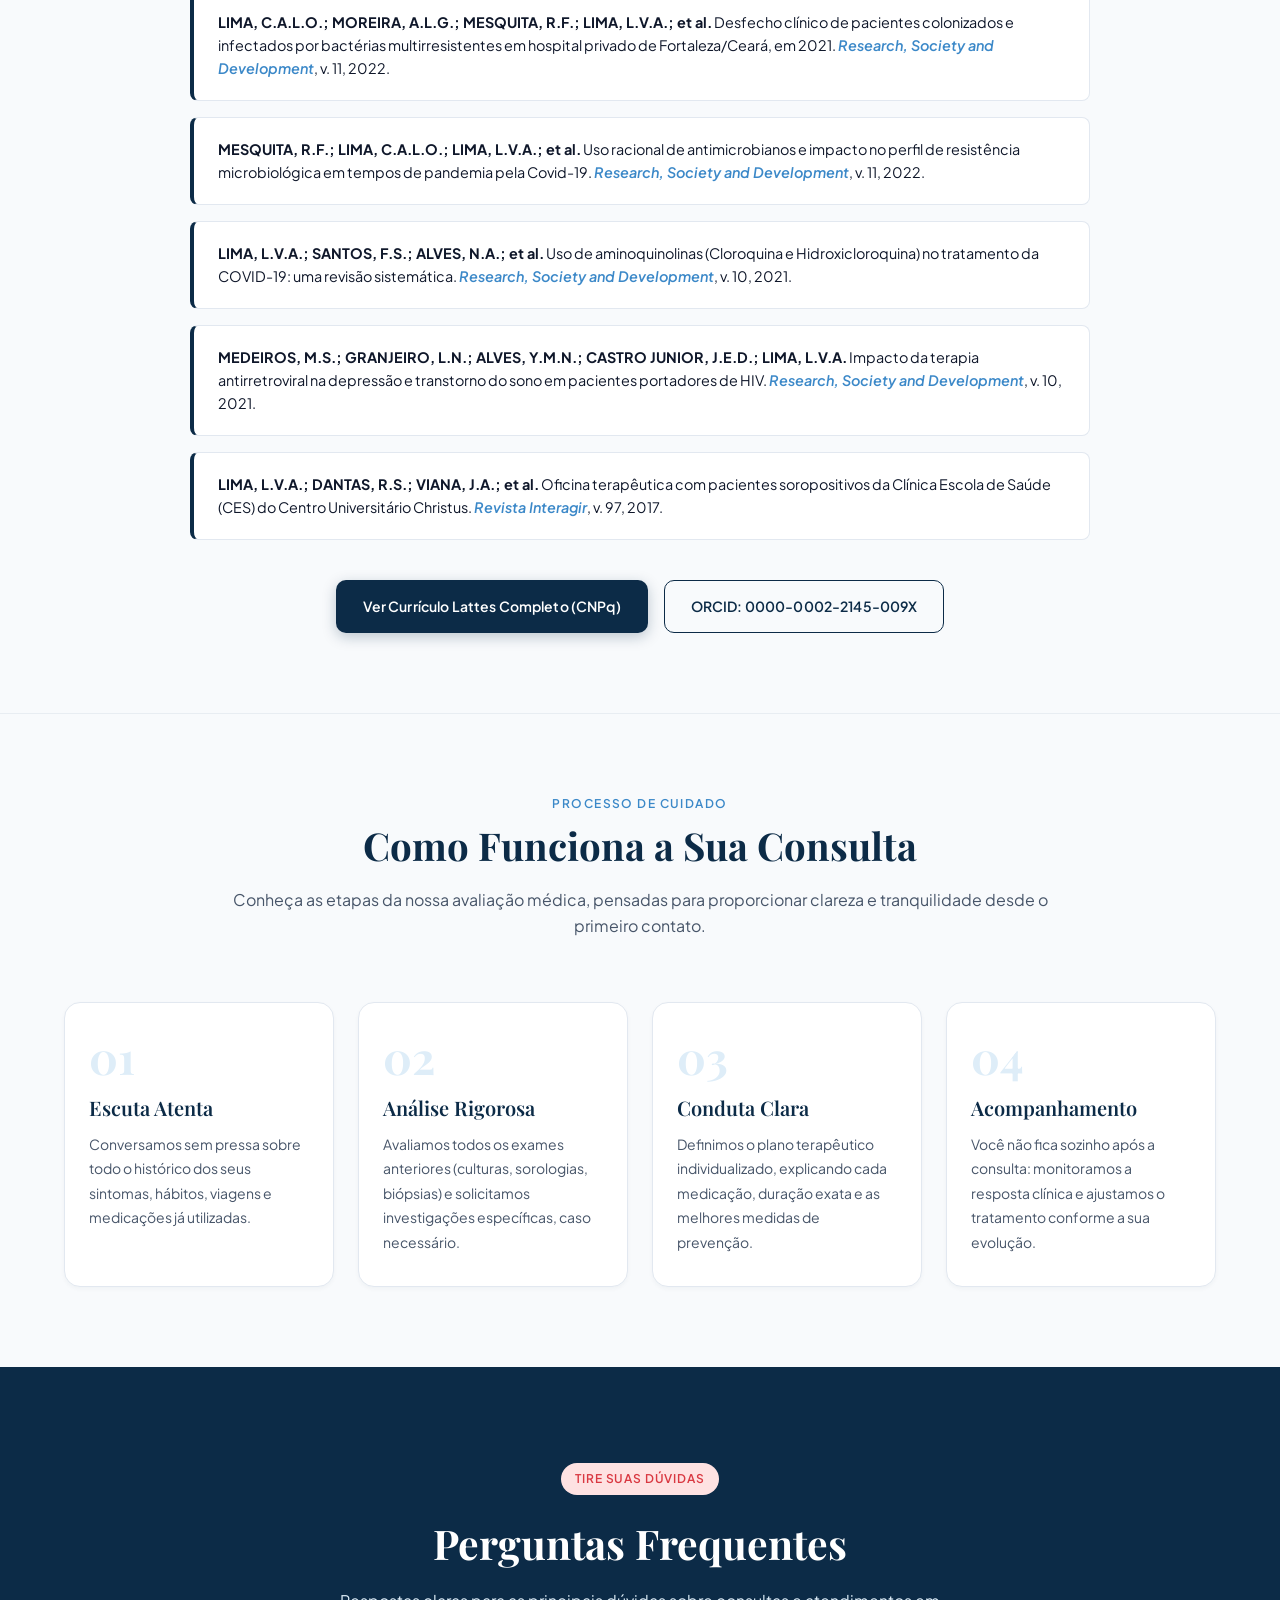
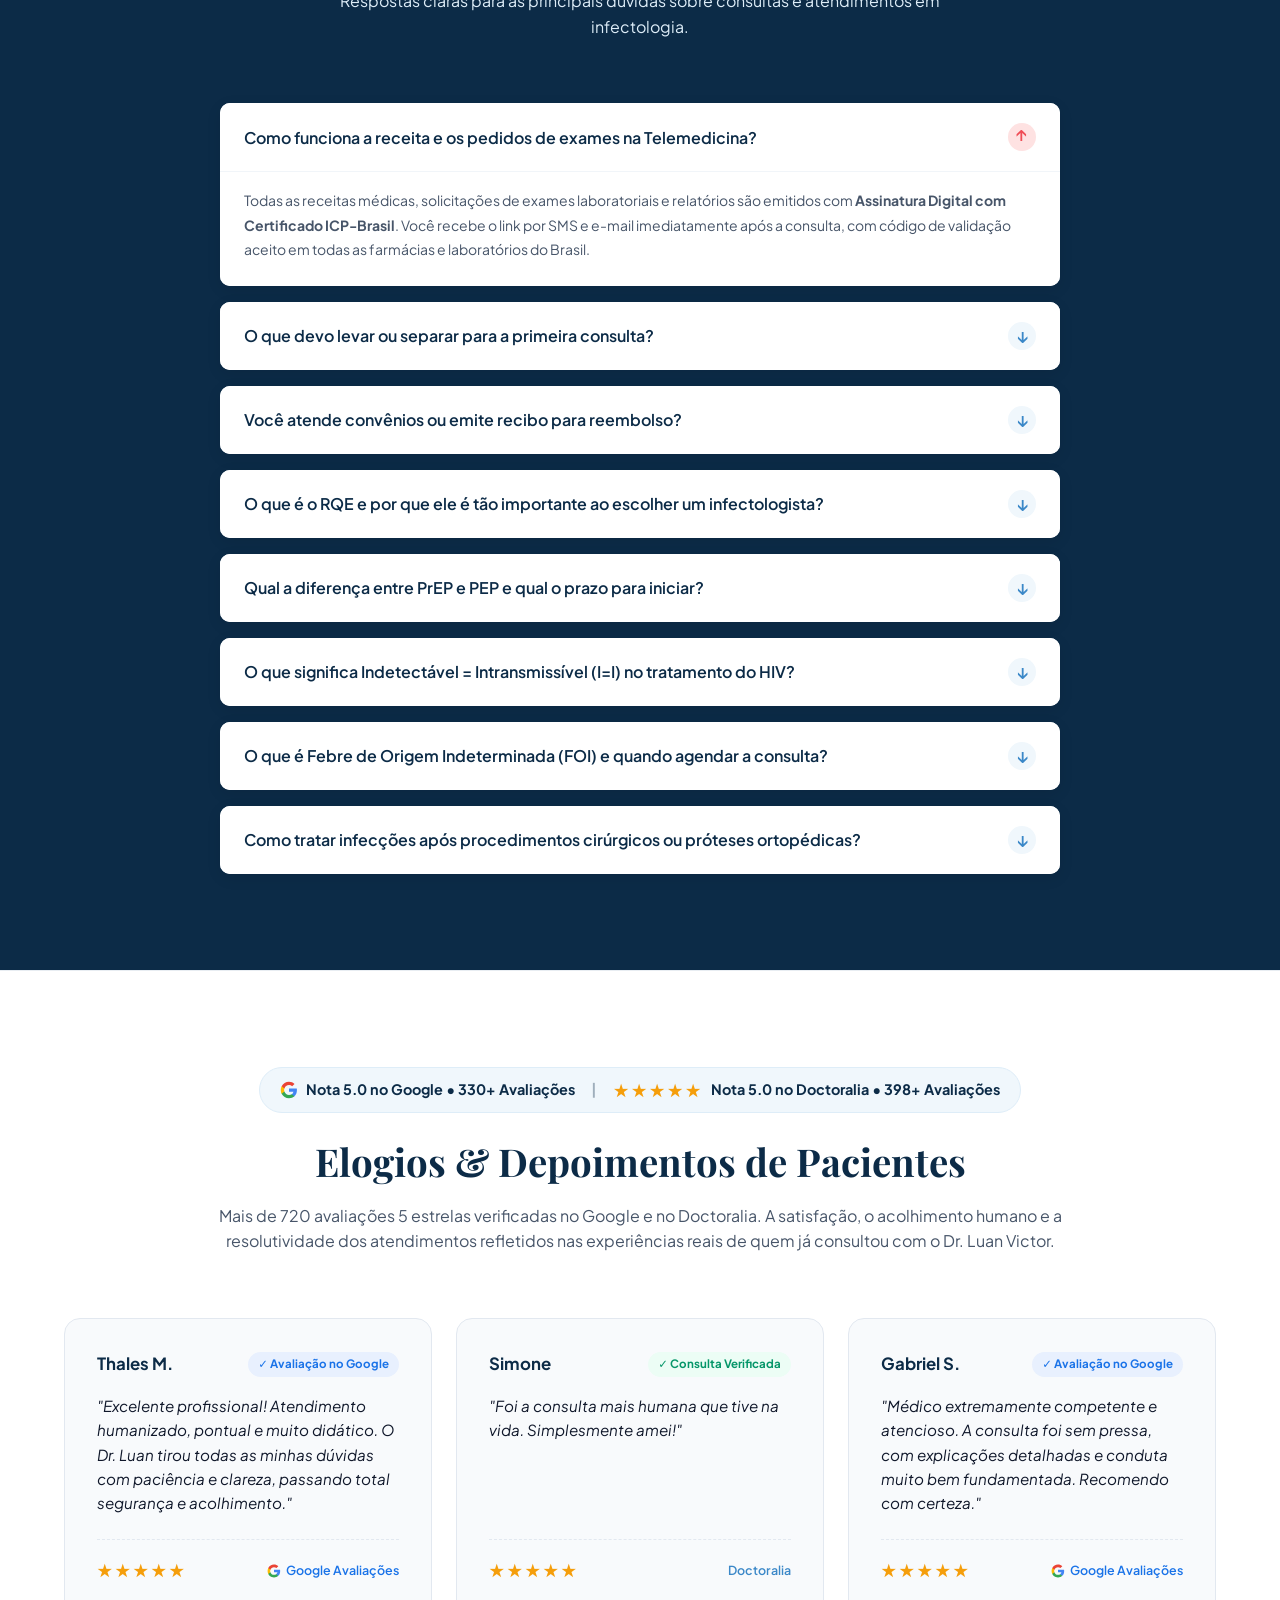
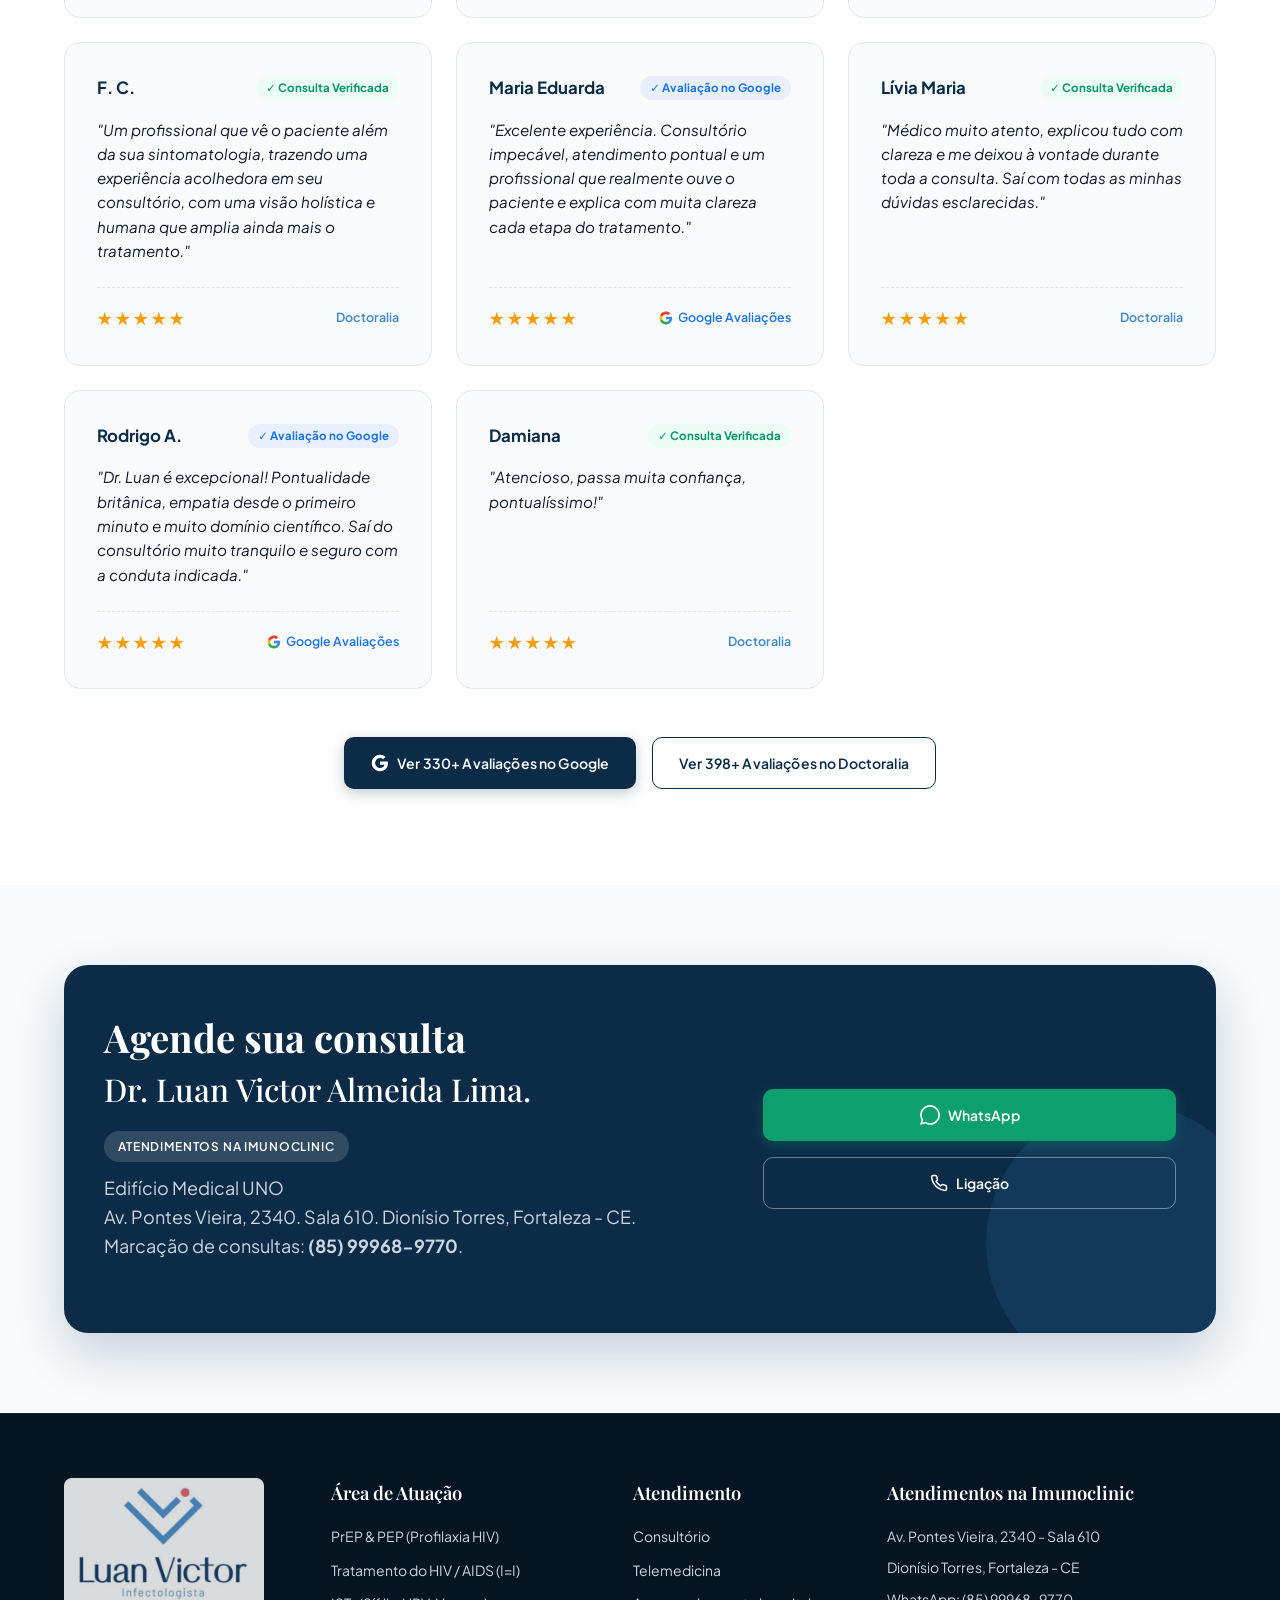
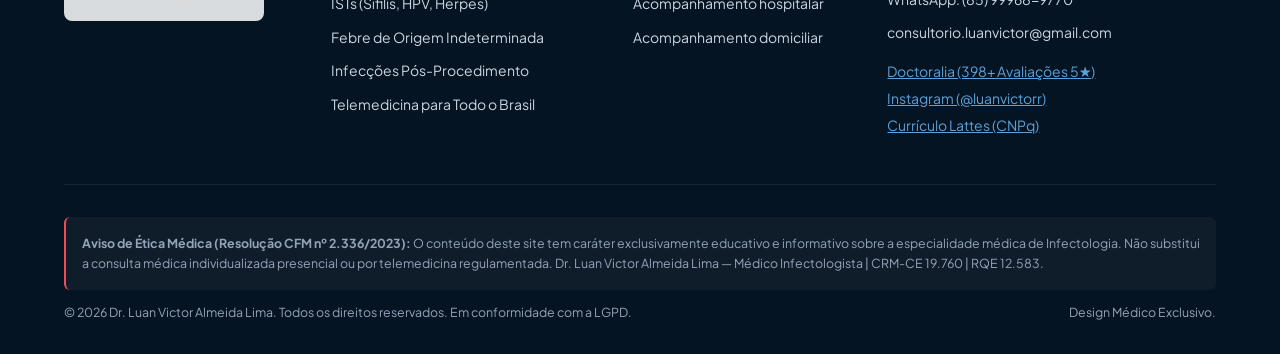
==== commit c0ae6627: "Add Google Reviews (330+) to credentials banner, reviews section and schema" ====
--- a/index.html
+++ b/index.html
@@ -36,8 +36,12 @@
   <link rel="preconnect" href="https://fonts.gstatic.com" crossorigin>
   <link href="https://fonts.googleapis.com/css2?family=Caveat:wght@600&family=Playfair+Display:ital,wght@0,500;0,600;0,700;1,400&family=Plus+Jakarta+Sans:wght@300;400;500;600;700&display=swap" rel="stylesheet">
 
+  <!-- Preload imagem hero (melhora LCP - Core Web Vital) -->
+  <link rel="preload" as="image" href="assets/images/dr-luan-hero.jpg">
+
   <!-- Estilos Principais -->
   <link rel="stylesheet" href="styles/main.css">
+
 
   <!-- Schema.org para SEO Médico Oficial no Google -->
   <script type="application/ld+json">
@@ -51,15 +55,23 @@
     "telephone": "+5585999689770",
     "medicalSpecialty": "InfectiousDisease",
     "inLanguage": "pt-BR",
+    "priceRange": "$$",
+    "openingHours": ["Mo-Fr 08:00-18:00"],
     "description": "Dr. Luan Victor Almeida Lima é médico infectologista (CRM-CE 19.760 | RQE 12.583) com atuação em consultório presencial em Fortaleza (Imunoclinic) e telemedicina em todo o Brasil. Avaliação criteriosa e baseada em evidências em PrEP/PEP, HIV/AIDS, ISTs, Febre de Origem Indeterminada, infecções pós-procedimento cirúrgico e imunizações.",
+    "geo": {
+      "@type": "GeoCoordinates",
+      "latitude": "-3.7404",
+      "longitude": "-38.5108"
+    },
     "aggregateRating": {
       "@type": "AggregateRating",
       "ratingValue": "5.0",
-      "reviewCount": "398",
+      "reviewCount": "729",
       "bestRating": "5",
       "worstRating": "1"
     },
     "sameAs": [
+      "https://www.google.com/maps/search/?api=1&query=Dr.+Luan+Victor+Almeida+Lima+-+M%C3%A9dico+Infectologista",
       "https://www.doctoralia.com.br/luan-victor-almeida-lima/infectologista/fortaleza",
       "https://www.instagram.com/luanvictorr/",
       "http://lattes.cnpq.br/3595587696159723"
@@ -96,7 +108,44 @@
       {
         "@type": "MedicalProcedure",
         "name": "Telemedicina em Infectologia para Todo o Brasil com Receita Digital ICP-Brasil"
+      },
+      {
+        "@type": "MedicalProcedure",
+        "name": "Investigação e Tratamento de Infecções de Repetição (ITU Recorrente, Herpes, Candidíase)"
+      },
+      {
+        "@type": "MedicalProcedure",
+        "name": "Infectologia para Pacientes Imunossuprimidos (Oncológicos, Transplantados, Biológicos)"
       }
+    ]
+  }
+  </script>
+
+  <!-- Schema.org: WebSite (habilita Sitelinks e autoridade de domínio) -->
+  <script type="application/ld+json">
+  {
+    "@context": "https://schema.org",
+    "@type": "WebSite",
+    "@id": "https://drluanvictor.com.br/#website",
+    "url": "https://drluanvictor.com.br/",
+    "name": "Dr. Luan Victor — Infectologista em Fortaleza",
+    "inLanguage": "pt-BR",
+    "publisher": {"@id": "https://drluanvictor.com.br/#physician"}
+  }
+  </script>
+
+  <!-- Schema.org: BreadcrumbList das páginas de especialidade -->
+  <script type="application/ld+json">
+  {
+    "@context": "https://schema.org",
+    "@type": "BreadcrumbList",
+    "itemListElement": [
+      {"@type": "ListItem", "position": 1, "name": "Início", "item": "https://drluanvictor.com.br/"},
+      {"@type": "ListItem", "position": 2, "name": "PrEP & PEP", "item": "https://drluanvictor.com.br/prep-pep"},
+      {"@type": "ListItem", "position": 3, "name": "Tratamento do HIV", "item": "https://drluanvictor.com.br/hiv"},
+      {"@type": "ListItem", "position": 4, "name": "ISTs", "item": "https://drluanvictor.com.br/ists"},
+      {"@type": "ListItem", "position": 5, "name": "Infecções de Repetição", "item": "https://drluanvictor.com.br/infeccoes-repeticao"},
+      {"@type": "ListItem", "position": 6, "name": "Imunossuprimidos", "item": "https://drluanvictor.com.br/imunossuprimidos"}
     ]
   }
   </script>
@@ -236,6 +285,8 @@
         <div class="cred-item">🏅 Título de Especialista SBI / AMB</div>
         <span class="cred-divider">|</span>
         <div class="cred-item">🏥 Presidente da SCI (2026–2028)</div>
+        <span class="cred-divider">|</span>
+        <div class="cred-item">⭐ 330+ Avaliações 5★ Google</div>
         <span class="cred-divider">|</span>
         <div class="cred-item">⭐ 398+ Avaliações 5★ Doctoralia</div>
       </div>
@@ -1017,24 +1068,51 @@
       </div>
     </section>
     <!-- ==========================================================================
-         SEÇÃO DE ELOGIOS & AVALIAÇÕES DE PACIENTES (DOCTORALIA & GOOGLE)
+         SEÇÃO DE ELOGIOS & AVALIAÇÕES DE PACIENTES (GOOGLE & DOCTORALIA)
          ========================================================================== -->
     <section class="reviews-section" id="avaliacoes">
       <div class="container">
         <div class="section-header-center">
-          <div class="reviews-summary-badge">
-            <span class="reviews-stars-gold">★★★★★</span>
-            <span>Nota 5.0 no Doctoralia • 398+ Avaliações Verificadas</span>
+          <div class="reviews-summary-badge" style="gap: 16px; flex-wrap: wrap; justify-content: center;">
+            <div style="display: inline-flex; align-items: center; gap: 8px;">
+              <svg width="18" height="18" viewBox="0 0 24 24"><path fill="#4285F4" d="M22.56 12.25c0-.78-.07-1.53-.2-2.25H12v4.26h5.92c-.26 1.37-1.04 2.53-2.21 3.31v2.77h3.57c2.08-1.92 3.28-4.74 3.28-8.09z"/><path fill="#34A853" d="M12 23c2.97 0 5.46-.98 7.28-2.66l-3.57-2.77c-.98.66-2.23 1.06-3.71 1.06-2.86 0-5.29-1.93-6.16-4.53H2.18v2.84C3.99 20.53 7.7 23 12 23z"/><path fill="#FBBC05" d="M5.84 14.09c-.22-.66-.35-1.36-.35-2.09s.13-1.43.35-2.09V7.06H2.18C1.43 8.55 1 10.22 1 12s.43 3.45 1.18 4.94l2.85-2.22.81-.63z"/><path fill="#EA4335" d="M12 5.38c1.62 0 3.06.56 4.21 1.64l3.15-3.15C17.45 2.09 14.97 1 12 1 7.7 1 3.99 3.47 2.18 7.06l3.66 2.84c.87-2.6 3.3-4.52 6.16-4.52z"/></svg>
+              <span>Nota 5.0 no Google • 330+ Avaliações</span>
+            </div>
+            <span style="opacity: 0.35;">|</span>
+            <div style="display: inline-flex; align-items: center; gap: 8px;">
+              <span class="reviews-stars-gold">★★★★★</span>
+              <span>Nota 5.0 no Doctoralia • 398+ Avaliações</span>
+            </div>
           </div>
           <h2 class="section-title">Elogios & Depoimentos de Pacientes</h2>
           <p class="section-lead">
-            A satisfação, o acolhimento humano e a resolutividade dos atendimentos refletidos nas experiências reais de quem já consultou com o Dr. Luan Victor.
+            Mais de 720 avaliações 5 estrelas verificadas no Google e no Doctoralia. A satisfação, o acolhimento humano e a resolutividade dos atendimentos refletidos nas experiências reais de quem já consultou com o Dr. Luan Victor.
           </p>
         </div>
 
         <div class="reviews-grid">
           
-          <!-- Card 1 -->
+          <!-- Card 1: Google -->
+          <div class="review-card">
+            <div>
+              <div class="review-card-header">
+                <span class="review-author-name">Thales M.</span>
+                <span class="review-verified-tag" style="color: #1a73e8; background: #e8f0fe;">✓ Avaliação no Google</span>
+              </div>
+              <p class="review-body-text">
+                "Excelente profissional! Atendimento humanizado, pontual e muito didático. O Dr. Luan tirou todas as minhas dúvidas com paciência e clareza, passando total segurança e acolhimento."
+              </p>
+            </div>
+            <div class="review-source-footer">
+              <span class="reviews-stars-gold">★★★★★</span>
+              <span class="review-source-platform" style="color: #1a73e8; display: inline-flex; align-items: center; gap: 5px;">
+                <svg width="14" height="14" viewBox="0 0 24 24"><path fill="#4285F4" d="M22.56 12.25c0-.78-.07-1.53-.2-2.25H12v4.26h5.92c-.26 1.37-1.04 2.53-2.21 3.31v2.77h3.57c2.08-1.92 3.28-4.74 3.28-8.09z"/><path fill="#34A853" d="M12 23c2.97 0 5.46-.98 7.28-2.66l-3.57-2.77c-.98.66-2.23 1.06-3.71 1.06-2.86 0-5.29-1.93-6.16-4.53H2.18v2.84C3.99 20.53 7.7 23 12 23z"/><path fill="#FBBC05" d="M5.84 14.09c-.22-.66-.35-1.36-.35-2.09s.13-1.43.35-2.09V7.06H2.18C1.43 8.55 1 10.22 1 12s.43 3.45 1.18 4.94l2.85-2.22.81-.63z"/><path fill="#EA4335" d="M12 5.38c1.62 0 3.06.56 4.21 1.64l3.15-3.15C17.45 2.09 14.97 1 12 1 7.7 1 3.99 3.47 2.18 7.06l3.66 2.84c.87-2.6 3.3-4.52 6.16-4.52z"/></svg>
+                Google Avaliações
+              </span>
+            </div>
+          </div>
+
+          <!-- Card 2: Doctoralia -->
           <div class="review-card">
             <div>
               <div class="review-card-header">
@@ -1051,7 +1129,27 @@
             </div>
           </div>
 
-          <!-- Card 2 -->
+          <!-- Card 3: Google -->
+          <div class="review-card">
+            <div>
+              <div class="review-card-header">
+                <span class="review-author-name">Gabriel S.</span>
+                <span class="review-verified-tag" style="color: #1a73e8; background: #e8f0fe;">✓ Avaliação no Google</span>
+              </div>
+              <p class="review-body-text">
+                "Médico extremamente competente e atencioso. A consulta foi sem pressa, com explicações detalhadas e conduta muito bem fundamentada. Recomendo com certeza."
+              </p>
+            </div>
+            <div class="review-source-footer">
+              <span class="reviews-stars-gold">★★★★★</span>
+              <span class="review-source-platform" style="color: #1a73e8; display: inline-flex; align-items: center; gap: 5px;">
+                <svg width="14" height="14" viewBox="0 0 24 24"><path fill="#4285F4" d="M22.56 12.25c0-.78-.07-1.53-.2-2.25H12v4.26h5.92c-.26 1.37-1.04 2.53-2.21 3.31v2.77h3.57c2.08-1.92 3.28-4.74 3.28-8.09z"/><path fill="#34A853" d="M12 23c2.97 0 5.46-.98 7.28-2.66l-3.57-2.77c-.98.66-2.23 1.06-3.71 1.06-2.86 0-5.29-1.93-6.16-4.53H2.18v2.84C3.99 20.53 7.7 23 12 23z"/><path fill="#FBBC05" d="M5.84 14.09c-.22-.66-.35-1.36-.35-2.09s.13-1.43.35-2.09V7.06H2.18C1.43 8.55 1 10.22 1 12s.43 3.45 1.18 4.94l2.85-2.22.81-.63z"/><path fill="#EA4335" d="M12 5.38c1.62 0 3.06.56 4.21 1.64l3.15-3.15C17.45 2.09 14.97 1 12 1 7.7 1 3.99 3.47 2.18 7.06l3.66 2.84c.87-2.6 3.3-4.52 6.16-4.52z"/></svg>
+                Google Avaliações
+              </span>
+            </div>
+          </div>
+
+          <!-- Card 4: Doctoralia -->
           <div class="review-card">
             <div>
               <div class="review-card-header">
@@ -1068,7 +1166,27 @@
             </div>
           </div>
 
-          <!-- Card 3 -->
+          <!-- Card 5: Google -->
+          <div class="review-card">
+            <div>
+              <div class="review-card-header">
+                <span class="review-author-name">Maria Eduarda</span>
+                <span class="review-verified-tag" style="color: #1a73e8; background: #e8f0fe;">✓ Avaliação no Google</span>
+              </div>
+              <p class="review-body-text">
+                "Excelente experiência. Consultório impecável, atendimento pontual e um profissional que realmente ouve o paciente e explica com muita clareza cada etapa do tratamento."
+              </p>
+            </div>
+            <div class="review-source-footer">
+              <span class="reviews-stars-gold">★★★★★</span>
+              <span class="review-source-platform" style="color: #1a73e8; display: inline-flex; align-items: center; gap: 5px;">
+                <svg width="14" height="14" viewBox="0 0 24 24"><path fill="#4285F4" d="M22.56 12.25c0-.78-.07-1.53-.2-2.25H12v4.26h5.92c-.26 1.37-1.04 2.53-2.21 3.31v2.77h3.57c2.08-1.92 3.28-4.74 3.28-8.09z"/><path fill="#34A853" d="M12 23c2.97 0 5.46-.98 7.28-2.66l-3.57-2.77c-.98.66-2.23 1.06-3.71 1.06-2.86 0-5.29-1.93-6.16-4.53H2.18v2.84C3.99 20.53 7.7 23 12 23z"/><path fill="#FBBC05" d="M5.84 14.09c-.22-.66-.35-1.36-.35-2.09s.13-1.43.35-2.09V7.06H2.18C1.43 8.55 1 10.22 1 12s.43 3.45 1.18 4.94l2.85-2.22.81-.63z"/><path fill="#EA4335" d="M12 5.38c1.62 0 3.06.56 4.21 1.64l3.15-3.15C17.45 2.09 14.97 1 12 1 7.7 1 3.99 3.47 2.18 7.06l3.66 2.84c.87-2.6 3.3-4.52 6.16-4.52z"/></svg>
+                Google Avaliações
+              </span>
+            </div>
+          </div>
+
+          <!-- Card 6: Doctoralia -->
           <div class="review-card">
             <div>
               <div class="review-card-header">
@@ -1085,24 +1203,27 @@
             </div>
           </div>
 
-          <!-- Card 4 -->
+          <!-- Card 7: Google -->
           <div class="review-card">
             <div>
               <div class="review-card-header">
-                <span class="review-author-name">Ana Raquel</span>
-                <span class="review-verified-tag">✓ Consulta Verificada</span>
+                <span class="review-author-name">Rodrigo A.</span>
+                <span class="review-verified-tag" style="color: #1a73e8; background: #e8f0fe;">✓ Avaliação no Google</span>
               </div>
               <p class="review-body-text">
-                "Estou sem palavras para descrever o tamanho da humildade e humanidade desse profissional. Muito atencioso e seguro, ótimo profissional!"
+                "Dr. Luan é excepcional! Pontualidade britânica, empatia desde o primeiro minuto e muito domínio científico. Saí do consultório muito tranquilo e seguro com a conduta indicada."
               </p>
             </div>
             <div class="review-source-footer">
               <span class="reviews-stars-gold">★★★★★</span>
-              <span class="review-source-platform">Doctoralia</span>
-            </div>
-          </div>
-
-          <!-- Card 5 -->
+              <span class="review-source-platform" style="color: #1a73e8; display: inline-flex; align-items: center; gap: 5px;">
+                <svg width="14" height="14" viewBox="0 0 24 24"><path fill="#4285F4" d="M22.56 12.25c0-.78-.07-1.53-.2-2.25H12v4.26h5.92c-.26 1.37-1.04 2.53-2.21 3.31v2.77h3.57c2.08-1.92 3.28-4.74 3.28-8.09z"/><path fill="#34A853" d="M12 23c2.97 0 5.46-.98 7.28-2.66l-3.57-2.77c-.98.66-2.23 1.06-3.71 1.06-2.86 0-5.29-1.93-6.16-4.53H2.18v2.84C3.99 20.53 7.7 23 12 23z"/><path fill="#FBBC05" d="M5.84 14.09c-.22-.66-.35-1.36-.35-2.09s.13-1.43.35-2.09V7.06H2.18C1.43 8.55 1 10.22 1 12s.43 3.45 1.18 4.94l2.85-2.22.81-.63z"/><path fill="#EA4335" d="M12 5.38c1.62 0 3.06.56 4.21 1.64l3.15-3.15C17.45 2.09 14.97 1 12 1 7.7 1 3.99 3.47 2.18 7.06l3.66 2.84c.87-2.6 3.3-4.52 6.16-4.52z"/></svg>
+                Google Avaliações
+              </span>
+            </div>
+          </div>
+
+          <!-- Card 8: Doctoralia -->
           <div class="review-card">
             <div>
               <div class="review-card-header">
@@ -1119,28 +1240,15 @@
             </div>
           </div>
 
-          <!-- Card 6 -->
-          <div class="review-card">
-            <div>
-              <div class="review-card-header">
-                <span class="review-author-name">Ítalo Dantas</span>
-                <span class="review-verified-tag">✓ Consulta Verificada</span>
-              </div>
-              <p class="review-body-text">
-                "Um profissional de excelência!! Indico de olhos fechados."
-              </p>
-            </div>
-            <div class="review-source-footer">
-              <span class="reviews-stars-gold">★★★★★</span>
-              <span class="review-source-platform">Doctoralia</span>
-            </div>
-          </div>
-
-        </div>
-
-        <div style="text-align: center;">
+        </div>
+
+        <div style="text-align: center; display: flex; justify-content: center; gap: 1rem; flex-wrap: wrap;">
+          <a href="https://www.google.com/maps/search/?api=1&query=Dr.+Luan+Victor+Almeida+Lima+-+M%C3%A9dico+Infectologista" class="btn btn-primary" target="_blank" rel="noopener" style="display: inline-flex; align-items: center; gap: 8px;">
+            <svg width="18" height="18" viewBox="0 0 24 24"><path fill="#fff" d="M22.56 12.25c0-.78-.07-1.53-.2-2.25H12v4.26h5.92c-.26 1.37-1.04 2.53-2.21 3.31v2.77h3.57c2.08-1.92 3.28-4.74 3.28-8.09z"/><path fill="#fff" d="M12 23c2.97 0 5.46-.98 7.28-2.66l-3.57-2.77c-.98.66-2.23 1.06-3.71 1.06-2.86 0-5.29-1.93-6.16-4.53H2.18v2.84C3.99 20.53 7.7 23 12 23z"/><path fill="#fff" d="M5.84 14.09c-.22-.66-.35-1.36-.35-2.09s.13-1.43.35-2.09V7.06H2.18C1.43 8.55 1 10.22 1 12s.43 3.45 1.18 4.94l2.85-2.22.81-.63z"/><path fill="#fff" d="M12 5.38c1.62 0 3.06.56 4.21 1.64l3.15-3.15C17.45 2.09 14.97 1 12 1 7.7 1 3.99 3.47 2.18 7.06l3.66 2.84c.87-2.6 3.3-4.52 6.16-4.52z"/></svg>
+            Ver 330+ Avaliações no Google
+          </a>
           <a href="https://www.doctoralia.com.br/luan-victor-almeida-lima/infectologista/fortaleza#profile-reviews" class="btn btn-outline" target="_blank" rel="noopener">
-            Ver Todas as 398+ Avaliações no Doctoralia
+            Ver 398+ Avaliações no Doctoralia
           </a>
         </div>
       </div>
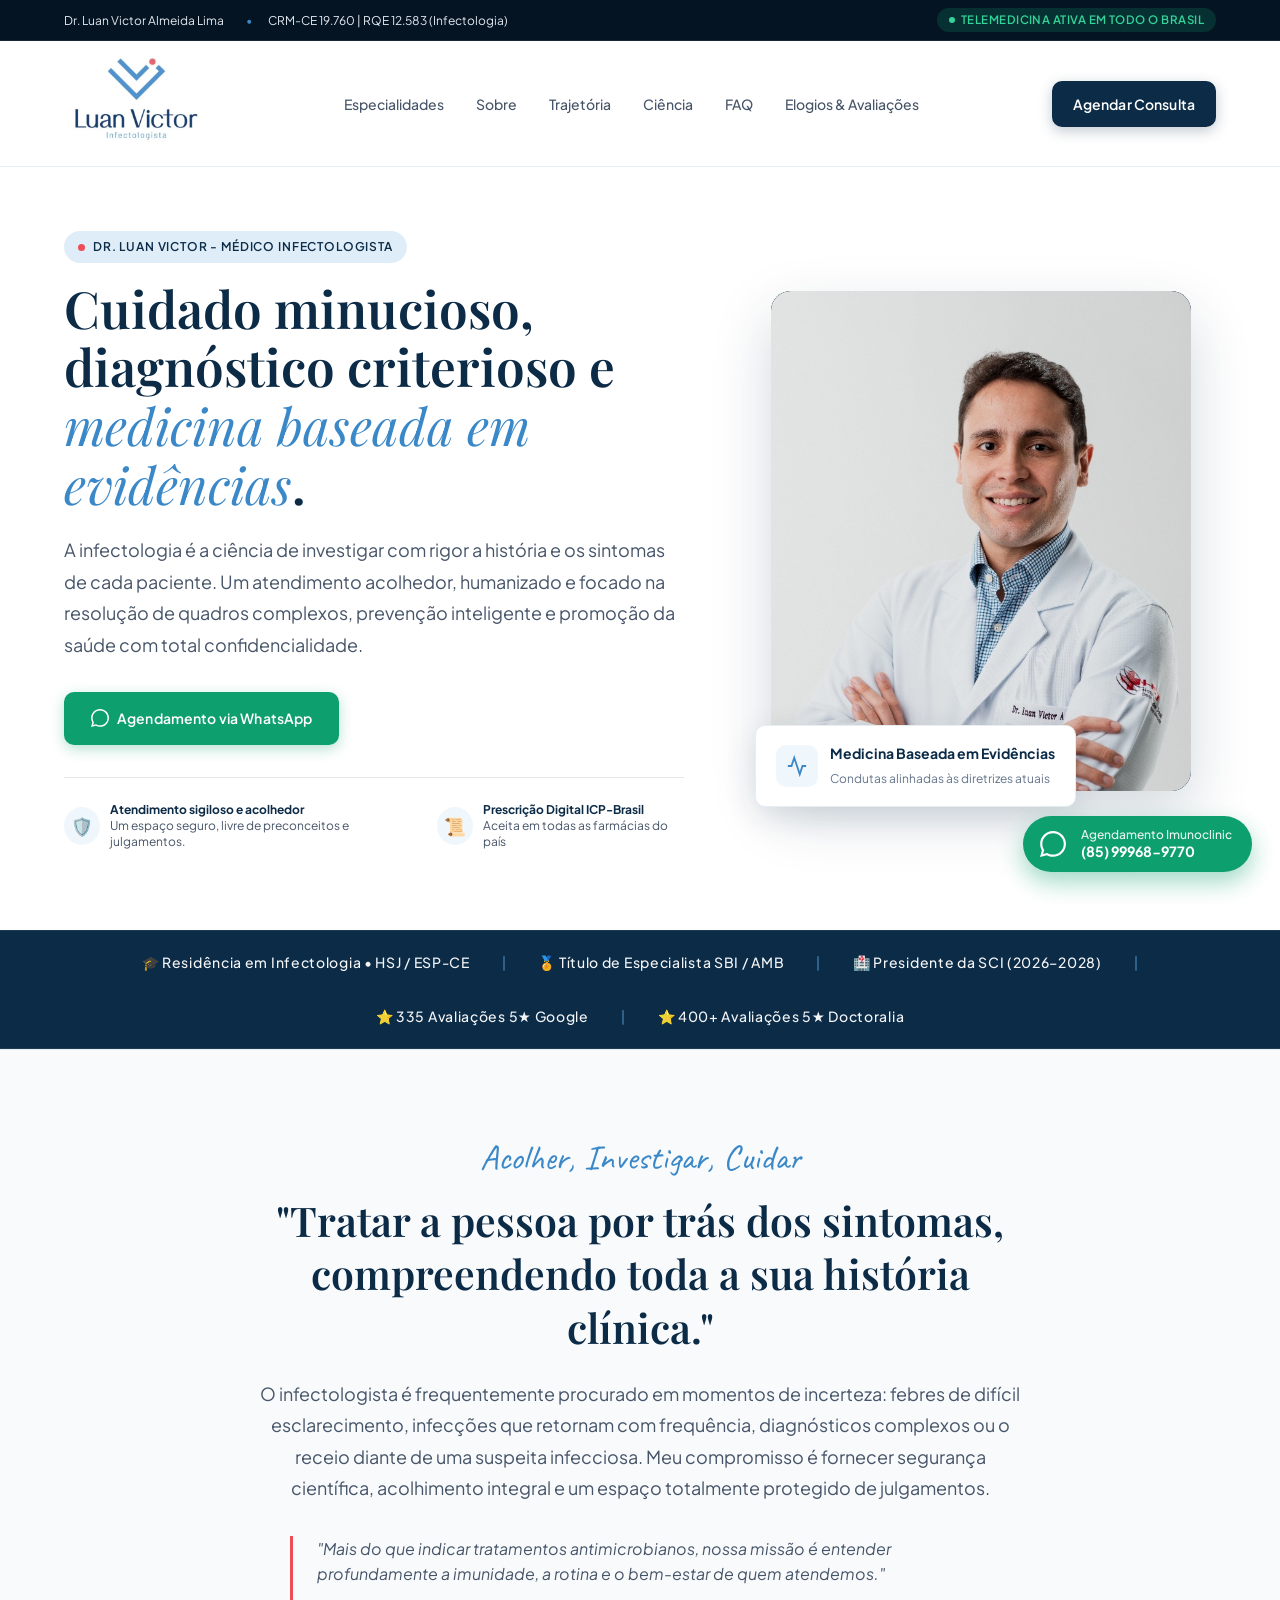
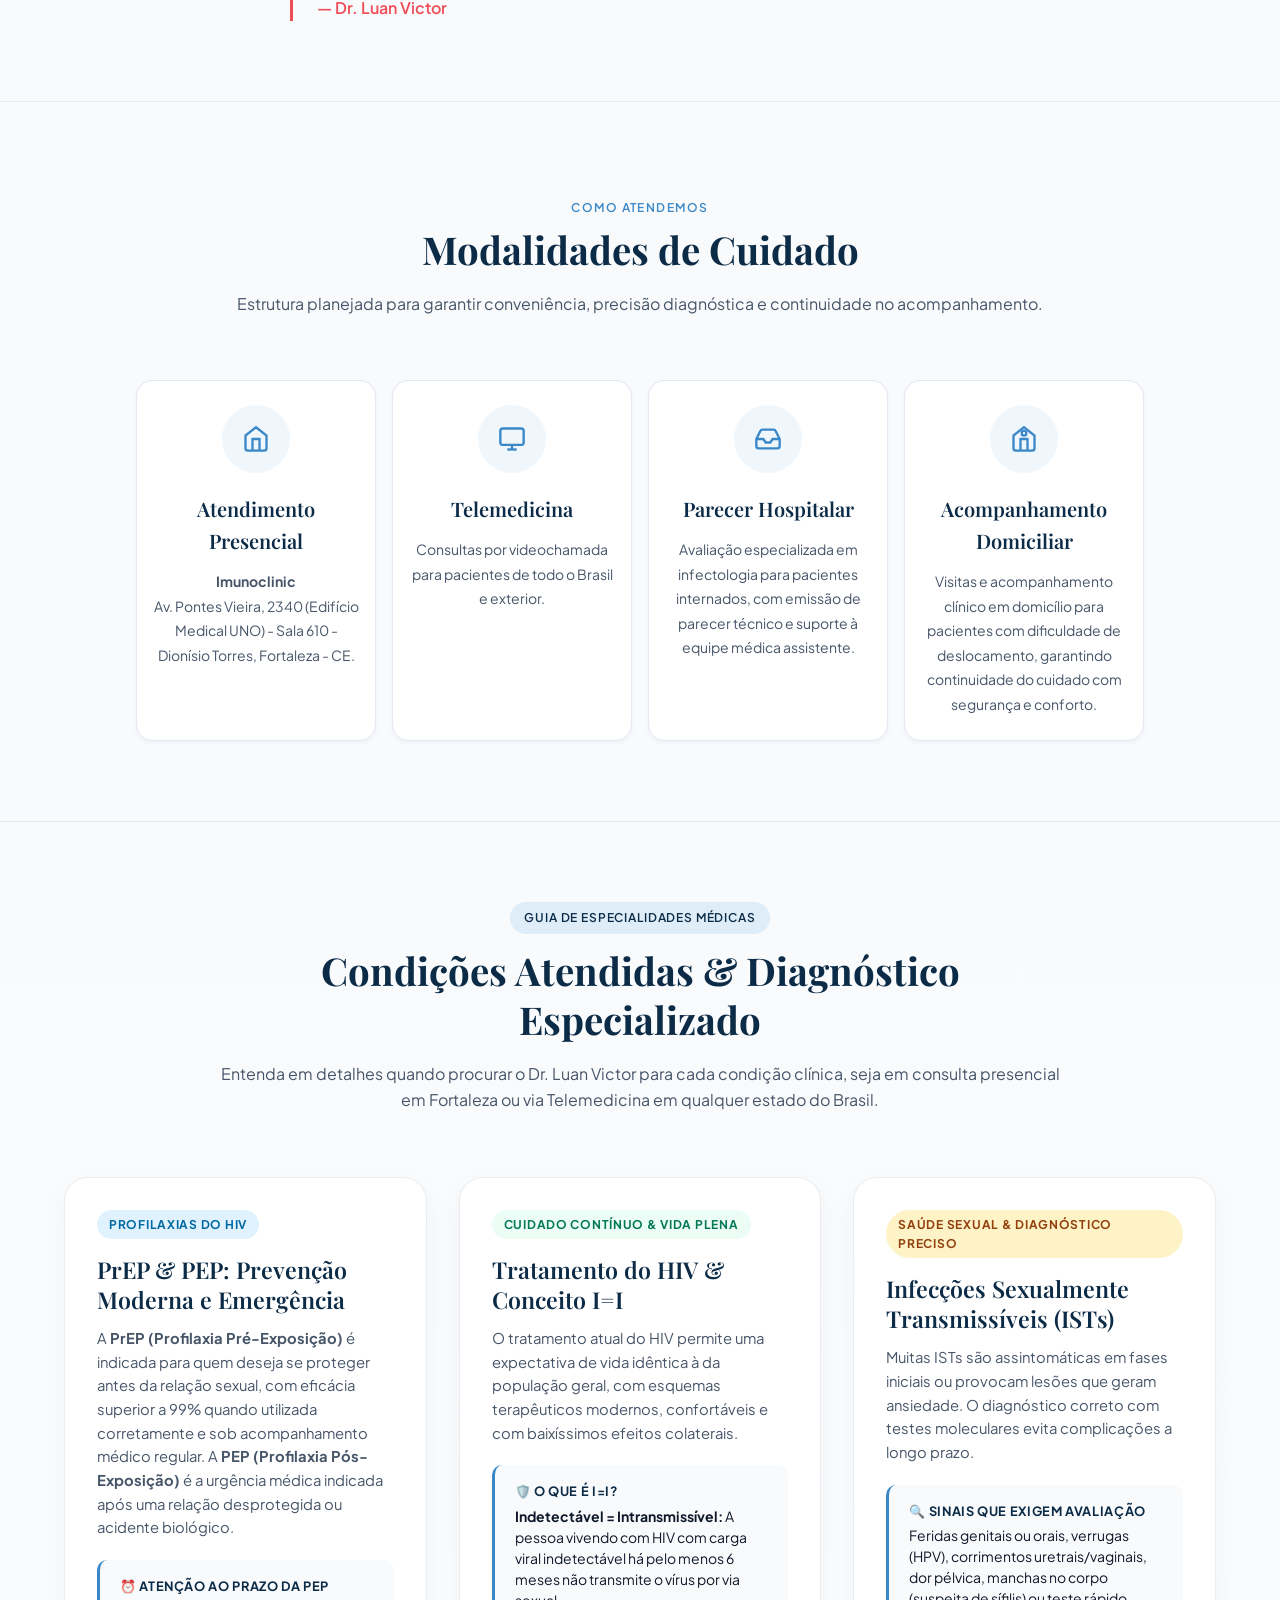
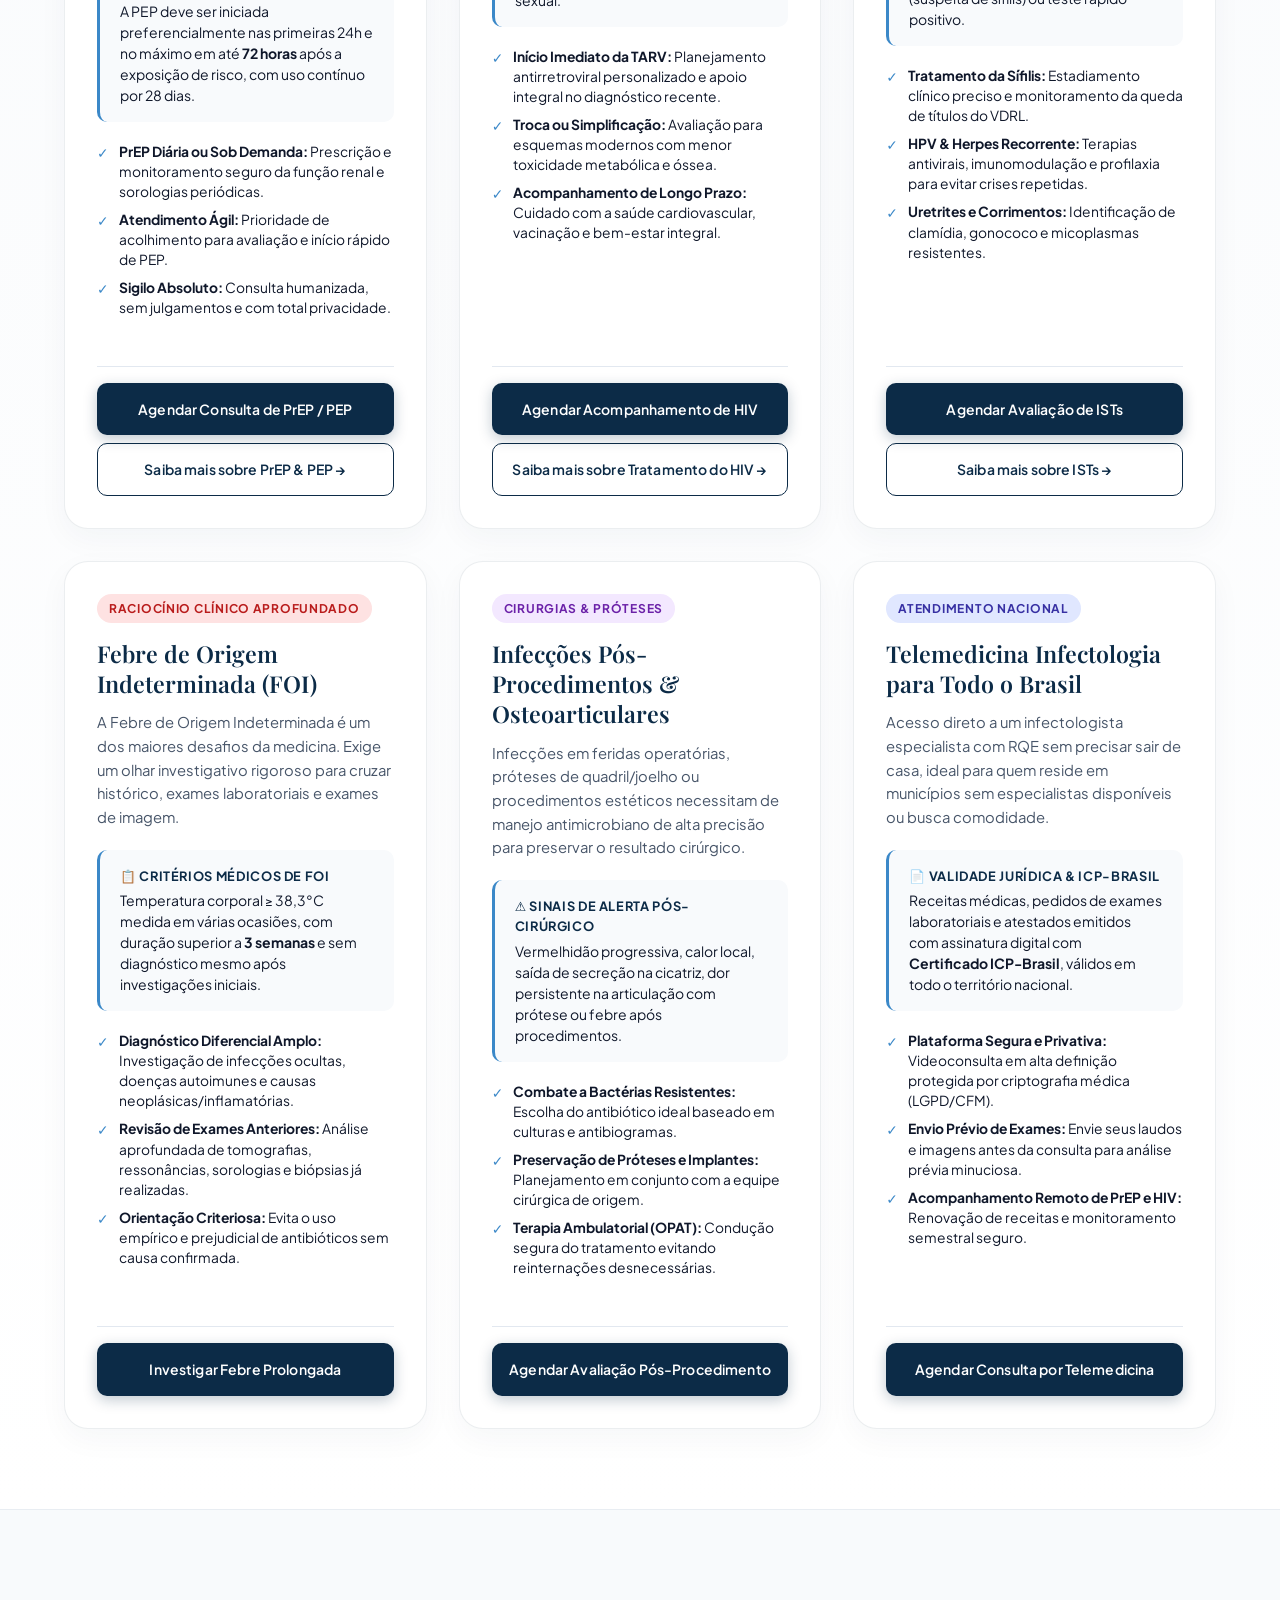
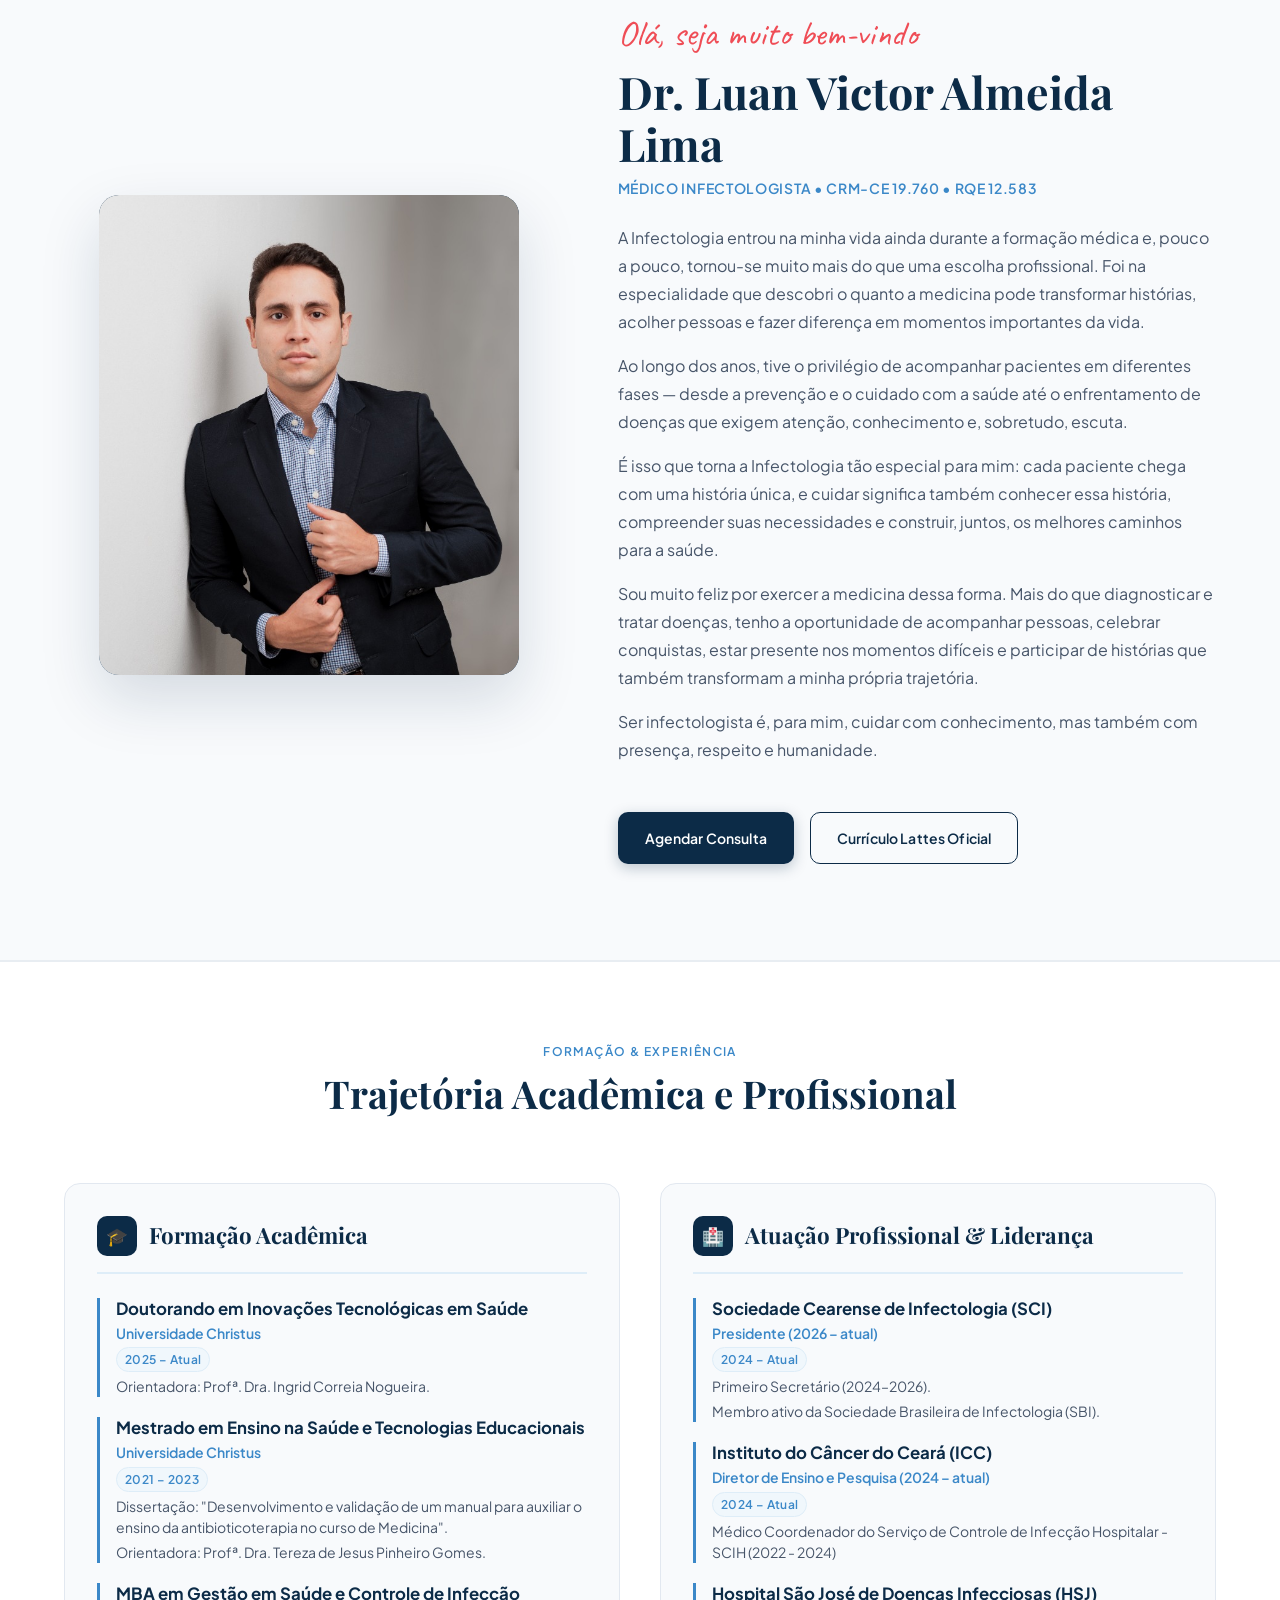
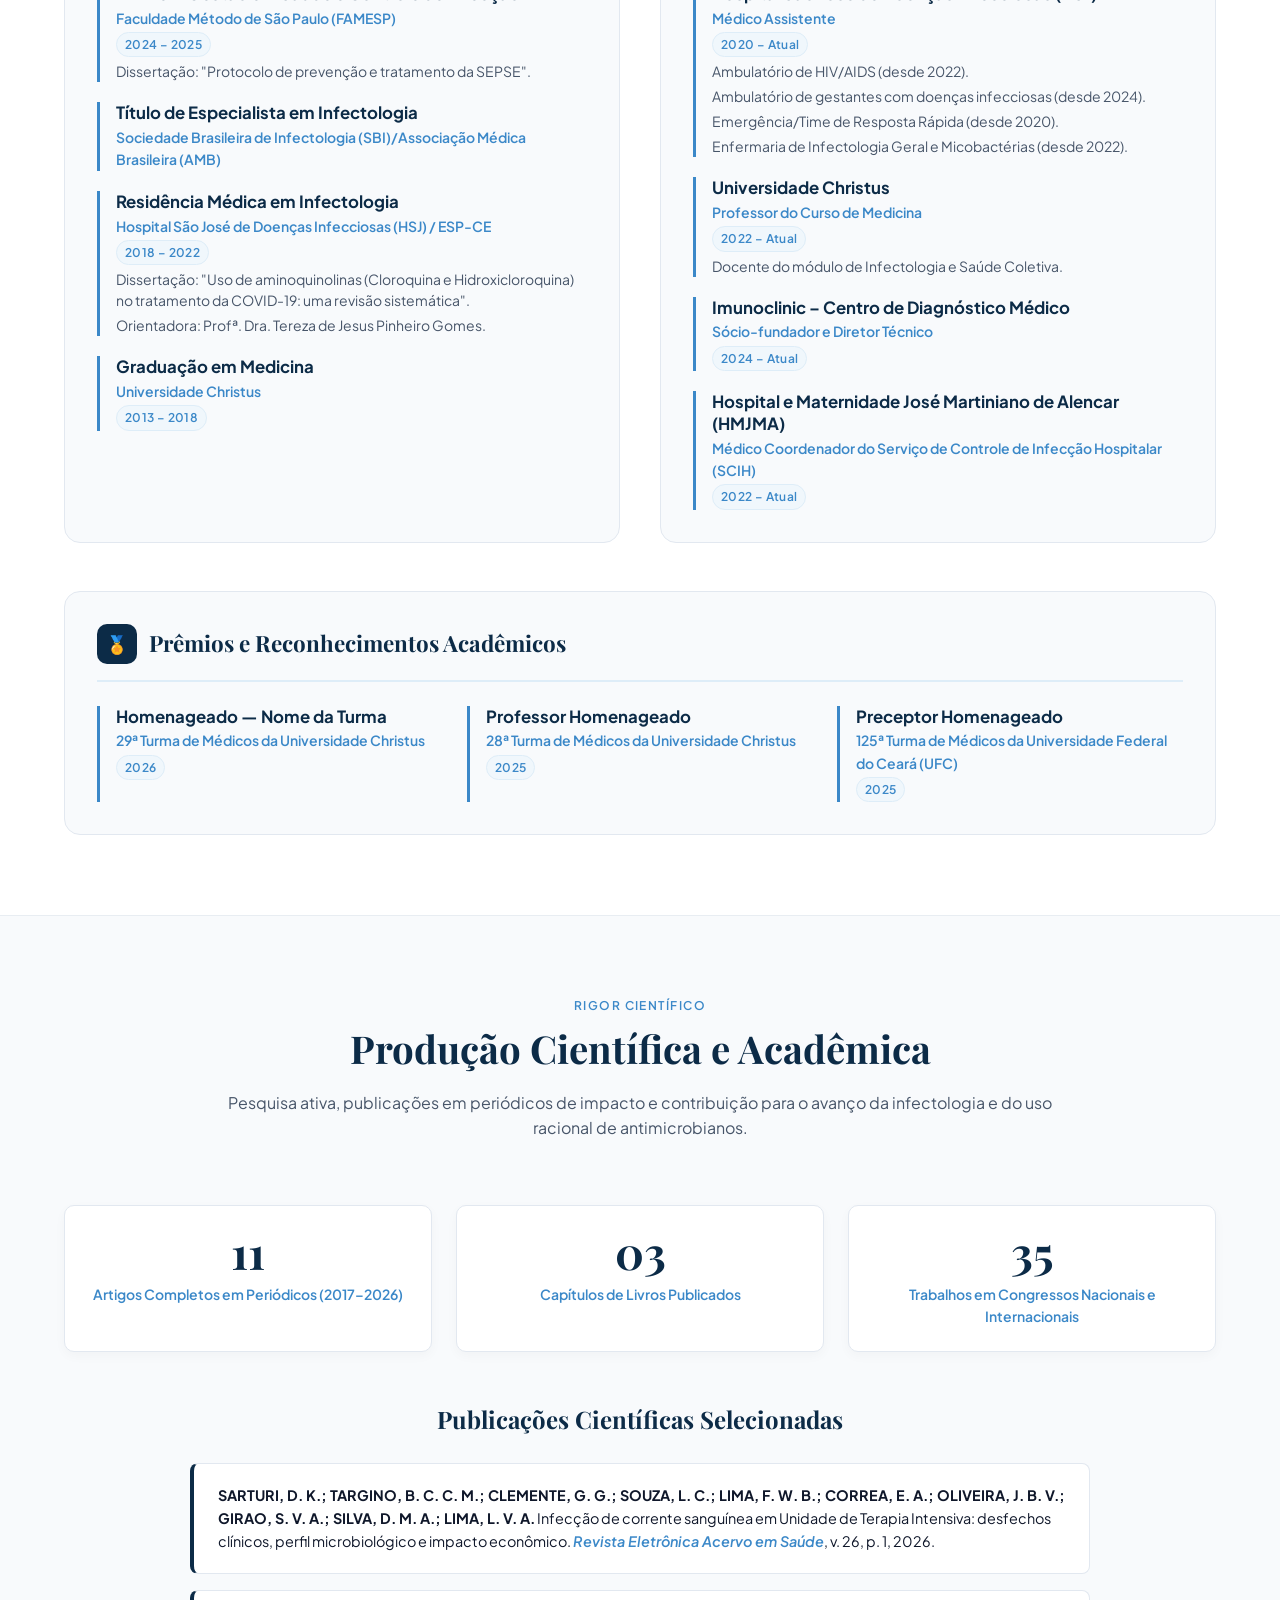
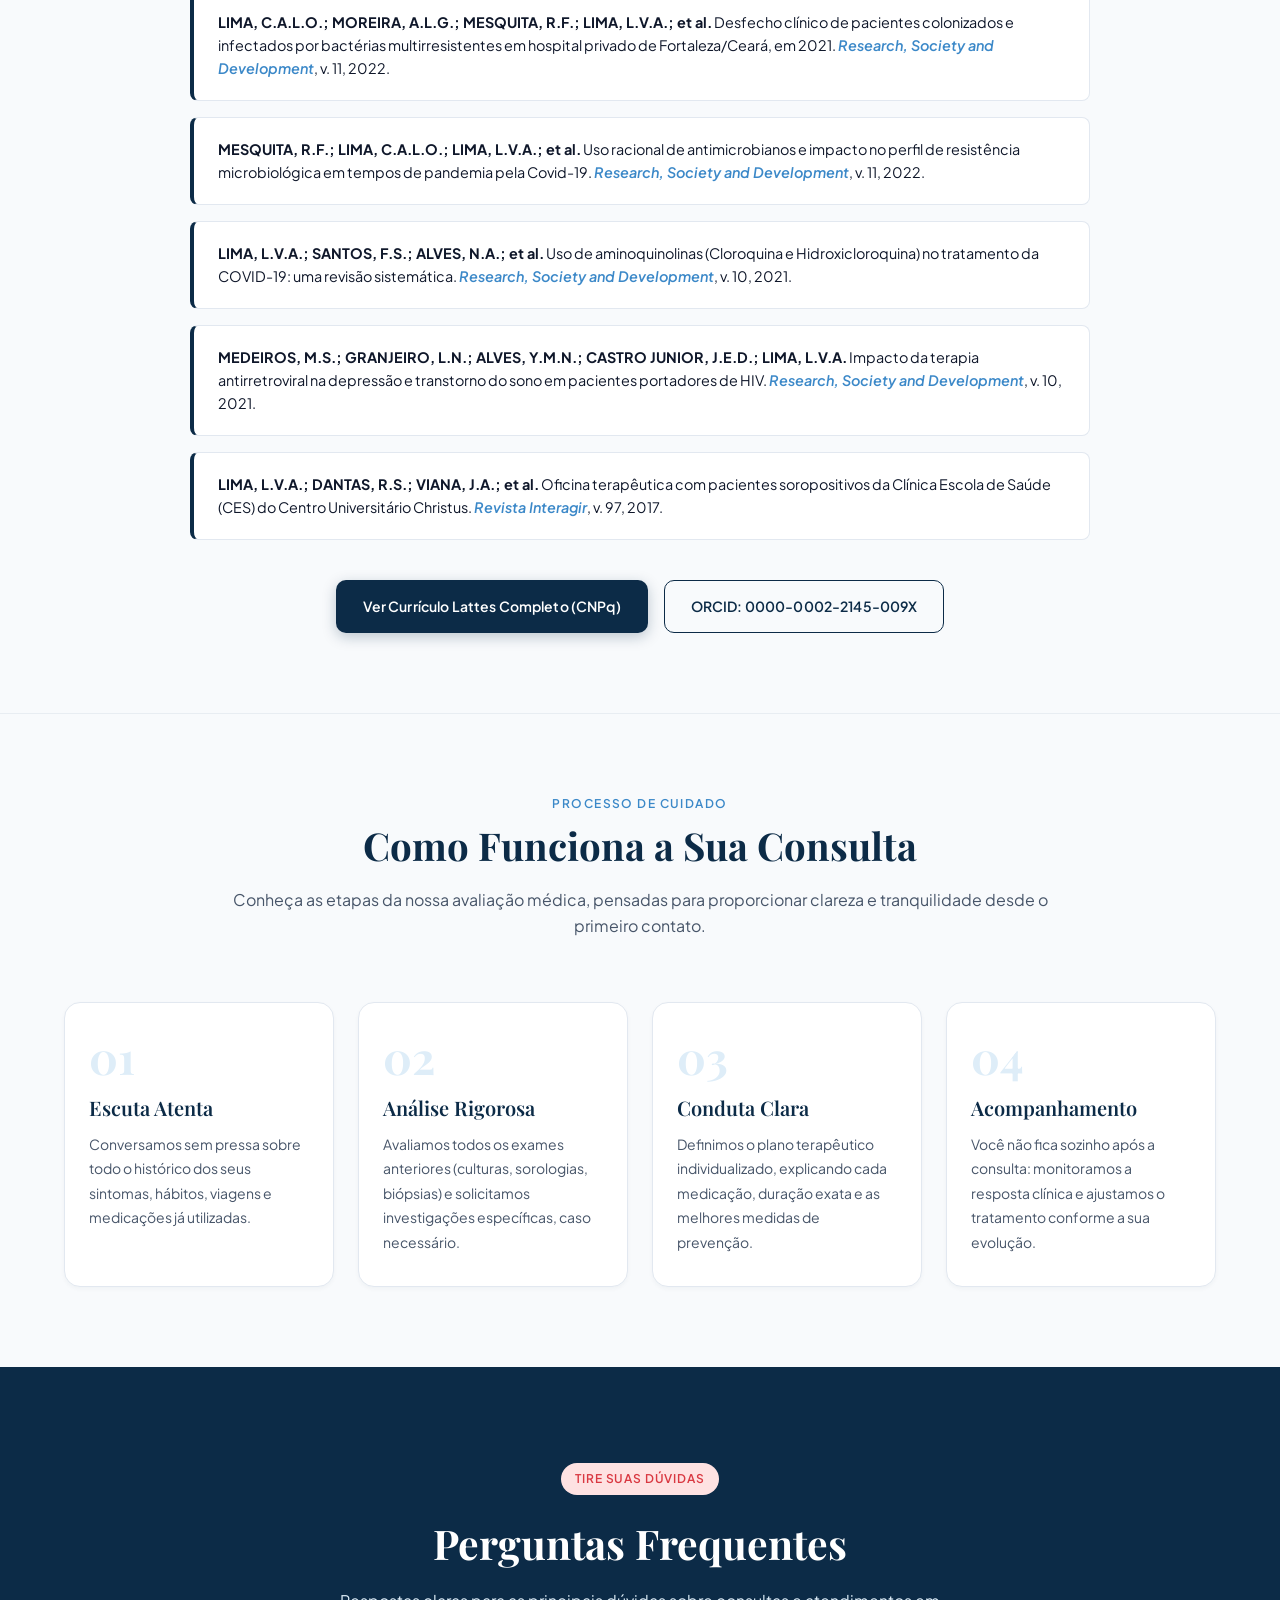
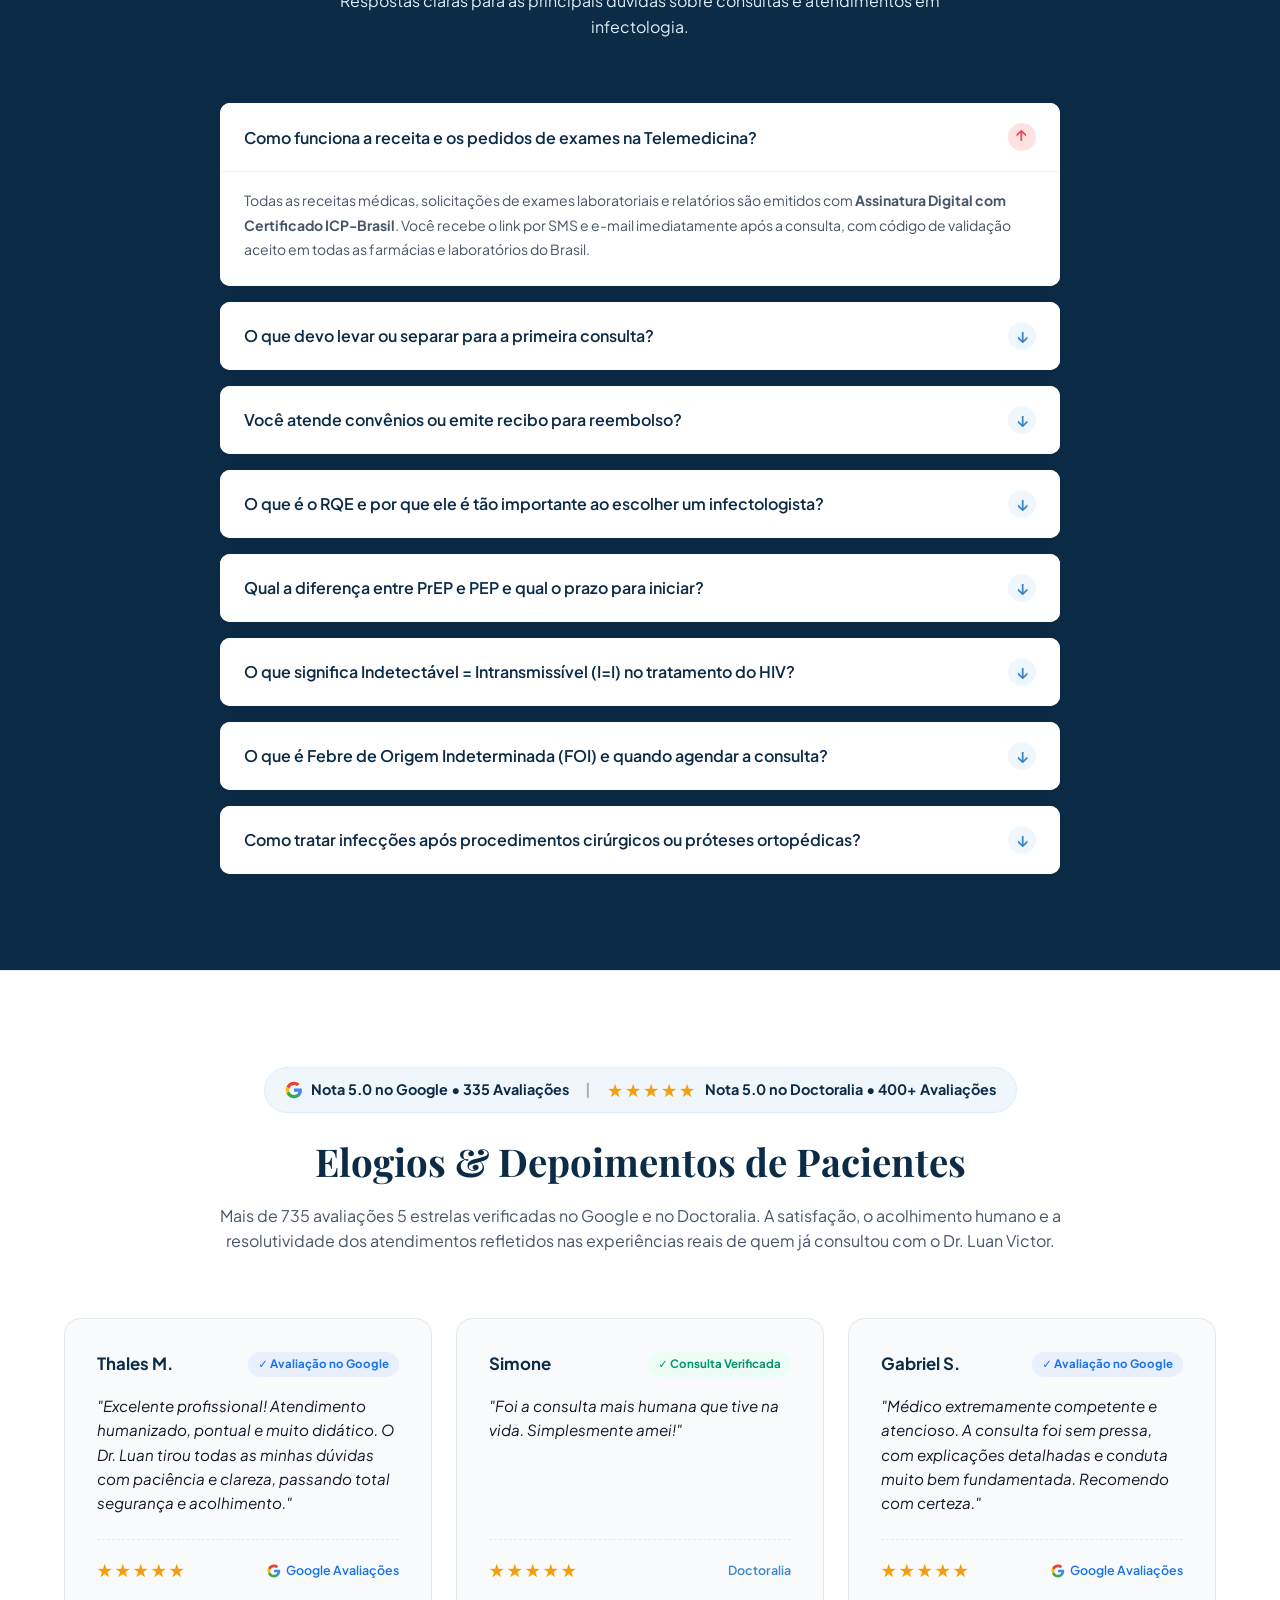
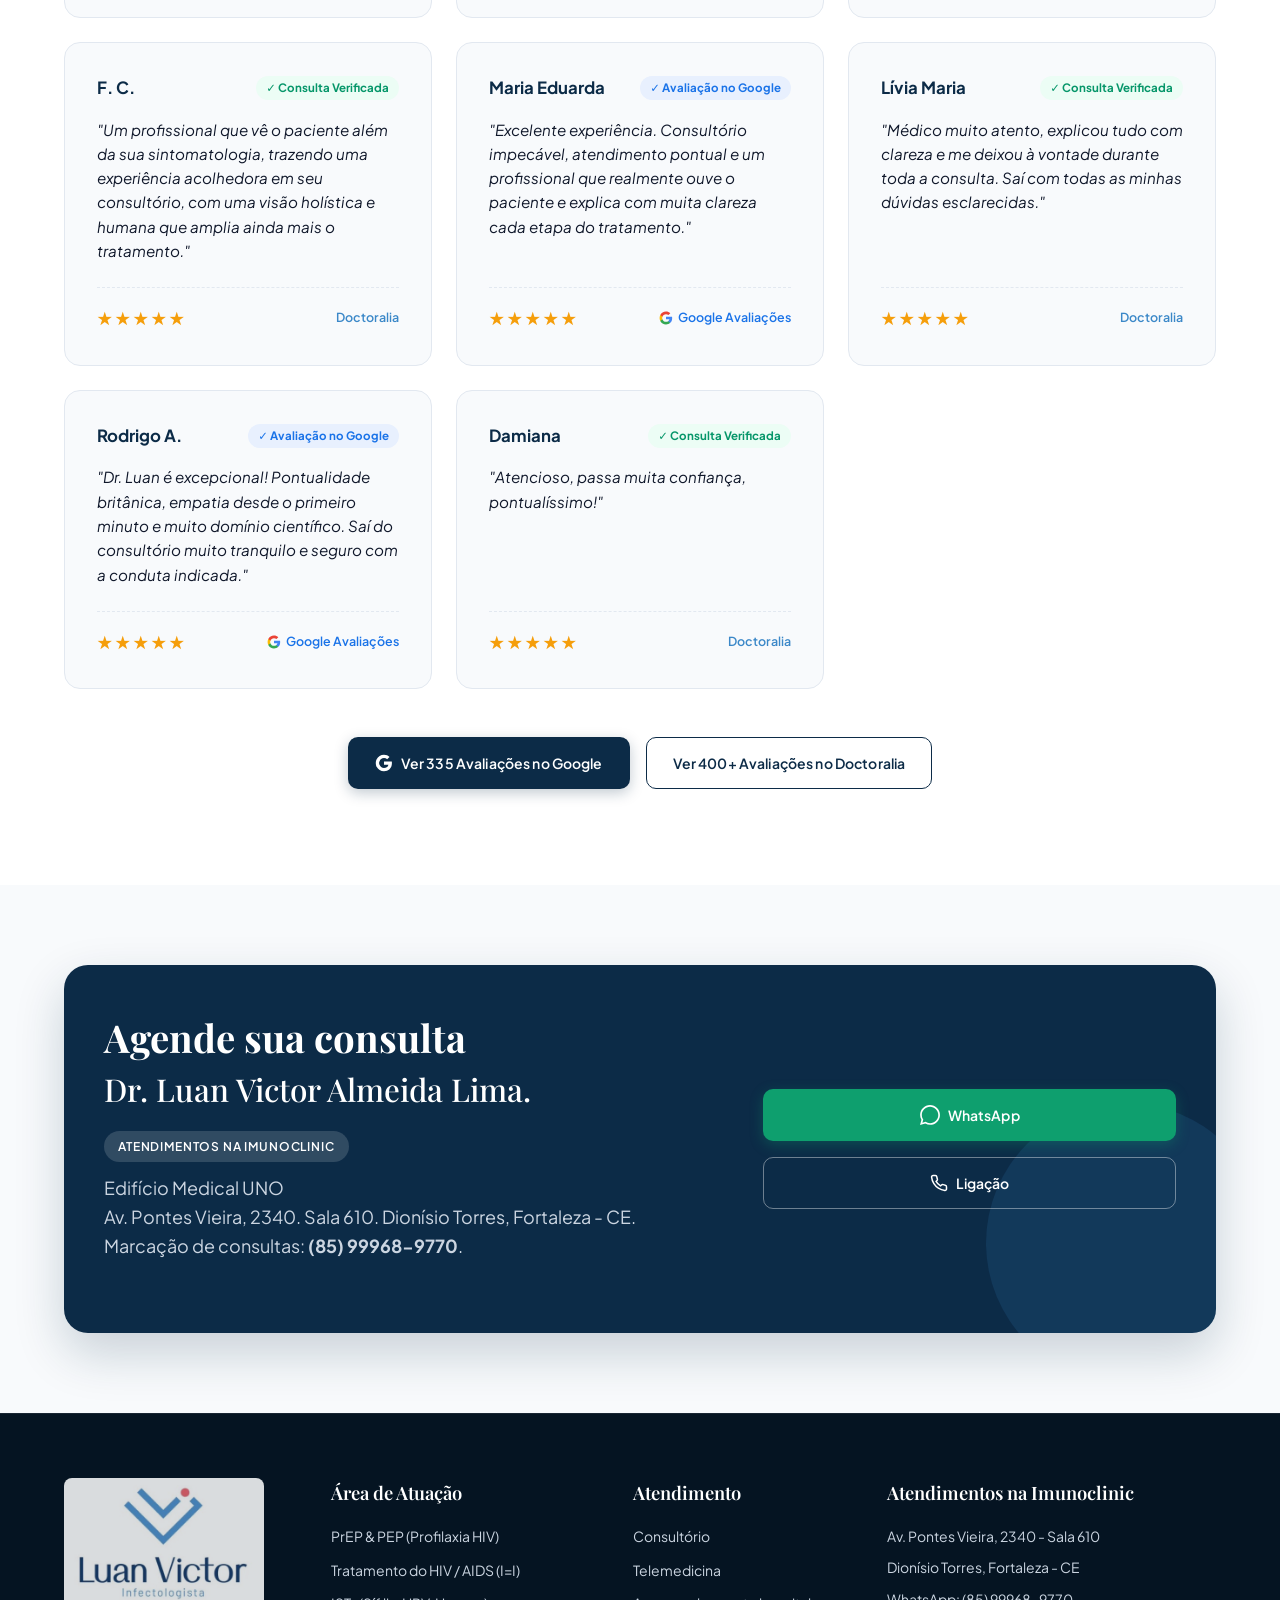
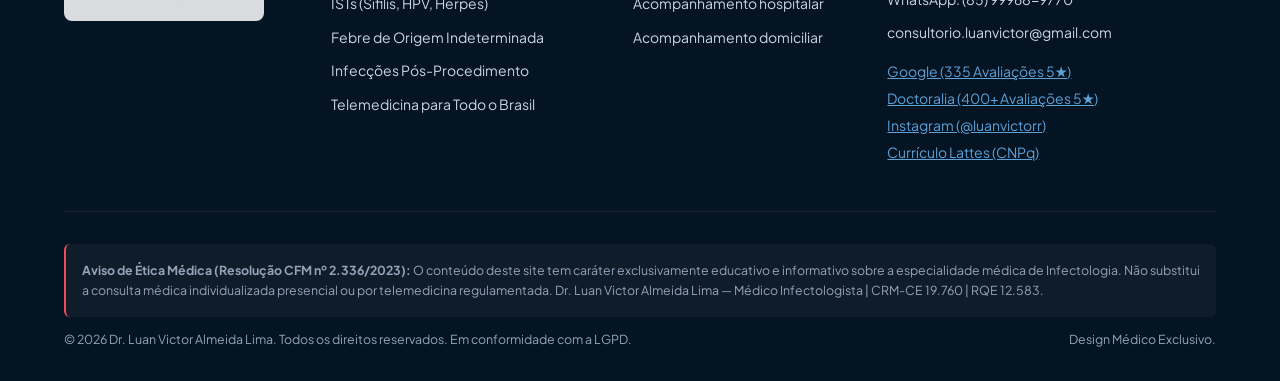
==== commit 581c0242: "Update review counts: 335 Google, 400+ Doctoralia, 735+ total verified 5-star reviews" ====
--- a/index.html
+++ b/index.html
@@ -66,7 +66,7 @@
     "aggregateRating": {
       "@type": "AggregateRating",
       "ratingValue": "5.0",
-      "reviewCount": "729",
+      "reviewCount": "741",
       "bestRating": "5",
       "worstRating": "1"
     },
@@ -286,9 +286,9 @@
         <span class="cred-divider">|</span>
         <div class="cred-item">🏥 Presidente da SCI (2026–2028)</div>
         <span class="cred-divider">|</span>
-        <div class="cred-item">⭐ 330+ Avaliações 5★ Google</div>
+        <div class="cred-item">⭐ 335 Avaliações 5★ Google</div>
         <span class="cred-divider">|</span>
-        <div class="cred-item">⭐ 398+ Avaliações 5★ Doctoralia</div>
+        <div class="cred-item">⭐ 400+ Avaliações 5★ Doctoralia</div>
       </div>
     </section>
 
@@ -1076,17 +1076,17 @@
           <div class="reviews-summary-badge" style="gap: 16px; flex-wrap: wrap; justify-content: center;">
             <div style="display: inline-flex; align-items: center; gap: 8px;">
               <svg width="18" height="18" viewBox="0 0 24 24"><path fill="#4285F4" d="M22.56 12.25c0-.78-.07-1.53-.2-2.25H12v4.26h5.92c-.26 1.37-1.04 2.53-2.21 3.31v2.77h3.57c2.08-1.92 3.28-4.74 3.28-8.09z"/><path fill="#34A853" d="M12 23c2.97 0 5.46-.98 7.28-2.66l-3.57-2.77c-.98.66-2.23 1.06-3.71 1.06-2.86 0-5.29-1.93-6.16-4.53H2.18v2.84C3.99 20.53 7.7 23 12 23z"/><path fill="#FBBC05" d="M5.84 14.09c-.22-.66-.35-1.36-.35-2.09s.13-1.43.35-2.09V7.06H2.18C1.43 8.55 1 10.22 1 12s.43 3.45 1.18 4.94l2.85-2.22.81-.63z"/><path fill="#EA4335" d="M12 5.38c1.62 0 3.06.56 4.21 1.64l3.15-3.15C17.45 2.09 14.97 1 12 1 7.7 1 3.99 3.47 2.18 7.06l3.66 2.84c.87-2.6 3.3-4.52 6.16-4.52z"/></svg>
-              <span>Nota 5.0 no Google • 330+ Avaliações</span>
+              <span>Nota 5.0 no Google • 335 Avaliações</span>
             </div>
             <span style="opacity: 0.35;">|</span>
             <div style="display: inline-flex; align-items: center; gap: 8px;">
               <span class="reviews-stars-gold">★★★★★</span>
-              <span>Nota 5.0 no Doctoralia • 398+ Avaliações</span>
+              <span>Nota 5.0 no Doctoralia • 400+ Avaliações</span>
             </div>
           </div>
           <h2 class="section-title">Elogios & Depoimentos de Pacientes</h2>
           <p class="section-lead">
-            Mais de 720 avaliações 5 estrelas verificadas no Google e no Doctoralia. A satisfação, o acolhimento humano e a resolutividade dos atendimentos refletidos nas experiências reais de quem já consultou com o Dr. Luan Victor.
+            Mais de 735 avaliações 5 estrelas verificadas no Google e no Doctoralia. A satisfação, o acolhimento humano e a resolutividade dos atendimentos refletidos nas experiências reais de quem já consultou com o Dr. Luan Victor.
           </p>
         </div>
 
@@ -1245,10 +1245,10 @@
         <div style="text-align: center; display: flex; justify-content: center; gap: 1rem; flex-wrap: wrap;">
           <a href="https://www.google.com/maps/search/?api=1&query=Dr.+Luan+Victor+Almeida+Lima+-+M%C3%A9dico+Infectologista" class="btn btn-primary" target="_blank" rel="noopener" style="display: inline-flex; align-items: center; gap: 8px;">
             <svg width="18" height="18" viewBox="0 0 24 24"><path fill="#fff" d="M22.56 12.25c0-.78-.07-1.53-.2-2.25H12v4.26h5.92c-.26 1.37-1.04 2.53-2.21 3.31v2.77h3.57c2.08-1.92 3.28-4.74 3.28-8.09z"/><path fill="#fff" d="M12 23c2.97 0 5.46-.98 7.28-2.66l-3.57-2.77c-.98.66-2.23 1.06-3.71 1.06-2.86 0-5.29-1.93-6.16-4.53H2.18v2.84C3.99 20.53 7.7 23 12 23z"/><path fill="#fff" d="M5.84 14.09c-.22-.66-.35-1.36-.35-2.09s.13-1.43.35-2.09V7.06H2.18C1.43 8.55 1 10.22 1 12s.43 3.45 1.18 4.94l2.85-2.22.81-.63z"/><path fill="#fff" d="M12 5.38c1.62 0 3.06.56 4.21 1.64l3.15-3.15C17.45 2.09 14.97 1 12 1 7.7 1 3.99 3.47 2.18 7.06l3.66 2.84c.87-2.6 3.3-4.52 6.16-4.52z"/></svg>
-            Ver 330+ Avaliações no Google
+            Ver 335 Avaliações no Google
           </a>
           <a href="https://www.doctoralia.com.br/luan-victor-almeida-lima/infectologista/fortaleza#profile-reviews" class="btn btn-outline" target="_blank" rel="noopener">
-            Ver 398+ Avaliações no Doctoralia
+            Ver 400+ Avaliações no Doctoralia
           </a>
         </div>
       </div>
@@ -1331,8 +1331,11 @@
             <li><a href="tel:+5585999689770" class="footer-link">WhatsApp: (85) 99968-9770</a></li>
             <li><a href="mailto:consultorio.luanvictor@gmail.com" class="footer-link">consultorio.luanvictor@gmail.com</a></li>
             <li class="footer-link" style="margin-top: 8px; display: flex; flex-direction: column; gap: 6px;">
+              <a href="https://www.google.com/maps/search/?api=1&query=Dr.+Luan+Victor+Almeida+Lima+-+M%C3%A9dico+Infectologista" target="_blank" rel="noopener" style="color: var(--color-brand-blue-light); text-decoration: underline;">
+                Google (335 Avaliações 5★)
+              </a>
               <a href="https://www.doctoralia.com.br/luan-victor-almeida-lima/infectologista/fortaleza" target="_blank" rel="noopener" style="color: var(--color-brand-blue-light); text-decoration: underline;">
-                Doctoralia (398+ Avaliações 5★)
+                Doctoralia (400+ Avaliações 5★)
               </a>
               <a href="https://www.instagram.com/luanvictorr/" target="_blank" rel="noopener" style="color: var(--color-brand-blue-light); text-decoration: underline;">
                 Instagram (@luanvictorr)
